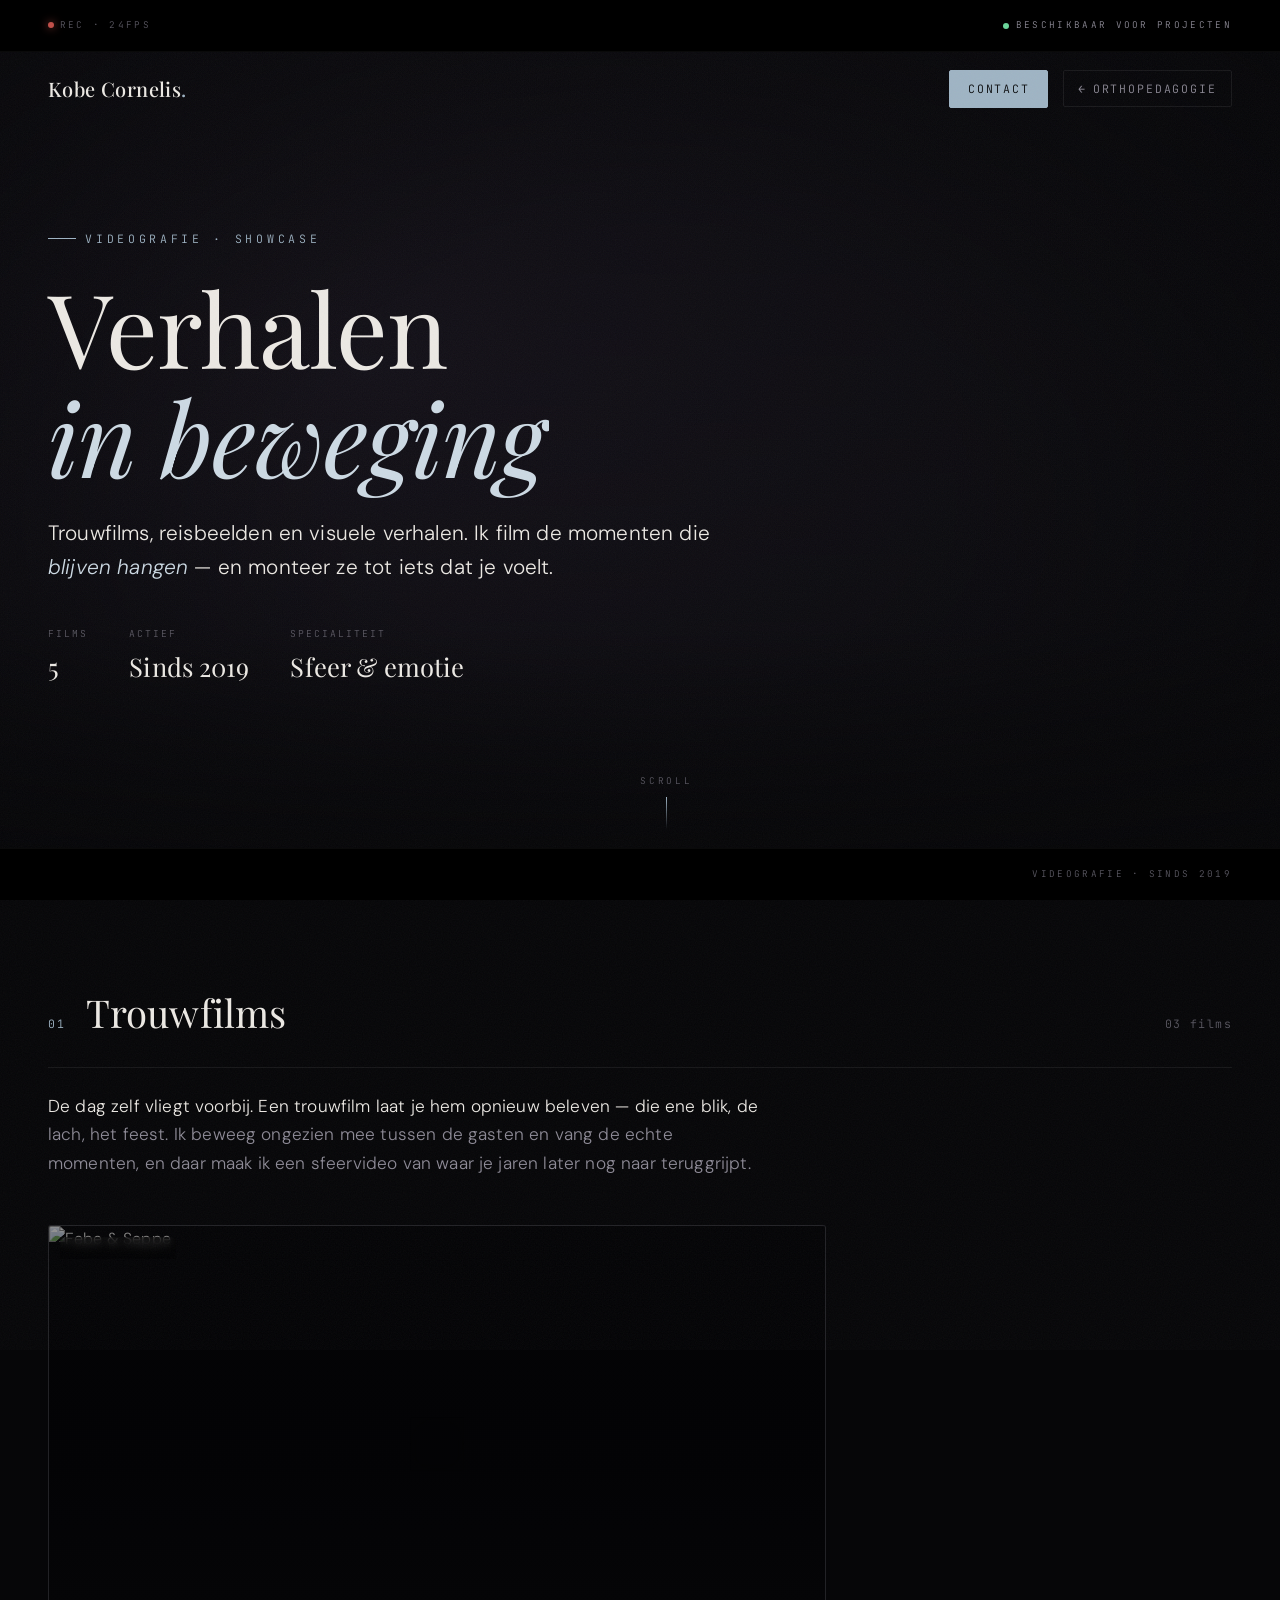
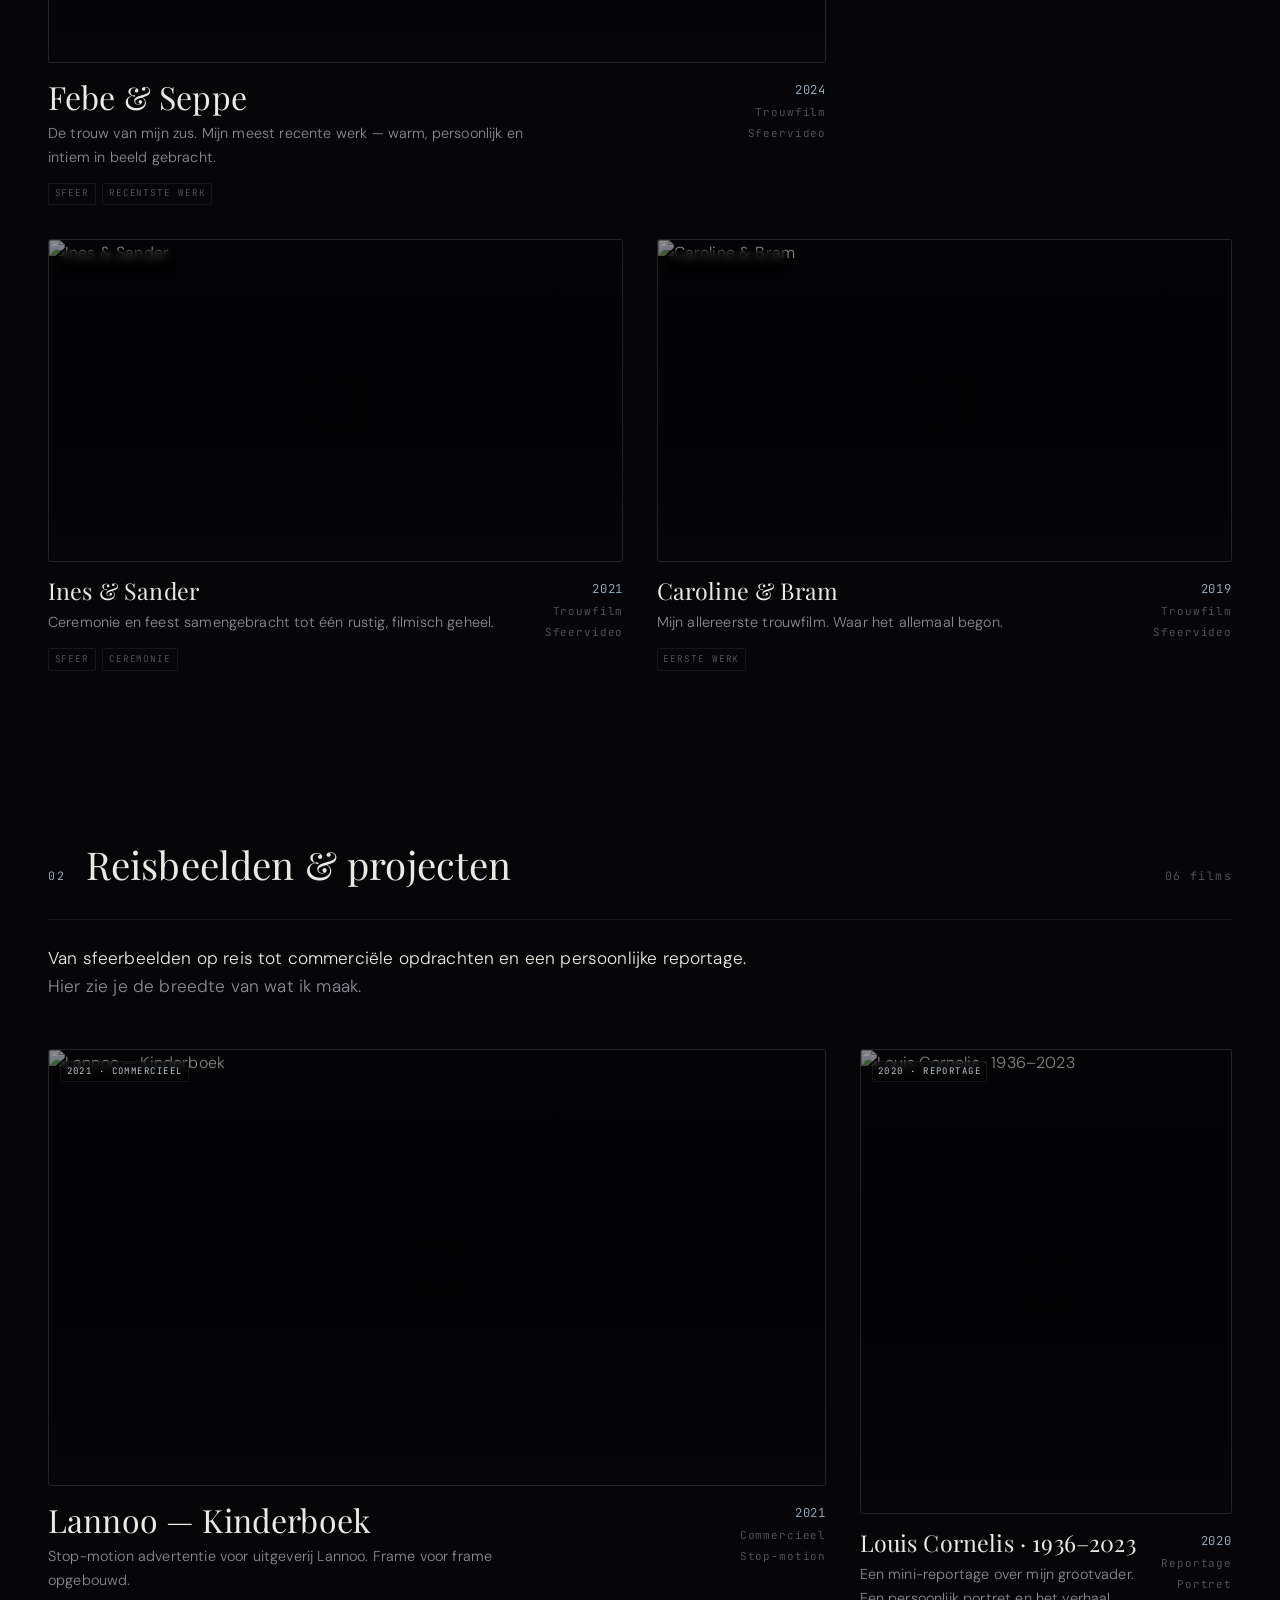
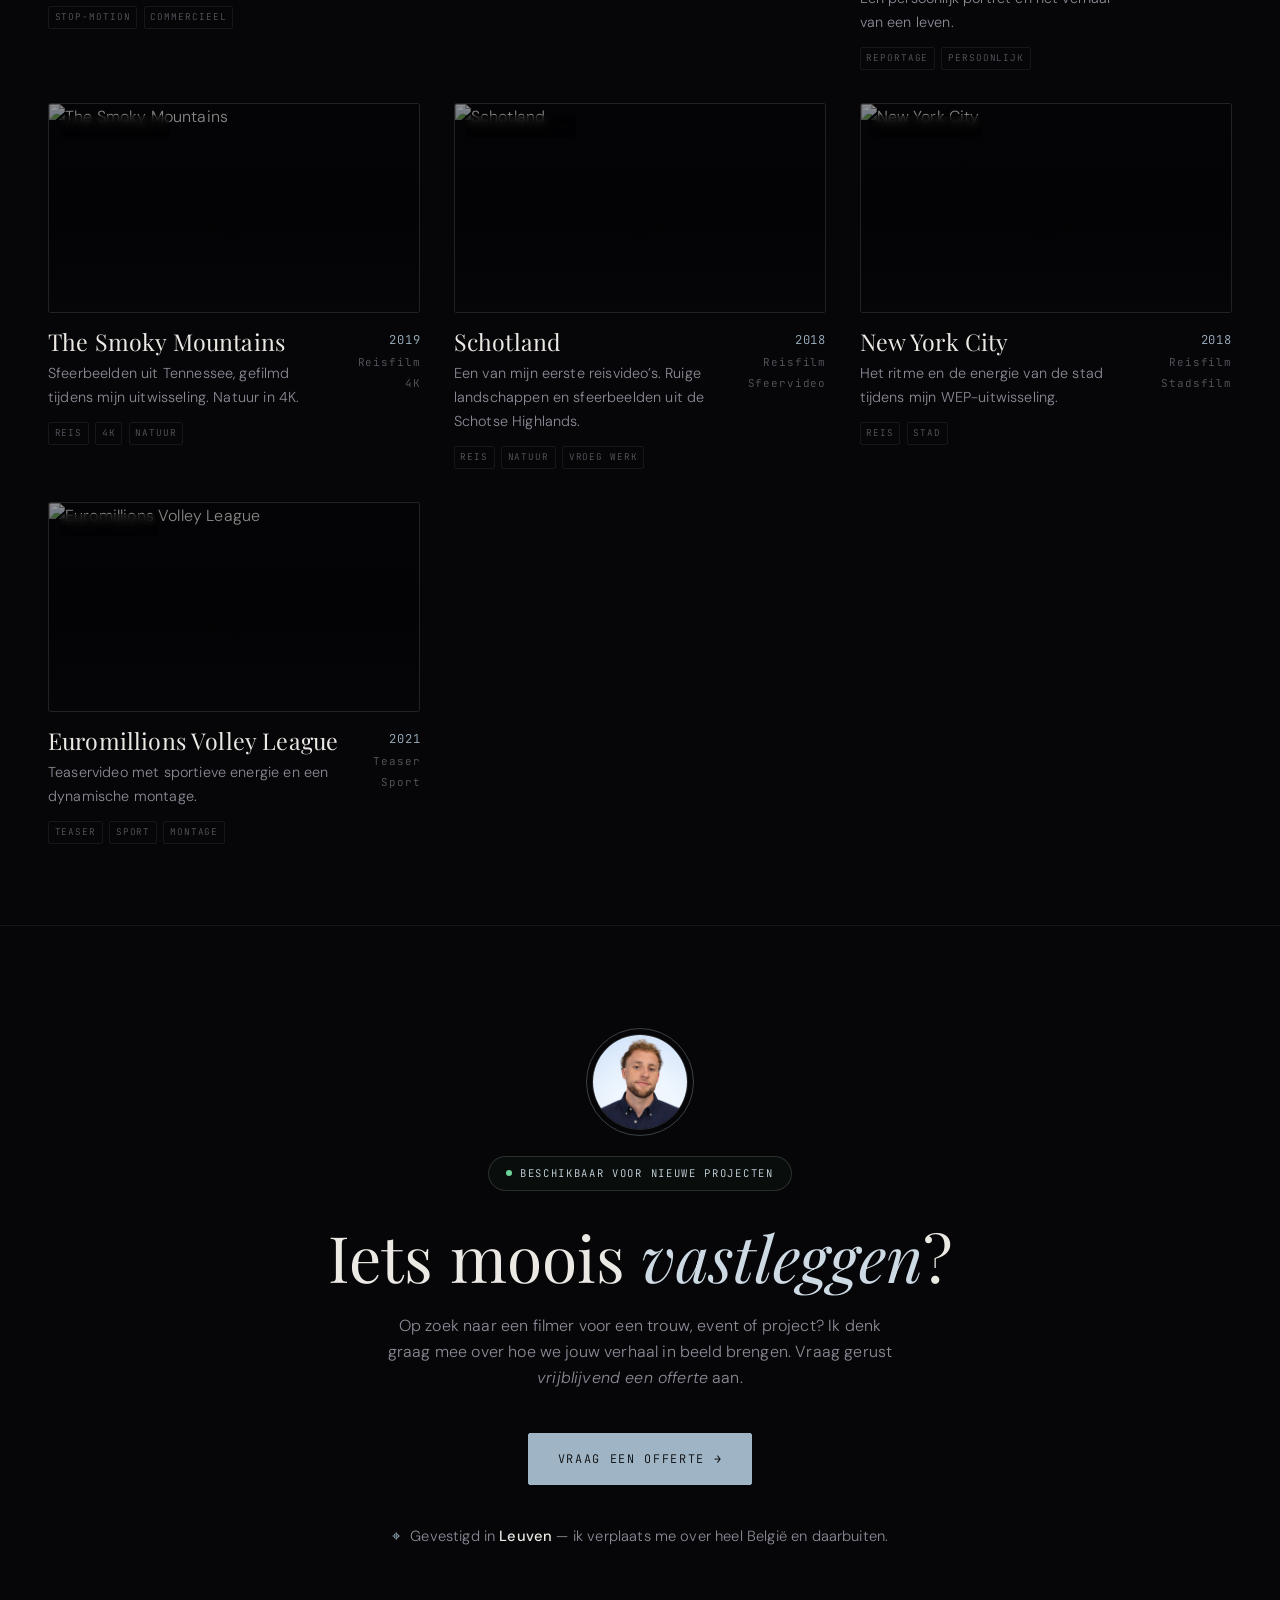
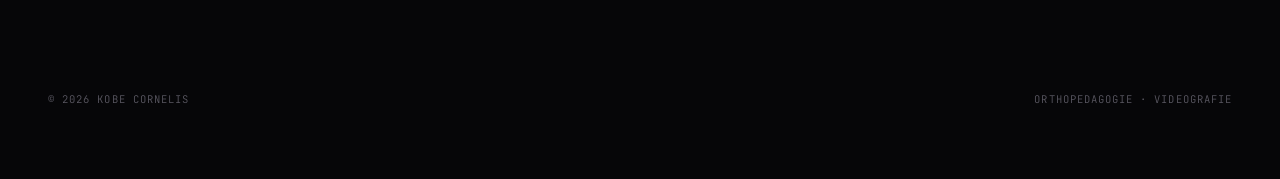
==== video/index.html @ b679b737 "Add videografie portfolio page at /video and link it from the homepage nav Co-Authored-By: Claude Op" ====
<!DOCTYPE html>
<html lang="nl">
<head>
<meta charset="UTF-8">
<meta name="viewport" content="width=device-width, initial-scale=1.0">
<title>Kobe Cornelis — Videografie</title>
<meta name="description" content="Videografie van Kobe Cornelis — trouwfilms, sfeerbeelden en visuele verhalen. Cinematische beelden met oog voor sfeer en emotie.">
<link rel="preconnect" href="https://fonts.googleapis.com">
<link rel="preconnect" href="https://fonts.gstatic.com" crossorigin>
<link href="https://fonts.googleapis.com/css2?family=Playfair+Display:ital,wght@0,400;0,500;0,600;1,400;1,500;1,600&family=DM+Sans:opsz,wght@9..40,300;9..40,400;9..40,500&family=JetBrains+Mono:wght@300;400;500&display=swap" rel="stylesheet">
<style>
  :root {
    --bg: #060608;
    --bg-elevated: #0d0d11;
    --bg-card: #111116;
    --text: #ece9e4;
    --text-muted: #8d8a96;
    --text-dim: #5a5862;
    --accent: #9fb4c4;
    --accent-light: #cddae4;
    --accent-warm: #d4a17a;
    --accent-glow: rgba(159, 180, 196, 0.12);
    --border: rgba(255,255,255,0.07);
    --border-bright: rgba(255,255,255,0.14);
    --font-display: 'Playfair Display', Georgia, serif;
    --font-body: 'DM Sans', sans-serif;
    --font-mono: 'JetBrains Mono', monospace;
    --bar: clamp(26px, 6vh, 52px);
  }

  * { margin: 0; padding: 0; box-sizing: border-box; }
  html { scroll-behavior: smooth; }
  body {
    background: var(--bg);
    color: var(--text);
    font-family: var(--font-body);
    font-weight: 300;
    line-height: 1.65;
    overflow-x: hidden;
    -webkit-font-smoothing: antialiased;
    letter-spacing: 0.01em;
  }
  ::selection { background: var(--accent-glow); color: var(--accent-light); }
  a { color: inherit; text-decoration: none; }
  img { display: block; }

  /* ───────────── FILM GRAIN OVERLAY ───────────── */
  .grain {
    position: fixed;
    inset: -50%;
    width: 200%; height: 200%;
    z-index: 190;
    pointer-events: none;
    opacity: 0.045;
    background-image: url("data:image/svg+xml,%3Csvg xmlns='http://www.w3.org/2000/svg' width='200' height='200'%3E%3Cfilter id='n'%3E%3CfeTurbulence type='fractalNoise' baseFrequency='0.85' numOctaves='3' stitchTiles='stitch'/%3E%3C/filter%3E%3Crect width='100%25' height='100%25' filter='url(%23n)'/%3E%3C/svg%3E");
    animation: grain 0.7s steps(4) infinite;
  }
  @keyframes grain {
    0%,100% { transform: translate(0,0); }
    25% { transform: translate(-3%, 2%); }
    50% { transform: translate(2%, -3%); }
    75% { transform: translate(-2%, -2%); }
  }

  /* ───────────── AMBIENT COLOR DRIFT ───────────── */
  .ambient { position: fixed; inset: 0; z-index: 0; pointer-events: none; overflow: hidden; }
  .ambient .orb { position: absolute; border-radius: 50%; filter: blur(90px); opacity: 0.7; mix-blend-mode: screen; }
  .ambient .o1 { width: 50vw; height: 50vw; background: radial-gradient(circle, rgba(159,180,196,0.22), transparent 70%); top: -10vw; left: -5vw; animation: drift1 26s ease-in-out infinite; }
  .ambient .o2 { width: 46vw; height: 46vw; background: radial-gradient(circle, rgba(212,161,122,0.2), transparent 70%); bottom: -8vw; right: -6vw; animation: drift2 32s ease-in-out infinite; }
  .ambient .o3 { width: 38vw; height: 38vw; background: radial-gradient(circle, rgba(190,150,180,0.15), transparent 70%); top: 40vh; left: 55vw; animation: drift3 38s ease-in-out infinite; }
  @keyframes drift1 { 0%,100% { transform: translate(0,0) scale(1); } 50% { transform: translate(8vw, 10vh) scale(1.15); } }
  @keyframes drift2 { 0%,100% { transform: translate(0,0) scale(1); } 50% { transform: translate(-10vw, -8vh) scale(1.2); } }
  @keyframes drift3 { 0%,100% { transform: translate(0,0) scale(1); } 50% { transform: translate(-6vw, 6vh) scale(0.9); } }

  /* ───────────── CINEMA BARS ───────────── */
  .cine-bar { position: fixed; left: 0; right: 0; height: var(--bar); background: #000; z-index: 200; pointer-events: none; display: flex; align-items: center; }
  .cine-bar.top { top: 0; border-bottom: 1px solid rgba(255,255,255,0.04); justify-content: space-between; }
  .cine-bar.bottom { bottom: 0; border-top: 1px solid rgba(255,255,255,0.04); justify-content: flex-end; }
  .cine-bar .frame-mark { font-family: var(--font-mono); font-size: 0.58rem; letter-spacing: 0.25em; color: var(--text-dim); padding: 0 clamp(1rem, 4vw, 3rem); text-transform: uppercase; }
  .avail-mark { display: flex; align-items: center; color: var(--text-muted) !important; }
  @media (max-width: 620px) { .avail-mark { display: none; } }
  .avail-dot { display: inline-block; width: 6px; height: 6px; border-radius: 50%; background: #6bd49a; margin-right: 0.7em; vertical-align: middle; box-shadow: 0 0 0 0 rgba(107,212,154,0.7); animation: avail-pulse 2.4s ease-out infinite; }
  @keyframes avail-pulse { 0% { box-shadow: 0 0 0 0 rgba(107,212,154,0.6); } 70% { box-shadow: 0 0 0 7px rgba(107,212,154,0); } 100% { box-shadow: 0 0 0 0 rgba(107,212,154,0); } }
  .rec-dot { display: inline-block; width: 6px; height: 6px; border-radius: 50%; background: #c0504a; margin-right: 0.6em; vertical-align: middle; animation: blink 2.4s ease-in-out infinite; box-shadow: 0 0 8px rgba(192,80,74,0.8); }
  @keyframes blink { 0%,100% { opacity: 1; } 50% { opacity: 0.25; } }

  /* ───────────── NAV ───────────── */
  nav { position: fixed; top: var(--bar); left: 0; right: 0; z-index: 150; display: flex; align-items: center; justify-content: space-between; padding: 1.1rem clamp(1.2rem, 4vw, 3rem); transition: background 0.4s ease, backdrop-filter 0.4s ease, padding 0.4s ease; }
  nav.scrolled { background: rgba(6,6,8,0.7); backdrop-filter: blur(14px); -webkit-backdrop-filter: blur(14px); padding-top: 0.8rem; padding-bottom: 0.8rem; }
  .nav-logo { font-family: var(--font-display); font-size: 1.25rem; font-weight: 500; letter-spacing: 0.02em; }
  .nav-logo .dot { color: var(--accent); }
  .nav-actions { display: flex; align-items: center; gap: 0.9rem; }
  .nav-contact { font-family: var(--font-mono); font-size: 0.72rem; letter-spacing: 0.16em; text-transform: uppercase; color: #08090b; background: var(--accent); padding: 0.55rem 1.1rem; border: 1px solid var(--accent); border-radius: 2px; transition: background 0.3s ease, border-color 0.3s ease, transform 0.2s ease; }
  .nav-contact:hover { background: var(--accent-light); border-color: var(--accent-light); transform: translateY(-1px); }
  .nav-back { font-family: var(--font-mono); font-size: 0.72rem; letter-spacing: 0.16em; text-transform: uppercase; color: var(--text-muted); display: flex; align-items: center; gap: 0.5em; padding: 0.5rem 0.9rem; border: 1px solid var(--border); border-radius: 2px; transition: color 0.3s ease, border-color 0.3s ease, background 0.3s ease; }
  .nav-back:hover { color: var(--text); border-color: var(--border-bright); background: rgba(255,255,255,0.03); }
  .nav-back .arr { transition: transform 0.3s ease; }
  .nav-back:hover .arr { transform: translateX(-3px); }

  /* ───────────── HERO with VIDEO ───────────── */
  .hero { position: relative; min-height: 100vh; display: flex; flex-direction: column; justify-content: center; padding: calc(var(--bar) + 6rem) clamp(1.2rem, 4vw, 3rem) calc(var(--bar) + 5rem); overflow: hidden; }
  /* Base layer: always-working Ken Burns still */
  .hero-still { position: absolute; inset: 0; z-index: 0; overflow: hidden; background: radial-gradient(ellipse at 30% 40%, #1a1620 0%, #0e0d12 55%, #060608 100%); }
  .hero-still img { position: absolute; inset: 0; width: 100%; height: 100%; object-fit: cover; filter: grayscale(0.15) brightness(0.78) contrast(1.05) saturate(1.1); transform: scale(1.08); animation: kenburns 22s ease-in-out infinite alternate; }
  @keyframes kenburns { from { transform: scale(1.08) translate(0,0); } to { transform: scale(1.22) translate(-2%, -2%); } }
  /* Video layer: fades in only when it actually plays */
  .hero-video-wrap { position: absolute; inset: 0; z-index: 0; overflow: hidden; opacity: 0; transition: opacity 1.2s ease; }
  .hero-video-wrap.playing { opacity: 1; }
  .hero-video-wrap iframe { position: absolute; top: 50%; left: 50%; width: 100vw; height: 56.25vw; min-height: 100vh; min-width: 177.77vh; transform: translate(-50%, -50%); border: 0; pointer-events: none; }
  .hero-video-overlay { position: absolute; inset: 0; z-index: 1; pointer-events: none; background: linear-gradient(to top, var(--bg) 1%, rgba(6,6,8,0.25) 30%, rgba(6,6,8,0.4) 100%), radial-gradient(ellipse at center, transparent 35%, rgba(6,6,8,0.6) 100%); }
  .hero-content { position: relative; z-index: 2; }
  .hero-eyebrow { font-family: var(--font-mono); font-size: 0.72rem; letter-spacing: 0.32em; text-transform: uppercase; color: var(--accent); margin-bottom: 1.6rem; display: flex; align-items: center; gap: 0.8em; opacity: 0; animation: rise 0.9s ease 0.3s forwards; }
  .hero-eyebrow::before { content:''; width: 28px; height: 1px; background: var(--accent); display:inline-block; }
  .hero h1 { font-family: var(--font-display); font-weight: 400; font-size: clamp(2.6rem, 8vw, 6.4rem); line-height: 1.06; letter-spacing: -0.01em; margin-bottom: 1.6rem; }
  /* mask has vertical padding so italic descenders (g, j) aren't clipped; negative margin cancels the visual offset */
  .hero h1 .word { display: inline-block; overflow: hidden; vertical-align: top; padding: 0.12em 0.04em 0.18em; margin: -0.12em -0.04em -0.18em; }
  .hero h1 .word > span { display: inline-block; transform: translateY(110%); animation: wordUp 0.95s cubic-bezier(0.16,1,0.3,1) forwards; }
  .hero h1 .l2 { display: block; font-style: italic; color: var(--accent-light); }
  @keyframes wordUp { to { transform: translateY(0); } }
  .hero-lead { max-width: 50ch; font-size: clamp(1.05rem, 2.2vw, 1.3rem); color: var(--text); font-weight: 300; opacity: 0; animation: rise 1s ease 1.1s forwards; }
  .hero-lead .hl { color: var(--accent-light); font-style: italic; }
  .hero-meta { display: flex; flex-wrap: wrap; gap: 1.2rem 2.6rem; margin-top: 2.6rem; opacity: 0; animation: rise 1s ease 1.3s forwards; }
  .hero-meta .item { display: flex; flex-direction: column; gap: 0.2rem; }
  .hero-meta .k { font-family: var(--font-mono); font-size: 0.6rem; letter-spacing: 0.2em; text-transform: uppercase; color: var(--text-dim); }
  .hero-meta .v { font-family: var(--font-display); font-size: 1.6rem; color: var(--text); }
  .hero-meta .v .count { font-variant-numeric: tabular-nums; }
  .scroll-hint { position: absolute; bottom: calc(var(--bar) + 1.2rem); left: 50%; transform: translateX(-50%); font-family: var(--font-mono); font-size: 0.58rem; letter-spacing: 0.3em; text-transform: uppercase; color: var(--text-dim); display: flex; flex-direction: column; align-items: center; gap: 0.5rem; z-index: 3; opacity: 0; animation: rise 1s ease 1.6s forwards; }
  .scroll-hint .line { width: 1px; height: 32px; background: linear-gradient(var(--accent), transparent); animation: pulse-line 2.2s ease-in-out infinite; }
  @keyframes pulse-line { 0%,100% { opacity: 0.3; transform: scaleY(0.6); } 50% { opacity: 1; transform: scaleY(1); } }
  @keyframes rise { from { opacity: 0; transform: translateY(22px); } to { opacity: 1; transform: translateY(0); } }

  /* ───────────── SECTION ───────────── */
  .section { position: relative; z-index: 2; padding: clamp(4rem, 9vh, 7.5rem) clamp(1.2rem, 4vw, 3rem); }
  .section-head { display: flex; align-items: baseline; gap: 1.2rem; margin-bottom: 3.5rem; border-bottom: 1px solid var(--border); padding-bottom: 1.4rem; }
  .section-num { font-family: var(--font-mono); font-size: 0.72rem; letter-spacing: 0.2em; color: var(--accent); }
  .section-title { font-family: var(--font-display); font-weight: 400; font-size: clamp(1.6rem, 4vw, 2.4rem); }
  .section-count { margin-left: auto; font-family: var(--font-mono); font-size: 0.72rem; color: var(--text-dim); letter-spacing: 0.12em; }
  .segment-intro { max-width: 60ch; color: var(--text-muted); font-size: clamp(0.95rem, 1.6vw, 1.08rem); font-weight: 300; margin: -2rem 0 3rem; }
  .segment-intro::first-line { color: var(--text); }

  /* ───────────── FILM GRID ───────────── */
  .film-grid { display: grid; grid-template-columns: repeat(12, 1fr); gap: clamp(1.4rem, 2.6vw, 2.4rem); align-items: start; }
  .film { position: relative; opacity: 0; transform: translateY(34px); transition: opacity 0.9s ease, transform 0.9s ease; }
  .film.in { opacity: 1; transform: translateY(0); }
  .film.feature { grid-column: span 8; }
  .film.feature-r { grid-column: span 4; }
  .film.half { grid-column: span 6; }
  .film.third { grid-column: span 4; }

  .film-frame { position: relative; width: 100%; aspect-ratio: 16 / 9; background: var(--bg-card); border: 1px solid var(--border); overflow: hidden; cursor: pointer; border-radius: 3px; }
  .film.feature-r .film-frame { aspect-ratio: 4 / 5; }
  .film-frame::after { content: ''; position: absolute; inset: 0; border: 1px solid var(--accent); border-radius: 3px; opacity: 0; transition: opacity 0.4s ease; pointer-events: none; z-index: 4; }
  .film:hover .film-frame::after { opacity: 0.6; }
  .film-thumb { position: absolute; inset: 0; width: 100%; height: 100%; object-fit: cover; filter: grayscale(0.4) brightness(0.78) contrast(1.06); transition: transform 1.1s cubic-bezier(0.2,0.7,0.2,1), filter 0.7s ease; background: var(--bg-elevated); }
  .film:hover .film-thumb { transform: scale(1.06); filter: grayscale(0) brightness(0.96) contrast(1.02); }
  .film-frame .grad { position: absolute; inset: 0; background: linear-gradient(to top, rgba(6,6,8,0.9) 0%, rgba(6,6,8,0.05) 45%, rgba(6,6,8,0.3) 100%); z-index: 2; pointer-events: none; }
  .film-frame .sweep { position: absolute; inset: 0; z-index: 3; pointer-events: none; background: linear-gradient(105deg, transparent 40%, rgba(205,218,228,0.08) 50%, transparent 60%); transform: translateX(-100%); transition: transform 0s; }
  .film:hover .film-frame .sweep { transform: translateX(100%); transition: transform 0.9s ease; }
  .film-corner { position: absolute; top: 0.7rem; left: 0.7rem; font-family: var(--font-mono); font-size: 0.56rem; letter-spacing: 0.16em; color: var(--accent-light); z-index: 3; text-transform: uppercase; background: rgba(0,0,0,0.4); padding: 0.25em 0.6em; border: 1px solid var(--border); backdrop-filter: blur(4px); border-radius: 2px; }
  .play-btn { position: absolute; top: 50%; left: 50%; transform: translate(-50%, -50%) scale(0.9); width: 58px; height: 58px; border-radius: 50%; border: 1px solid var(--border-bright); background: rgba(6,6,8,0.35); backdrop-filter: blur(6px); display: flex; align-items: center; justify-content: center; z-index: 3; transition: transform 0.4s cubic-bezier(0.2,0.7,0.2,1), background 0.4s ease, border-color 0.4s ease; }
  .play-btn::before { content:''; position:absolute; inset:-1px; border-radius:50%; border:1px solid var(--accent); opacity:0; transform:scale(1); transition: opacity 0.5s ease, transform 0.5s ease; }
  .play-btn svg { width: 18px; height: 18px; margin-left: 3px; fill: var(--text); transition: fill 0.4s ease; }
  .film:hover .play-btn { transform: translate(-50%, -50%) scale(1); background: rgba(159,180,196,0.2); border-color: var(--accent); }
  .film:hover .play-btn::before { opacity: 0.5; transform: scale(1.35); }
  .film:hover .play-btn svg { fill: var(--accent-light); }

  .film-info { display: flex; align-items: flex-start; justify-content: space-between; gap: 1.5rem; padding-top: 1rem; }
  .film-info .left { flex: 1; min-width: 0; }
  .film-title { font-family: var(--font-display); font-weight: 400; font-size: clamp(1.1rem, 2.2vw, 1.45rem); line-height: 1.15; margin-bottom: 0.4rem; }
  .film.feature .film-title { font-size: clamp(1.4rem, 3vw, 2rem); }
  .film-desc { color: var(--text-muted); font-size: 0.9rem; max-width: 52ch; font-weight: 300; }
  .film-tags { display: flex; flex-wrap: wrap; gap: 0.4rem; margin-top: 0.8rem; }
  .film-tag { font-family: var(--font-mono); font-size: 0.58rem; letter-spacing: 0.1em; text-transform: uppercase; color: var(--text-dim); border: 1px solid var(--border); padding: 0.3em 0.6em; border-radius: 2px; transition: color 0.3s ease, border-color 0.3s ease; }
  .film:hover .film-tag { color: var(--text-muted); border-color: var(--border-bright); }
  .film-meta-right { text-align: right; flex-shrink: 0; font-family: var(--font-mono); font-size: 0.68rem; color: var(--text-dim); letter-spacing: 0.08em; line-height: 1.9; }
  .film-meta-right .yr { color: var(--accent); font-size: 0.76rem; }

  /* ───────────── LIGHTBOX ───────────── */
  .lightbox { position: fixed; inset: 0; z-index: 300; background: rgba(3,3,5,0.95); backdrop-filter: blur(10px); display: flex; align-items: center; justify-content: center; padding: clamp(1rem, 5vw, 4rem); opacity: 0; pointer-events: none; transition: opacity 0.4s ease; }
  .lightbox.open { opacity: 1; pointer-events: auto; }
  .lightbox-inner { width: 100%; max-width: 1100px; transform: scale(0.96); transition: transform 0.45s cubic-bezier(0.16,1,0.3,1); }
  .lightbox.open .lightbox-inner { transform: scale(1); }
  .lightbox-frame { position: relative; width: 100%; aspect-ratio: 16 / 9; background: #000; border: 1px solid var(--border-bright); border-radius: 3px; overflow: hidden; }
  .lightbox-frame iframe { position: absolute; inset: 0; width: 100%; height: 100%; border: 0; }
  .lightbox-cap { display: flex; justify-content: space-between; align-items: baseline; gap: 1rem; margin-top: 1.2rem; flex-wrap: wrap; }
  .lightbox-cap .t { font-family: var(--font-display); font-size: 1.3rem; }
  .lightbox-cap .m { font-family: var(--font-mono); font-size: 0.72rem; color: var(--text-dim); letter-spacing: 0.1em; }
  .lightbox-close { position: absolute; top: clamp(1rem, 4vw, 2.4rem); right: clamp(1rem, 4vw, 2.4rem); width: 44px; height: 44px; border: 1px solid var(--border-bright); background: rgba(6,6,8,0.5); color: var(--text); font-size: 1.2rem; cursor: pointer; border-radius: 2px; transition: background 0.3s ease, color 0.3s ease; z-index: 310; }
  .lightbox-close:hover { background: rgba(159,180,196,0.2); color: var(--accent-light); }

  /* ───────────── OUTRO ───────────── */
  .outro { position: relative; z-index: 2; padding: clamp(5rem, 12vh, 9rem) clamp(1.2rem, 4vw, 3rem) calc(var(--bar) + 4rem); text-align: center; border-top: 1px solid var(--border); }
  .outro-avatar { position: relative; width: 96px; height: 96px; margin: 0 auto 1.6rem; }
  .outro-avatar img { width: 96px; height: 96px; border-radius: 50%; object-fit: cover; border: 1px solid var(--border-bright); }
  .outro-avatar::before { content: ''; position: absolute; inset: -6px; border-radius: 50%; border: 1px solid var(--accent); opacity: 0.35; animation: avatar-ring 3.2s ease-in-out infinite; }
  @keyframes avatar-ring { 0%,100% { transform: scale(1); opacity: 0.35; } 50% { transform: scale(1.06); opacity: 0.12; } }
  .avail-badge { display: inline-flex; align-items: center; font-family: var(--font-mono); font-size: 0.66rem; letter-spacing: 0.16em; text-transform: uppercase; color: var(--accent-light); border: 1px solid var(--border-bright); border-radius: 100px; padding: 0.5rem 1.1rem; margin-bottom: 2rem; background: rgba(107,212,154,0.04); }
  .outro-location { margin-top: 2.4rem; font-size: 0.92rem; color: var(--text-muted); font-weight: 300; }
  .outro-location strong { color: var(--text); font-weight: 500; }
  .outro-location .loc-pin { color: var(--accent); margin-right: 0.4em; font-size: 1.05em; }
  .outro-eyebrow { font-family: var(--font-mono); font-size: 0.7rem; letter-spacing: 0.3em; text-transform: uppercase; color: var(--accent); margin-bottom: 1.5rem; }
  .outro h2 { font-family: var(--font-display); font-weight: 400; font-size: clamp(2rem, 6vw, 4rem); line-height: 1.05; margin-bottom: 1.4rem; }
  .outro h2 em { color: var(--accent-light); }
  .outro p { color: var(--text-muted); max-width: 48ch; margin: 0 auto 2.6rem; }
  .outro-actions { display: flex; gap: 1rem; justify-content: center; flex-wrap: wrap; }
  .btn { font-family: var(--font-mono); font-size: 0.74rem; letter-spacing: 0.14em; text-transform: uppercase; padding: 0.95rem 1.8rem; border: 1px solid var(--border-bright); border-radius: 2px; transition: background 0.3s ease, color 0.3s ease, border-color 0.3s ease, transform 0.2s ease; display: inline-flex; align-items: center; gap: 0.6em; }
  .btn.primary { background: var(--accent); color: #08090b; border-color: var(--accent); }
  .btn.primary:hover { background: var(--accent-light); border-color: var(--accent-light); }

  footer { position: relative; z-index: 2; padding: 1.6rem clamp(1.2rem, 4vw, 3rem) calc(var(--bar) + 1.2rem); font-family: var(--font-mono); font-size: 0.66rem; letter-spacing: 0.1em; color: var(--text-dim); display: flex; justify-content: space-between; flex-wrap: wrap; gap: 0.6rem; text-transform: uppercase; }
  footer a:hover { color: var(--accent); }

  /* ───────────── RESPONSIVE ───────────── */
  @media (max-width: 860px) {
    .film.feature, .film.feature-r, .film.half, .film.third { grid-column: span 12; }
    .film.feature-r .film-frame { aspect-ratio: 16 / 9; }
    .hero { justify-content: center; }
    .hero-meta { gap: 1rem 1.8rem; }
    .film-info { flex-direction: column; gap: 0.6rem; }
    .film-meta-right { text-align: left; }
  }
  @media (prefers-reduced-motion: reduce) {
    *, *::before, *::after { animation-duration: 0.01ms !important; transition-duration: 0.01ms !important; animation-iteration-count: 1 !important; }
    .film { opacity: 1; transform: none; }
    .hero h1 .word > span { transform: none; }
    .hero-eyebrow, .hero-lead, .hero-meta, .scroll-hint { opacity: 1 !important; }
    .grain, .ambient { display: none; }
  }
</style>
</head>
<body>

<div class="grain"></div>
<div class="ambient"><div class="orb o1"></div><div class="orb o2"></div><div class="orb o3"></div></div>

<div class="cine-bar top">
  <span class="frame-mark"><span class="rec-dot"></span>REC · 24FPS</span>
  <span class="frame-mark avail-mark"><span class="avail-dot"></span>BESCHIKBAAR VOOR PROJECTEN</span>
</div>
<div class="cine-bar bottom"><span class="frame-mark">VIDEOGRAFIE · SINDS 2019</span></div>

<nav id="navbar">
  <a href="#top" class="nav-logo">Kobe Cornelis<span class="dot">.</span></a>
  <div class="nav-actions">
    <a href="#contact" class="nav-contact">Contact</a>
    <a href="../" class="nav-back"><span class="arr">←</span> Orthopedagogie</a>
  </div>
</nav>

<header class="hero" id="top">
  <div class="hero-still">
    <img src="https://i.ytimg.com/vi/1aSgwH5nDEA/maxresdefault.jpg" alt=""
         onerror="if(!this.dataset.fb){this.dataset.fb=1;this.src='https://i.ytimg.com/vi/1aSgwH5nDEA/hqdefault.jpg';}">
  </div>
  <div class="hero-video-wrap" id="heroVidWrap">
    <iframe id="heroVid"
      src="https://www.youtube-nocookie.com/embed/1aSgwH5nDEA?autoplay=1&mute=1&controls=0&loop=1&playlist=1aSgwH5nDEA&playsinline=1&showinfo=0&rel=0&modestbranding=1&disablekb=1&start=5&enablejsapi=1"
      referrerpolicy="strict-origin-when-cross-origin"
      allow="autoplay; encrypted-media" tabindex="-1" aria-hidden="true"></iframe>
  </div>
  <div class="hero-video-overlay"></div>
  <div class="hero-content">
    <div class="hero-eyebrow">Videografie · Showcase</div>
    <h1 id="heroTitle">
      <span class="word"><span style="animation-delay:0.4s">Verhalen</span></span>
      <span class="l2">
        <span class="word"><span style="animation-delay:0.55s">in&nbsp;</span></span><span class="word"><span style="animation-delay:0.62s">beweging</span></span>
      </span>
    </h1>
    <p class="hero-lead">Trouwfilms, reisbeelden en visuele verhalen. Ik film de momenten die <span class="hl">blijven hangen</span> — en monteer ze tot iets dat je voelt.</p>
    <div class="hero-meta">
      <div class="item"><span class="k">Films</span><span class="v"><span class="count" data-target="8">0</span></span></div>
      <div class="item"><span class="k">Actief</span><span class="v">Sinds 2019</span></div>
      <div class="item"><span class="k">Specialiteit</span><span class="v">Sfeer & emotie</span></div>
    </div>
  </div>
  <div class="scroll-hint"><span>Scroll</span><span class="line"></span></div>
</header>

<section class="section" id="work">
  <div class="section-head">
    <span class="section-num">01</span>
    <h2 class="section-title">Trouwfilms</h2>
    <span class="section-count">03 films</span>
  </div>
  <p class="segment-intro">De dag zelf vliegt voorbij. Een trouwfilm laat je hem opnieuw beleven — die ene blik, de lach, het feest. Ik beweeg ongezien mee tussen de gasten en vang de echte momenten, en daar maak ik een sfeervideo van waar je jaren later nog naar teruggrijpt.</p>
  <div class="film-grid" id="gridWedding"></div>
</section>

<section class="section" id="work2">
  <div class="section-head">
    <span class="section-num">02</span>
    <h2 class="section-title">Reisbeelden &amp; projecten</h2>
    <span class="section-count">06 films</span>
  </div>
  <p class="segment-intro">Van sfeerbeelden op reis tot commerciële opdrachten en een persoonlijke reportage. Hier zie je de breedte van wat ik maak.</p>
  <div class="film-grid" id="gridOther"></div>
</section>

<section class="outro" id="contact">
  <div class="outro-avatar">
    <img src="[data-uri]" alt="Kobe Cornelis" width="96" height="96">
  </div>
  <div class="avail-badge"><span class="avail-dot"></span>Beschikbaar voor nieuwe projecten</div>
  <h2>Iets moois <em>vastleggen</em>?</h2>
  <p>Op zoek naar een filmer voor een trouw, event of project? Ik denk graag mee over hoe we jouw verhaal in beeld brengen. Vraag gerust <em>vrijblijvend een offerte</em> aan.</p>
  <div class="outro-actions">
    <a href="mailto:kobe.cornelis@student.ucll.be?subject=Offerteaanvraag%20videografie" class="btn primary">Vraag een offerte →</a>
  </div>
  <div class="outro-location">
    <span class="loc-pin">⌖</span> Gevestigd in <strong>Leuven</strong> — ik verplaats me over heel België en daarbuiten.
  </div>
</section>

<footer>
  <span>© 2026 Kobe Cornelis</span>
  <span><a href="../">Orthopedagogie</a> · Videografie</span>
</footer>

<div class="lightbox" id="lightbox">
  <button class="lightbox-close" id="lbClose" aria-label="Sluiten">✕</button>
  <div class="lightbox-inner">
    <div class="lightbox-frame">
      <iframe id="lbFrame" allow="accelerometer; autoplay; clipboard-write; encrypted-media; gyroscope; picture-in-picture" allowfullscreen></iframe>
    </div>
    <div class="lightbox-cap">
      <span class="t" id="lbTitle"></span>
      <span class="m" id="lbMeta"></span>
    </div>
  </div>
</div>

<script>
const FILMS = [
  // ── TROUWFILMS ──
  { id: '1aSgwH5nDEA', cat: 'wedding', title: 'Febe & Seppe', desc: 'De trouw van mijn zus. Mijn meest recente werk — warm, persoonlijk en intiem in beeld gebracht.', year: '2024', format: 'Trouwfilm', runtime: 'Sfeervideo', tags: ['Sfeer','Recentste werk'], size: 'feature' },
  { id: '4OBGTtQVUYo', cat: 'wedding', title: 'Ines & Sander', desc: 'Ceremonie en feest samengebracht tot één rustig, filmisch geheel.', year: '2021', format: 'Trouwfilm', runtime: 'Sfeervideo', tags: ['Sfeer','Ceremonie'], size: 'half' },
  { id: 'Q8kLe0-2gnc', cat: 'wedding', title: 'Caroline & Bram', desc: 'Mijn allereerste trouwfilm. Waar het allemaal begon.', year: '2019', format: 'Trouwfilm', runtime: 'Sfeervideo', tags: ['Eerste werk'], size: 'half' },
  // ── REISBEELDEN & PROJECTEN ──
  { id: 'LOpTFsjrGvw', cat: 'other', title: 'Lannoo — Kinderboek', desc: 'Stop-motion advertentie voor uitgeverij Lannoo. Frame voor frame opgebouwd.', year: '2021', format: 'Commercieel', runtime: 'Stop-motion', tags: ['Stop-motion','Commercieel'], size: 'feature' },
  { id: 's_slyU9heV4', cat: 'other', title: "Louis Cornelis · 1936–2023", desc: 'Een mini-reportage over mijn grootvader. Een persoonlijk portret en het verhaal van een leven.', year: '2020', format: 'Reportage', runtime: 'Portret', tags: ['Reportage','Persoonlijk'], size: 'feature-r' },
  { id: 'PwpixmMHLhE', cat: 'other', title: 'The Smoky Mountains', desc: 'Sfeerbeelden uit Tennessee, gefilmd tijdens mijn uitwisseling. Natuur in 4K.', year: '2019', format: 'Reisfilm', runtime: '4K', tags: ['Reis','4K','Natuur'], size: 'third' },
  { id: 'Aky2uWTmonw', cat: 'other', title: 'Schotland', desc: 'Een van mijn eerste reisvideo’s. Ruige landschappen en sfeerbeelden uit de Schotse Highlands.', year: '2018', format: 'Reisfilm', runtime: 'Sfeervideo', tags: ['Reis','Natuur','Vroeg werk'], size: 'third' },
  { id: 'WDYyBPZgw1M', cat: 'other', title: 'New York City', desc: 'Het ritme en de energie van de stad tijdens mijn WEP-uitwisseling.', year: '2018', format: 'Reisfilm', runtime: 'Stadsfilm', tags: ['Reis','Stad'], size: 'third' },
  { id: 'ZKUQl-iN1tE', cat: 'other', title: 'Euromillions Volley League', desc: 'Teaservideo met sportieve energie en een dynamische montage.', year: '2021', format: 'Teaser', runtime: 'Sport', tags: ['Teaser','Sport','Montage'], size: 'third' }
];

const gridWedding = document.getElementById('gridWedding');
const gridOther = document.getElementById('gridOther');
function renderFilm(f, i) {
  const el = document.createElement('article');
  el.className = `film ${f.size}`;
  el.style.transitionDelay = `${(i % 3) * 0.08}s`;
  el.innerHTML = `
    <div class="film-frame" data-id="${f.id}" data-title="${f.title}" data-meta="${f.year} · ${f.format} · ${f.runtime}" role="button" tabindex="0" aria-label="Speel ${f.title} af">
      <img class="film-thumb" loading="lazy" src="https://i.ytimg.com/vi/${f.id}/maxresdefault.jpg" alt="${f.title}"
           onerror="if(!this.dataset.fb){this.dataset.fb=1;this.src='https://i.ytimg.com/vi/${f.id}/hqdefault.jpg';}">
      <div class="grad"></div>
      <div class="sweep"></div>
      <span class="film-corner">${f.year} · ${f.format}</span>
      <span class="play-btn"><svg viewBox="0 0 24 24"><path d="M8 5v14l11-7z"/></svg></span>
    </div>
    <div class="film-info">
      <div class="left">
        <h3 class="film-title">${f.title}</h3>
        <p class="film-desc">${f.desc}</p>
        <div class="film-tags">${f.tags.map(t => `<span class="film-tag">${t}</span>`).join('')}</div>
      </div>
      <div class="film-meta-right">
        <div class="yr">${f.year}</div><div>${f.format}</div><div>${f.runtime}</div>
      </div>
    </div>`;
  return el;
}
FILMS.filter(f => f.cat === 'wedding').forEach((f, i) => gridWedding.appendChild(renderFilm(f, i)));
FILMS.filter(f => f.cat === 'other').forEach((f, i) => gridOther.appendChild(renderFilm(f, i)));

const lb = document.getElementById('lightbox');
const lbFrame = document.getElementById('lbFrame');
const lbTitle = document.getElementById('lbTitle');
const lbMeta = document.getElementById('lbMeta');
const lbClose = document.getElementById('lbClose');
function openLB(id, title, meta) {
  lbFrame.src = `https://www.youtube-nocookie.com/embed/${id}?autoplay=1&rel=0`;
  lbTitle.textContent = title; lbMeta.textContent = meta;
  lb.classList.add('open'); document.body.style.overflow = 'hidden';
}
function closeLB() { lb.classList.remove('open'); lbFrame.src = ''; document.body.style.overflow = ''; }
document.querySelectorAll('.film-frame').forEach(fr => {
  const fire = () => openLB(fr.dataset.id, fr.dataset.title, fr.dataset.meta);
  fr.addEventListener('click', fire);
  fr.addEventListener('keydown', e => { if (e.key === 'Enter' || e.key === ' ') { e.preventDefault(); fire(); } });
});
lbClose.addEventListener('click', closeLB);
lb.addEventListener('click', e => { if (e.target === lb) closeLB(); });
document.addEventListener('keydown', e => { if (e.key === 'Escape' && lb.classList.contains('open')) closeLB(); });

const io = new IntersectionObserver((entries) => {
  entries.forEach(en => { if (en.isIntersecting) { en.target.classList.add('in'); io.unobserve(en.target); } });
}, { threshold: 0.12 });
document.querySelectorAll('.film').forEach(f => io.observe(f));

const countEl = document.querySelector('.count');
if (countEl) {
  const target = +countEl.dataset.target;
  const cio = new IntersectionObserver((entries) => {
    entries.forEach(en => {
      if (en.isIntersecting) {
        let n = 0;
        const tick = () => { n++; countEl.textContent = n; if (n < target) setTimeout(tick, 90); };
        setTimeout(tick, 1400);
        cio.unobserve(en.target);
      }
    });
  });
  cio.observe(countEl);
}

const nav = document.getElementById('navbar');
window.addEventListener('scroll', () => { nav.classList.toggle('scrolled', window.scrollY > 40); }, { passive: true });

// ─── Hero background video: fade in only on confirmed playback ───
// The Ken Burns still stays visible underneath, so if the video errors,
// is blocked (mobile data-saver), or never plays, the hero still looks intentional.
(function() {
  const wrap = document.getElementById('heroVidWrap');
  if (!wrap || window.matchMedia('(prefers-reduced-motion: reduce)').matches) return;
  const tag = document.createElement('script');
  tag.src = 'https://www.youtube.com/iframe_api';
  document.head.appendChild(tag);
  window.onYouTubeIframeAPIReady = function() {
    try {
      const player = new YT.Player('heroVid', {
        events: {
          onStateChange: (e) => { if (e.data === YT.PlayerState.PLAYING) wrap.classList.add('playing'); },
          onError: () => { wrap.classList.remove('playing'); }  // keep the still
        }
      });
    } catch (err) { /* still layer remains */ }
  };
})();
</script>
</body>
</html>
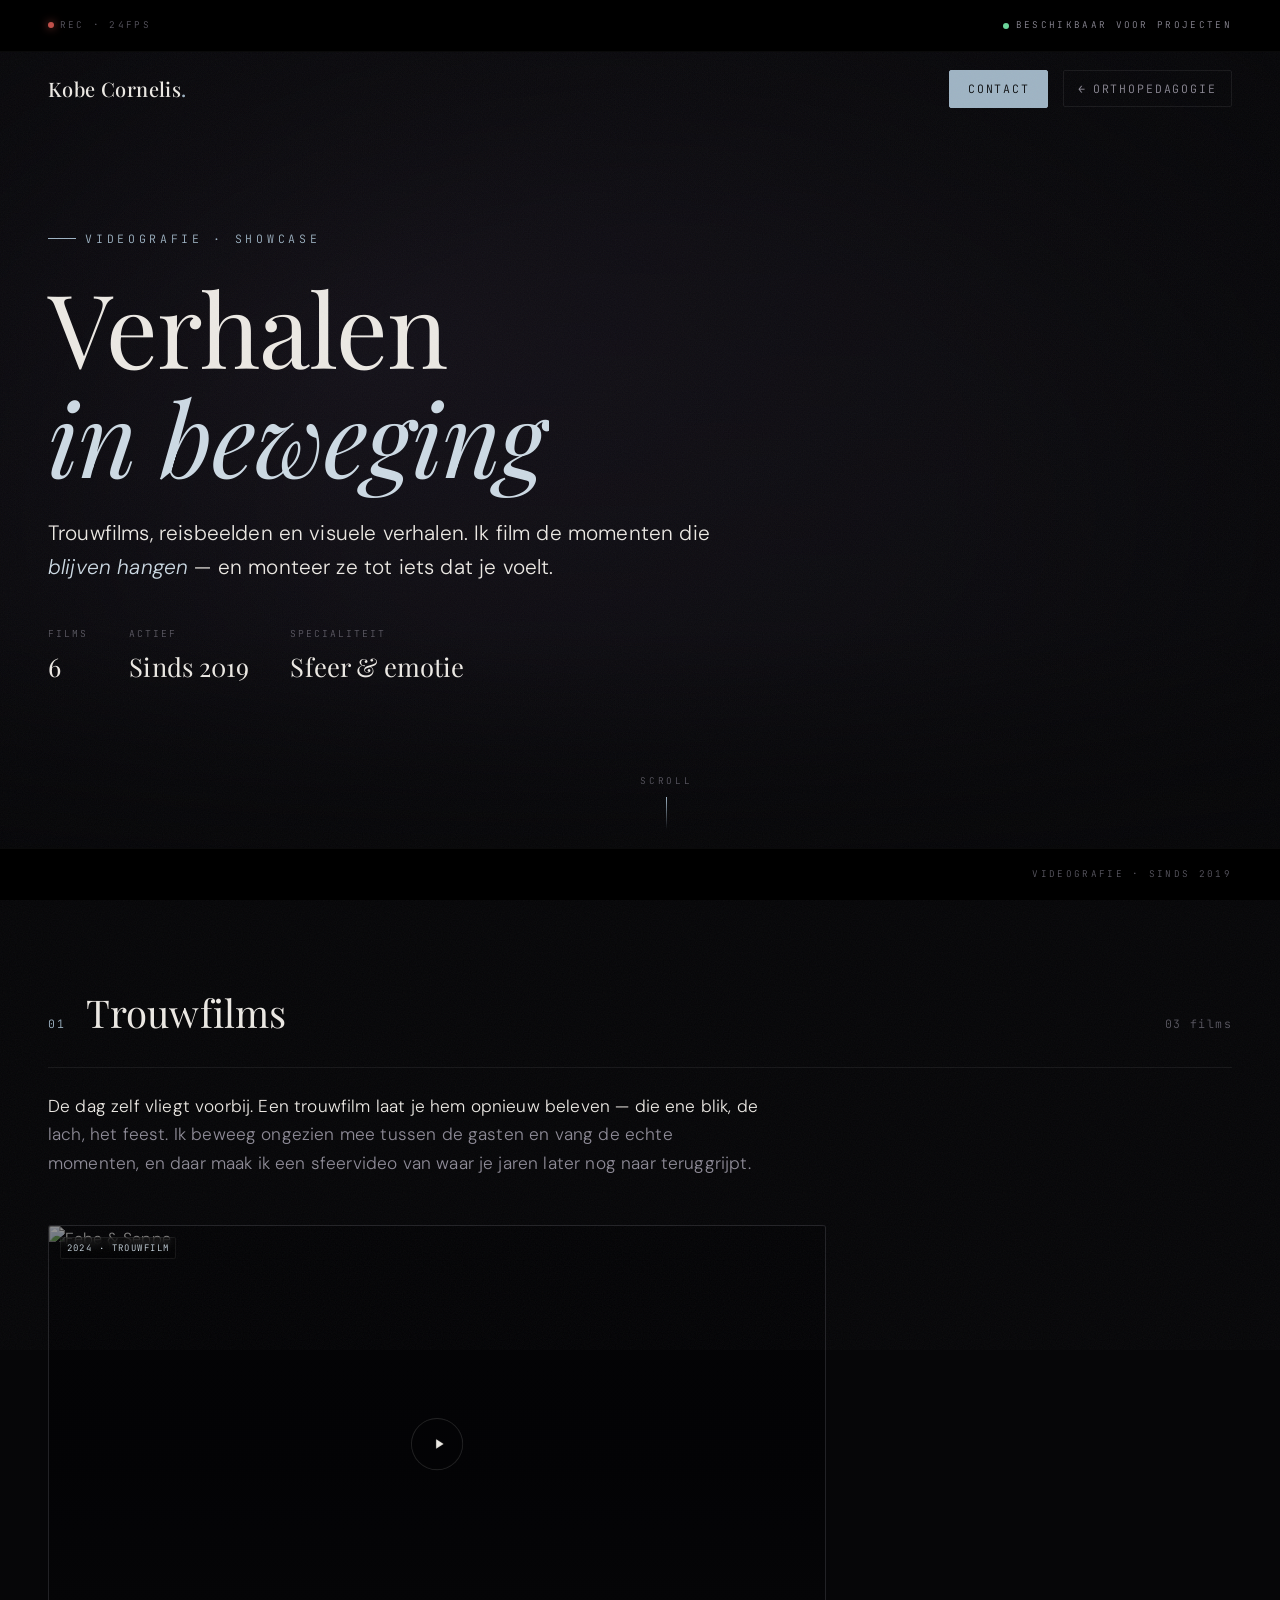
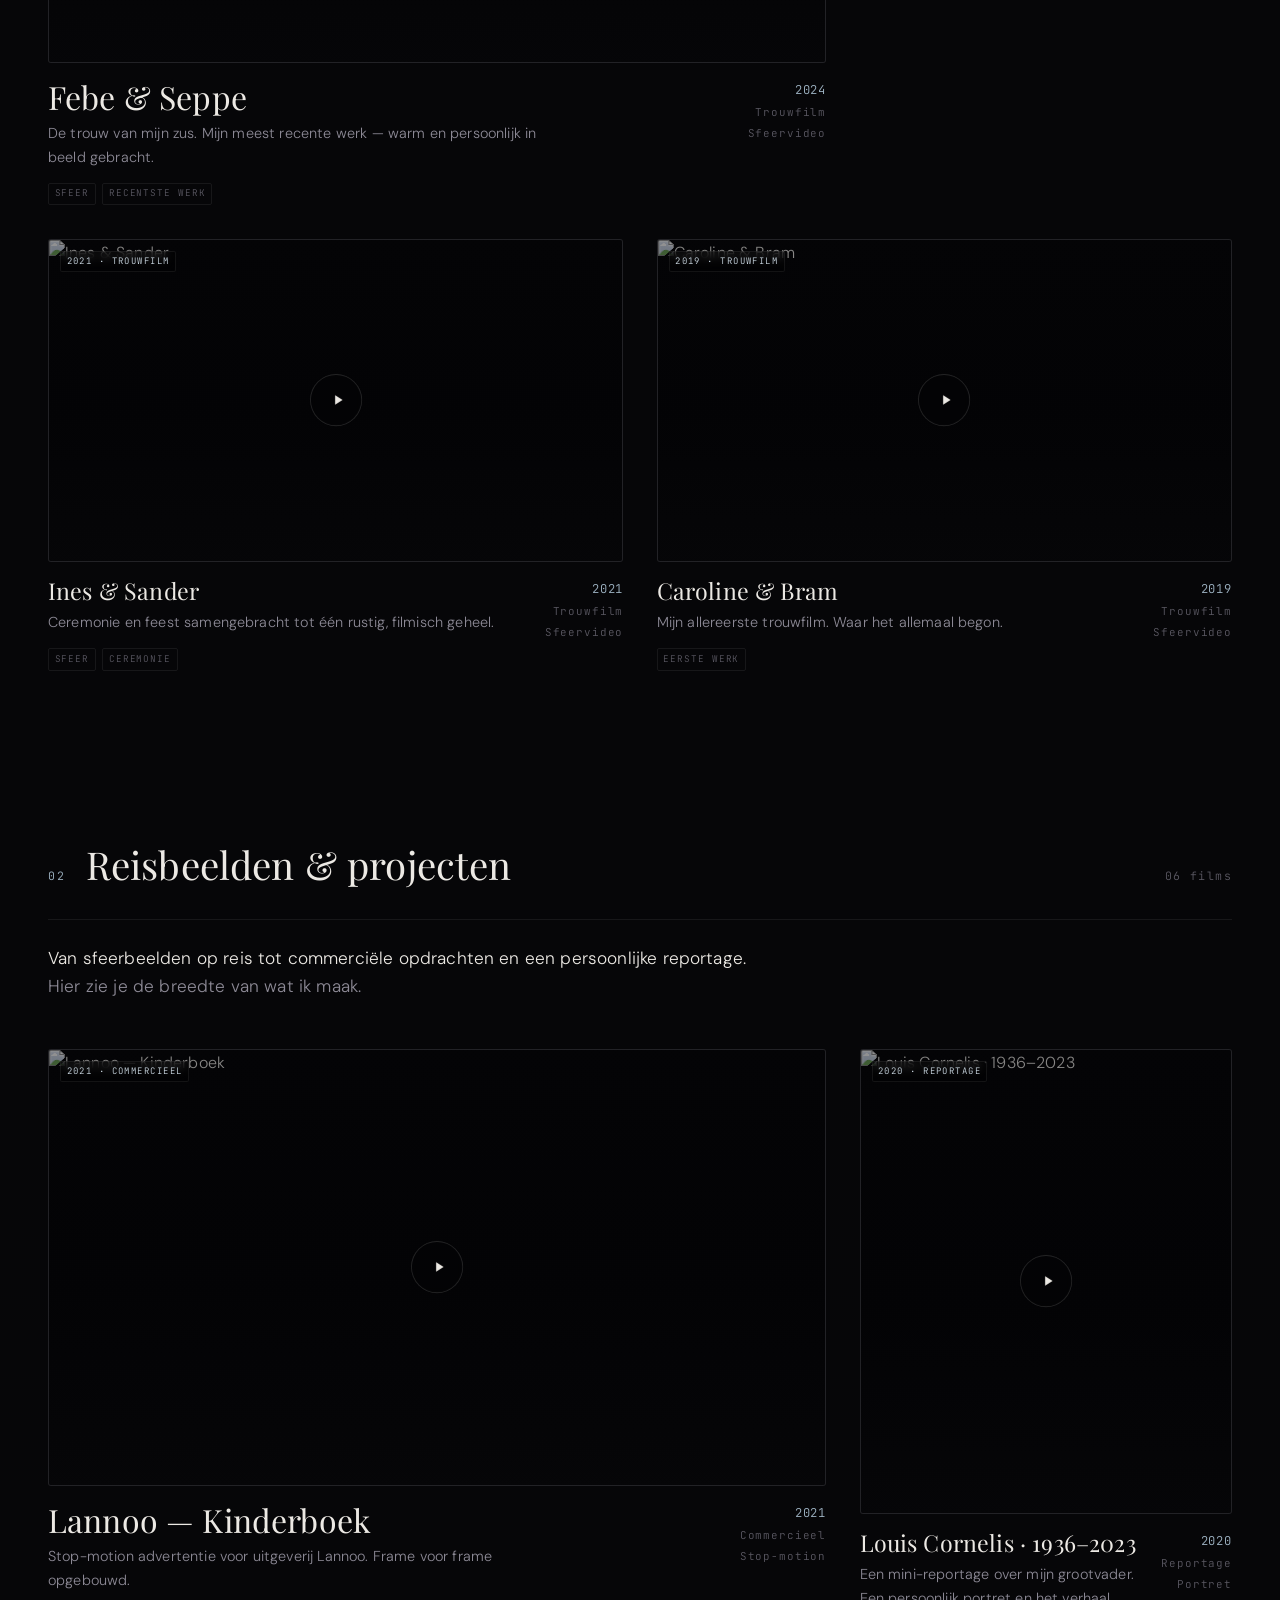
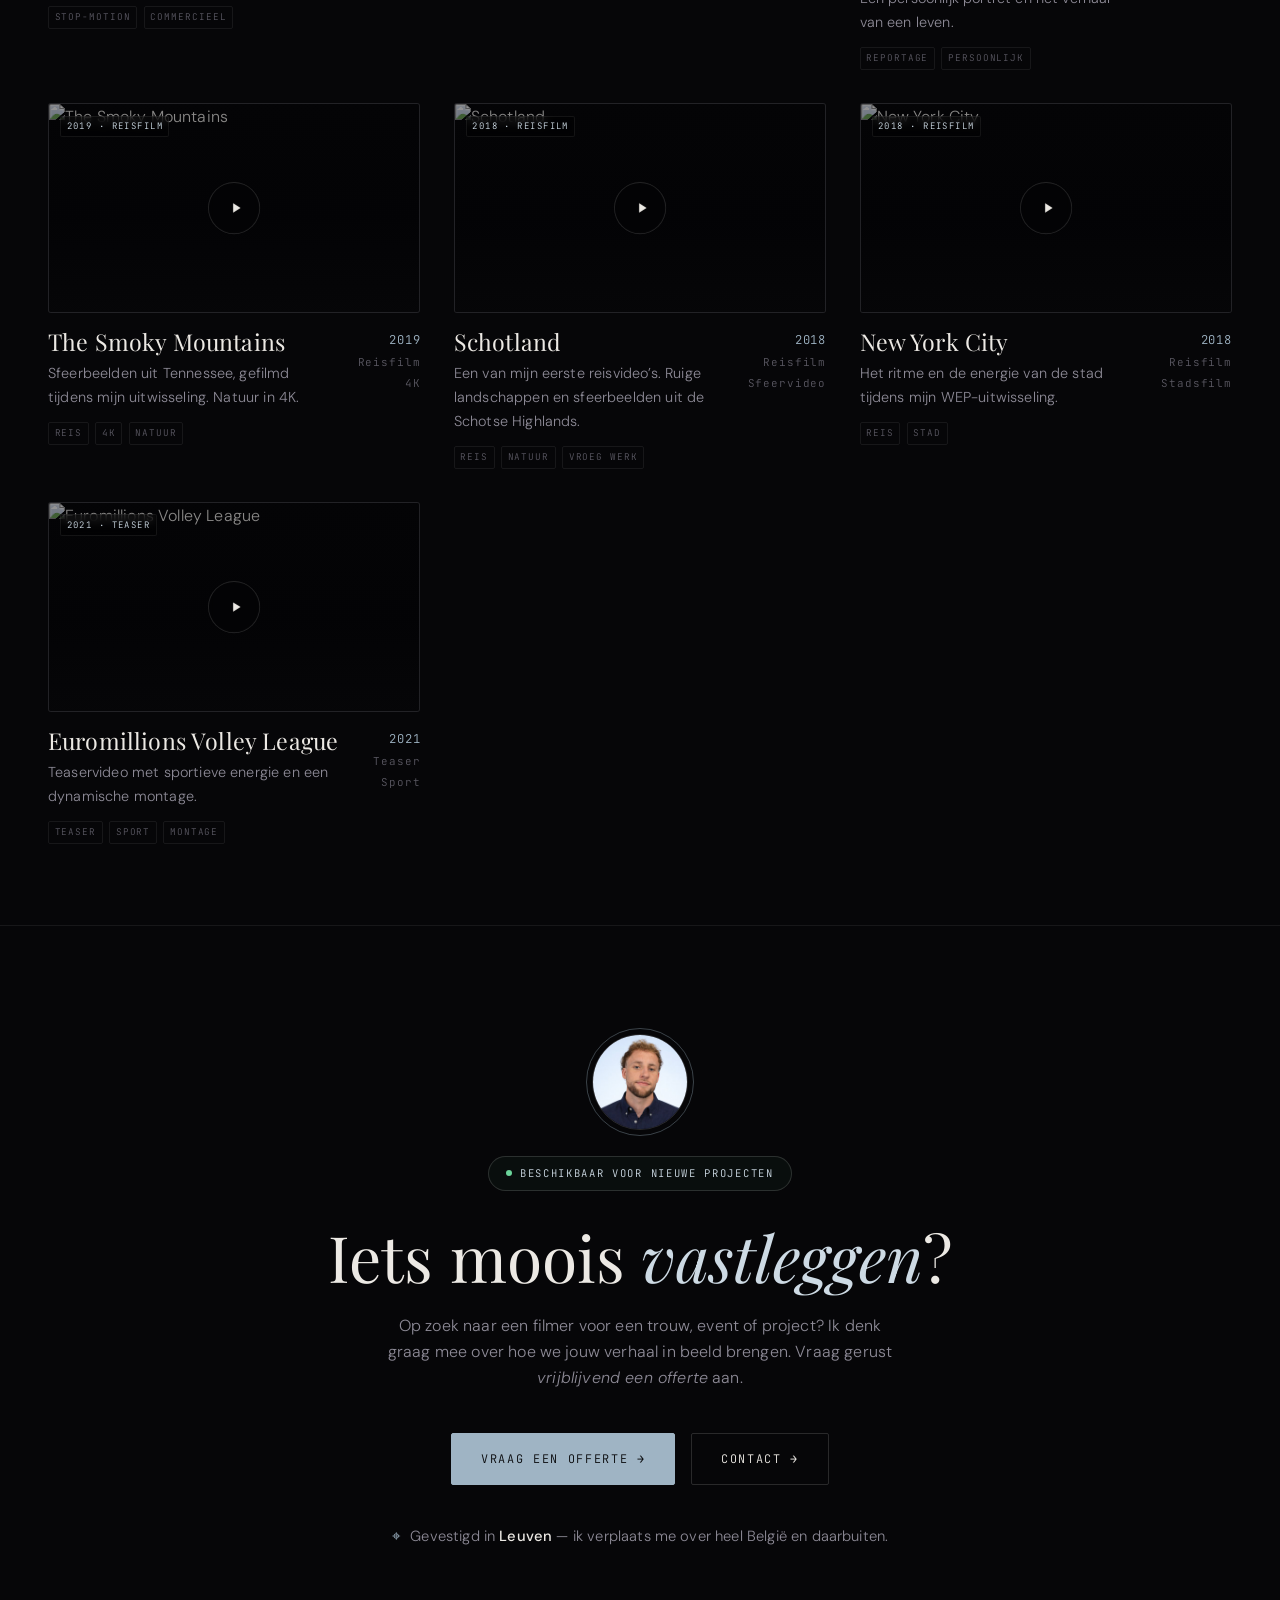
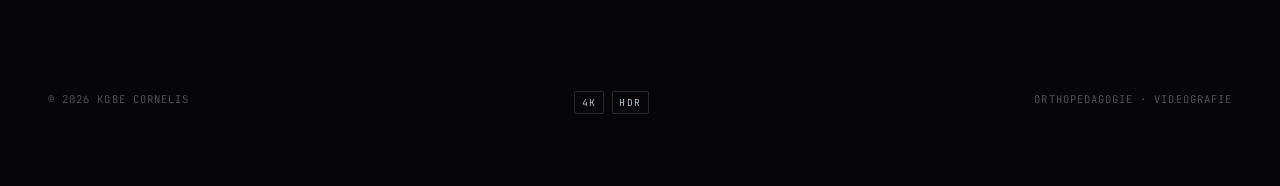
==== commit ffefb9e1: "Update video page: fix contact e-mail, add contact button, 4K/HDR badges - Point offerte-knop naar k" ====
--- a/video/index.html
+++ b/video/index.html
@@ -209,6 +209,9 @@
 
   footer { position: relative; z-index: 2; padding: 1.6rem clamp(1.2rem, 4vw, 3rem) calc(var(--bar) + 1.2rem); font-family: var(--font-mono); font-size: 0.66rem; letter-spacing: 0.1em; color: var(--text-dim); display: flex; justify-content: space-between; flex-wrap: wrap; gap: 0.6rem; text-transform: uppercase; }
   footer a:hover { color: var(--accent); }
+  .footer-specs { display: flex; gap: 0.5rem; align-items: center; }
+  .spec-badge { font-family: var(--font-mono); font-size: 0.6rem; letter-spacing: 0.16em; color: var(--accent-light); border: 1px solid var(--border-bright); border-radius: 2px; padding: 0.3em 0.65em; transition: color 0.3s ease, border-color 0.3s ease; }
+  .spec-badge:hover { color: var(--accent); border-color: var(--accent); }
 
   /* ───────────── RESPONSIVE ───────────── */
   @media (max-width: 860px) {
@@ -305,7 +308,8 @@
   <h2>Iets moois <em>vastleggen</em>?</h2>
   <p>Op zoek naar een filmer voor een trouw, event of project? Ik denk graag mee over hoe we jouw verhaal in beeld brengen. Vraag gerust <em>vrijblijvend een offerte</em> aan.</p>
   <div class="outro-actions">
-    <a href="mailto:kobe.cornelis@student.ucll.be?subject=Offerteaanvraag%20videografie" class="btn primary">Vraag een offerte →</a>
+    <a href="mailto:kobe.cornelis4@gmail.com?subject=Offerteaanvraag%20videografie" class="btn primary">Vraag een offerte →</a>
+    <a href="mailto:kobe.cornelis4@gmail.com" class="btn">Contact →</a>
   </div>
   <div class="outro-location">
     <span class="loc-pin">⌖</span> Gevestigd in <strong>Leuven</strong> — ik verplaats me over heel België en daarbuiten.
@@ -314,6 +318,7 @@
 
 <footer>
   <span>© 2026 Kobe Cornelis</span>
+  <span class="footer-specs"><span class="spec-badge">4K</span><span class="spec-badge">HDR</span></span>
   <span><a href="../">Orthopedagogie</a> · Videografie</span>
 </footer>
 
@@ -333,7 +338,7 @@
 <script>
 const FILMS = [
   // ── TROUWFILMS ──
-  { id: '1aSgwH5nDEA', cat: 'wedding', title: 'Febe & Seppe', desc: 'De trouw van mijn zus. Mijn meest recente werk — warm, persoonlijk en intiem in beeld gebracht.', year: '2024', format: 'Trouwfilm', runtime: 'Sfeervideo', tags: ['Sfeer','Recentste werk'], size: 'feature' },
+  { id: '1aSgwH5nDEA', cat: 'wedding', title: 'Febe & Seppe', desc: 'De trouw van mijn zus. Mijn meest recente werk — warm en persoonlijk in beeld gebracht.', year: '2024', format: 'Trouwfilm', runtime: 'Sfeervideo', tags: ['Sfeer','Recentste werk'], size: 'feature' },
   { id: '4OBGTtQVUYo', cat: 'wedding', title: 'Ines & Sander', desc: 'Ceremonie en feest samengebracht tot één rustig, filmisch geheel.', year: '2021', format: 'Trouwfilm', runtime: 'Sfeervideo', tags: ['Sfeer','Ceremonie'], size: 'half' },
   { id: 'Q8kLe0-2gnc', cat: 'wedding', title: 'Caroline & Bram', desc: 'Mijn allereerste trouwfilm. Waar het allemaal begon.', year: '2019', format: 'Trouwfilm', runtime: 'Sfeervideo', tags: ['Eerste werk'], size: 'half' },
   // ── REISBEELDEN & PROJECTEN ──
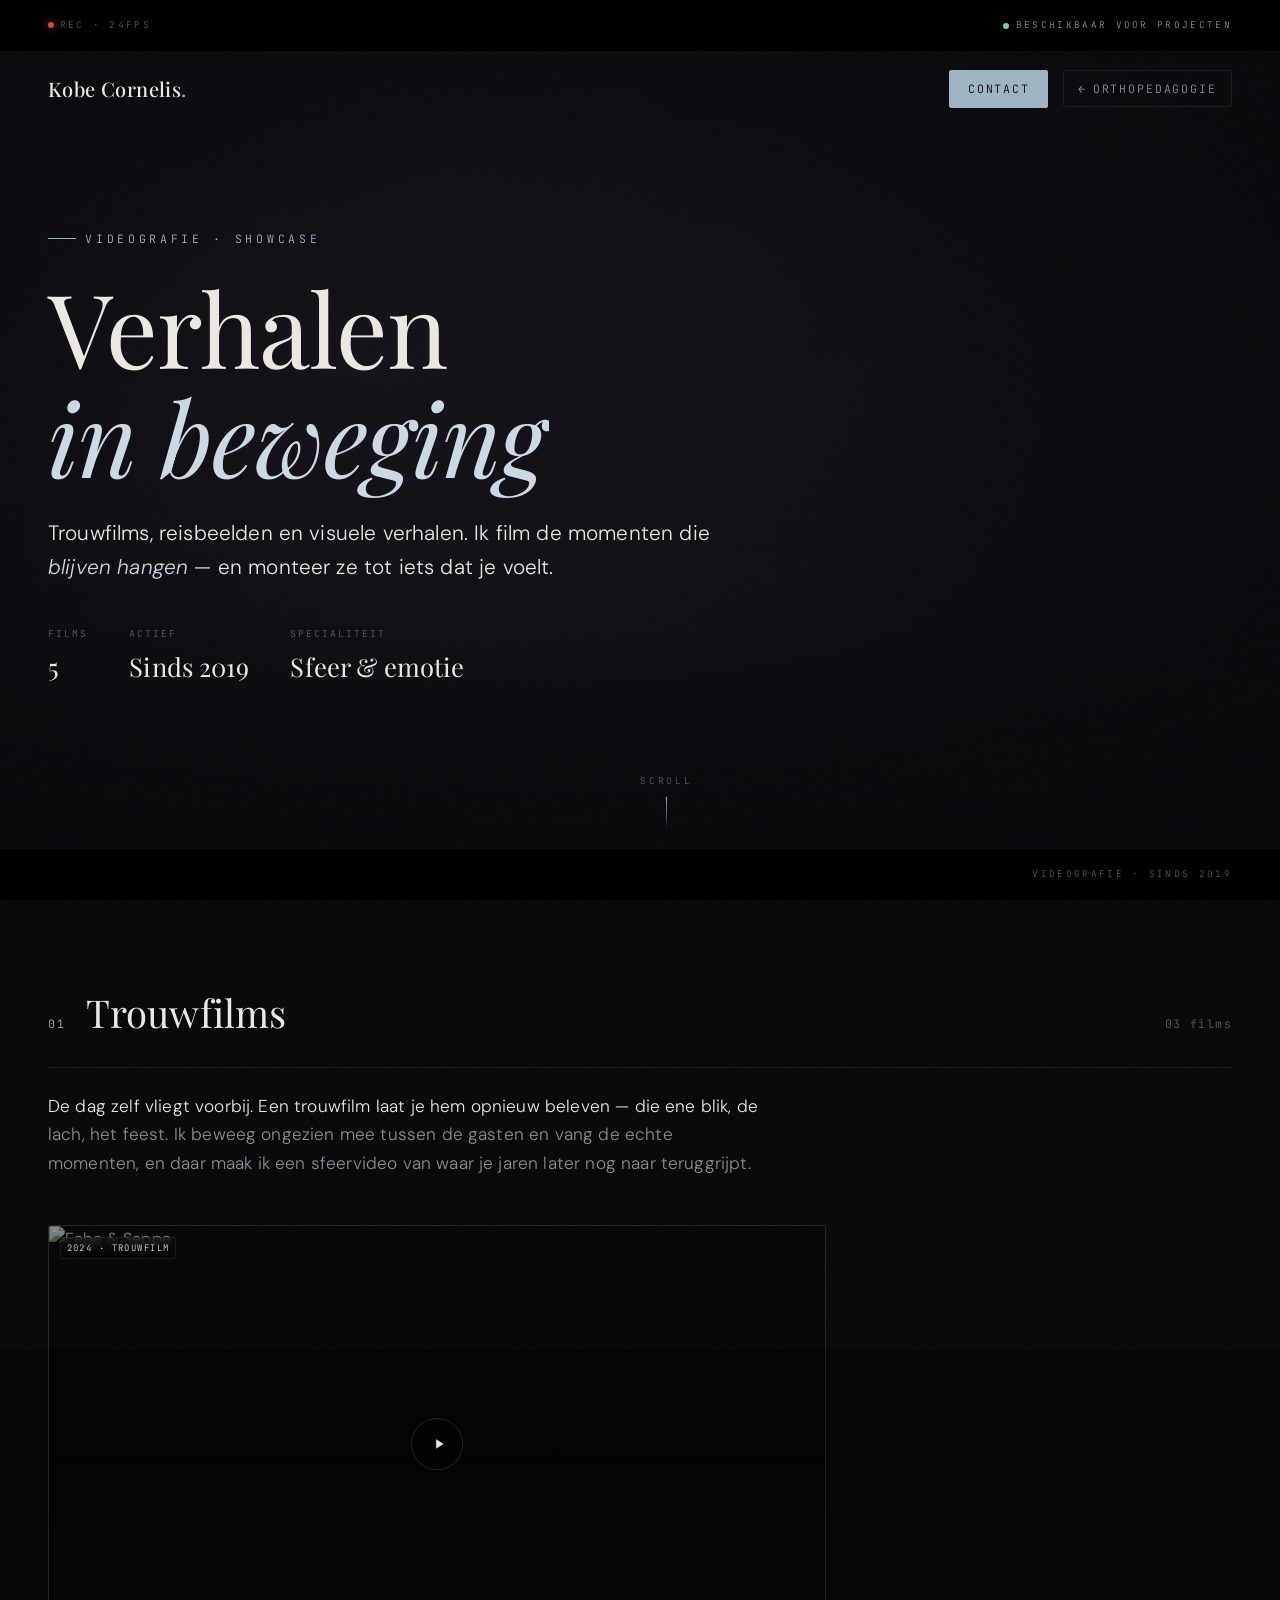
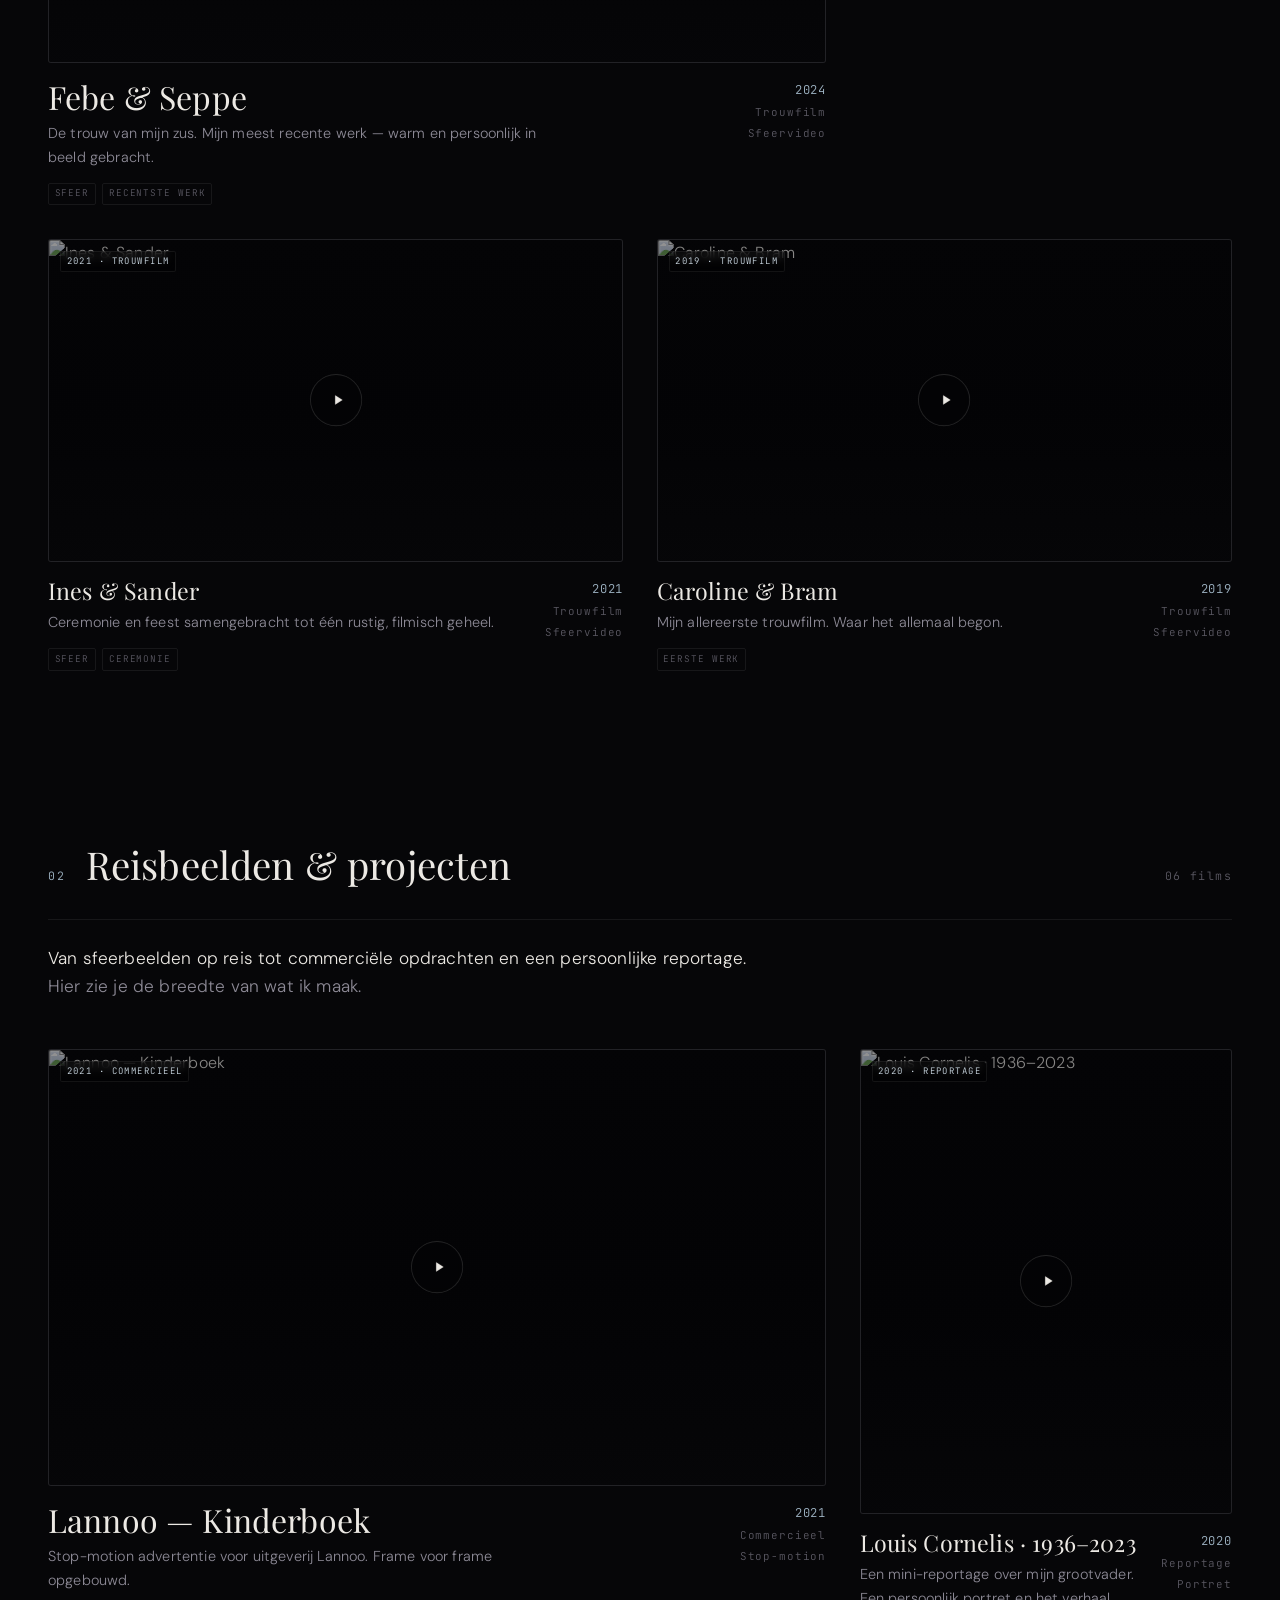
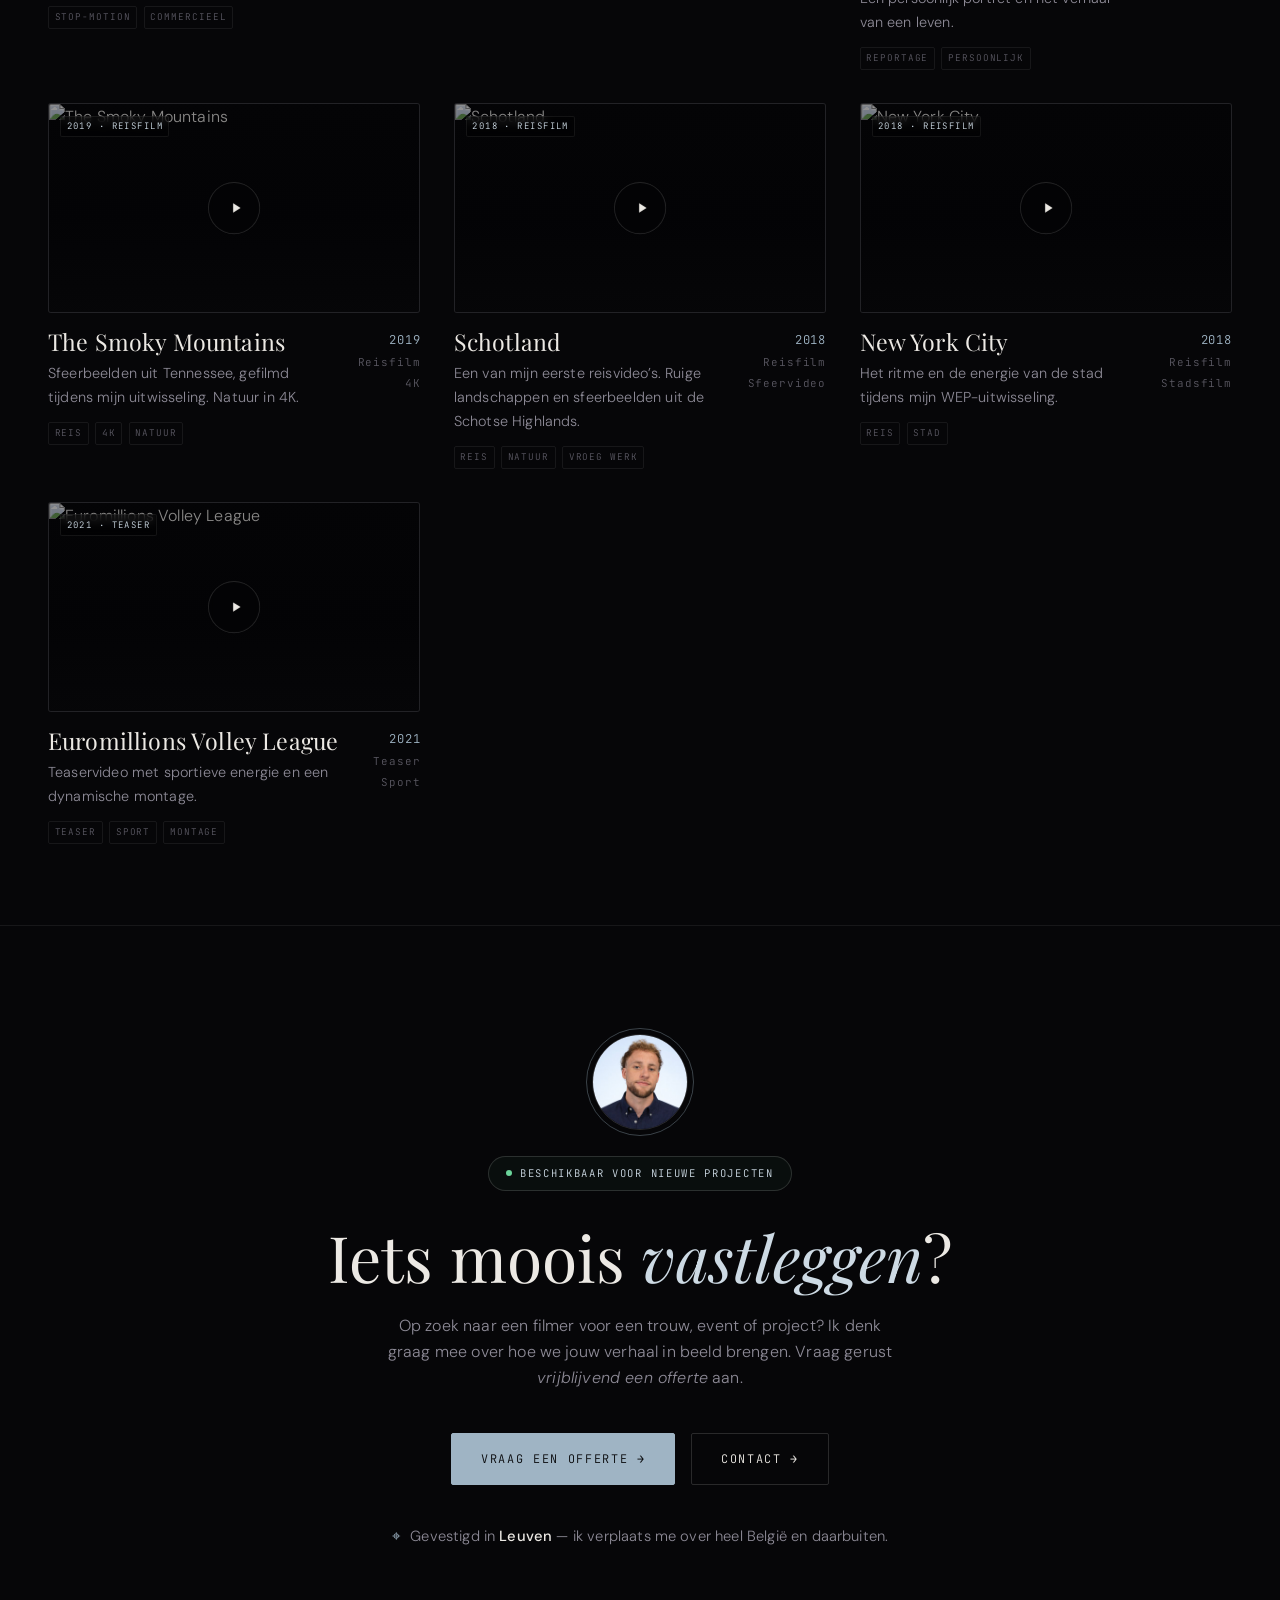
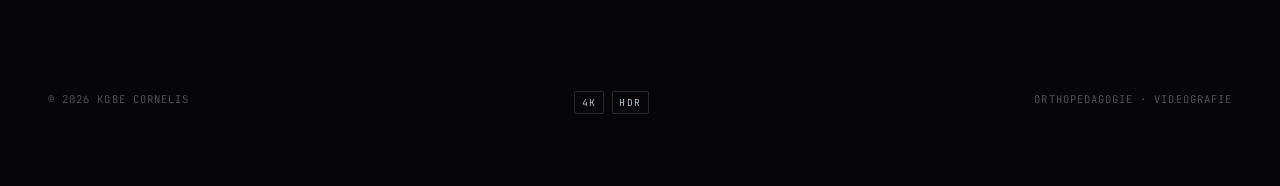
==== commit 2e1d8d8b: "Make videography portfolio responsive on mobile Fix the fixed top nav overflowing/wrapping on phones" ====
--- a/video/index.html
+++ b/video/index.html
@@ -87,7 +87,7 @@
   /* ───────────── NAV ───────────── */
   nav { position: fixed; top: var(--bar); left: 0; right: 0; z-index: 150; display: flex; align-items: center; justify-content: space-between; padding: 1.1rem clamp(1.2rem, 4vw, 3rem); transition: background 0.4s ease, backdrop-filter 0.4s ease, padding 0.4s ease; }
   nav.scrolled { background: rgba(6,6,8,0.7); backdrop-filter: blur(14px); -webkit-backdrop-filter: blur(14px); padding-top: 0.8rem; padding-bottom: 0.8rem; }
-  .nav-logo { font-family: var(--font-display); font-size: 1.25rem; font-weight: 500; letter-spacing: 0.02em; }
+  .nav-logo { font-family: var(--font-display); font-size: 1.25rem; font-weight: 500; letter-spacing: 0.02em; white-space: nowrap; }
   .nav-logo .dot { color: var(--accent); }
   .nav-actions { display: flex; align-items: center; gap: 0.9rem; }
   .nav-contact { font-family: var(--font-mono); font-size: 0.72rem; letter-spacing: 0.16em; text-transform: uppercase; color: #08090b; background: var(--accent); padding: 0.55rem 1.1rem; border: 1px solid var(--accent); border-radius: 2px; transition: background 0.3s ease, border-color 0.3s ease, transform 0.2s ease; }
@@ -222,6 +222,27 @@
     .film-info { flex-direction: column; gap: 0.6rem; }
     .film-meta-right { text-align: left; }
   }
+  @media (max-width: 600px) {
+    /* Keep the fixed nav on a single row: shrink spacing and collapse the
+       back-link to an icon so logo + Contact + back never overflow/wrap. */
+    nav { padding-left: 1.1rem; padding-right: 1.1rem; gap: 0.6rem; }
+    .nav-logo { font-size: 1.05rem; }
+    .nav-actions { gap: 0.55rem; }
+    .nav-contact { padding: 0.5rem 0.85rem; font-size: 0.66rem; letter-spacing: 0.12em; }
+    .nav-back { padding: 0.5rem 0.65rem; }
+    .nav-back .nav-back-label { display: none; }
+    .nav-back .arr { font-size: 0.95rem; }
+    .hero { padding-top: calc(var(--bar) + 4.5rem); }
+    .hero-meta { gap: 1rem 1.6rem; }
+    .hero-meta .v { font-size: 1.35rem; }
+    .section-head { flex-wrap: wrap; gap: 0.4rem 1rem; margin-bottom: 2.6rem; }
+    .section-count { margin-left: 0; flex-basis: 100%; }
+    .segment-intro { margin-top: -1.2rem; }
+    .lightbox-cap { margin-top: 0.9rem; }
+    .outro-actions { flex-direction: column; align-items: stretch; }
+    .outro-actions .btn { justify-content: center; }
+    footer { justify-content: center; text-align: center; }
+  }
   @media (prefers-reduced-motion: reduce) {
     *, *::before, *::after { animation-duration: 0.01ms !important; transition-duration: 0.01ms !important; animation-iteration-count: 1 !important; }
     .film { opacity: 1; transform: none; }
@@ -246,7 +267,7 @@
   <a href="#top" class="nav-logo">Kobe Cornelis<span class="dot">.</span></a>
   <div class="nav-actions">
     <a href="#contact" class="nav-contact">Contact</a>
-    <a href="../" class="nav-back"><span class="arr">←</span> Orthopedagogie</a>
+    <a href="../" class="nav-back" aria-label="Terug naar Orthopedagogie"><span class="arr">←</span> <span class="nav-back-label">Orthopedagogie</span></a>
   </div>
 </nav>
 
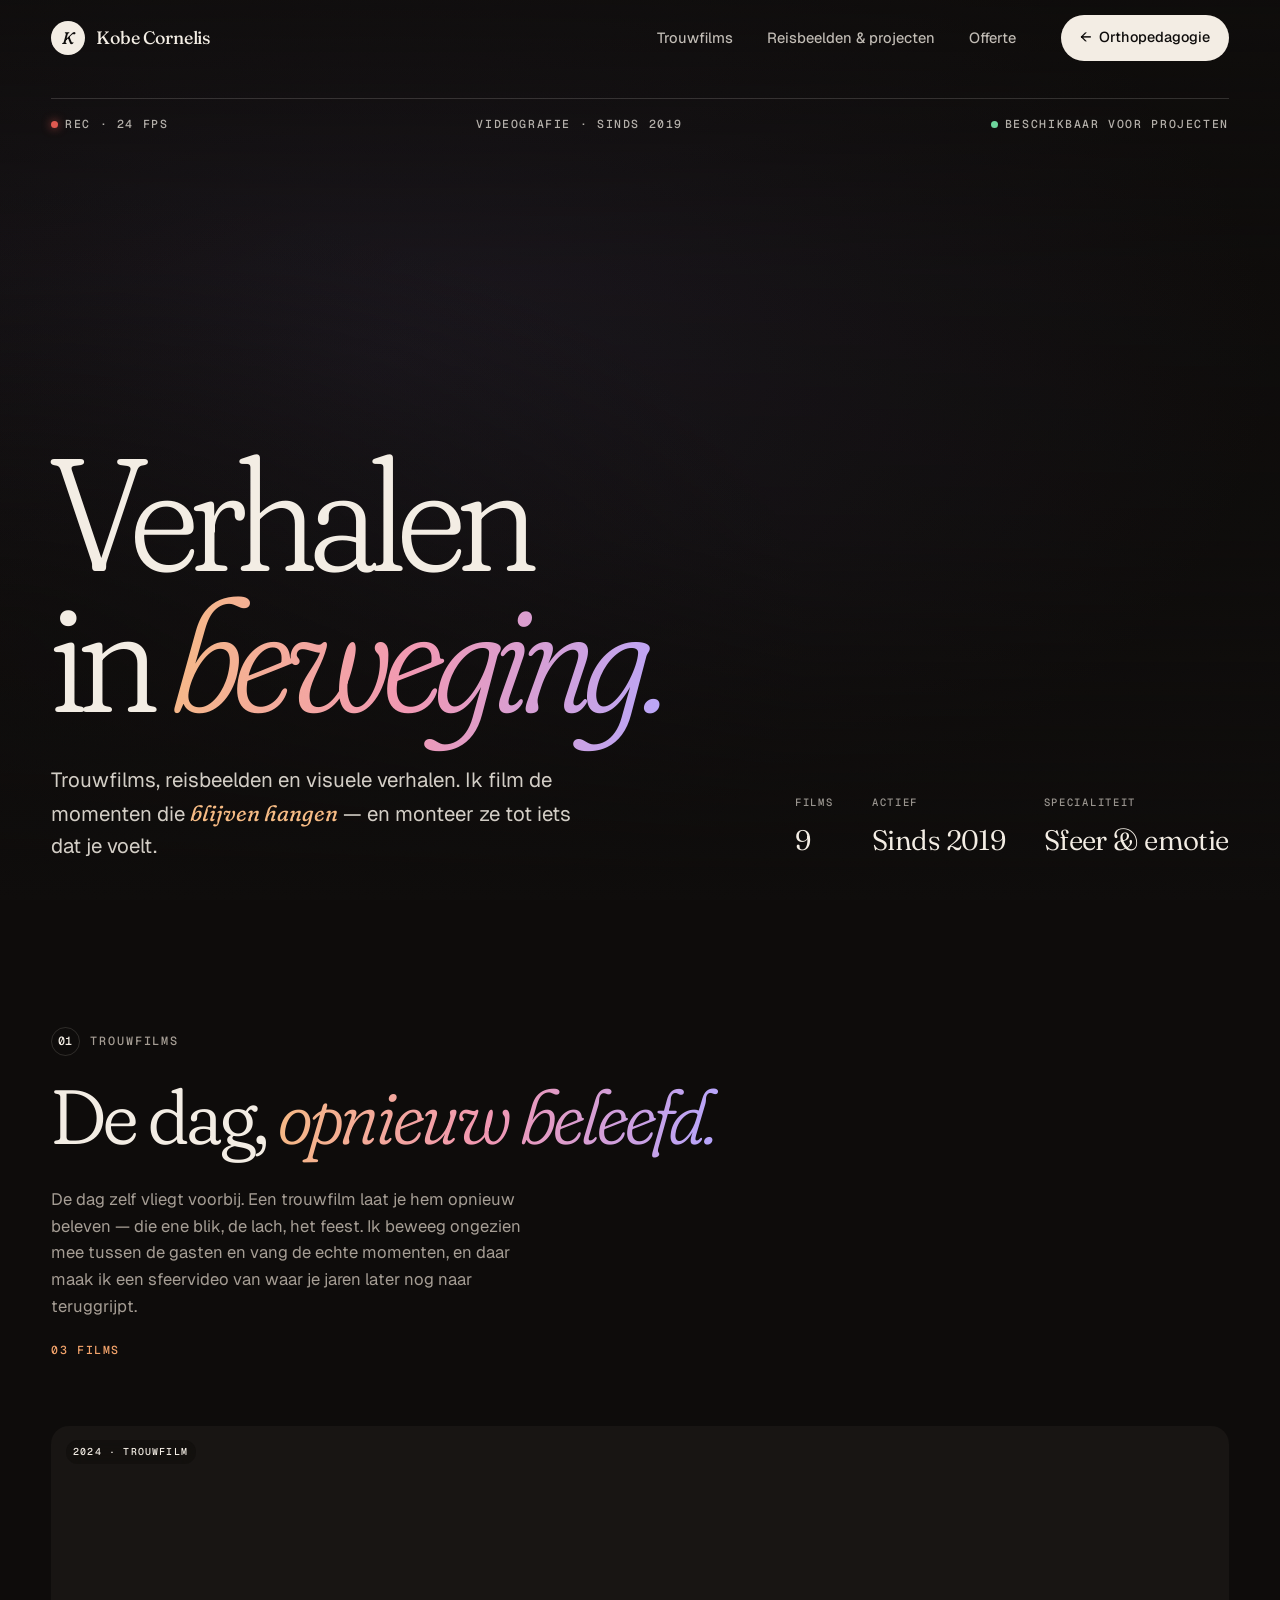
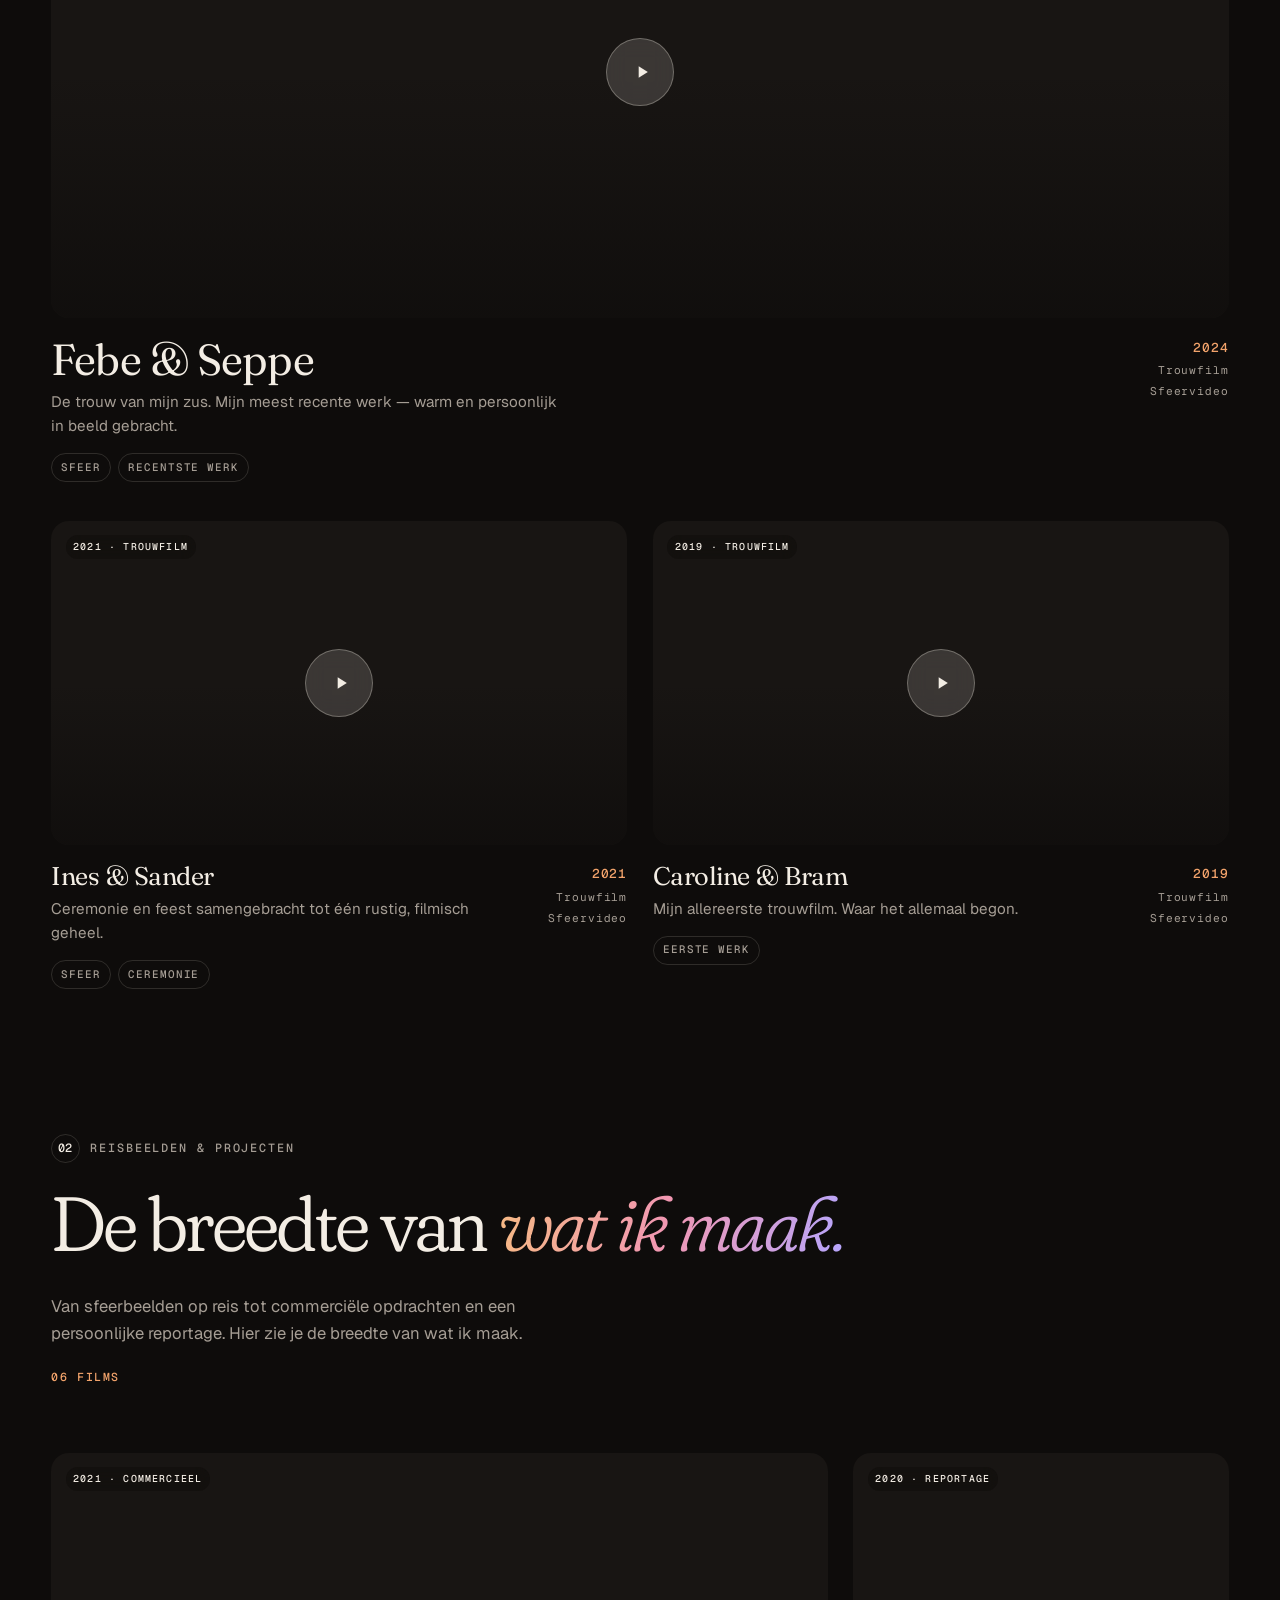
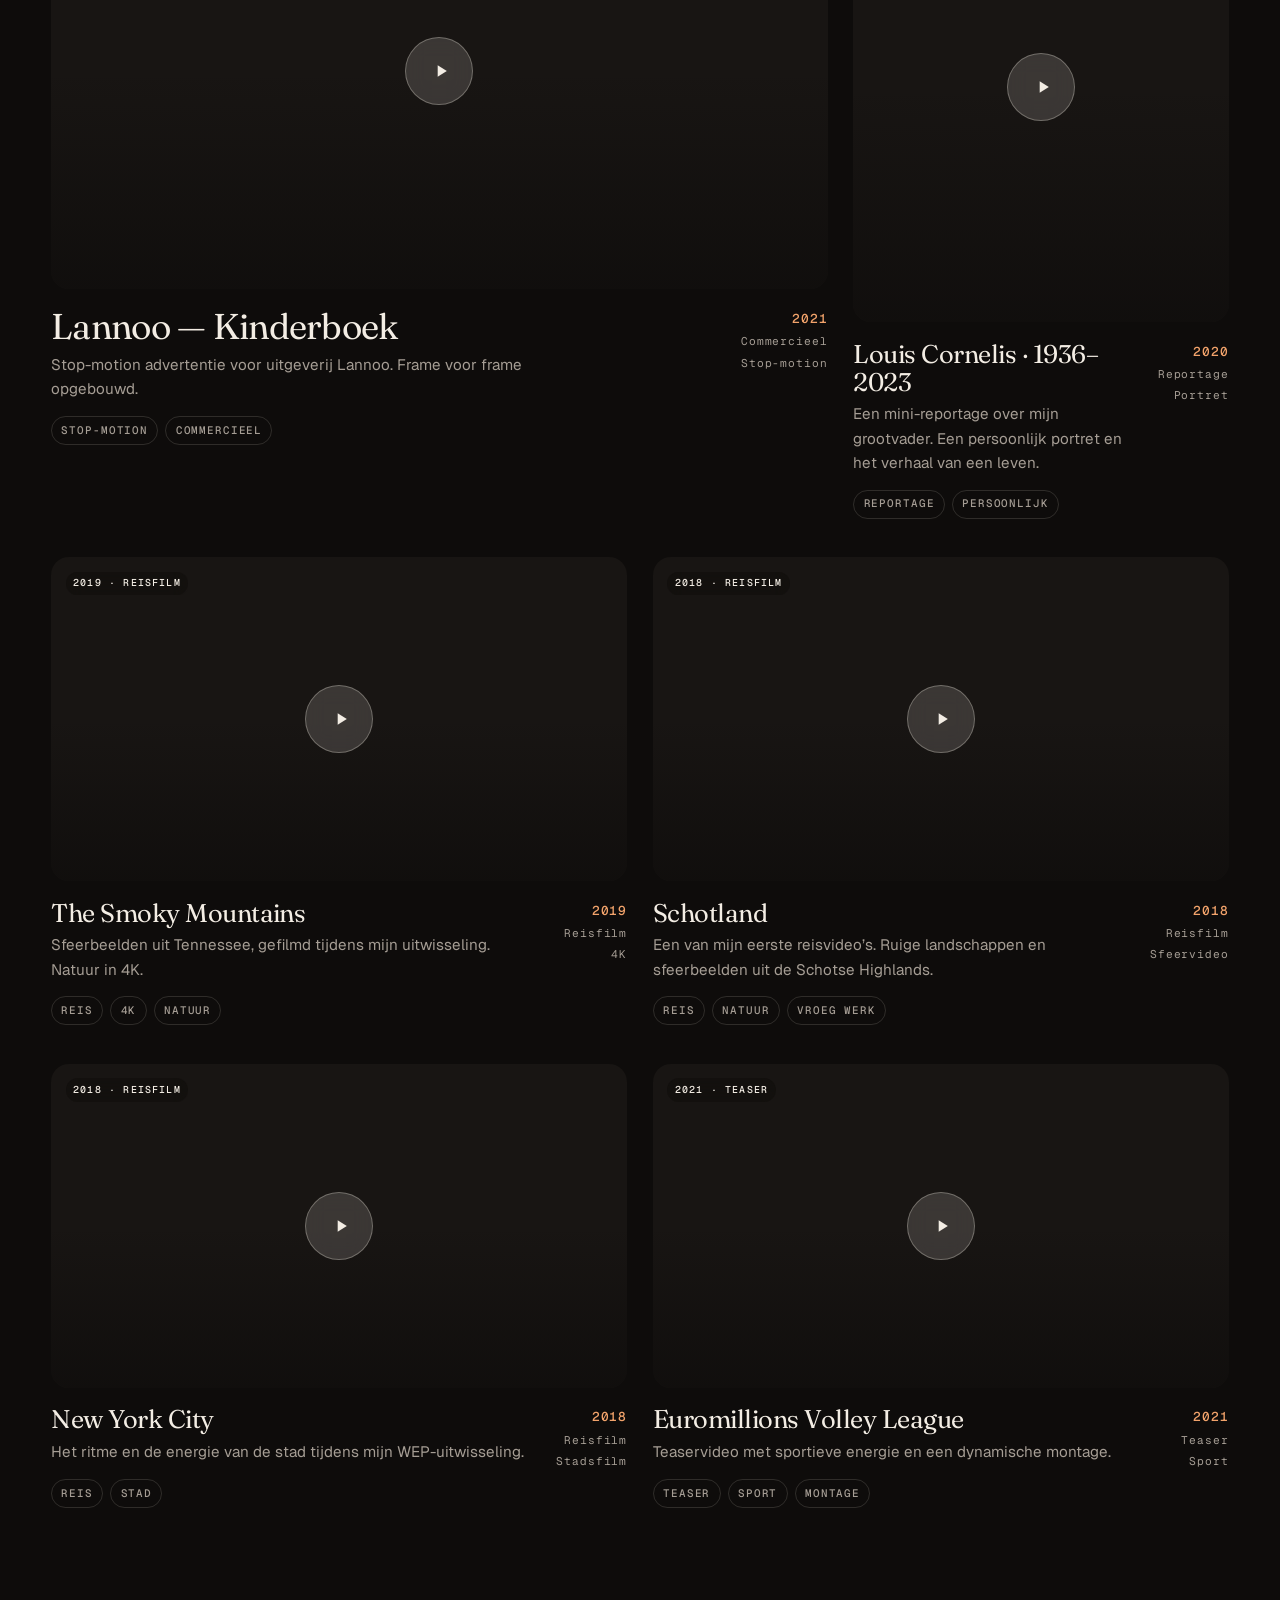
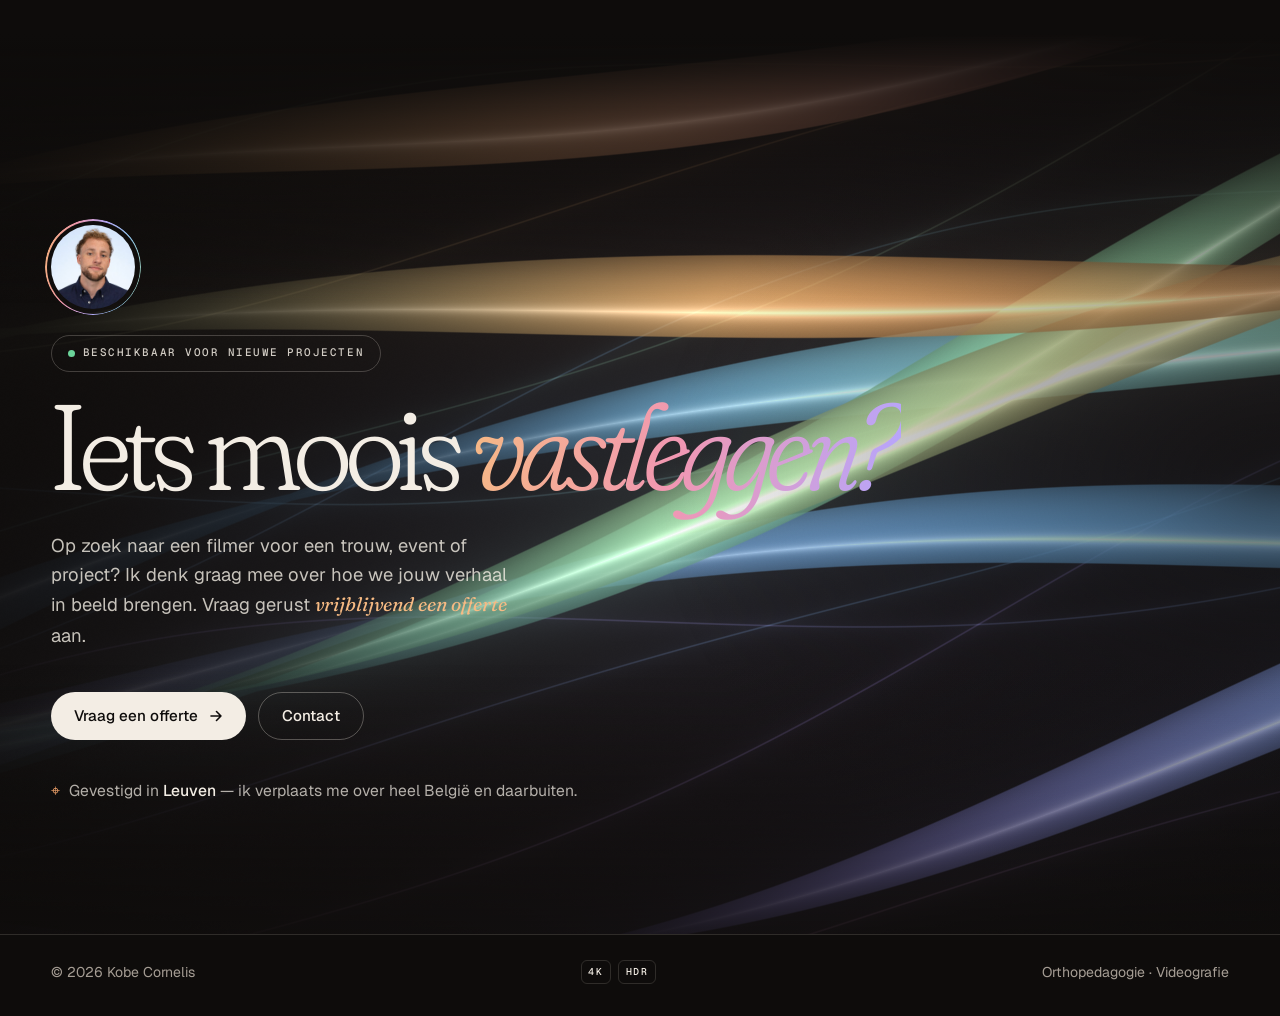
==== commit 22e5733e: "Apply portfolio and videography redesign Replace both pages with the new design: warm ink/paper pale" ====
--- a/video/index.html
+++ b/video/index.html
@@ -2,469 +2,183 @@
 <html lang="nl">
 <head>
 <meta charset="UTF-8">
-<meta name="viewport" content="width=device-width, initial-scale=1.0">
+<meta name="viewport" content="width=device-width, initial-scale=1">
 <title>Kobe Cornelis — Videografie</title>
 <meta name="description" content="Videografie van Kobe Cornelis — trouwfilms, sfeerbeelden en visuele verhalen. Cinematische beelden met oog voor sfeer en emotie.">
+<meta name="author" content="Kobe Cornelis">
+<meta name="theme-color" content="#0E0C0B">
+<link rel="canonical" href="https://kobecornelis.com/video/">
+
+<link rel="icon" type="image/svg+xml" href="../favicon.svg">
+<link rel="icon" type="image/x-icon" href="../favicon.ico">
+<link rel="apple-touch-icon" href="../apple-touch-icon.png">
+
+<meta property="og:type" content="website">
+<meta property="og:url" content="https://kobecornelis.com/video/">
+<meta property="og:title" content="Kobe Cornelis — Videografie">
+<meta property="og:description" content="Trouwfilms, reisbeelden en visuele verhalen. Cinematische beelden met oog voor sfeer en emotie.">
+<meta property="og:image" content="https://i.ytimg.com/vi/1aSgwH5nDEA/maxresdefault.jpg">
+<meta property="og:locale" content="nl_BE">
+<meta name="twitter:card" content="summary_large_image">
+
+<script>
+  document.documentElement.classList.add('js');
+  setTimeout(function () { document.documentElement.classList.add('is-ready'); }, 3500);
+</script>
+
 <link rel="preconnect" href="https://fonts.googleapis.com">
 <link rel="preconnect" href="https://fonts.gstatic.com" crossorigin>
-<link href="https://fonts.googleapis.com/css2?family=Playfair+Display:ital,wght@0,400;0,500;0,600;1,400;1,500;1,600&family=DM+Sans:opsz,wght@9..40,300;9..40,400;9..40,500&family=JetBrains+Mono:wght@300;400;500&display=swap" rel="stylesheet">
-<style>
-  :root {
-    --bg: #060608;
-    --bg-elevated: #0d0d11;
-    --bg-card: #111116;
-    --text: #ece9e4;
-    --text-muted: #8d8a96;
-    --text-dim: #5a5862;
-    --accent: #9fb4c4;
-    --accent-light: #cddae4;
-    --accent-warm: #d4a17a;
-    --accent-glow: rgba(159, 180, 196, 0.12);
-    --border: rgba(255,255,255,0.07);
-    --border-bright: rgba(255,255,255,0.14);
-    --font-display: 'Playfair Display', Georgia, serif;
-    --font-body: 'DM Sans', sans-serif;
-    --font-mono: 'JetBrains Mono', monospace;
-    --bar: clamp(26px, 6vh, 52px);
-  }
+<link rel="preconnect" href="https://i.ytimg.com">
+<link rel="preconnect" href="https://cdnjs.cloudflare.com" crossorigin>
+<link rel="preconnect" href="https://cdn.jsdelivr.net" crossorigin>
+<link href="https://fonts.googleapis.com/css2?family=Fraunces:ital,opsz,wght,SOFT,WONK@0,9..144,100..900,0..100,0..1;1,9..144,100..900,0..100,0..1&family=Geist:wght@300..700&family=Geist+Mono:wght@400;500&display=swap" rel="stylesheet">
+<link rel="stylesheet" href="../assets/css/style.css">
+<link rel="stylesheet" href="../assets/css/video.css">
+</head>
+<body data-theme="dark" class="page-video">
 
-  * { margin: 0; padding: 0; box-sizing: border-box; }
-  html { scroll-behavior: smooth; }
-  body {
-    background: var(--bg);
-    color: var(--text);
-    font-family: var(--font-body);
-    font-weight: 300;
-    line-height: 1.65;
-    overflow-x: hidden;
-    -webkit-font-smoothing: antialiased;
-    letter-spacing: 0.01em;
-  }
-  ::selection { background: var(--accent-glow); color: var(--accent-light); }
-  a { color: inherit; text-decoration: none; }
-  img { display: block; }
+<a class="skip-link" href="#trouwfilms">Naar de films</a>
+<div class="grain" aria-hidden="true"></div>
+<div class="cursor" aria-hidden="true"><span class="cursor-label"></span></div>
 
-  /* ───────────── FILM GRAIN OVERLAY ───────────── */
-  .grain {
-    position: fixed;
-    inset: -50%;
-    width: 200%; height: 200%;
-    z-index: 190;
-    pointer-events: none;
-    opacity: 0.045;
-    background-image: url("data:image/svg+xml,%3Csvg xmlns='http://www.w3.org/2000/svg' width='200' height='200'%3E%3Cfilter id='n'%3E%3CfeTurbulence type='fractalNoise' baseFrequency='0.85' numOctaves='3' stitchTiles='stitch'/%3E%3C/filter%3E%3Crect width='100%25' height='100%25' filter='url(%23n)'/%3E%3C/svg%3E");
-    animation: grain 0.7s steps(4) infinite;
-  }
-  @keyframes grain {
-    0%,100% { transform: translate(0,0); }
-    25% { transform: translate(-3%, 2%); }
-    50% { transform: translate(2%, -3%); }
-    75% { transform: translate(-2%, -2%); }
-  }
+<!-- ═══════════ NAVIGATIE ═══════════ -->
+<header class="nav" id="nav">
+  <a class="nav-brand" href="../" aria-label="Kobe Cornelis — naar het portfolio">
+    <span class="nav-mark" aria-hidden="true">K</span>
+    <span class="nav-name">Kobe Cornelis</span>
+  </a>
+  <nav class="nav-links" aria-label="Videografie">
+    <a href="#trouwfilms">Trouwfilms</a>
+    <a href="#projecten">Reisbeelden &amp; projecten</a>
+    <a href="#contact">Offerte</a>
+  </nav>
+  <a class="nav-back" href="../">
+    <span class="nav-back-arrow" aria-hidden="true">←</span>
+    <span class="nav-back-label">Orthopedagogie</span>
+  </a>
+</header>
 
-  /* ───────────── AMBIENT COLOR DRIFT ───────────── */
-  .ambient { position: fixed; inset: 0; z-index: 0; pointer-events: none; overflow: hidden; }
-  .ambient .orb { position: absolute; border-radius: 50%; filter: blur(90px); opacity: 0.7; mix-blend-mode: screen; }
-  .ambient .o1 { width: 50vw; height: 50vw; background: radial-gradient(circle, rgba(159,180,196,0.22), transparent 70%); top: -10vw; left: -5vw; animation: drift1 26s ease-in-out infinite; }
-  .ambient .o2 { width: 46vw; height: 46vw; background: radial-gradient(circle, rgba(212,161,122,0.2), transparent 70%); bottom: -8vw; right: -6vw; animation: drift2 32s ease-in-out infinite; }
-  .ambient .o3 { width: 38vw; height: 38vw; background: radial-gradient(circle, rgba(190,150,180,0.15), transparent 70%); top: 40vh; left: 55vw; animation: drift3 38s ease-in-out infinite; }
-  @keyframes drift1 { 0%,100% { transform: translate(0,0) scale(1); } 50% { transform: translate(8vw, 10vh) scale(1.15); } }
-  @keyframes drift2 { 0%,100% { transform: translate(0,0) scale(1); } 50% { transform: translate(-10vw, -8vh) scale(1.2); } }
-  @keyframes drift3 { 0%,100% { transform: translate(0,0) scale(1); } 50% { transform: translate(-6vw, 6vh) scale(0.9); } }
+<main id="main">
 
-  /* ───────────── CINEMA BARS ───────────── */
-  .cine-bar { position: fixed; left: 0; right: 0; height: var(--bar); background: #000; z-index: 200; pointer-events: none; display: flex; align-items: center; }
-  .cine-bar.top { top: 0; border-bottom: 1px solid rgba(255,255,255,0.04); justify-content: space-between; }
-  .cine-bar.bottom { bottom: 0; border-top: 1px solid rgba(255,255,255,0.04); justify-content: flex-end; }
-  .cine-bar .frame-mark { font-family: var(--font-mono); font-size: 0.58rem; letter-spacing: 0.25em; color: var(--text-dim); padding: 0 clamp(1rem, 4vw, 3rem); text-transform: uppercase; }
-  .avail-mark { display: flex; align-items: center; color: var(--text-muted) !important; }
-  @media (max-width: 620px) { .avail-mark { display: none; } }
-  .avail-dot { display: inline-block; width: 6px; height: 6px; border-radius: 50%; background: #6bd49a; margin-right: 0.7em; vertical-align: middle; box-shadow: 0 0 0 0 rgba(107,212,154,0.7); animation: avail-pulse 2.4s ease-out infinite; }
-  @keyframes avail-pulse { 0% { box-shadow: 0 0 0 0 rgba(107,212,154,0.6); } 70% { box-shadow: 0 0 0 7px rgba(107,212,154,0); } 100% { box-shadow: 0 0 0 0 rgba(107,212,154,0); } }
-  .rec-dot { display: inline-block; width: 6px; height: 6px; border-radius: 50%; background: #c0504a; margin-right: 0.6em; vertical-align: middle; animation: blink 2.4s ease-in-out infinite; box-shadow: 0 0 8px rgba(192,80,74,0.8); }
-  @keyframes blink { 0%,100% { opacity: 1; } 50% { opacity: 0.25; } }
+  <!-- ═══════════ HERO ═══════════ -->
+  <section class="vhero" id="top" aria-label="Introductie">
+    <div class="vhero-still" aria-hidden="true">
+      <img src="https://i.ytimg.com/vi/1aSgwH5nDEA/maxresdefault.jpg" alt="" data-yt-fallback="1aSgwH5nDEA">
+    </div>
+    <div class="vhero-video" id="heroVidWrap" aria-hidden="true">
+      <iframe id="heroVid"
+        title="Achtergrondvideo"
+        data-src="https://www.youtube-nocookie.com/embed/1aSgwH5nDEA?autoplay=1&mute=1&controls=0&loop=1&playlist=1aSgwH5nDEA&playsinline=1&rel=0&modestbranding=1&disablekb=1&start=5&enablejsapi=1"
+        referrerpolicy="strict-origin-when-cross-origin"
+        allow="autoplay; encrypted-media" tabindex="-1"></iframe>
+    </div>
+    <div class="vhero-shade" aria-hidden="true"></div>
 
-  /* ───────────── NAV ───────────── */
-  nav { position: fixed; top: var(--bar); left: 0; right: 0; z-index: 150; display: flex; align-items: center; justify-content: space-between; padding: 1.1rem clamp(1.2rem, 4vw, 3rem); transition: background 0.4s ease, backdrop-filter 0.4s ease, padding 0.4s ease; }
-  nav.scrolled { background: rgba(6,6,8,0.7); backdrop-filter: blur(14px); -webkit-backdrop-filter: blur(14px); padding-top: 0.8rem; padding-bottom: 0.8rem; }
-  .nav-logo { font-family: var(--font-display); font-size: 1.25rem; font-weight: 500; letter-spacing: 0.02em; white-space: nowrap; }
-  .nav-logo .dot { color: var(--accent); }
-  .nav-actions { display: flex; align-items: center; gap: 0.9rem; }
-  .nav-contact { font-family: var(--font-mono); font-size: 0.72rem; letter-spacing: 0.16em; text-transform: uppercase; color: #08090b; background: var(--accent); padding: 0.55rem 1.1rem; border: 1px solid var(--accent); border-radius: 2px; transition: background 0.3s ease, border-color 0.3s ease, transform 0.2s ease; }
-  .nav-contact:hover { background: var(--accent-light); border-color: var(--accent-light); transform: translateY(-1px); }
-  .nav-back { font-family: var(--font-mono); font-size: 0.72rem; letter-spacing: 0.16em; text-transform: uppercase; color: var(--text-muted); display: flex; align-items: center; gap: 0.5em; padding: 0.5rem 0.9rem; border: 1px solid var(--border); border-radius: 2px; transition: color 0.3s ease, border-color 0.3s ease, background 0.3s ease; }
-  .nav-back:hover { color: var(--text); border-color: var(--border-bright); background: rgba(255,255,255,0.03); }
-  .nav-back .arr { transition: transform 0.3s ease; }
-  .nav-back:hover .arr { transform: translateX(-3px); }
+    <div class="container vhero-inner">
+      <div class="hero-meta" data-intro>
+        <span><i class="rec-dot" aria-hidden="true"></i>Rec · 24 fps</span>
+        <span class="hero-meta-mid">Videografie · sinds 2019</span>
+        <span class="hero-meta-end"><i class="avail-dot" aria-hidden="true"></i>Beschikbaar voor projecten</span>
+      </div>
 
-  /* ───────────── HERO with VIDEO ───────────── */
-  .hero { position: relative; min-height: 100vh; display: flex; flex-direction: column; justify-content: center; padding: calc(var(--bar) + 6rem) clamp(1.2rem, 4vw, 3rem) calc(var(--bar) + 5rem); overflow: hidden; }
-  /* Base layer: always-working Ken Burns still */
-  .hero-still { position: absolute; inset: 0; z-index: 0; overflow: hidden; background: radial-gradient(ellipse at 30% 40%, #1a1620 0%, #0e0d12 55%, #060608 100%); }
-  .hero-still img { position: absolute; inset: 0; width: 100%; height: 100%; object-fit: cover; filter: grayscale(0.15) brightness(0.78) contrast(1.05) saturate(1.1); transform: scale(1.08); animation: kenburns 22s ease-in-out infinite alternate; }
-  @keyframes kenburns { from { transform: scale(1.08) translate(0,0); } to { transform: scale(1.22) translate(-2%, -2%); } }
-  /* Video layer: fades in only when it actually plays */
-  .hero-video-wrap { position: absolute; inset: 0; z-index: 0; overflow: hidden; opacity: 0; transition: opacity 1.2s ease; }
-  .hero-video-wrap.playing { opacity: 1; }
-  .hero-video-wrap iframe { position: absolute; top: 50%; left: 50%; width: 100vw; height: 56.25vw; min-height: 100vh; min-width: 177.77vh; transform: translate(-50%, -50%); border: 0; pointer-events: none; }
-  .hero-video-overlay { position: absolute; inset: 0; z-index: 1; pointer-events: none; background: linear-gradient(to top, var(--bg) 1%, rgba(6,6,8,0.25) 30%, rgba(6,6,8,0.4) 100%), radial-gradient(ellipse at center, transparent 35%, rgba(6,6,8,0.6) 100%); }
-  .hero-content { position: relative; z-index: 2; }
-  .hero-eyebrow { font-family: var(--font-mono); font-size: 0.72rem; letter-spacing: 0.32em; text-transform: uppercase; color: var(--accent); margin-bottom: 1.6rem; display: flex; align-items: center; gap: 0.8em; opacity: 0; animation: rise 0.9s ease 0.3s forwards; }
-  .hero-eyebrow::before { content:''; width: 28px; height: 1px; background: var(--accent); display:inline-block; }
-  .hero h1 { font-family: var(--font-display); font-weight: 400; font-size: clamp(2.6rem, 8vw, 6.4rem); line-height: 1.06; letter-spacing: -0.01em; margin-bottom: 1.6rem; }
-  /* mask has vertical padding so italic descenders (g, j) aren't clipped; negative margin cancels the visual offset */
-  .hero h1 .word { display: inline-block; overflow: hidden; vertical-align: top; padding: 0.12em 0.04em 0.18em; margin: -0.12em -0.04em -0.18em; }
-  .hero h1 .word > span { display: inline-block; transform: translateY(110%); animation: wordUp 0.95s cubic-bezier(0.16,1,0.3,1) forwards; }
-  .hero h1 .l2 { display: block; font-style: italic; color: var(--accent-light); }
-  @keyframes wordUp { to { transform: translateY(0); } }
-  .hero-lead { max-width: 50ch; font-size: clamp(1.05rem, 2.2vw, 1.3rem); color: var(--text); font-weight: 300; opacity: 0; animation: rise 1s ease 1.1s forwards; }
-  .hero-lead .hl { color: var(--accent-light); font-style: italic; }
-  .hero-meta { display: flex; flex-wrap: wrap; gap: 1.2rem 2.6rem; margin-top: 2.6rem; opacity: 0; animation: rise 1s ease 1.3s forwards; }
-  .hero-meta .item { display: flex; flex-direction: column; gap: 0.2rem; }
-  .hero-meta .k { font-family: var(--font-mono); font-size: 0.6rem; letter-spacing: 0.2em; text-transform: uppercase; color: var(--text-dim); }
-  .hero-meta .v { font-family: var(--font-display); font-size: 1.6rem; color: var(--text); }
-  .hero-meta .v .count { font-variant-numeric: tabular-nums; }
-  .scroll-hint { position: absolute; bottom: calc(var(--bar) + 1.2rem); left: 50%; transform: translateX(-50%); font-family: var(--font-mono); font-size: 0.58rem; letter-spacing: 0.3em; text-transform: uppercase; color: var(--text-dim); display: flex; flex-direction: column; align-items: center; gap: 0.5rem; z-index: 3; opacity: 0; animation: rise 1s ease 1.6s forwards; }
-  .scroll-hint .line { width: 1px; height: 32px; background: linear-gradient(var(--accent), transparent); animation: pulse-line 2.2s ease-in-out infinite; }
-  @keyframes pulse-line { 0%,100% { opacity: 0.3; transform: scaleY(0.6); } 50% { opacity: 1; transform: scaleY(1); } }
-  @keyframes rise { from { opacity: 0; transform: translateY(22px); } to { opacity: 1; transform: translateY(0); } }
+      <h1 class="vhero-title" data-hero-split>Verhalen<br>in <em>beweging.</em></h1>
 
-  /* ───────────── SECTION ───────────── */
-  .section { position: relative; z-index: 2; padding: clamp(4rem, 9vh, 7.5rem) clamp(1.2rem, 4vw, 3rem); }
-  .section-head { display: flex; align-items: baseline; gap: 1.2rem; margin-bottom: 3.5rem; border-bottom: 1px solid var(--border); padding-bottom: 1.4rem; }
-  .section-num { font-family: var(--font-mono); font-size: 0.72rem; letter-spacing: 0.2em; color: var(--accent); }
-  .section-title { font-family: var(--font-display); font-weight: 400; font-size: clamp(1.6rem, 4vw, 2.4rem); }
-  .section-count { margin-left: auto; font-family: var(--font-mono); font-size: 0.72rem; color: var(--text-dim); letter-spacing: 0.12em; }
-  .segment-intro { max-width: 60ch; color: var(--text-muted); font-size: clamp(0.95rem, 1.6vw, 1.08rem); font-weight: 300; margin: -2rem 0 3rem; }
-  .segment-intro::first-line { color: var(--text); }
+      <div class="vhero-foot">
+        <p class="vhero-lead" data-intro>Trouwfilms, reisbeelden en visuele verhalen. Ik film de momenten die <em>blijven hangen</em> — en monteer ze tot iets dat je voelt.</p>
+        <dl class="vhero-stats" data-intro>
+          <div><dt>Films</dt><dd data-count="9" data-film-count>9</dd></div>
+          <div><dt>Actief</dt><dd>Sinds 2019</dd></div>
+          <div><dt>Specialiteit</dt><dd>Sfeer &amp; emotie</dd></div>
+        </dl>
+      </div>
+    </div>
+  </section>
 
-  /* ───────────── FILM GRID ───────────── */
-  .film-grid { display: grid; grid-template-columns: repeat(12, 1fr); gap: clamp(1.4rem, 2.6vw, 2.4rem); align-items: start; }
-  .film { position: relative; opacity: 0; transform: translateY(34px); transition: opacity 0.9s ease, transform 0.9s ease; }
-  .film.in { opacity: 1; transform: translateY(0); }
-  .film.feature { grid-column: span 8; }
-  .film.feature-r { grid-column: span 4; }
-  .film.half { grid-column: span 6; }
-  .film.third { grid-column: span 4; }
+  <!-- ═══════════ 01 · TROUWFILMS ═══════════ -->
+  <section class="films" id="trouwfilms">
+    <div class="container">
+      <header class="films-head">
+        <div>
+          <p class="eyebrow"><span>01</span>Trouwfilms</p>
+          <h2 class="display" data-split>De dag, <em>opnieuw beleefd.</em></h2>
+        </div>
+        <div class="films-side" data-reveal>
+          <p>De dag zelf vliegt voorbij. Een trouwfilm laat je hem opnieuw beleven — die ene blik, de lach, het feest. Ik beweeg ongezien mee tussen de gasten en vang de echte momenten, en daar maak ik een sfeervideo van waar je jaren later nog naar teruggrijpt.</p>
+          <span class="films-count" data-count-for="wedding">03 films</span>
+        </div>
+      </header>
+      <div class="film-grid" id="gridWedding"></div>
+    </div>
+  </section>
 
-  .film-frame { position: relative; width: 100%; aspect-ratio: 16 / 9; background: var(--bg-card); border: 1px solid var(--border); overflow: hidden; cursor: pointer; border-radius: 3px; }
-  .film.feature-r .film-frame { aspect-ratio: 4 / 5; }
-  .film-frame::after { content: ''; position: absolute; inset: 0; border: 1px solid var(--accent); border-radius: 3px; opacity: 0; transition: opacity 0.4s ease; pointer-events: none; z-index: 4; }
-  .film:hover .film-frame::after { opacity: 0.6; }
-  .film-thumb { position: absolute; inset: 0; width: 100%; height: 100%; object-fit: cover; filter: grayscale(0.4) brightness(0.78) contrast(1.06); transition: transform 1.1s cubic-bezier(0.2,0.7,0.2,1), filter 0.7s ease; background: var(--bg-elevated); }
-  .film:hover .film-thumb { transform: scale(1.06); filter: grayscale(0) brightness(0.96) contrast(1.02); }
-  .film-frame .grad { position: absolute; inset: 0; background: linear-gradient(to top, rgba(6,6,8,0.9) 0%, rgba(6,6,8,0.05) 45%, rgba(6,6,8,0.3) 100%); z-index: 2; pointer-events: none; }
-  .film-frame .sweep { position: absolute; inset: 0; z-index: 3; pointer-events: none; background: linear-gradient(105deg, transparent 40%, rgba(205,218,228,0.08) 50%, transparent 60%); transform: translateX(-100%); transition: transform 0s; }
-  .film:hover .film-frame .sweep { transform: translateX(100%); transition: transform 0.9s ease; }
-  .film-corner { position: absolute; top: 0.7rem; left: 0.7rem; font-family: var(--font-mono); font-size: 0.56rem; letter-spacing: 0.16em; color: var(--accent-light); z-index: 3; text-transform: uppercase; background: rgba(0,0,0,0.4); padding: 0.25em 0.6em; border: 1px solid var(--border); backdrop-filter: blur(4px); border-radius: 2px; }
-  .play-btn { position: absolute; top: 50%; left: 50%; transform: translate(-50%, -50%) scale(0.9); width: 58px; height: 58px; border-radius: 50%; border: 1px solid var(--border-bright); background: rgba(6,6,8,0.35); backdrop-filter: blur(6px); display: flex; align-items: center; justify-content: center; z-index: 3; transition: transform 0.4s cubic-bezier(0.2,0.7,0.2,1), background 0.4s ease, border-color 0.4s ease; }
-  .play-btn::before { content:''; position:absolute; inset:-1px; border-radius:50%; border:1px solid var(--accent); opacity:0; transform:scale(1); transition: opacity 0.5s ease, transform 0.5s ease; }
-  .play-btn svg { width: 18px; height: 18px; margin-left: 3px; fill: var(--text); transition: fill 0.4s ease; }
-  .film:hover .play-btn { transform: translate(-50%, -50%) scale(1); background: rgba(159,180,196,0.2); border-color: var(--accent); }
-  .film:hover .play-btn::before { opacity: 0.5; transform: scale(1.35); }
-  .film:hover .play-btn svg { fill: var(--accent-light); }
+  <!-- ═══════════ 02 · REISBEELDEN & PROJECTEN ═══════════ -->
+  <section class="films" id="projecten">
+    <div class="container">
+      <header class="films-head">
+        <div>
+          <p class="eyebrow"><span>02</span>Reisbeelden &amp; projecten</p>
+          <h2 class="display" data-split>De breedte van <em>wat ik maak.</em></h2>
+        </div>
+        <div class="films-side" data-reveal>
+          <p>Van sfeerbeelden op reis tot commerciële opdrachten en een persoonlijke reportage. Hier zie je de breedte van wat ik maak.</p>
+          <span class="films-count" data-count-for="other">06 films</span>
+        </div>
+      </header>
+      <div class="film-grid" id="gridOther"></div>
+    </div>
+  </section>
 
-  .film-info { display: flex; align-items: flex-start; justify-content: space-between; gap: 1.5rem; padding-top: 1rem; }
-  .film-info .left { flex: 1; min-width: 0; }
-  .film-title { font-family: var(--font-display); font-weight: 400; font-size: clamp(1.1rem, 2.2vw, 1.45rem); line-height: 1.15; margin-bottom: 0.4rem; }
-  .film.feature .film-title { font-size: clamp(1.4rem, 3vw, 2rem); }
-  .film-desc { color: var(--text-muted); font-size: 0.9rem; max-width: 52ch; font-weight: 300; }
-  .film-tags { display: flex; flex-wrap: wrap; gap: 0.4rem; margin-top: 0.8rem; }
-  .film-tag { font-family: var(--font-mono); font-size: 0.58rem; letter-spacing: 0.1em; text-transform: uppercase; color: var(--text-dim); border: 1px solid var(--border); padding: 0.3em 0.6em; border-radius: 2px; transition: color 0.3s ease, border-color 0.3s ease; }
-  .film:hover .film-tag { color: var(--text-muted); border-color: var(--border-bright); }
-  .film-meta-right { text-align: right; flex-shrink: 0; font-family: var(--font-mono); font-size: 0.68rem; color: var(--text-dim); letter-spacing: 0.08em; line-height: 1.9; }
-  .film-meta-right .yr { color: var(--accent); font-size: 0.76rem; }
+  <!-- ═══════════ OFFERTE / CONTACT ═══════════ -->
+  <section class="contact voutro is-fixed-theme" id="contact" data-theme="dark">
+    <canvas class="ribbons" id="outroRibbons" aria-hidden="true"></canvas>
+    <div class="contact-shade" aria-hidden="true"></div>
+    <div class="container voutro-inner">
+      <div class="voutro-avatar">
+        <img src="../assets/img/kobe-avatar.jpg" alt="Kobe Cornelis" width="400" height="400" loading="lazy" decoding="async">
+      </div>
+      <p class="avail-badge"><i class="avail-dot" aria-hidden="true"></i>Beschikbaar voor nieuwe projecten</p>
+      <h2 class="contact-title" data-split>Iets moois <em>vastleggen?</em></h2>
+      <p class="contact-text" data-reveal>Op zoek naar een filmer voor een trouw, event of project? Ik denk graag mee over hoe we jouw verhaal in beeld brengen. Vraag gerust <em>vrijblijvend een offerte</em> aan.</p>
+      <div class="voutro-actions" data-reveal>
+        <a class="btn btn--solid" href="mailto:kobe.cornelis4@gmail.com?subject=Offerteaanvraag%20videografie" data-magnetic>
+          <span>Vraag een offerte</span>
+          <svg viewBox="0 0 16 16" aria-hidden="true"><path d="M3 8h10M8.5 3.5 13 8l-4.5 4.5"/></svg>
+        </a>
+        <a class="btn btn--line" href="mailto:kobe.cornelis4@gmail.com" data-magnetic><span>Contact</span></a>
+      </div>
+      <p class="voutro-loc" data-reveal><span class="loc-pin" aria-hidden="true">⌖</span> Gevestigd in <strong>Leuven</strong> — ik verplaats me over heel België en daarbuiten.</p>
+    </div>
+  </section>
+</main>
 
-  /* ───────────── LIGHTBOX ───────────── */
-  .lightbox { position: fixed; inset: 0; z-index: 300; background: rgba(3,3,5,0.95); backdrop-filter: blur(10px); display: flex; align-items: center; justify-content: center; padding: clamp(1rem, 5vw, 4rem); opacity: 0; pointer-events: none; transition: opacity 0.4s ease; }
-  .lightbox.open { opacity: 1; pointer-events: auto; }
-  .lightbox-inner { width: 100%; max-width: 1100px; transform: scale(0.96); transition: transform 0.45s cubic-bezier(0.16,1,0.3,1); }
-  .lightbox.open .lightbox-inner { transform: scale(1); }
-  .lightbox-frame { position: relative; width: 100%; aspect-ratio: 16 / 9; background: #000; border: 1px solid var(--border-bright); border-radius: 3px; overflow: hidden; }
-  .lightbox-frame iframe { position: absolute; inset: 0; width: 100%; height: 100%; border: 0; }
-  .lightbox-cap { display: flex; justify-content: space-between; align-items: baseline; gap: 1rem; margin-top: 1.2rem; flex-wrap: wrap; }
-  .lightbox-cap .t { font-family: var(--font-display); font-size: 1.3rem; }
-  .lightbox-cap .m { font-family: var(--font-mono); font-size: 0.72rem; color: var(--text-dim); letter-spacing: 0.1em; }
-  .lightbox-close { position: absolute; top: clamp(1rem, 4vw, 2.4rem); right: clamp(1rem, 4vw, 2.4rem); width: 44px; height: 44px; border: 1px solid var(--border-bright); background: rgba(6,6,8,0.5); color: var(--text); font-size: 1.2rem; cursor: pointer; border-radius: 2px; transition: background 0.3s ease, color 0.3s ease; z-index: 310; }
-  .lightbox-close:hover { background: rgba(159,180,196,0.2); color: var(--accent-light); }
+<footer class="footer" data-theme="dark">
+  <div class="container footer-inner">
+    <p>© <span data-year>2026</span> Kobe Cornelis</p>
+    <p class="footer-specs" aria-label="Opnamekwaliteit"><span class="spec-badge">4K</span><span class="spec-badge">HDR</span></p>
+    <p><a href="../" class="footer-top">Orthopedagogie</a> · Videografie</p>
+  </div>
+</footer>
 
-  /* ───────────── OUTRO ───────────── */
-  .outro { position: relative; z-index: 2; padding: clamp(5rem, 12vh, 9rem) clamp(1.2rem, 4vw, 3rem) calc(var(--bar) + 4rem); text-align: center; border-top: 1px solid var(--border); }
-  .outro-avatar { position: relative; width: 96px; height: 96px; margin: 0 auto 1.6rem; }
-  .outro-avatar img { width: 96px; height: 96px; border-radius: 50%; object-fit: cover; border: 1px solid var(--border-bright); }
-  .outro-avatar::before { content: ''; position: absolute; inset: -6px; border-radius: 50%; border: 1px solid var(--accent); opacity: 0.35; animation: avatar-ring 3.2s ease-in-out infinite; }
-  @keyframes avatar-ring { 0%,100% { transform: scale(1); opacity: 0.35; } 50% { transform: scale(1.06); opacity: 0.12; } }
-  .avail-badge { display: inline-flex; align-items: center; font-family: var(--font-mono); font-size: 0.66rem; letter-spacing: 0.16em; text-transform: uppercase; color: var(--accent-light); border: 1px solid var(--border-bright); border-radius: 100px; padding: 0.5rem 1.1rem; margin-bottom: 2rem; background: rgba(107,212,154,0.04); }
-  .outro-location { margin-top: 2.4rem; font-size: 0.92rem; color: var(--text-muted); font-weight: 300; }
-  .outro-location strong { color: var(--text); font-weight: 500; }
-  .outro-location .loc-pin { color: var(--accent); margin-right: 0.4em; font-size: 1.05em; }
-  .outro-eyebrow { font-family: var(--font-mono); font-size: 0.7rem; letter-spacing: 0.3em; text-transform: uppercase; color: var(--accent); margin-bottom: 1.5rem; }
-  .outro h2 { font-family: var(--font-display); font-weight: 400; font-size: clamp(2rem, 6vw, 4rem); line-height: 1.05; margin-bottom: 1.4rem; }
-  .outro h2 em { color: var(--accent-light); }
-  .outro p { color: var(--text-muted); max-width: 48ch; margin: 0 auto 2.6rem; }
-  .outro-actions { display: flex; gap: 1rem; justify-content: center; flex-wrap: wrap; }
-  .btn { font-family: var(--font-mono); font-size: 0.74rem; letter-spacing: 0.14em; text-transform: uppercase; padding: 0.95rem 1.8rem; border: 1px solid var(--border-bright); border-radius: 2px; transition: background 0.3s ease, color 0.3s ease, border-color 0.3s ease, transform 0.2s ease; display: inline-flex; align-items: center; gap: 0.6em; }
-  .btn.primary { background: var(--accent); color: #08090b; border-color: var(--accent); }
-  .btn.primary:hover { background: var(--accent-light); border-color: var(--accent-light); }
-
-  footer { position: relative; z-index: 2; padding: 1.6rem clamp(1.2rem, 4vw, 3rem) calc(var(--bar) + 1.2rem); font-family: var(--font-mono); font-size: 0.66rem; letter-spacing: 0.1em; color: var(--text-dim); display: flex; justify-content: space-between; flex-wrap: wrap; gap: 0.6rem; text-transform: uppercase; }
-  footer a:hover { color: var(--accent); }
-  .footer-specs { display: flex; gap: 0.5rem; align-items: center; }
-  .spec-badge { font-family: var(--font-mono); font-size: 0.6rem; letter-spacing: 0.16em; color: var(--accent-light); border: 1px solid var(--border-bright); border-radius: 2px; padding: 0.3em 0.65em; transition: color 0.3s ease, border-color 0.3s ease; }
-  .spec-badge:hover { color: var(--accent); border-color: var(--accent); }
-
-  /* ───────────── RESPONSIVE ───────────── */
-  @media (max-width: 860px) {
-    .film.feature, .film.feature-r, .film.half, .film.third { grid-column: span 12; }
-    .film.feature-r .film-frame { aspect-ratio: 16 / 9; }
-    .hero { justify-content: center; }
-    .hero-meta { gap: 1rem 1.8rem; }
-    .film-info { flex-direction: column; gap: 0.6rem; }
-    .film-meta-right { text-align: left; }
-  }
-  @media (max-width: 600px) {
-    /* Keep the fixed nav on a single row: shrink spacing and collapse the
-       back-link to an icon so logo + Contact + back never overflow/wrap. */
-    nav { padding-left: 1.1rem; padding-right: 1.1rem; gap: 0.6rem; }
-    .nav-logo { font-size: 1.05rem; }
-    .nav-actions { gap: 0.55rem; }
-    .nav-contact { padding: 0.5rem 0.85rem; font-size: 0.66rem; letter-spacing: 0.12em; }
-    .nav-back { padding: 0.5rem 0.65rem; }
-    .nav-back .nav-back-label { display: none; }
-    .nav-back .arr { font-size: 0.95rem; }
-    .hero { padding-top: calc(var(--bar) + 4.5rem); }
-    .hero-meta { gap: 1rem 1.6rem; }
-    .hero-meta .v { font-size: 1.35rem; }
-    .section-head { flex-wrap: wrap; gap: 0.4rem 1rem; margin-bottom: 2.6rem; }
-    .section-count { margin-left: 0; flex-basis: 100%; }
-    .segment-intro { margin-top: -1.2rem; }
-    .lightbox-cap { margin-top: 0.9rem; }
-    .outro-actions { flex-direction: column; align-items: stretch; }
-    .outro-actions .btn { justify-content: center; }
-    footer { justify-content: center; text-align: center; }
-  }
-  @media (prefers-reduced-motion: reduce) {
-    *, *::before, *::after { animation-duration: 0.01ms !important; transition-duration: 0.01ms !important; animation-iteration-count: 1 !important; }
-    .film { opacity: 1; transform: none; }
-    .hero h1 .word > span { transform: none; }
-    .hero-eyebrow, .hero-lead, .hero-meta, .scroll-hint { opacity: 1 !important; }
-    .grain, .ambient { display: none; }
-  }
-</style>
-</head>
-<body>
-
-<div class="grain"></div>
-<div class="ambient"><div class="orb o1"></div><div class="orb o2"></div><div class="orb o3"></div></div>
-
-<div class="cine-bar top">
-  <span class="frame-mark"><span class="rec-dot"></span>REC · 24FPS</span>
-  <span class="frame-mark avail-mark"><span class="avail-dot"></span>BESCHIKBAAR VOOR PROJECTEN</span>
-</div>
-<div class="cine-bar bottom"><span class="frame-mark">VIDEOGRAFIE · SINDS 2019</span></div>
-
-<nav id="navbar">
-  <a href="#top" class="nav-logo">Kobe Cornelis<span class="dot">.</span></a>
-  <div class="nav-actions">
-    <a href="#contact" class="nav-contact">Contact</a>
-    <a href="../" class="nav-back" aria-label="Terug naar Orthopedagogie"><span class="arr">←</span> <span class="nav-back-label">Orthopedagogie</span></a>
-  </div>
-</nav>
-
-<header class="hero" id="top">
-  <div class="hero-still">
-    <img src="https://i.ytimg.com/vi/1aSgwH5nDEA/maxresdefault.jpg" alt=""
-         onerror="if(!this.dataset.fb){this.dataset.fb=1;this.src='https://i.ytimg.com/vi/1aSgwH5nDEA/hqdefault.jpg';}">
-  </div>
-  <div class="hero-video-wrap" id="heroVidWrap">
-    <iframe id="heroVid"
-      src="https://www.youtube-nocookie.com/embed/1aSgwH5nDEA?autoplay=1&mute=1&controls=0&loop=1&playlist=1aSgwH5nDEA&playsinline=1&showinfo=0&rel=0&modestbranding=1&disablekb=1&start=5&enablejsapi=1"
-      referrerpolicy="strict-origin-when-cross-origin"
-      allow="autoplay; encrypted-media" tabindex="-1" aria-hidden="true"></iframe>
-  </div>
-  <div class="hero-video-overlay"></div>
-  <div class="hero-content">
-    <div class="hero-eyebrow">Videografie · Showcase</div>
-    <h1 id="heroTitle">
-      <span class="word"><span style="animation-delay:0.4s">Verhalen</span></span>
-      <span class="l2">
-        <span class="word"><span style="animation-delay:0.55s">in&nbsp;</span></span><span class="word"><span style="animation-delay:0.62s">beweging</span></span>
-      </span>
-    </h1>
-    <p class="hero-lead">Trouwfilms, reisbeelden en visuele verhalen. Ik film de momenten die <span class="hl">blijven hangen</span> — en monteer ze tot iets dat je voelt.</p>
-    <div class="hero-meta">
-      <div class="item"><span class="k">Films</span><span class="v"><span class="count" data-target="8">0</span></span></div>
-      <div class="item"><span class="k">Actief</span><span class="v">Sinds 2019</span></div>
-      <div class="item"><span class="k">Specialiteit</span><span class="v">Sfeer & emotie</span></div>
+<!-- Lightbox (native dialog: focus-trap en Escape gratis) -->
+<dialog class="lightbox" id="lightbox" aria-labelledby="lbTitle">
+  <button class="lightbox-close" id="lbClose" type="button" aria-label="Sluiten">
+    <svg viewBox="0 0 16 16" aria-hidden="true"><path d="M3.5 3.5l9 9M12.5 3.5l-9 9"/></svg>
+  </button>
+  <div class="lightbox-inner">
+    <div class="lightbox-frame">
+      <iframe id="lbFrame" title="Video" allow="accelerometer; autoplay; clipboard-write; encrypted-media; gyroscope; picture-in-picture" allowfullscreen></iframe>
+    </div>
+    <div class="lightbox-cap">
+      <h2 class="lightbox-title" id="lbTitle"></h2>
+      <p class="lightbox-meta" id="lbMeta"></p>
     </div>
   </div>
-  <div class="scroll-hint"><span>Scroll</span><span class="line"></span></div>
-</header>
+</dialog>
 
-<section class="section" id="work">
-  <div class="section-head">
-    <span class="section-num">01</span>
-    <h2 class="section-title">Trouwfilms</h2>
-    <span class="section-count">03 films</span>
-  </div>
-  <p class="segment-intro">De dag zelf vliegt voorbij. Een trouwfilm laat je hem opnieuw beleven — die ene blik, de lach, het feest. Ik beweeg ongezien mee tussen de gasten en vang de echte momenten, en daar maak ik een sfeervideo van waar je jaren later nog naar teruggrijpt.</p>
-  <div class="film-grid" id="gridWedding"></div>
-</section>
-
-<section class="section" id="work2">
-  <div class="section-head">
-    <span class="section-num">02</span>
-    <h2 class="section-title">Reisbeelden &amp; projecten</h2>
-    <span class="section-count">06 films</span>
-  </div>
-  <p class="segment-intro">Van sfeerbeelden op reis tot commerciële opdrachten en een persoonlijke reportage. Hier zie je de breedte van wat ik maak.</p>
-  <div class="film-grid" id="gridOther"></div>
-</section>
-
-<section class="outro" id="contact">
-  <div class="outro-avatar">
-    <img src="[data-uri]" alt="Kobe Cornelis" width="96" height="96">
-  </div>
-  <div class="avail-badge"><span class="avail-dot"></span>Beschikbaar voor nieuwe projecten</div>
-  <h2>Iets moois <em>vastleggen</em>?</h2>
-  <p>Op zoek naar een filmer voor een trouw, event of project? Ik denk graag mee over hoe we jouw verhaal in beeld brengen. Vraag gerust <em>vrijblijvend een offerte</em> aan.</p>
-  <div class="outro-actions">
-    <a href="mailto:kobe.cornelis4@gmail.com?subject=Offerteaanvraag%20videografie" class="btn primary">Vraag een offerte →</a>
-    <a href="mailto:kobe.cornelis4@gmail.com" class="btn">Contact →</a>
-  </div>
-  <div class="outro-location">
-    <span class="loc-pin">⌖</span> Gevestigd in <strong>Leuven</strong> — ik verplaats me over heel België en daarbuiten.
-  </div>
-</section>
-
-<footer>
-  <span>© 2026 Kobe Cornelis</span>
-  <span class="footer-specs"><span class="spec-badge">4K</span><span class="spec-badge">HDR</span></span>
-  <span><a href="../">Orthopedagogie</a> · Videografie</span>
-</footer>
-
-<div class="lightbox" id="lightbox">
-  <button class="lightbox-close" id="lbClose" aria-label="Sluiten">✕</button>
-  <div class="lightbox-inner">
-    <div class="lightbox-frame">
-      <iframe id="lbFrame" allow="accelerometer; autoplay; clipboard-write; encrypted-media; gyroscope; picture-in-picture" allowfullscreen></iframe>
-    </div>
-    <div class="lightbox-cap">
-      <span class="t" id="lbTitle"></span>
-      <span class="m" id="lbMeta"></span>
-    </div>
-  </div>
-</div>
-
-<script>
-const FILMS = [
-  // ── TROUWFILMS ──
-  { id: '1aSgwH5nDEA', cat: 'wedding', title: 'Febe & Seppe', desc: 'De trouw van mijn zus. Mijn meest recente werk — warm en persoonlijk in beeld gebracht.', year: '2024', format: 'Trouwfilm', runtime: 'Sfeervideo', tags: ['Sfeer','Recentste werk'], size: 'feature' },
-  { id: '4OBGTtQVUYo', cat: 'wedding', title: 'Ines & Sander', desc: 'Ceremonie en feest samengebracht tot één rustig, filmisch geheel.', year: '2021', format: 'Trouwfilm', runtime: 'Sfeervideo', tags: ['Sfeer','Ceremonie'], size: 'half' },
-  { id: 'Q8kLe0-2gnc', cat: 'wedding', title: 'Caroline & Bram', desc: 'Mijn allereerste trouwfilm. Waar het allemaal begon.', year: '2019', format: 'Trouwfilm', runtime: 'Sfeervideo', tags: ['Eerste werk'], size: 'half' },
-  // ── REISBEELDEN & PROJECTEN ──
-  { id: 'LOpTFsjrGvw', cat: 'other', title: 'Lannoo — Kinderboek', desc: 'Stop-motion advertentie voor uitgeverij Lannoo. Frame voor frame opgebouwd.', year: '2021', format: 'Commercieel', runtime: 'Stop-motion', tags: ['Stop-motion','Commercieel'], size: 'feature' },
-  { id: 's_slyU9heV4', cat: 'other', title: "Louis Cornelis · 1936–2023", desc: 'Een mini-reportage over mijn grootvader. Een persoonlijk portret en het verhaal van een leven.', year: '2020', format: 'Reportage', runtime: 'Portret', tags: ['Reportage','Persoonlijk'], size: 'feature-r' },
-  { id: 'PwpixmMHLhE', cat: 'other', title: 'The Smoky Mountains', desc: 'Sfeerbeelden uit Tennessee, gefilmd tijdens mijn uitwisseling. Natuur in 4K.', year: '2019', format: 'Reisfilm', runtime: '4K', tags: ['Reis','4K','Natuur'], size: 'third' },
-  { id: 'Aky2uWTmonw', cat: 'other', title: 'Schotland', desc: 'Een van mijn eerste reisvideo’s. Ruige landschappen en sfeerbeelden uit de Schotse Highlands.', year: '2018', format: 'Reisfilm', runtime: 'Sfeervideo', tags: ['Reis','Natuur','Vroeg werk'], size: 'third' },
-  { id: 'WDYyBPZgw1M', cat: 'other', title: 'New York City', desc: 'Het ritme en de energie van de stad tijdens mijn WEP-uitwisseling.', year: '2018', format: 'Reisfilm', runtime: 'Stadsfilm', tags: ['Reis','Stad'], size: 'third' },
-  { id: 'ZKUQl-iN1tE', cat: 'other', title: 'Euromillions Volley League', desc: 'Teaservideo met sportieve energie en een dynamische montage.', year: '2021', format: 'Teaser', runtime: 'Sport', tags: ['Teaser','Sport','Montage'], size: 'third' }
-];
-
-const gridWedding = document.getElementById('gridWedding');
-const gridOther = document.getElementById('gridOther');
-function renderFilm(f, i) {
-  const el = document.createElement('article');
-  el.className = `film ${f.size}`;
-  el.style.transitionDelay = `${(i % 3) * 0.08}s`;
-  el.innerHTML = `
-    <div class="film-frame" data-id="${f.id}" data-title="${f.title}" data-meta="${f.year} · ${f.format} · ${f.runtime}" role="button" tabindex="0" aria-label="Speel ${f.title} af">
-      <img class="film-thumb" loading="lazy" src="https://i.ytimg.com/vi/${f.id}/maxresdefault.jpg" alt="${f.title}"
-           onerror="if(!this.dataset.fb){this.dataset.fb=1;this.src='https://i.ytimg.com/vi/${f.id}/hqdefault.jpg';}">
-      <div class="grad"></div>
-      <div class="sweep"></div>
-      <span class="film-corner">${f.year} · ${f.format}</span>
-      <span class="play-btn"><svg viewBox="0 0 24 24"><path d="M8 5v14l11-7z"/></svg></span>
-    </div>
-    <div class="film-info">
-      <div class="left">
-        <h3 class="film-title">${f.title}</h3>
-        <p class="film-desc">${f.desc}</p>
-        <div class="film-tags">${f.tags.map(t => `<span class="film-tag">${t}</span>`).join('')}</div>
-      </div>
-      <div class="film-meta-right">
-        <div class="yr">${f.year}</div><div>${f.format}</div><div>${f.runtime}</div>
-      </div>
-    </div>`;
-  return el;
-}
-FILMS.filter(f => f.cat === 'wedding').forEach((f, i) => gridWedding.appendChild(renderFilm(f, i)));
-FILMS.filter(f => f.cat === 'other').forEach((f, i) => gridOther.appendChild(renderFilm(f, i)));
-
-const lb = document.getElementById('lightbox');
-const lbFrame = document.getElementById('lbFrame');
-const lbTitle = document.getElementById('lbTitle');
-const lbMeta = document.getElementById('lbMeta');
-const lbClose = document.getElementById('lbClose');
-function openLB(id, title, meta) {
-  lbFrame.src = `https://www.youtube-nocookie.com/embed/${id}?autoplay=1&rel=0`;
-  lbTitle.textContent = title; lbMeta.textContent = meta;
-  lb.classList.add('open'); document.body.style.overflow = 'hidden';
-}
-function closeLB() { lb.classList.remove('open'); lbFrame.src = ''; document.body.style.overflow = ''; }
-document.querySelectorAll('.film-frame').forEach(fr => {
-  const fire = () => openLB(fr.dataset.id, fr.dataset.title, fr.dataset.meta);
-  fr.addEventListener('click', fire);
-  fr.addEventListener('keydown', e => { if (e.key === 'Enter' || e.key === ' ') { e.preventDefault(); fire(); } });
-});
-lbClose.addEventListener('click', closeLB);
-lb.addEventListener('click', e => { if (e.target === lb) closeLB(); });
-document.addEventListener('keydown', e => { if (e.key === 'Escape' && lb.classList.contains('open')) closeLB(); });
-
-const io = new IntersectionObserver((entries) => {
-  entries.forEach(en => { if (en.isIntersecting) { en.target.classList.add('in'); io.unobserve(en.target); } });
-}, { threshold: 0.12 });
-document.querySelectorAll('.film').forEach(f => io.observe(f));
-
-const countEl = document.querySelector('.count');
-if (countEl) {
-  const target = +countEl.dataset.target;
-  const cio = new IntersectionObserver((entries) => {
-    entries.forEach(en => {
-      if (en.isIntersecting) {
-        let n = 0;
-        const tick = () => { n++; countEl.textContent = n; if (n < target) setTimeout(tick, 90); };
-        setTimeout(tick, 1400);
-        cio.unobserve(en.target);
-      }
-    });
-  });
-  cio.observe(countEl);
-}
-
-const nav = document.getElementById('navbar');
-window.addEventListener('scroll', () => { nav.classList.toggle('scrolled', window.scrollY > 40); }, { passive: true });
-
-// ─── Hero background video: fade in only on confirmed playback ───
-// The Ken Burns still stays visible underneath, so if the video errors,
-// is blocked (mobile data-saver), or never plays, the hero still looks intentional.
-(function() {
-  const wrap = document.getElementById('heroVidWrap');
-  if (!wrap || window.matchMedia('(prefers-reduced-motion: reduce)').matches) return;
-  const tag = document.createElement('script');
-  tag.src = 'https://www.youtube.com/iframe_api';
-  document.head.appendChild(tag);
-  window.onYouTubeIframeAPIReady = function() {
-    try {
-      const player = new YT.Player('heroVid', {
-        events: {
-          onStateChange: (e) => { if (e.data === YT.PlayerState.PLAYING) wrap.classList.add('playing'); },
-          onError: () => { wrap.classList.remove('playing'); }  // keep the still
-        }
-      });
-    } catch (err) { /* still layer remains */ }
-  };
-})();
-</script>
+<script src="https://cdnjs.cloudflare.com/ajax/libs/gsap/3.15.0/gsap.min.js" integrity="sha384-XmJ9SoHtVOHoQUcKvFAzVXwdkKo1Ie3bhmSoIAkcdsHGaIrVJIkmozyq0FJeb/Ly" crossorigin="anonymous" defer></script>
+<script src="https://cdnjs.cloudflare.com/ajax/libs/gsap/3.15.0/ScrollTrigger.min.js" integrity="sha384-wl5TeDVvOWt30Pbf8aSo2ZrzsOjddu3avOBvHe+p+OhJt9gP6w9YXmDkN5DK2/dF" crossorigin="anonymous" defer></script>
+<script src="https://cdn.jsdelivr.net/npm/lenis@1.3.26/dist/lenis.min.js" integrity="sha384-jqpi9VmOdhyLoLURgjCn7EpnG9BbnHW57ibIZoeaIU+erWDH3k8fQQg0xH2ySjnw" crossorigin="anonymous" defer></script>
+<script src="../assets/js/ribbons.js" defer></script>
+<script src="../assets/js/video.js" defer></script>
 </body>
 </html>
--- a/assets/css/style.css
+++ b/assets/css/style.css
@@ -0,0 +1,1993 @@
+/* ═══════════════════════════════════════════════════════════
+   KOBE CORNELIS — PORTFOLIO
+   Design system: warme inkt & papier, Fraunces + Geist,
+   een zacht spectrum als accent (inclusie), veel ademruimte.
+   ═══════════════════════════════════════════════════════════ */
+
+/* ───────── Thema-tokens (registreerbaar → vloeiend overvloeien) ───────── */
+@property --bg     { syntax: '<color>'; inherits: true; initial-value: #0E0C0B; }
+@property --fg     { syntax: '<color>'; inherits: true; initial-value: #F3EDE4; }
+@property --muted  { syntax: '<color>'; inherits: true; initial-value: #A59D94; }
+@property --line   { syntax: '<color>'; inherits: true; initial-value: rgba(243, 237, 228, 0.14); }
+@property --accent { syntax: '<color>'; inherits: true; initial-value: #F2A36B; }
+
+:root {
+  --ink: #0E0C0B;
+  --ink-2: #181513;
+  --paper: #F3EDE4;
+  --paper-2: #E9E1D5;
+
+  --amber: #F4B474;
+  --rose: #EF97AB;
+  --lilac: #B2A5F2;
+  --sky: #8EC2E8;
+  --sage: #9CCDAB;
+  --spectrum: linear-gradient(100deg, #F4B474 0%, #EF97AB 28%, #B2A5F2 55%, #8EC2E8 78%, #9CCDAB 100%);
+
+  --font-display: 'Fraunces', ui-serif, Georgia, 'Times New Roman', serif;
+  --font-body: 'Geist', ui-sans-serif, system-ui, -apple-system, 'Segoe UI', Roboto, sans-serif;
+  --font-mono: 'Geist Mono', ui-monospace, 'SF Mono', Menlo, Consolas, monospace;
+
+  --gutter: clamp(1rem, 4vw, 3.5rem);
+  --maxw: 1560px;
+  --nav-h: 76px;
+  --radius: 24px;
+  --ease-out: cubic-bezier(0.16, 1, 0.3, 1);
+  --ease-io: cubic-bezier(0.76, 0, 0.24, 1);
+  --section-pad: clamp(6rem, 14vh, 11rem);
+}
+
+[data-theme="dark"] {
+  --bg: #0E0C0B;
+  --fg: #F3EDE4;
+  --muted: #A59D94;
+  --line: rgba(243, 237, 228, 0.14);
+  --accent: #F2A36B;
+  --em-grad: linear-gradient(100deg, #F6BA83 0%, #F197B2 48%, #B4A6FF 100%);
+}
+
+[data-theme="light"] {
+  --bg: #F3EDE4;
+  --fg: #16120F;
+  --muted: #6A6057;
+  --line: rgba(22, 18, 15, 0.14);
+  --accent: #B24A1B;
+  --em-grad: linear-gradient(100deg, #B9501F 0%, #A8345F 62%, #6646BE 100%);
+}
+
+/* ───────── Reset & basis ───────── */
+*, *::before, *::after { margin: 0; padding: 0; box-sizing: border-box; }
+
+html {
+  -webkit-text-size-adjust: 100%;
+  text-size-adjust: 100%;
+  overflow-x: clip;
+}
+html:not(.lenis) { scroll-behavior: smooth; }
+html.lenis, html.lenis body { height: auto; }
+.lenis.lenis-smooth { scroll-behavior: auto !important; }
+.lenis.lenis-stopped { overflow: clip; }
+
+body {
+  background: var(--bg);
+  color: var(--fg);
+  font-family: var(--font-body);
+  font-size: 1.0625rem;
+  line-height: 1.6;
+  font-weight: 400;
+  -webkit-font-smoothing: antialiased;
+  -moz-osx-font-smoothing: grayscale;
+  overflow-x: clip;
+  transition: --bg 0.8s var(--ease-out), --fg 0.8s var(--ease-out), --muted 0.8s var(--ease-out),
+              --line 0.8s var(--ease-out), --accent 0.8s var(--ease-out);
+}
+
+img, svg, canvas { display: block; max-width: 100%; }
+a { color: inherit; text-decoration: none; }
+button { font: inherit; color: inherit; background: none; border: 0; cursor: pointer; }
+ul, ol { list-style: none; }
+em { font-style: italic; }
+::selection { background: var(--accent); color: var(--bg); }
+
+:focus-visible {
+  outline: 2px solid var(--accent);
+  outline-offset: 4px;
+  border-radius: 6px;
+}
+
+.skip-link {
+  position: fixed;
+  left: 1rem;
+  top: 1rem;
+  z-index: 200;
+  padding: 0.7rem 1.1rem;
+  border-radius: 999px;
+  background: var(--paper);
+  color: var(--ink);
+  font-weight: 500;
+  transform: translateY(-160%);
+  transition: transform 0.3s var(--ease-out);
+}
+.skip-link:focus-visible { transform: none; }
+
+/* Secties volgen het thema van <body> zodra JS de thema-wissel aanstuurt */
+section[data-theme], footer[data-theme] { background: var(--bg); color: var(--fg); }
+#certificaten { scroll-margin-top: calc(var(--nav-h) + 1rem); }
+/* Secties krijgen programmatisch focus na een ankerlink: geen grote focusrand */
+section[tabindex="-1"]:focus { outline: none; }
+.theme-sync section[data-theme]:not(.is-fixed-theme),
+.theme-sync footer[data-theme] {
+  --bg: inherit;
+  --fg: inherit;
+  --muted: inherit;
+  --line: inherit;
+  --accent: inherit;
+  --em-grad: inherit;
+  background: transparent;
+}
+
+.container {
+  width: 100%;
+  max-width: var(--maxw);
+  margin-inline: auto;
+  padding-inline: var(--gutter);
+}
+
+/* ───────── Korrel ───────── */
+.grain {
+  position: fixed;
+  inset: 0;
+  z-index: 90;
+  pointer-events: none;
+  opacity: 0.07;
+  mix-blend-mode: overlay;
+  background-image: url("data:image/svg+xml,%3Csvg xmlns='http://www.w3.org/2000/svg' width='180' height='180'%3E%3Cfilter id='n'%3E%3CfeTurbulence type='fractalNoise' baseFrequency='0.9' numOctaves='3' stitchTiles='stitch'/%3E%3C/filter%3E%3Crect width='100%25' height='100%25' filter='url(%23n)'/%3E%3C/svg%3E");
+}
+
+/* ───────── Typografie-bouwstenen ───────── */
+.eyebrow {
+  display: inline-flex;
+  align-items: center;
+  gap: 0.9em;
+  font-family: var(--font-mono);
+  font-size: 0.74rem;
+  font-weight: 500;
+  letter-spacing: 0.16em;
+  text-transform: uppercase;
+  color: var(--muted);
+  margin-bottom: 1.6rem;
+}
+.eyebrow span {
+  display: inline-grid;
+  place-items: center;
+  min-width: 2.4em;
+  height: 2.4em;
+  padding: 0 0.4em;
+  border: 1px solid var(--line);
+  border-radius: 999px;
+  color: var(--fg);
+  letter-spacing: 0.04em;
+}
+
+.display {
+  font-family: var(--font-display);
+  font-weight: 330;
+  font-size: clamp(3rem, 7.4vw, 7.6rem);
+  line-height: 0.95;
+  letter-spacing: -0.035em;
+  font-variation-settings: "SOFT" 100, "WONK" 0;
+  text-wrap: balance;
+}
+
+.display em,
+.hero-tagline em,
+.contact-title em,
+.quote em,
+.stat-num em {
+  font-style: italic;
+  font-weight: 300;
+  font-variation-settings: "SOFT" 100, "WONK" 1;
+  background: var(--em-grad);
+  -webkit-background-clip: text;
+  background-clip: text;
+  color: transparent;
+  padding-right: 0.06em;
+}
+/* Na het opsplitsen krijgt elk woord z'n eigen verloop (background-clip werkt niet door transforms heen) */
+.is-split em { background: none; color: inherit; padding-right: 0; }
+.is-split em .wi,
+.is-split em .sw {
+  background: var(--em-grad);
+  -webkit-background-clip: text;
+  background-clip: text;
+  color: transparent;
+  /* ruimte zodat het verloop ook onder de schreef (g, j) geschilderd wordt */
+  padding: 0.06em 0.08em 0.24em 0;
+  margin: -0.06em 0 -0.24em 0;
+}
+.is-split em .sw { display: inline-block; }
+
+/* Woord-maskers voor reveal-animaties */
+.w {
+  display: inline-block;
+  overflow: clip;
+  vertical-align: top;
+  padding: 0.1em 0.08em 0.26em 0.04em;
+  margin: -0.1em -0.08em -0.26em -0.04em;
+}
+.wi { display: inline-block; will-change: transform; }
+
+.sec-head { margin-bottom: clamp(3rem, 8vh, 6rem); }
+.sec-head--split {
+  display: flex;
+  justify-content: space-between;
+  align-items: flex-end;
+  gap: 2rem 4rem;
+  flex-wrap: wrap;
+}
+.sec-intro {
+  max-width: 34ch;
+  color: var(--muted);
+  font-size: 1.08rem;
+  padding-bottom: 0.6rem;
+}
+
+.tags { display: flex; flex-wrap: wrap; gap: 0.45rem; }
+.tags li {
+  font-family: var(--font-mono);
+  font-size: 0.68rem;
+  font-weight: 500;
+  letter-spacing: 0.08em;
+  text-transform: uppercase;
+  padding: 0.45em 0.85em;
+  border: 1px solid var(--line);
+  border-radius: 999px;
+  color: var(--muted);
+  white-space: nowrap;
+}
+
+.icon {
+  width: 52px;
+  height: 52px;
+  fill: none;
+  stroke: currentColor;
+  stroke-width: 1.4;
+  stroke-linecap: round;
+  stroke-linejoin: round;
+}
+
+/* ───────── Knoppen ───────── */
+.btn {
+  position: relative;
+  display: inline-flex;
+  align-items: center;
+  gap: 0.65em;
+  padding: 1em 1.5em;
+  border-radius: 999px;
+  font-size: 0.95rem;
+  font-weight: 500;
+  line-height: 1;
+  white-space: nowrap;
+  overflow: hidden;
+  isolation: isolate;
+  transition: color 0.45s var(--ease-out), border-color 0.45s var(--ease-out), background-color 0.45s;
+  will-change: transform;
+}
+.btn svg {
+  width: 1.05em;
+  height: 1.05em;
+  fill: none;
+  stroke: currentColor;
+  stroke-width: 1.6;
+  stroke-linecap: round;
+  stroke-linejoin: round;
+  transition: transform 0.45s var(--ease-out);
+}
+.btn:hover svg { transform: translate(2px, 1px); }
+.btn::before {
+  content: '';
+  position: absolute;
+  z-index: -1;
+  left: var(--x, 50%);
+  top: var(--y, 50%);
+  width: 0;
+  aspect-ratio: 1;
+  border-radius: 50%;
+  transform: translate(-50%, -50%);
+  transition: width 0.6s var(--ease-out);
+}
+.btn:hover::before { width: 260%; }
+
+.btn--solid { background: var(--fg); color: var(--bg); }
+.btn--solid::before { background: var(--accent); }
+.btn--solid:hover { color: var(--ink); }
+
+.btn--line { border: 1px solid var(--line); color: var(--fg); }
+.btn--line::before { background: var(--fg); }
+.btn--line:hover { color: var(--bg); border-color: var(--fg); }
+
+/* ───────── Cursor-label (alleen fijne pointers) ───────── */
+.cursor {
+  position: fixed;
+  left: 0;
+  top: 0;
+  z-index: 120;
+  width: 92px;
+  height: 92px;
+  margin: -46px 0 0 -46px;
+  border-radius: 50%;
+  display: grid;
+  place-items: center;
+  pointer-events: none;
+  background: var(--fg);
+  color: var(--bg);
+  font-size: 0.82rem;
+  font-weight: 500;
+  letter-spacing: 0.01em;
+  scale: 0;
+  transition: scale 0.45s var(--ease-out);
+}
+.cursor.is-active { scale: 1; }
+@media (hover: none), (pointer: coarse) {
+  .cursor { display: none; }
+  /* Overlay-blending over het hele scherm is duur op gsm's */
+  .grain { mix-blend-mode: normal; opacity: 0.035; }
+}
+
+/* ═══════════════════════════════════════════════════════════
+   NAVIGATIE
+   ═══════════════════════════════════════════════════════════ */
+.nav {
+  position: fixed;
+  inset: 0 0 auto;
+  z-index: 80;
+  height: var(--nav-h);
+  display: flex;
+  align-items: center;
+  gap: 2rem;
+  padding-inline: var(--gutter);
+  color: var(--fg);
+  transition: transform 0.6s var(--ease-out), color 0.4s;
+}
+.nav::before {
+  content: '';
+  position: absolute;
+  inset: 10px calc(var(--gutter) - 14px);
+  z-index: -1;
+  border-radius: 999px;
+  background: color-mix(in srgb, var(--bg) 74%, transparent);
+  -webkit-backdrop-filter: blur(18px) saturate(1.5);
+  backdrop-filter: blur(18px) saturate(1.5);
+  border: 1px solid var(--line);
+  opacity: 0;
+  transform: scale(0.98);
+  transition: opacity 0.5s var(--ease-out), transform 0.5s var(--ease-out);
+}
+.nav.is-scrolled::before { opacity: 1; transform: none; }
+.nav.is-hidden { transform: translateY(-115%); }
+.nav:focus-within { transform: none; }
+.nav.is-scrolled .nav-toggle { border-color: transparent; }
+
+.nav-brand {
+  display: inline-flex;
+  align-items: center;
+  gap: 0.7rem;
+  font-family: var(--font-display);
+  font-size: 1.12rem;
+  font-weight: 450;
+  letter-spacing: -0.01em;
+  margin-right: auto;
+}
+.nav-mark {
+  display: grid;
+  place-items: center;
+  width: 34px;
+  height: 34px;
+  border-radius: 50%;
+  background: var(--fg);
+  color: var(--bg);
+  font-style: italic;
+  font-size: 1.05rem;
+  font-variation-settings: "SOFT" 100, "WONK" 1;
+  transition: transform 0.6s var(--ease-out);
+}
+.nav-brand:hover .nav-mark { transform: rotate(-12deg) scale(1.06); }
+
+.nav-links { display: flex; gap: 0.4rem; }
+.nav-links a {
+  position: relative;
+  padding: 0.5rem 0.85rem;
+  border-radius: 999px;
+  font-size: 0.92rem;
+  font-weight: 450;
+  color: color-mix(in srgb, var(--fg) 78%, transparent);
+  transition: color 0.3s, background-color 0.3s;
+}
+.nav-links a:hover { color: var(--fg); background: color-mix(in srgb, var(--fg) 7%, transparent); }
+.nav-links a[aria-current="true"] { color: var(--fg); }
+.nav-links a[aria-current="true"]::after {
+  content: '';
+  position: absolute;
+  left: 50%;
+  bottom: 0.15rem;
+  width: 4px;
+  height: 4px;
+  margin-left: -2px;
+  border-radius: 50%;
+  background: var(--accent);
+}
+
+.nav-cta {
+  display: inline-flex;
+  align-items: center;
+  gap: 0.55rem;
+  padding: 0.7rem 1.15rem;
+  border-radius: 999px;
+  background: var(--fg);
+  color: var(--bg);
+  font-size: 0.9rem;
+  font-weight: 500;
+  transition: transform 0.4s var(--ease-out), background-color 0.3s;
+}
+.nav-cta:hover { transform: translateY(-1px); background: var(--accent); color: var(--ink); }
+.nav-cta-dot {
+  width: 7px;
+  height: 7px;
+  border-radius: 50%;
+  background: #6BD49A;
+  box-shadow: 0 0 0 0 rgba(107, 212, 154, 0.6);
+  animation: pulse 2.4s ease-out infinite;
+}
+@keyframes pulse {
+  0% { box-shadow: 0 0 0 0 rgba(107, 212, 154, 0.55); }
+  70%, 100% { box-shadow: 0 0 0 8px rgba(107, 212, 154, 0); }
+}
+
+.nav-toggle {
+  display: none;
+  align-items: center;
+  gap: 0.7rem;
+  padding: 0.65rem 0.75rem 0.65rem 1.05rem;
+  border-radius: 999px;
+  border: 1px solid var(--line);
+  font-size: 0.9rem;
+  font-weight: 500;
+}
+.nav-toggle-icon { position: relative; width: 18px; height: 10px; }
+.nav-toggle-icon i {
+  position: absolute;
+  left: 0;
+  width: 100%;
+  height: 1.5px;
+  border-radius: 2px;
+  background: currentColor;
+  transition: transform 0.5s var(--ease-out), top 0.5s var(--ease-out);
+}
+.nav-toggle-icon i:first-child { top: 0; }
+.nav-toggle-icon i:last-child { top: calc(100% - 1.5px); }
+.menu-open .nav-toggle-icon i:first-child { top: 4.25px; transform: rotate(45deg); }
+.menu-open .nav-toggle-icon i:last-child { top: 4.25px; transform: rotate(-45deg); }
+
+/* Menu-overlay */
+.menu {
+  position: fixed;
+  inset: 0;
+  z-index: 70;
+  background: var(--ink);
+  color: var(--paper);
+  clip-path: circle(0% at calc(100% - 3rem) 2.4rem);
+  visibility: hidden;
+  transition: clip-path 0.85s var(--ease-io), visibility 0s linear 0.85s;
+  overflow-y: auto;
+}
+.menu-open .menu {
+  clip-path: circle(150% at calc(100% - 3rem) 2.4rem);
+  visibility: visible;
+  transition: clip-path 0.85s var(--ease-io), visibility 0s;
+}
+.menu-open .nav { color: var(--paper); }
+.menu-open .nav::before { opacity: 0; }
+.menu-inner {
+  min-height: 100%;
+  display: flex;
+  flex-direction: column;
+  justify-content: space-between;
+  gap: 3rem;
+  padding: calc(var(--nav-h) + 2rem) var(--gutter) 2rem;
+}
+.menu-list a {
+  display: flex;
+  align-items: baseline;
+  gap: 1rem;
+  padding: 0.35rem 0;
+  font-family: var(--font-display);
+  font-size: clamp(2.2rem, 9vw, 4.4rem);
+  font-weight: 330;
+  line-height: 1.05;
+  letter-spacing: -0.03em;
+  border-bottom: 1px solid rgba(243, 237, 228, 0.1);
+}
+.menu-list a span {
+  font-family: var(--font-mono);
+  font-size: 0.72rem;
+  letter-spacing: 0.1em;
+  color: #A59D94;
+  transform: translateY(-0.6em);
+}
+.menu-list li {
+  opacity: 0;
+  transform: translateY(30px);
+  transition: opacity 0.6s var(--ease-out), transform 0.8s var(--ease-out);
+}
+.menu-open .menu-list li { opacity: 1; transform: none; }
+.menu-open .menu-list li:nth-child(1) { transition-delay: 0.18s; }
+.menu-open .menu-list li:nth-child(2) { transition-delay: 0.22s; }
+.menu-open .menu-list li:nth-child(3) { transition-delay: 0.26s; }
+.menu-open .menu-list li:nth-child(4) { transition-delay: 0.3s; }
+.menu-open .menu-list li:nth-child(5) { transition-delay: 0.34s; }
+.menu-open .menu-list li:nth-child(6) { transition-delay: 0.38s; }
+.menu-open .menu-list li:nth-child(7) { transition-delay: 0.42s; }
+.menu-open .menu-list li:nth-child(8) { transition-delay: 0.46s; }
+.menu-foot {
+  display: flex;
+  flex-wrap: wrap;
+  justify-content: space-between;
+  gap: 1rem;
+  font-size: 0.95rem;
+  color: #A59D94;
+}
+.menu-foot div { display: flex; gap: 1.2rem; }
+.menu-foot a:hover { color: var(--paper); }
+
+/* ═══════════════════════════════════════════════════════════
+   HERO
+   ═══════════════════════════════════════════════════════════ */
+.hero {
+  position: relative;
+  min-height: 100vh;
+  min-height: 100svh;
+  display: flex;
+  isolation: isolate;
+  overflow: clip;
+  background:
+    radial-gradient(60% 55% at 72% 46%, rgba(239, 151, 171, 0.22), transparent 70%),
+    radial-gradient(45% 45% at 88% 70%, rgba(142, 194, 232, 0.16), transparent 70%),
+    radial-gradient(50% 50% at 60% 25%, rgba(244, 180, 116, 0.18), transparent 70%),
+    var(--ink);
+  color: var(--paper);
+}
+.ribbons {
+  position: absolute;
+  inset: 0;
+  z-index: -2;
+  width: 100%;
+  height: 100%;
+  opacity: 0;
+  transition: opacity 2s ease;
+}
+.ribbons.is-on { opacity: 1; }
+.hero-shade {
+  position: absolute;
+  inset: 0;
+  z-index: -1;
+  pointer-events: none;
+  background:
+    linear-gradient(180deg, rgba(14, 12, 11, 0.55) 0%, rgba(14, 12, 11, 0) 22%, rgba(14, 12, 11, 0) 58%, rgba(14, 12, 11, 0.78) 100%),
+    radial-gradient(90% 70% at 0% 60%, rgba(14, 12, 11, 0.55), transparent 70%);
+}
+
+.hero-inner {
+  position: relative;
+  min-width: 0;
+  display: flex;
+  flex-direction: column;
+  min-height: 100vh;
+  min-height: 100svh;
+  padding-top: calc(var(--nav-h) + 1.4rem);
+  padding-bottom: 2rem;
+}
+
+.hero-meta {
+  display: flex;
+  justify-content: space-between;
+  gap: 1rem;
+  padding-top: 1rem;
+  border-top: 1px solid rgba(243, 237, 228, 0.16);
+  font-family: var(--font-mono);
+  font-size: 0.72rem;
+  font-weight: 500;
+  letter-spacing: 0.14em;
+  text-transform: uppercase;
+  color: rgba(243, 237, 228, 0.72);
+}
+
+.hero-title {
+  margin: auto 0;
+  padding: 3vh 0;
+  font-family: var(--font-display);
+  font-weight: 300;
+  font-size: clamp(4.4rem, min(16.5vw, 29vh), 19rem);
+  line-height: 0.84;
+  letter-spacing: -0.045em;
+  font-variation-settings: "SOFT" 100, "WONK" 0;
+}
+.hero-line {
+  display: block;
+  overflow: clip;
+  padding: 0.04em 0 0.1em;
+  margin-bottom: -0.06em;
+}
+.hero-line--2 { padding-left: 17vw; }
+.hero-word { display: inline-block; white-space: nowrap; }
+.ch { display: inline-block; will-change: transform; }
+
+.hero-foot {
+  display: grid;
+  grid-template-columns: 1fr minmax(0, 29rem);
+  align-items: end;
+  gap: 2rem 4rem;
+}
+.hero-tagline {
+  font-family: var(--font-display);
+  font-weight: 330;
+  font-size: clamp(1.7rem, 3.2vw, 3rem);
+  line-height: 1.02;
+  letter-spacing: -0.025em;
+  font-variation-settings: "SOFT" 100;
+}
+.hero-intro {
+  color: rgba(243, 237, 228, 0.8);
+  font-size: 1.02rem;
+  line-height: 1.6;
+  margin-bottom: 1.5rem;
+}
+.hero-actions { display: flex; flex-wrap: wrap; gap: 0.7rem; }
+.hero .btn--solid { background: var(--paper); color: var(--ink); }
+.hero .btn--line { border-color: rgba(243, 237, 228, 0.3); color: var(--paper); }
+.hero .btn--line::before { background: var(--paper); }
+.hero .btn--line:hover { color: var(--ink); }
+
+.hero-scroll {
+  position: absolute;
+  left: var(--gutter);
+  bottom: 2rem;
+  display: none;
+}
+
+/* Intro-animatie vangnet: zonder JS/GSAP staat alles gewoon zichtbaar */
+.js .hero [data-intro] { opacity: 0; }
+.js .hero .ch { transform: translateY(110%); }
+.is-ready:not(.has-gsap) .hero [data-intro] { opacity: 1; transition: opacity 1s ease; }
+.is-ready:not(.has-gsap) .hero .ch { transform: none; transition: transform 1.2s var(--ease-out); }
+
+/* ═══════════════════════════════════════════════════════════
+   BAND (marquee)
+   ═══════════════════════════════════════════════════════════ */
+.band {
+  overflow: clip;
+  padding: clamp(2.5rem, 6vh, 4rem) 0;
+  border-bottom: 1px solid var(--line);
+  margin-bottom: var(--section-pad);
+}
+.band-track, .reel-track {
+  display: flex;
+  width: max-content;
+  will-change: transform;
+  animation: marquee 48s linear infinite;
+}
+.reel-track[data-marquee="-1"] { animation-direction: reverse; }
+.marquee-js .band-track, .marquee-js .reel-track { animation: none; }
+@keyframes marquee { to { transform: translate3d(-50%, 0, 0); } }
+
+.band-group {
+  display: flex;
+  align-items: center;
+  flex-shrink: 0;
+  gap: clamp(1.4rem, 3vw, 3rem);
+  padding-right: clamp(1.4rem, 3vw, 3rem);
+  font-family: var(--font-display);
+  font-size: clamp(2.6rem, 6.4vw, 6.6rem);
+  font-weight: 300;
+  line-height: 1;
+  letter-spacing: -0.03em;
+  white-space: nowrap;
+  font-variation-settings: "SOFT" 100;
+}
+.band-group em { font-variation-settings: "SOFT" 100, "WONK" 1; color: var(--muted); }
+.band-group i {
+  flex-shrink: 0;
+  width: 0.32em;
+  height: 0.32em;
+  border-radius: 50%;
+  background: var(--spectrum);
+  background-size: 500% 100%;
+}
+.band-group i:nth-of-type(5n+1) { background: var(--amber); }
+.band-group i:nth-of-type(5n+2) { background: var(--rose); }
+.band-group i:nth-of-type(5n+3) { background: var(--lilac); }
+.band-group i:nth-of-type(5n+4) { background: var(--sky); }
+.band-group i:nth-of-type(5n+5) { background: var(--sage); }
+
+/* ═══════════════════════════════════════════════════════════
+   01 · OVER MIJ
+   ═══════════════════════════════════════════════════════════ */
+.about { padding-bottom: var(--section-pad); }
+
+.about-grid {
+  display: grid;
+  grid-template-columns: minmax(0, 5fr) minmax(0, 6fr);
+  gap: clamp(2.5rem, 7vw, 8rem);
+  align-items: start;
+}
+
+.about-photo { position: relative; }
+.about-photo-frame {
+  position: relative;
+  aspect-ratio: 4 / 5;
+  border-radius: 999px 999px var(--radius) var(--radius);
+  overflow: hidden;
+  background: #D9E4F2;
+  transform: translateZ(0);
+}
+.about-photo-frame img {
+  width: 100%;
+  height: 118%;
+  object-fit: cover;
+  object-position: 50% 30%;
+  will-change: transform;
+}
+.about-photo figcaption {
+  display: flex;
+  justify-content: space-between;
+  margin-top: 1rem;
+  font-family: var(--font-mono);
+  font-size: 0.7rem;
+  font-weight: 500;
+  letter-spacing: 0.14em;
+  text-transform: uppercase;
+  color: var(--muted);
+}
+
+.about-copy { padding-top: clamp(0rem, 4vw, 4rem); }
+.about-copy > p {
+  max-width: 54ch;
+  color: var(--muted);
+  font-size: 1.1rem;
+  margin-bottom: 1.2rem;
+}
+.about-copy > .about-lead {
+  color: var(--fg);
+  font-family: var(--font-display);
+  font-size: clamp(1.6rem, 2.5vw, 2.3rem);
+  font-weight: 340;
+  line-height: 1.18;
+  letter-spacing: -0.02em;
+  max-width: 24ch;
+  margin-bottom: 2rem;
+  font-variation-settings: "SOFT" 100;
+}
+
+.facts {
+  display: grid;
+  grid-template-columns: repeat(2, minmax(0, 1fr));
+  margin-top: 3rem;
+  border-top: 1px solid var(--line);
+}
+.facts > div {
+  padding: 1.3rem 1.5rem 1.3rem 0;
+  border-bottom: 1px solid var(--line);
+}
+.facts > div:nth-child(odd) { padding-right: 1.5rem; border-right: 1px solid var(--line); }
+.facts > div:nth-child(even) { padding-left: 1.5rem; }
+.facts dt {
+  font-family: var(--font-mono);
+  font-size: 0.68rem;
+  font-weight: 500;
+  letter-spacing: 0.14em;
+  text-transform: uppercase;
+  color: var(--muted);
+  margin-bottom: 0.45rem;
+}
+.facts dd { font-size: 1rem; line-height: 1.5; }
+.facts small { color: var(--muted); font-size: 0.86rem; margin-left: 0.25rem; }
+
+.stats {
+  display: grid;
+  grid-template-columns: repeat(4, minmax(0, 1fr));
+  margin-top: clamp(4rem, 10vh, 7rem);
+  border-top: 1px solid var(--line);
+}
+.stats li {
+  min-width: 0;
+  padding: 2rem 1.5rem 0 0;
+  display: flex;
+  flex-direction: column;
+  gap: 0.6rem;
+}
+.stats li + li { padding-left: 1.5rem; border-left: 1px solid var(--line); }
+.stat-num {
+  font-family: var(--font-display);
+  font-size: clamp(3rem, 5.6vw, 5.4rem);
+  font-weight: 280;
+  line-height: 0.9;
+  letter-spacing: -0.04em;
+  font-variant-numeric: tabular-nums;
+  font-variation-settings: "SOFT" 100;
+}
+.stat-num--text { font-size: clamp(1.7rem, 2.6vw, 2.5rem); line-height: 1; letter-spacing: -0.02em; padding-top: 0.4em; }
+.stat-label {
+  font-family: var(--font-mono);
+  font-size: 0.7rem;
+  font-weight: 500;
+  letter-spacing: 0.12em;
+  text-transform: uppercase;
+  color: var(--muted);
+}
+
+/* Interesses: physics-pillen */
+.interests { margin-top: clamp(4rem, 10vh, 7rem); }
+.interests-head {
+  display: flex;
+  justify-content: space-between;
+  align-items: baseline;
+  flex-wrap: wrap;
+  gap: 0.5rem 2rem;
+  margin-bottom: 1.4rem;
+}
+.interests-head h3 {
+  font-family: var(--font-display);
+  font-size: clamp(1.6rem, 2.4vw, 2.2rem);
+  font-weight: 350;
+  letter-spacing: -0.02em;
+}
+.interests-hint { color: var(--muted); font-size: 0.95rem; }
+
+.pillbox {
+  position: relative;
+  height: clamp(260px, 24vw, 330px);
+  border: 1px solid var(--line);
+  border-radius: calc(var(--radius) + 8px);
+  background: color-mix(in srgb, var(--fg) 3%, transparent);
+  overflow: hidden;
+}
+.pills {
+  display: flex;
+  flex-wrap: wrap;
+  align-content: center;
+  justify-content: center;
+  gap: 0.6rem;
+  height: 100%;
+  padding: 1.5rem;
+}
+.pill {
+  --c: var(--paper-2);
+  display: inline-flex;
+  align-items: center;
+  padding: 0.85em 1.35em;
+  border-radius: 999px;
+  background: var(--c);
+  color: var(--ink);
+  font-size: clamp(0.98rem, 1.45vw, 1.2rem);
+  font-weight: 500;
+  line-height: 1;
+  white-space: nowrap;
+  user-select: none;
+  -webkit-user-select: none;
+  touch-action: manipulation;
+}
+.pill--big { font-size: clamp(1.15rem, 1.9vw, 1.55rem); }
+.pill--ink { background: var(--ink); color: var(--paper); }
+.pill--line { background: var(--paper); box-shadow: inset 0 0 0 1.5px var(--ink); }
+.pill--spectrum { background: var(--spectrum); }
+.pillbox.is-physics .pills { display: block; padding: 0; }
+.pillbox.is-physics .pill {
+  position: absolute;
+  left: 0;
+  top: 0;
+  cursor: grab;
+  will-change: transform;
+}
+.pillbox.is-physics .pill:active { cursor: grabbing; }
+
+/* ═══════════════════════════════════════════════════════════
+   02 · VISIE
+   ═══════════════════════════════════════════════════════════ */
+.vision { padding: var(--section-pad) 0; border-top: 1px solid var(--line); }
+.quote p {
+  font-family: var(--font-display);
+  font-size: clamp(2.1rem, 5vw, 5.2rem);
+  font-weight: 300;
+  line-height: 1.04;
+  letter-spacing: -0.035em;
+  max-width: 19ch;
+  font-variation-settings: "SOFT" 100;
+  text-wrap: pretty;
+}
+.sw { transition: none; }
+
+.pillars {
+  display: grid;
+  grid-template-columns: repeat(3, minmax(0, 1fr));
+  gap: clamp(1.5rem, 3vw, 3rem);
+  margin-top: clamp(4rem, 12vh, 8rem);
+}
+.pillar { position: relative; padding-top: 1.6rem; }
+.pillar::before {
+  content: '';
+  position: absolute;
+  inset: 0 0 auto;
+  height: 1px;
+  background: var(--fg);
+  transform-origin: 0 50%;
+  transform: scaleX(var(--draw, 1));
+}
+.pillar-top {
+  display: flex;
+  justify-content: space-between;
+  align-items: flex-start;
+  margin-bottom: 2.4rem;
+}
+.pillar-num {
+  font-family: var(--font-mono);
+  font-size: 0.74rem;
+  font-weight: 500;
+  letter-spacing: 0.1em;
+  color: var(--muted);
+}
+.pillar h3 {
+  font-family: var(--font-display);
+  font-size: clamp(1.6rem, 2.2vw, 2.1rem);
+  font-weight: 380;
+  letter-spacing: -0.02em;
+  line-height: 1.1;
+  margin-bottom: 0.9rem;
+}
+.pillar p { color: var(--muted); max-width: 36ch; }
+.icon--spectrum { stroke: var(--accent); }
+
+/* ═══════════════════════════════════════════════════════════
+   03 · COMPETENTIES (bento)
+   ═══════════════════════════════════════════════════════════ */
+.skills { padding: var(--section-pad) 0; }
+
+.bento {
+  display: grid;
+  grid-template-columns: repeat(3, minmax(0, 1fr));
+  gap: 1rem;
+}
+.card {
+  position: relative;
+  display: flex;
+  flex-direction: column;
+  justify-content: space-between;
+  gap: 3rem;
+  min-height: 300px;
+  padding: clamp(1.5rem, 2.4vw, 2.2rem);
+  border-radius: var(--radius);
+  border: 1px solid var(--line);
+  background: color-mix(in srgb, var(--fg) 3.5%, transparent);
+  overflow: hidden;
+  isolation: isolate;
+  transition: border-color 0.4s, translate 0.6s var(--ease-out);
+}
+.card::before {
+  content: '';
+  position: absolute;
+  inset: 0;
+  z-index: -1;
+  background: radial-gradient(420px circle at var(--mx, 50%) var(--my, 50%), color-mix(in srgb, var(--accent) 16%, transparent), transparent 60%);
+  opacity: 0;
+  transition: opacity 0.5s;
+}
+.card:hover::before { opacity: 1; }
+.card:hover { border-color: color-mix(in srgb, var(--fg) 28%, transparent); }
+.card--wide { grid-column: span 2; }
+html:not(.theme-sync) [data-theme="light"] .card:not(.card--link),
+.theme-sync body[data-theme="light"] .card:not(.card--link) { background: rgba(255, 255, 255, 0.42); }
+.card h3 {
+  font-family: var(--font-display);
+  font-size: clamp(1.5rem, 2vw, 1.95rem);
+  font-weight: 380;
+  letter-spacing: -0.02em;
+  line-height: 1.1;
+  margin-bottom: 0.7rem;
+}
+.card p { color: var(--muted); max-width: 40ch; }
+.card .icon path, .card .icon circle, .card .icon rect {
+  stroke-dasharray: 160;
+  stroke-dashoffset: 0;
+}
+.card:hover .icon path, .card:hover .icon circle, .card:hover .icon rect { animation: draw 1.4s var(--ease-out); }
+@keyframes draw { from { stroke-dashoffset: 160; } to { stroke-dashoffset: 0; } }
+
+.card--spectrum { border-color: transparent; }
+.card--spectrum::after {
+  content: '';
+  position: absolute;
+  inset: 0;
+  border-radius: inherit;
+  padding: 1px;
+  background: var(--spectrum);
+  -webkit-mask: linear-gradient(#000 0 0) content-box, linear-gradient(#000 0 0);
+  -webkit-mask-composite: xor;
+  mask: linear-gradient(#000 0 0) content-box exclude, linear-gradient(#000 0 0);
+  pointer-events: none;
+}
+.icon--venn circle { mix-blend-mode: multiply; }
+.icon--venn circle:nth-child(1) { stroke: #D9822F; fill: color-mix(in srgb, var(--amber) 35%, transparent); }
+.icon--venn circle:nth-child(2) { stroke: #C24B72; fill: color-mix(in srgb, var(--rose) 35%, transparent); }
+.icon--venn circle:nth-child(3) { stroke: #6650C8; fill: color-mix(in srgb, var(--lilac) 35%, transparent); }
+
+.card--code {
+  display: grid;
+  grid-template-columns: minmax(0, 1fr) auto;
+  grid-template-rows: auto 1fr;
+  column-gap: 2rem;
+}
+.card--code .card-body { grid-column: 1; grid-row: 2; align-self: end; }
+.card--code .icon { grid-column: 1; grid-row: 1; }
+.code {
+  grid-column: 2;
+  grid-row: 1 / span 2;
+  align-self: end;
+  padding: 1.1rem 1.3rem;
+  border-radius: 14px;
+  background: var(--ink);
+  color: #CFC6BB;
+  font-family: var(--font-mono);
+  font-size: 0.82rem;
+  line-height: 1.7;
+  box-shadow: 0 20px 40px -20px rgba(0, 0, 0, 0.45);
+}
+.code b { color: var(--rose); font-weight: 500; }
+.code i { color: var(--sage); font-style: normal; }
+
+.card--link {
+  background: var(--fg);
+  color: var(--bg);
+  border-color: transparent;
+  justify-content: space-between;
+}
+.card--link::before { display: none; }
+.card--link span {
+  font-family: var(--font-display);
+  font-size: clamp(1.5rem, 2.1vw, 2rem);
+  font-weight: 340;
+  line-height: 1.12;
+  letter-spacing: -0.02em;
+  max-width: 14ch;
+}
+.card--link strong { display: inline-flex; align-items: center; gap: 0.6rem; font-weight: 500; }
+.card--link svg {
+  width: 1.1em; height: 1.1em;
+  fill: none; stroke: currentColor; stroke-width: 1.6; stroke-linecap: round; stroke-linejoin: round;
+  transition: transform 0.5s var(--ease-out);
+}
+.card--link:hover svg { transform: translateX(6px); }
+.card--link:hover { translate: 0 -4px; }
+
+/* ═══════════════════════════════════════════════════════════
+   04 · TRAJECT (horizontaal, gepind op desktop)
+   ═══════════════════════════════════════════════════════════ */
+.journey { position: relative; }
+/* Standaard (geen GSAP, minder beweging, smalle schermen): een gewone grid */
+.journey-pin { position: relative; padding: var(--section-pad) 0; }
+.journey-track {
+  display: flex;
+  flex-direction: column;
+  gap: 3rem;
+  width: 100%;
+  max-width: var(--maxw);
+  margin-inline: auto;
+  padding-inline: var(--gutter);
+}
+.journey-intro { max-width: 44rem; }
+/* Desktop met animaties: gepind en horizontaal scrollend (klasse via JS) */
+.is-horizontal .journey-pin {
+  min-height: 100vh;
+  min-height: 100svh;
+  display: flex;
+  flex-direction: column;
+  justify-content: center;
+  overflow: clip;
+  padding: calc(var(--nav-h) + 2rem) 0 4rem;
+}
+.is-horizontal .journey-track {
+  flex-direction: row;
+  align-items: stretch;
+  gap: clamp(1.5rem, 3vw, 3rem);
+  width: max-content;
+  max-width: none;
+  margin: 0;
+  will-change: transform;
+}
+.is-horizontal .journey-intro {
+  width: clamp(320px, 36vw, 560px);
+  max-width: none;
+  display: flex;
+  flex-direction: column;
+  justify-content: center;
+  padding-right: clamp(1rem, 4vw, 4rem);
+}
+.journey-intro .display { font-size: clamp(3rem, 6.4vw, 6.6rem); margin-bottom: 1.6rem; }
+.journey-intro > p:not(.eyebrow) { color: var(--muted); max-width: 36ch; font-size: 1.08rem; }
+.journey-hint {
+  display: none;
+  align-items: center;
+  gap: 0.6rem;
+  margin-top: 2.4rem;
+  font-family: var(--font-mono);
+  font-size: 0.72rem;
+  font-weight: 500;
+  letter-spacing: 0.14em;
+  text-transform: uppercase;
+  color: var(--muted);
+}
+.journey-hint svg {
+  width: 1.1rem; height: 1.1rem;
+  fill: none; stroke: currentColor; stroke-width: 1.5; stroke-linecap: round; stroke-linejoin: round;
+  animation: nudge 1.8s var(--ease-io) infinite;
+}
+@keyframes nudge { 0%, 100% { transform: none; } 50% { transform: translateX(6px); } }
+.is-horizontal .journey-hint { display: inline-flex; }
+
+.stops {
+  display: grid;
+  grid-template-columns: repeat(auto-fill, minmax(min(100%, 320px), 1fr));
+  gap: 1rem;
+}
+.is-horizontal .stops { display: flex; gap: clamp(1rem, 2vw, 1.75rem); }
+.is-horizontal .stop { width: clamp(310px, 29vw, 440px); }
+.stop {
+  position: relative;
+  display: flex;
+  flex-direction: column;
+  padding: 1.7rem 1.7rem 1.9rem;
+  border: 1px solid var(--line);
+  border-radius: var(--radius);
+  background: color-mix(in srgb, var(--fg) 3.5%, transparent);
+  overflow: hidden;
+  isolation: isolate;
+}
+.stop-head {
+  display: flex;
+  align-items: center;
+  gap: 0.7rem;
+  font-family: var(--font-mono);
+  font-size: 0.72rem;
+  font-weight: 500;
+  letter-spacing: 0.1em;
+  text-transform: uppercase;
+  color: var(--muted);
+}
+.stop-dot {
+  width: 9px; height: 9px;
+  border-radius: 50%;
+  background: var(--accent);
+  box-shadow: 0 0 0 4px color-mix(in srgb, var(--accent) 22%, transparent);
+}
+.stop-badge {
+  margin-left: auto;
+  padding: 0.35em 0.75em;
+  border-radius: 999px;
+  background: var(--accent);
+  color: var(--ink);
+  letter-spacing: 0.08em;
+}
+.stop-num {
+  display: block;
+  margin: clamp(2rem, 7vh, 4.5rem) 0 1.4rem;
+  font-family: var(--font-display);
+  font-size: clamp(5rem, 9vw, 8rem);
+  font-weight: 200;
+  line-height: 0.8;
+  letter-spacing: -0.05em;
+  color: transparent;
+  -webkit-text-stroke: 1px color-mix(in srgb, var(--fg) 45%, transparent);
+  font-variation-settings: "SOFT" 100;
+}
+.stop-num--icon svg {
+  width: clamp(4.5rem, 7vw, 6rem);
+  height: auto;
+  fill: none;
+  stroke: color-mix(in srgb, var(--fg) 70%, transparent);
+  stroke-width: 1.4;
+  stroke-linejoin: round;
+  stroke-linecap: round;
+}
+.stop-kicker {
+  font-family: var(--font-mono);
+  font-size: 0.72rem;
+  font-weight: 500;
+  letter-spacing: 0.12em;
+  text-transform: uppercase;
+  color: var(--accent);
+  margin-bottom: 0.6rem;
+}
+.stop-title {
+  font-family: var(--font-display);
+  font-size: clamp(1.7rem, 2.3vw, 2.2rem);
+  font-weight: 380;
+  line-height: 1.05;
+  letter-spacing: -0.025em;
+  margin-bottom: 0.5rem;
+}
+.stop-org { color: var(--fg); opacity: 0.85; font-size: 0.98rem; margin-bottom: 1rem; }
+.stop-desc { color: var(--muted); font-size: 0.96rem; line-height: 1.6; margin-bottom: 1.4rem; }
+.stop-desc strong { color: var(--fg); font-weight: 500; }
+.stop .tags { margin-top: auto; }
+
+.stop--key { border-color: color-mix(in srgb, var(--accent) 55%, transparent); }
+.stop--key::before {
+  content: '';
+  position: absolute;
+  inset: 0;
+  z-index: -1;
+  background: radial-gradient(120% 60% at 100% 0%, color-mix(in srgb, var(--accent) 16%, transparent), transparent 70%);
+}
+.stop--grad::before {
+  content: '';
+  position: absolute;
+  inset: -40% -40% auto auto;
+  width: 90%;
+  aspect-ratio: 1;
+  z-index: -1;
+  border-radius: 50%;
+  background: conic-gradient(from 90deg, var(--amber), var(--rose), var(--lilac), var(--sky), var(--sage), var(--amber));
+  filter: blur(60px);
+  opacity: 0.35;
+}
+.stop--next {
+  justify-content: flex-start;
+  background: transparent;
+  border-style: dashed;
+}
+.stop--next .stop-num { -webkit-text-stroke: 0; color: var(--accent); }
+.stop-link {
+  margin-top: auto;
+  display: inline-flex;
+  align-items: center;
+  gap: 0.6rem;
+  font-weight: 500;
+  border-bottom: 1px solid var(--line);
+  padding-bottom: 0.4rem;
+  align-self: flex-start;
+  transition: border-color 0.3s, gap 0.4s var(--ease-out);
+}
+.stop-link:hover { border-color: var(--fg); gap: 0.9rem; }
+.stop-link svg { width: 1.05em; height: 1.05em; fill: none; stroke: currentColor; stroke-width: 1.6; stroke-linecap: round; stroke-linejoin: round; }
+
+.journey-progress {
+  position: absolute;
+  left: var(--gutter);
+  right: var(--gutter);
+  bottom: 2.2rem;
+  right: calc(var(--gutter) + 72px);
+  height: 2px;
+  border-radius: 2px;
+  background: var(--line);
+  overflow: hidden;
+  display: none;
+}
+.journey-progress span {
+  display: block;
+  height: 100%;
+  background: var(--spectrum);
+  transform-origin: 0 50%;
+  transform: scaleX(0);
+}
+.is-horizontal .journey-progress { display: block; }
+
+/* ═══════════════════════════════════════════════════════════
+   05 · PROJECTEN (gestapelde kaarten)
+   ═══════════════════════════════════════════════════════════ */
+.work { padding: var(--section-pad) 0; }
+
+.stack { display: grid; gap: 6vh; }
+.stack-item {
+  position: sticky;
+  top: calc(var(--nav-h) + 1rem + var(--i) * 20px);
+}
+.project {
+  --dim: 0;
+  position: relative;
+  display: grid;
+  grid-template-columns: minmax(0, 1fr) minmax(0, 1.08fr);
+  min-height: min(76vh, 680px);
+  border-radius: calc(var(--radius) + 10px);
+  overflow: hidden;
+  isolation: isolate;
+  background: var(--pc-bg);
+  color: var(--pc-fg);
+  transform-origin: 50% 0;
+  box-shadow: 0 -1px 0 rgba(255, 255, 255, 0.04) inset, 0 30px 80px -40px rgba(22, 18, 15, 0.55);
+}
+.project::after {
+  content: '';
+  position: absolute;
+  inset: 0;
+  z-index: 5;
+  background: #000;
+  opacity: var(--dim);
+  pointer-events: none;
+}
+.project--thesis { --pc-bg: #1D1828; --pc-fg: #F3EDE4; --pc-muted: #B3A9C2; --pc-line: rgba(243, 237, 228, 0.16); }
+.project--emfi   { --pc-bg: #E5D7C1; --pc-fg: #231D18; --pc-muted: #62554A; --pc-line: rgba(35, 29, 24, 0.16); }
+.project--gids   { --pc-bg: #0D4840; --pc-fg: #ECF5F2; --pc-muted: #A5C9C0; --pc-line: rgba(236, 245, 242, 0.18); }
+
+.project-copy {
+  display: flex;
+  flex-direction: column;
+  padding: clamp(1.8rem, 3.5vw, 3.4rem);
+}
+.project-top {
+  display: flex;
+  align-items: center;
+  gap: 1rem;
+  font-family: var(--font-mono);
+  font-size: 0.72rem;
+  font-weight: 500;
+  letter-spacing: 0.12em;
+  text-transform: uppercase;
+  color: var(--pc-muted);
+  margin-bottom: auto;
+}
+.project-num {
+  display: inline-grid;
+  place-items: center;
+  width: 2.6em;
+  height: 2.6em;
+  border-radius: 50%;
+  border: 1px solid var(--pc-line);
+  color: var(--pc-fg);
+}
+.project-title {
+  margin-top: 3rem;
+  font-family: var(--font-display);
+  font-size: clamp(2.4rem, 4.6vw, 4.6rem);
+  font-weight: 320;
+  line-height: 0.95;
+  letter-spacing: -0.04em;
+  margin-bottom: 1.2rem;
+  font-variation-settings: "SOFT" 100;
+}
+.project-desc { color: var(--pc-muted); max-width: 46ch; margin-bottom: 1.6rem; }
+.project .tags li { border-color: var(--pc-line); color: var(--pc-muted); }
+.project-cta {
+  display: inline-flex;
+  align-items: center;
+  gap: 0.6rem;
+  align-self: flex-start;
+  margin-top: 2rem;
+  padding: 0.95em 1.4em;
+  border-radius: 999px;
+  background: var(--pc-fg);
+  color: var(--pc-bg);
+  font-weight: 500;
+  font-size: 0.95rem;
+  transition: transform 0.5s var(--ease-out);
+}
+.project-cta svg { width: 1.05em; height: 1.05em; fill: none; stroke: currentColor; stroke-width: 1.6; stroke-linecap: round; stroke-linejoin: round; transition: transform 0.5s var(--ease-out); }
+.project:hover .project-cta svg { transform: translate(2px, -2px); }
+
+.project-visual {
+  position: relative;
+  overflow: hidden;
+  display: grid;
+  place-items: center;
+}
+
+/* Graduaatsproef — document-stapel */
+.project--thesis .project-visual {
+  background:
+    radial-gradient(60% 60% at 60% 40%, rgba(178, 165, 242, 0.22), transparent 70%),
+    radial-gradient(50% 50% at 30% 80%, rgba(239, 151, 171, 0.16), transparent 70%);
+}
+.doc {
+  position: absolute;
+  width: min(62%, 340px);
+  aspect-ratio: 1 / 1.414;
+  border-radius: 10px;
+  background: #F6F1E9;
+  box-shadow: 0 40px 70px -30px rgba(0, 0, 0, 0.6);
+  transition: transform 0.9s var(--ease-out);
+}
+.doc--back { transform: rotate(-9deg) translate(-14%, 4%); background: #DCD3C6; }
+.doc--mid { transform: rotate(5deg) translate(10%, -2%); background: #E9E2D6; }
+.doc--front {
+  display: flex;
+  flex-direction: column;
+  padding: 11% 10%;
+  color: #1D1828;
+  transform: rotate(-1.5deg);
+}
+.project:hover .doc--back { transform: rotate(-14deg) translate(-26%, 6%); }
+.project:hover .doc--mid { transform: rotate(10deg) translate(22%, -4%); }
+.project:hover .doc--front { transform: rotate(0deg) translateY(-3%); }
+.doc-stripes {
+  display: block;
+  height: 10px;
+  border-radius: 10px;
+  background: var(--spectrum);
+  margin-bottom: 14%;
+}
+.doc-kicker {
+  font-family: var(--font-mono);
+  font-size: clamp(0.5rem, 0.8vw, 0.66rem);
+  letter-spacing: 0.14em;
+  text-transform: uppercase;
+  color: #6E6585;
+  margin-bottom: 0.8em;
+}
+.doc-title {
+  font-family: var(--font-display);
+  font-size: clamp(1.1rem, 2vw, 1.75rem);
+  font-weight: 380;
+  line-height: 1.08;
+  letter-spacing: -0.02em;
+  hyphens: manual;
+}
+.doc-lines { display: grid; gap: 7px; margin-top: auto; margin-bottom: 12%; }
+.doc-lines i { display: block; height: 5px; border-radius: 4px; background: #E3DCD0; }
+.doc-lines i:nth-child(2) { width: 88%; }
+.doc-lines i:nth-child(3) { width: 94%; }
+.doc-lines i:nth-child(4) { width: 60%; }
+.doc-meta {
+  display: flex;
+  justify-content: space-between;
+  align-items: center;
+  font-size: clamp(0.62rem, 0.9vw, 0.78rem);
+  color: #6E6585;
+}
+.doc-meta b {
+  font-family: var(--font-mono);
+  font-weight: 500;
+  letter-spacing: 0.1em;
+  padding: 0.3em 0.6em;
+  border-radius: 6px;
+  background: #1D1828;
+  color: #F6F1E9;
+}
+
+/* EMFI — telefoon */
+.project--emfi .project-visual {
+  background: radial-gradient(70% 60% at 60% 50%, rgba(255, 255, 255, 0.55), transparent 70%);
+}
+.phone {
+  position: relative;
+  width: min(46%, 270px);
+  aspect-ratio: 860 / 1800;
+  border-radius: 38px;
+  padding: 9px;
+  background: #1C1714;
+  box-shadow: 0 50px 80px -40px rgba(60, 40, 20, 0.6), inset 0 0 0 1.5px #3B332D;
+  transform: rotate(4deg) translateY(10%);
+  transition: transform 0.9s var(--ease-out);
+}
+.phone img {
+  width: 100%;
+  height: 100%;
+  object-fit: cover;
+  object-position: top;
+  border-radius: 30px;
+}
+.project:hover .phone { transform: rotate(0deg) translateY(4%); }
+.float-chip {
+  position: absolute;
+  padding: 0.75em 1.1em;
+  border-radius: 999px;
+  background: #FFFDF9;
+  color: #231D18;
+  font-size: clamp(0.72rem, 1vw, 0.88rem);
+  font-weight: 500;
+  white-space: nowrap;
+  box-shadow: 0 18px 40px -18px rgba(60, 40, 20, 0.45);
+  transition: transform 0.9s var(--ease-out);
+}
+.float-chip--a { left: 8%; top: 24%; transform: rotate(-6deg); }
+.float-chip--b { right: 7%; bottom: 22%; background: #2D5A4E; color: #EAF4F1; transform: rotate(5deg); }
+.project:hover .float-chip--a { transform: rotate(-2deg) translate(-8px, -10px); }
+.project:hover .float-chip--b { transform: rotate(2deg) translate(8px, 10px); }
+
+/* Regenbooggids — browservenster */
+.project--gids .project-visual { place-items: center start; }
+.browser {
+  width: 118%;
+  margin-left: 4%;
+  border-radius: 14px;
+  overflow: hidden;
+  background: #F2EFF5;
+  box-shadow: 0 50px 90px -40px rgba(0, 0, 0, 0.65);
+  transform: perspective(1400px) rotateY(-10deg) rotateX(4deg);
+  transform-origin: 0 50%;
+  transition: transform 1s var(--ease-out);
+}
+.project:hover .browser { transform: perspective(1400px) rotateY(-4deg) rotateX(1deg) translateX(-2%); }
+.browser-bar {
+  display: flex;
+  align-items: center;
+  gap: 6px;
+  padding: 10px 14px;
+  background: #E4DFEA;
+}
+.browser-bar i { width: 10px; height: 10px; border-radius: 50%; background: #CFC6D8; }
+.browser-bar i:nth-child(1) { background: #EE8C7E; }
+.browser-bar i:nth-child(2) { background: #F0C46B; }
+.browser-bar i:nth-child(3) { background: #8BCB8F; }
+.browser-bar span {
+  margin-left: 12px;
+  padding: 3px 14px;
+  border-radius: 6px;
+  background: #F6F3F8;
+  font-family: var(--font-mono);
+  font-size: 0.66rem;
+  color: #6D6578;
+}
+.browser img { width: 100%; height: auto; }
+
+.work-more {
+  display: flex;
+  align-items: center;
+  flex-wrap: wrap;
+  gap: 0.6rem 1.2rem;
+  margin-top: 3rem;
+  padding: 1.6rem 0;
+  border-top: 1px dashed var(--line);
+  border-bottom: 1px dashed var(--line);
+  font-family: var(--font-display);
+  font-size: clamp(1.3rem, 2vw, 1.8rem);
+  font-weight: 340;
+  letter-spacing: -0.02em;
+}
+.work-more-plus {
+  display: inline-grid;
+  place-items: center;
+  width: 1.6em;
+  height: 1.6em;
+  border-radius: 50%;
+  border: 1px solid var(--line);
+  font-size: 0.9em;
+}
+.work-more a {
+  margin-left: auto;
+  font-family: var(--font-body);
+  font-size: 0.95rem;
+  font-weight: 500;
+  letter-spacing: 0;
+  border-bottom: 1px solid var(--line);
+  transition: border-color 0.3s;
+}
+.work-more a:hover { border-color: var(--fg); }
+
+/* ═══════════════════════════════════════════════════════════
+   06 · CERTIFICATEN
+   ═══════════════════════════════════════════════════════════ */
+.certs { padding: 0 0 var(--section-pad); }
+.cert-list { border-bottom: 1px solid var(--line); }
+.cert {
+  position: relative;
+  display: grid;
+  grid-template-columns: 5rem minmax(0, 2.2fr) minmax(0, 1.2fr) 7rem 2.6rem;
+  align-items: center;
+  gap: 1.5rem;
+  padding: 1.8rem 1rem;
+  border-top: 1px solid var(--line);
+  isolation: isolate;
+  transition: color 0.5s var(--ease-out);
+}
+.cert::before {
+  content: '';
+  position: absolute;
+  inset: -1px 0 0;
+  z-index: -1;
+  border-radius: 14px;
+  background: var(--fg);
+  transform: scaleY(0);
+  transform-origin: 50% 100%;
+  transition: transform 0.55s var(--ease-out), border-radius 0.55s;
+}
+.cert:hover::before, .cert:focus-visible::before { transform: scaleY(1); }
+.cert:hover, .cert:focus-visible { color: var(--bg); }
+.cert-year, .cert-platform {
+  font-family: var(--font-mono);
+  font-size: 0.74rem;
+  font-weight: 500;
+  letter-spacing: 0.1em;
+  text-transform: uppercase;
+  opacity: 0.65;
+}
+.cert-title {
+  font-family: var(--font-display);
+  font-size: clamp(1.3rem, 2vw, 1.8rem);
+  font-weight: 360;
+  line-height: 1.15;
+  letter-spacing: -0.02em;
+  transition: transform 0.55s var(--ease-out);
+}
+.cert:hover .cert-title { transform: translateX(0.6rem); }
+.cert-org { font-size: 0.98rem; opacity: 0.75; }
+.cert-arrow {
+  display: grid;
+  place-items: center;
+  width: 2.6rem;
+  height: 2.6rem;
+  border-radius: 50%;
+  border: 1px solid var(--line);
+  transition: transform 0.55s var(--ease-out), border-color 0.4s, background-color 0.4s;
+}
+.cert-arrow svg { width: 1rem; height: 1rem; fill: none; stroke: currentColor; stroke-width: 1.6; stroke-linecap: round; stroke-linejoin: round; }
+.cert:hover .cert-arrow { transform: rotate(45deg); background: var(--accent); border-color: var(--accent); color: var(--ink); }
+
+/* ═══════════════════════════════════════════════════════════
+   07 · VIDEOGRAFIE (filmstrip)
+   ═══════════════════════════════════════════════════════════ */
+.reel-sec { padding: var(--section-pad) 0; overflow: clip; }
+.reel-head {
+  display: flex;
+  justify-content: space-between;
+  align-items: flex-end;
+  flex-wrap: wrap;
+  gap: 2rem 4rem;
+  margin-bottom: clamp(3rem, 8vh, 5rem);
+}
+.reel-side { max-width: 30rem; }
+.reel-side p { color: var(--muted); font-size: 1.08rem; margin-bottom: 1.6rem; }
+
+.reel {
+  display: grid;
+  gap: clamp(0.8rem, 1.4vw, 1.2rem);
+  transform: rotate(-3deg) scale(1.08);
+  padding-block: 2rem;
+}
+.reel-row { overflow: visible; }
+.reel-group {
+  display: flex;
+  flex-shrink: 0;
+  gap: clamp(0.8rem, 1.4vw, 1.2rem);
+  padding-right: clamp(0.8rem, 1.4vw, 1.2rem);
+}
+.tile {
+  position: relative;
+  flex-shrink: 0;
+  width: clamp(260px, 27vw, 440px);
+  aspect-ratio: 16 / 9;
+  border-radius: 16px;
+  overflow: hidden;
+  background: var(--ink-2);
+}
+.tile img {
+  position: absolute;
+  inset: 0;
+  width: 100%;
+  height: 100%;
+  object-fit: cover;
+  filter: saturate(0.85) brightness(0.82);
+  transition: transform 1.2s var(--ease-out), filter 0.6s;
+}
+.tile::after {
+  content: '';
+  position: absolute;
+  inset: 0;
+  background: linear-gradient(to top, rgba(14, 12, 11, 0.85), rgba(14, 12, 11, 0) 55%);
+}
+.tile:hover img { transform: scale(1.06); filter: saturate(1.05) brightness(1); }
+.tile img[data-fb] { scale: 1.34; }
+.tile-cap {
+  position: absolute;
+  left: 1.1rem;
+  right: 1.1rem;
+  bottom: 0.95rem;
+  z-index: 1;
+  display: flex;
+  flex-direction: column;
+  gap: 0.15rem;
+  color: var(--paper);
+}
+.tile-cap b {
+  font-family: var(--font-display);
+  font-size: clamp(1.05rem, 1.5vw, 1.35rem);
+  font-weight: 400;
+  letter-spacing: -0.01em;
+}
+.tile-cap small {
+  font-family: var(--font-mono);
+  font-size: 0.64rem;
+  letter-spacing: 0.12em;
+  text-transform: uppercase;
+  opacity: 0.7;
+}
+
+/* ═══════════════════════════════════════════════════════════
+   08 · CONTACT
+   ═══════════════════════════════════════════════════════════ */
+.contact {
+  position: relative;
+  min-height: 100vh;
+  min-height: 100svh;
+  display: flex;
+  align-items: center;
+  isolation: isolate;
+  overflow: clip;
+  background:
+    radial-gradient(55% 55% at 30% 70%, rgba(178, 165, 242, 0.2), transparent 70%),
+    radial-gradient(45% 45% at 15% 30%, rgba(244, 180, 116, 0.14), transparent 70%),
+    var(--ink);
+  color: var(--paper);
+  padding: calc(var(--nav-h) + 3rem) 0 4rem;
+}
+.contact-shade {
+  position: absolute;
+  inset: 0;
+  z-index: -1;
+  pointer-events: none;
+  background:
+    linear-gradient(180deg, var(--ink) 0%, rgba(14, 12, 11, 0) 30%, rgba(14, 12, 11, 0) 70%, rgba(14, 12, 11, 0.7) 100%),
+    radial-gradient(70% 70% at 100% 50%, rgba(14, 12, 11, 0.6), transparent 70%);
+}
+.contact .eyebrow { color: rgba(243, 237, 228, 0.7); }
+.contact .eyebrow span { border-color: rgba(243, 237, 228, 0.25); color: var(--paper); }
+.contact-title {
+  font-family: var(--font-display);
+  font-size: clamp(3.6rem, 11.5vw, 12rem);
+  font-weight: 290;
+  line-height: 0.86;
+  letter-spacing: -0.045em;
+  margin-bottom: 2rem;
+  font-variation-settings: "SOFT" 100;
+}
+.contact-title em { --em-grad: linear-gradient(100deg, #F6BA83 0%, #F197B2 48%, #B4A6FF 100%); }
+.contact-text { max-width: 38ch; font-size: 1.15rem; color: rgba(243, 237, 228, 0.8); margin-bottom: 2.6rem; }
+
+.contact-mail {
+  display: flex;
+  flex-wrap: wrap;
+  align-items: center;
+  gap: 1rem;
+}
+.mail {
+  display: inline-flex;
+  align-items: center;
+  gap: 0.9rem;
+  padding: 0.6rem 1.7rem 0.6rem 0.6rem;
+  border-radius: 999px;
+  background: var(--paper);
+  color: var(--ink);
+  font-family: var(--font-display);
+  font-size: clamp(1.2rem, 1.9vw, 1.55rem);
+  font-weight: 380;
+  letter-spacing: -0.015em;
+  line-height: 1;
+  white-space: nowrap;
+  transition: background-color 0.4s;
+}
+.mail:hover { background: #fff; }
+.mail-icon {
+  display: grid;
+  place-items: center;
+  width: 54px;
+  height: 54px;
+  flex-shrink: 0;
+  border-radius: 50%;
+  background: var(--ink);
+  color: var(--paper);
+  transition: background-color 0.4s, color 0.4s;
+}
+.mail-icon svg, .mail-arrow {
+  fill: none;
+  stroke: currentColor;
+  stroke-linecap: round;
+  stroke-linejoin: round;
+}
+.mail-icon svg { width: 21px; height: 21px; stroke-width: 1.5; }
+.mail-arrow { width: 0.8em; height: 0.8em; stroke-width: 1.6; transition: transform 0.5s var(--ease-out); }
+.mail:hover .mail-icon { background: var(--accent); color: var(--ink); }
+.mail:hover .mail-arrow { transform: translateX(4px); }
+.copy {
+  align-self: stretch;
+  display: inline-flex;
+  align-items: center;
+  gap: 0.55rem;
+  padding: 0.9rem 1.2rem;
+  border-radius: 999px;
+  border: 1px solid rgba(243, 237, 228, 0.25);
+  font-size: 0.92rem;
+  font-weight: 500;
+  transition: background-color 0.3s, border-color 0.3s;
+}
+.copy:hover { background: rgba(243, 237, 228, 0.08); border-color: rgba(243, 237, 228, 0.5); }
+.copy svg { width: 1rem; height: 1rem; fill: none; stroke: currentColor; stroke-width: 1.5; stroke-linejoin: round; }
+.copy.is-copied { border-color: #6BD49A; color: #A9EBC6; }
+
+.socials { display: flex; flex-wrap: wrap; gap: 0.5rem 2rem; margin-top: 3rem; }
+.socials a {
+  position: relative;
+  font-size: 1.05rem;
+  font-weight: 500;
+  padding-bottom: 0.25rem;
+}
+.socials a::after {
+  content: '';
+  position: absolute;
+  left: 0;
+  right: 0;
+  bottom: 0;
+  height: 1px;
+  background: currentColor;
+  transform: scaleX(0.25);
+  transform-origin: left;
+  opacity: 0.5;
+  transition: transform 0.5s var(--ease-out), opacity 0.3s;
+}
+.socials a:hover::after { transform: scaleX(1); opacity: 1; }
+
+/* Footer */
+.footer { padding: 1.6rem 0 2rem; border-top: 1px solid var(--line); }
+.footer-inner {
+  display: flex;
+  justify-content: space-between;
+  align-items: center;
+  flex-wrap: wrap;
+  gap: 0.8rem 2rem;
+  font-size: 0.88rem;
+  color: var(--muted);
+}
+.heart { color: var(--fg); display: inline-block; animation: beat 1.6s ease-in-out infinite; }
+@keyframes beat { 0%, 100% { transform: scale(1); } 15% { transform: scale(1.25); } 30% { transform: scale(1); } 45% { transform: scale(1.15); } }
+.footer-top:hover { color: var(--fg); }
+
+/* Terug-naar-boven met voortgangsring */
+.to-top {
+  position: fixed;
+  right: var(--gutter);
+  bottom: 1.4rem;
+  z-index: 60;
+  width: 52px;
+  height: 52px;
+  border-radius: 50%;
+  color: var(--fg);
+  background: color-mix(in srgb, var(--bg) 70%, transparent);
+  -webkit-backdrop-filter: blur(12px);
+  backdrop-filter: blur(12px);
+  opacity: 0;
+  transform: translateY(16px) scale(0.9);
+  pointer-events: none;
+  transition: opacity 0.5s var(--ease-out), transform 0.5s var(--ease-out);
+}
+.to-top.is-visible { opacity: 1; transform: none; pointer-events: auto; }
+.to-top svg { width: 100%; height: 100%; transform: rotate(-90deg); }
+.to-top circle { fill: none; stroke-width: 1.5; }
+.to-top-track { stroke: var(--line); }
+.to-top-bar { stroke: var(--accent); stroke-dasharray: 100; stroke-dashoffset: 100; stroke-linecap: round; }
+.to-top-arrow {
+  fill: none;
+  stroke: currentColor;
+  stroke-width: 1.6;
+  stroke-linecap: round;
+  stroke-linejoin: round;
+  transform: rotate(90deg);
+  transform-origin: 24px 24px;
+}
+.to-top:hover .to-top-arrow { stroke: var(--accent); }
+
+/* Toast */
+.toast {
+  position: fixed;
+  left: 50%;
+  bottom: 1.6rem;
+  z-index: 130;
+  padding: 0.8rem 1.2rem;
+  border-radius: 999px;
+  background: var(--paper);
+  color: var(--ink);
+  font-size: 0.92rem;
+  font-weight: 500;
+  box-shadow: 0 20px 40px -20px rgba(0, 0, 0, 0.5);
+  transform: translate(-50%, calc(100% + 3rem));
+  visibility: hidden;
+  transition: transform 0.6s var(--ease-out), visibility 0s linear 0.6s;
+  pointer-events: none;
+}
+.toast.is-visible { transform: translate(-50%, 0); visibility: visible; transition: transform 0.6s var(--ease-out); }
+
+/* ═══════════════════════════════════════════════════════════
+   RESPONSIVE
+   ═══════════════════════════════════════════════════════════ */
+@media (max-width: 1100px) {
+  .bento { grid-template-columns: repeat(2, minmax(0, 1fr)); }
+  .card--wide { grid-column: span 2; }
+  .card--link { grid-column: span 2; min-height: 200px; }
+  .cert { grid-template-columns: 4rem minmax(0, 1fr) 2.6rem; row-gap: 0.4rem; }
+  .cert-org { grid-column: 2; grid-row: 2; }
+  .cert-platform { display: none; }
+  .cert-arrow { grid-column: 3; grid-row: 1 / span 2; }
+}
+
+/* Tussen tablet en kleine laptop: compactere navigatie zodat alle links passen */
+@media (min-width: 901px) and (max-width: 1180px) {
+  .nav { gap: 1rem; }
+  .nav-name { display: none; }
+  .nav-links { gap: 0.1rem; }
+  .nav-links a { padding: 0.5rem 0.6rem; font-size: 0.88rem; }
+}
+
+@media (max-width: 900px) {
+  :root { --nav-h: 68px; }
+  .nav-links, .nav-cta { display: none; }
+  .nav-toggle { display: inline-flex; }
+
+  .hero-line--2 { padding-left: 9vw; }
+  .hero-foot { grid-template-columns: 1fr; }
+
+  .about-grid { grid-template-columns: 1fr; }
+  .about-photo { max-width: 440px; }
+  .about-copy { padding-top: 0; }
+  .stats { grid-template-columns: repeat(2, minmax(0, 1fr)); }
+  .stats li { padding: 1.6rem 1rem 1.6rem 0; border-bottom: 1px solid var(--line); }
+  .stats li + li { border-left: 0; padding-left: 0; }
+  .stats li:nth-child(even) { padding-left: 1.2rem; border-left: 1px solid var(--line); }
+
+  .pillars { grid-template-columns: 1fr; gap: 2.5rem; }
+
+  .stop-num { margin: 2rem 0 1rem; font-size: 4.5rem; }
+
+  .project { grid-template-columns: 1fr; min-height: 0; }
+  .project-visual { min-height: 340px; order: -1; }
+  .project-title { margin-top: 1.4rem; }
+  .project-top { margin-bottom: 0; }
+  .browser { width: 92%; margin: 2rem auto; transform: none; }
+  .project--gids .project-visual { place-items: center; }
+  .phone { transform: rotate(3deg) translateY(18%); width: 200px; }
+}
+
+@media (max-width: 700px) {
+  .stack-item { position: relative; top: 0; }
+  .stack { gap: 1.2rem; }
+}
+
+@media (max-width: 600px) {
+  .hero-title { font-size: clamp(4rem, 23vw, 9rem); padding: 4vh 0 3vh; }
+  .hero-line--2 { padding-left: 0; }
+  .hero-foot { gap: 1.4rem; }
+  .hero-actions .btn { flex: 1 1 auto; justify-content: center; }
+
+  .bento { grid-template-columns: 1fr; }
+  .card--wide, .card--link { grid-column: auto; }
+  .card { min-height: 0; gap: 2rem; }
+  .code { display: none; }
+
+  .facts { grid-template-columns: 1fr; }
+  .facts > div:nth-child(odd), .facts > div:nth-child(even) { padding: 1.1rem 0; border-right: 0; }
+
+  .stat-num--text { padding-top: 0.2em; font-size: 1.5rem; hyphens: manual; }
+
+  .card--code { display: flex; }
+  .cert { grid-template-columns: minmax(0, 1fr) 2.4rem; padding: 1.4rem 0.4rem; }
+  .cert-year { grid-column: 1; grid-row: 1; }
+  .cert-title { grid-column: 1; grid-row: 2; }
+  .cert-org { grid-column: 1; grid-row: 3; }
+  .cert-arrow { grid-column: 2; grid-row: 1 / span 3; }
+
+  .reel { transform: rotate(-3deg) scale(1.12); }
+  .tile { width: 72vw; }
+
+  .mail { width: 100%; }
+  .mail-arrow { margin-left: auto; }
+  .copy { width: 100%; justify-content: center; }
+  .work-more a { margin-left: 0; }
+  .to-top { bottom: 1rem; width: 46px; height: 46px; }
+}
+
+/* ═══════════════════════════════════════════════════════════
+   MINDER BEWEGING
+   ═══════════════════════════════════════════════════════════ */
+@media (prefers-reduced-motion: reduce) {
+  html:not(.lenis) { scroll-behavior: auto; }
+  *, *::before, *::after {
+    animation-duration: 0.01ms !important;
+    animation-iteration-count: 1 !important;
+    transition-duration: 0.01ms !important;
+  }
+  .band-track, .reel-track { animation: none; }
+  .js .hero [data-intro] { opacity: 1; }
+  .js .hero .ch { transform: none; }
+}
--- a/assets/css/video.css
+++ b/assets/css/video.css
@@ -0,0 +1,468 @@
+/* ═══════════════════════════════════════════════════════════
+   VIDEOGRAFIE — pagina-specifieke stijlen
+   Bouwt verder op style.css (tokens, nav, knoppen, footer, linten).
+   ═══════════════════════════════════════════════════════════ */
+
+.page-video { background: var(--ink); }
+
+/* Terug-knop in de navigatie */
+.nav-back {
+  display: inline-flex;
+  align-items: center;
+  gap: 0.55rem;
+  padding: 0.7rem 1.15rem;
+  border-radius: 999px;
+  background: var(--fg);
+  color: var(--bg);
+  font-size: 0.9rem;
+  font-weight: 500;
+  white-space: nowrap;
+  transition: background-color 0.3s;
+}
+.nav-back-arrow { display: inline-block; transition: transform 0.4s var(--ease-out); }
+.nav-back:hover { background: var(--accent); color: var(--ink); }
+.nav-back:hover .nav-back-arrow { transform: translateX(-3px); }
+
+.rec-dot, .avail-dot {
+  display: inline-block;
+  width: 7px;
+  height: 7px;
+  border-radius: 50%;
+  margin-right: 0.7em;
+  vertical-align: 0.05em;
+}
+.rec-dot { background: #E0584F; box-shadow: 0 0 10px rgba(224, 88, 79, 0.8); animation: blink 2.4s ease-in-out infinite; }
+.avail-dot { background: #6BD49A; animation: pulse 2.4s ease-out infinite; }
+@keyframes blink { 0%, 100% { opacity: 1; } 50% { opacity: 0.25; } }
+
+/* ═══════════ HERO ═══════════ */
+.vhero {
+  position: relative;
+  min-height: 100vh;
+  min-height: 100svh;
+  display: flex;
+  overflow: clip;
+  isolation: isolate;
+  background: radial-gradient(ellipse at 30% 40%, #1C1820 0%, #0E0C0B 70%);
+  color: var(--paper);
+}
+.vhero-still, .vhero-video {
+  position: absolute;
+  inset: 0;
+  z-index: -3;
+  overflow: hidden;
+}
+.vhero-still img {
+  width: 100%;
+  height: 100%;
+  object-fit: cover;
+  filter: saturate(0.9) brightness(0.72) contrast(1.05);
+  transform: scale(1.08);
+  animation: kenburns 24s ease-in-out infinite alternate;
+}
+@keyframes kenburns {
+  from { transform: scale(1.08) translate(0, 0); }
+  to { transform: scale(1.2) translate(-2%, -2%); }
+}
+.vhero-video { z-index: -2; opacity: 0; transition: opacity 1.4s ease; }
+.vhero-video.is-playing { opacity: 1; }
+.vhero-video iframe {
+  position: absolute;
+  top: 50%;
+  left: 50%;
+  width: 100vw;
+  height: 56.25vw;
+  min-height: 100%;
+  min-width: 177.78vh;
+  border: 0;
+  /* opschalen snijdt YouTube's titelbalk en logo weg */
+  transform: translate(-50%, -50%) scale(1.22);
+  pointer-events: none;
+}
+.vhero-shade {
+  position: absolute;
+  inset: 0;
+  z-index: -1;
+  pointer-events: none;
+  background:
+    linear-gradient(180deg, rgba(14, 12, 11, 0.6) 0%, rgba(14, 12, 11, 0.1) 30%, rgba(14, 12, 11, 0.25) 60%, var(--ink) 100%),
+    radial-gradient(90% 70% at 0% 70%, rgba(14, 12, 11, 0.7), transparent 70%);
+}
+.vhero-inner {
+  min-width: 0;
+  display: flex;
+  flex-direction: column;
+  min-height: 100vh;
+  min-height: 100svh;
+  padding-top: calc(var(--nav-h) + 1.4rem);
+  padding-bottom: 2.4rem;
+}
+.vhero .hero-meta i { margin-right: 0.6em; }
+.vhero-title {
+  margin: auto 0 2.4rem;
+  font-family: var(--font-display);
+  font-weight: 300;
+  font-size: clamp(3.8rem, min(12.5vw, 24vh), 14rem);
+  line-height: 0.88;
+  letter-spacing: -0.045em;
+  font-variation-settings: "SOFT" 100, "WONK" 0;
+}
+.vhero-title em {
+  font-style: italic;
+  font-variation-settings: "SOFT" 100, "WONK" 1;
+}
+.vhero-foot {
+  display: grid;
+  grid-template-columns: minmax(0, 34rem) auto;
+  justify-content: space-between;
+  align-items: end;
+  gap: 2rem 4rem;
+}
+.vhero-lead {
+  font-size: clamp(1.08rem, 1.6vw, 1.3rem);
+  line-height: 1.55;
+  color: rgba(243, 237, 228, 0.86);
+}
+.vhero-lead em {
+  font-family: var(--font-display);
+  font-size: 1.08em;
+  font-variation-settings: "SOFT" 100, "WONK" 1;
+  color: #F6BA83;
+}
+.vhero-stats {
+  display: flex;
+  flex-wrap: wrap;
+  gap: 1rem clamp(1.5rem, 3vw, 3rem);
+}
+.vhero-stats dt {
+  font-family: var(--font-mono);
+  font-size: 0.66rem;
+  font-weight: 500;
+  letter-spacing: 0.16em;
+  text-transform: uppercase;
+  color: rgba(243, 237, 228, 0.6);
+  margin-bottom: 0.35rem;
+}
+.vhero-stats dd {
+  font-family: var(--font-display);
+  font-size: clamp(1.4rem, 2.2vw, 1.9rem);
+  font-weight: 350;
+  letter-spacing: -0.02em;
+  font-variant-numeric: tabular-nums;
+  white-space: nowrap;
+}
+
+/* ═══════════ FILMSECTIES ═══════════ */
+.films { padding: var(--section-pad) 0 0; }
+.films + .films { padding-top: clamp(6rem, 16vh, 12rem); }
+.films-head {
+  display: flex;
+  justify-content: space-between;
+  align-items: flex-end;
+  flex-wrap: wrap;
+  gap: 2rem 4rem;
+  margin-bottom: clamp(3rem, 7vh, 5rem);
+}
+.films-head .display { font-size: clamp(2.8rem, 6vw, 6.2rem); }
+.films-side { max-width: 30rem; }
+.films-side p { color: var(--muted); font-size: 1.04rem; margin-bottom: 1rem; }
+.films-count {
+  font-family: var(--font-mono);
+  font-size: 0.72rem;
+  font-weight: 500;
+  letter-spacing: 0.14em;
+  text-transform: uppercase;
+  color: var(--accent);
+}
+
+.film-grid {
+  display: grid;
+  grid-template-columns: repeat(12, minmax(0, 1fr));
+  gap: clamp(2.2rem, 3vw, 3rem) clamp(1rem, 2vw, 2rem);
+  align-items: start;
+}
+.film--wide { grid-column: span 12; }
+.film--feature { grid-column: span 8; }
+.film--feature-r { grid-column: span 4; }
+.film--half { grid-column: span 6; }
+.film--third { grid-column: span 4; }
+
+.film-frame {
+  position: relative;
+  display: block;
+  width: 100%;
+  aspect-ratio: 16 / 9;
+  border-radius: 18px;
+  overflow: hidden;
+  background: var(--ink-2);
+  cursor: pointer;
+  isolation: isolate;
+}
+.film--feature-r .film-frame { aspect-ratio: 4 / 5; }
+.film--wide .film-frame { aspect-ratio: 2.39 / 1; }
+.film--wide .film-title { font-size: clamp(1.8rem, 3.4vw, 2.8rem); }
+.film-thumb {
+  position: absolute;
+  inset: 0;
+  width: 100%;
+  height: 100%;
+  object-fit: cover;
+  filter: saturate(0.82) brightness(0.8);
+  transform: scale(1.02);
+  transition: transform 1.2s var(--ease-out), filter 0.7s;
+}
+/* Fallback-thumbnails (hqdefault) hebben zwarte balken: iets inzoomen */
+.film-thumb[data-fb] { scale: 1.34; }
+.film-frame::after {
+  content: '';
+  position: absolute;
+  inset: 0;
+  background: linear-gradient(to top, rgba(14, 12, 11, 0.75), rgba(14, 12, 11, 0) 50%);
+  pointer-events: none;
+}
+.film-frame:hover .film-thumb,
+.film-frame:focus-visible .film-thumb { transform: scale(1.07); filter: saturate(1.05) brightness(0.95); }
+.film-corner {
+  position: absolute;
+  z-index: 2;
+  top: 0.9rem;
+  left: 0.9rem;
+  padding: 0.4em 0.75em;
+  border-radius: 999px;
+  background: rgba(14, 12, 11, 0.45);
+  -webkit-backdrop-filter: blur(8px);
+  backdrop-filter: blur(8px);
+  font-family: var(--font-mono);
+  font-size: 0.62rem;
+  font-weight: 500;
+  letter-spacing: 0.12em;
+  text-transform: uppercase;
+  color: var(--paper);
+}
+.film-play {
+  position: absolute;
+  z-index: 2;
+  left: 50%;
+  top: 50%;
+  display: grid;
+  place-items: center;
+  width: 68px;
+  height: 68px;
+  margin: -34px 0 0 -34px;
+  border-radius: 50%;
+  background: rgba(243, 237, 228, 0.16);
+  -webkit-backdrop-filter: blur(10px);
+  backdrop-filter: blur(10px);
+  border: 1px solid rgba(243, 237, 228, 0.3);
+  transition: transform 0.6s var(--ease-out), background-color 0.4s;
+}
+.film-play svg { width: 20px; height: 20px; margin-left: 3px; fill: var(--paper); }
+.film-frame:hover .film-play { transform: scale(1.12); background: var(--accent); border-color: transparent; }
+.film-frame:hover .film-play svg { fill: var(--ink); }
+@media (hover: hover) and (pointer: fine) {
+  /* Op desktop neemt het cursor-label de rol van de playknop over */
+  .film-frame:hover .film-play { transform: scale(0.6); opacity: 0; }
+}
+
+.film-info {
+  display: flex;
+  justify-content: space-between;
+  align-items: flex-start;
+  gap: 1.5rem;
+  padding-top: 1.1rem;
+}
+.film-title {
+  font-family: var(--font-display);
+  font-size: clamp(1.3rem, 2vw, 1.7rem);
+  font-weight: 380;
+  line-height: 1.1;
+  letter-spacing: -0.02em;
+  margin-bottom: 0.4rem;
+}
+.film--feature .film-title { font-size: clamp(1.6rem, 2.8vw, 2.3rem); }
+.film-desc { color: var(--muted); font-size: 0.95rem; max-width: 52ch; }
+.film .tags { margin-top: 0.9rem; }
+.film-meta {
+  flex-shrink: 0;
+  text-align: right;
+  font-family: var(--font-mono);
+  font-size: 0.7rem;
+  line-height: 1.9;
+  letter-spacing: 0.08em;
+  color: var(--muted);
+}
+.film-meta b { display: block; color: var(--accent); font-weight: 500; font-size: 0.8rem; }
+
+/* ═══════════ LIGHTBOX ═══════════ */
+.lightbox {
+  width: 100%;
+  max-width: none;
+  height: 100%;
+  max-height: none;
+  margin: 0;
+  padding: clamp(1rem, 5vw, 4rem);
+  border: 0;
+  background: transparent;
+  color: var(--paper);
+  display: grid;
+  place-items: center;
+  opacity: 0;
+  pointer-events: none;
+  transition: opacity 0.45s var(--ease-out), overlay 0.45s allow-discrete, display 0.45s allow-discrete;
+}
+.lightbox:not([open]) { display: none; }
+.lightbox[open] { opacity: 1; pointer-events: auto; }
+@starting-style { .lightbox[open] { opacity: 0; } }
+.lightbox::backdrop {
+  background: rgba(8, 7, 6, 0.92);
+  -webkit-backdrop-filter: blur(12px);
+  backdrop-filter: blur(12px);
+}
+.lightbox-inner {
+  width: 100%;
+  max-width: 1180px;
+  transform: scale(0.97);
+  transition: transform 0.5s var(--ease-out);
+}
+.lightbox[open] .lightbox-inner { transform: none; }
+.lightbox-frame {
+  position: relative;
+  aspect-ratio: 16 / 9;
+  border-radius: 18px;
+  overflow: hidden;
+  background: #000;
+  box-shadow: 0 40px 100px -30px rgba(0, 0, 0, 0.8);
+}
+.lightbox-frame iframe { position: absolute; inset: 0; width: 100%; height: 100%; border: 0; }
+.lightbox-cap {
+  display: flex;
+  justify-content: space-between;
+  align-items: baseline;
+  flex-wrap: wrap;
+  gap: 0.4rem 1rem;
+  margin-top: 1.2rem;
+}
+.lightbox-title {
+  font-family: var(--font-display);
+  font-size: clamp(1.3rem, 2.4vw, 1.9rem);
+  font-weight: 380;
+  letter-spacing: -0.02em;
+}
+.lightbox-meta {
+  font-family: var(--font-mono);
+  font-size: 0.72rem;
+  letter-spacing: 0.12em;
+  text-transform: uppercase;
+  color: #A59D94;
+}
+.lightbox-close {
+  position: fixed;
+  top: clamp(1rem, 3vw, 2rem);
+  right: clamp(1rem, 3vw, 2rem);
+  z-index: 2;
+  display: grid;
+  place-items: center;
+  width: 48px;
+  height: 48px;
+  border-radius: 50%;
+  background: rgba(243, 237, 228, 0.1);
+  border: 1px solid rgba(243, 237, 228, 0.22);
+  transition: background-color 0.3s, transform 0.5s var(--ease-out);
+}
+.lightbox-close:hover { background: var(--paper); color: var(--ink); transform: rotate(90deg); }
+.lightbox-close svg { width: 16px; height: 16px; fill: none; stroke: currentColor; stroke-width: 1.6; stroke-linecap: round; }
+
+/* ═══════════ OUTRO ═══════════ */
+.voutro { margin-top: var(--section-pad); }
+.voutro-inner { display: flex; flex-direction: column; align-items: flex-start; }
+.voutro-avatar {
+  position: relative;
+  width: 84px;
+  height: 84px;
+  margin-bottom: 1.6rem;
+}
+.voutro-avatar img {
+  width: 100%;
+  height: 100%;
+  border-radius: 50%;
+  object-fit: cover;
+}
+.voutro-avatar::before {
+  content: '';
+  position: absolute;
+  inset: -6px;
+  border-radius: 50%;
+  padding: 1.5px;
+  background: var(--spectrum);
+  -webkit-mask: linear-gradient(#000 0 0) content-box, linear-gradient(#000 0 0);
+  -webkit-mask-composite: xor;
+  mask: linear-gradient(#000 0 0) content-box exclude, linear-gradient(#000 0 0);
+  animation: spin 8s linear infinite;
+}
+@keyframes spin { to { transform: rotate(1turn); } }
+.avail-badge {
+  display: inline-flex;
+  align-items: center;
+  margin-bottom: 1.4rem;
+  padding: 0.55rem 1rem;
+  border-radius: 999px;
+  border: 1px solid rgba(243, 237, 228, 0.22);
+  font-family: var(--font-mono);
+  font-size: 0.68rem;
+  font-weight: 500;
+  letter-spacing: 0.14em;
+  text-transform: uppercase;
+  color: rgba(243, 237, 228, 0.85);
+}
+.voutro .contact-title { font-size: clamp(3.2rem, 9.5vw, 10rem); }
+.voutro .contact-text em { font-family: var(--font-display); color: #F6BA83; font-size: 1.06em; }
+.voutro-actions { display: flex; flex-wrap: wrap; gap: 0.7rem; }
+.voutro .btn--solid { background: var(--paper); color: var(--ink); }
+.voutro .btn--line { border-color: rgba(243, 237, 228, 0.3); color: var(--paper); }
+.voutro .btn--line::before { background: var(--paper); }
+.voutro .btn--line:hover { color: var(--ink); }
+.voutro-loc { margin-top: 2.4rem; color: rgba(243, 237, 228, 0.72); font-size: 0.98rem; }
+.voutro-loc strong { color: var(--paper); font-weight: 500; }
+.loc-pin { color: var(--accent); margin-right: 0.3em; }
+
+.footer-specs { display: flex; gap: 0.45rem; }
+.spec-badge {
+  font-family: var(--font-mono);
+  font-size: 0.62rem;
+  font-weight: 500;
+  letter-spacing: 0.16em;
+  padding: 0.3em 0.65em;
+  border-radius: 6px;
+  border: 1px solid var(--line);
+  color: var(--fg);
+}
+.footer a:hover { color: var(--fg); }
+
+/* Intro-vangnet zoals op de homepage */
+.js .vhero [data-intro] { opacity: 0; }
+.is-ready:not(.has-gsap) .vhero [data-intro] { opacity: 1; transition: opacity 1s ease; }
+
+/* ═══════════ RESPONSIVE ═══════════ */
+@media (max-width: 900px) {
+  .vhero-foot { grid-template-columns: 1fr; }
+  .film--wide, .film--feature, .film--feature-r, .film--half, .film--third { grid-column: span 12; }
+  .film--wide .film-frame { aspect-ratio: 16 / 9; }
+  .film--feature-r .film-frame { aspect-ratio: 16 / 9; }
+}
+@media (max-width: 600px) {
+  .nav-back { padding: 0.65rem 0.85rem; }
+  .nav-back-label { display: none; }
+  .vhero-title { font-size: clamp(3.4rem, 17vw, 6rem); }
+  .vhero .hero-meta > span:first-child { display: none; }
+  .vhero-still img { object-position: 24% 50%; }
+  .vhero-stats { gap: 1rem 1.6rem; }
+  .film-info { flex-direction: column; gap: 0.5rem; }
+  .film-meta { text-align: left; display: flex; gap: 0.8rem; }
+  .film-meta b { display: inline; }
+  .voutro-actions .btn { flex: 1 1 auto; justify-content: center; }
+}
+@media (prefers-reduced-motion: reduce) {
+  .vhero-still img { animation: none; }
+  .js .vhero [data-intro] { opacity: 1; }
+  .voutro-avatar::before { animation: none; }
+}
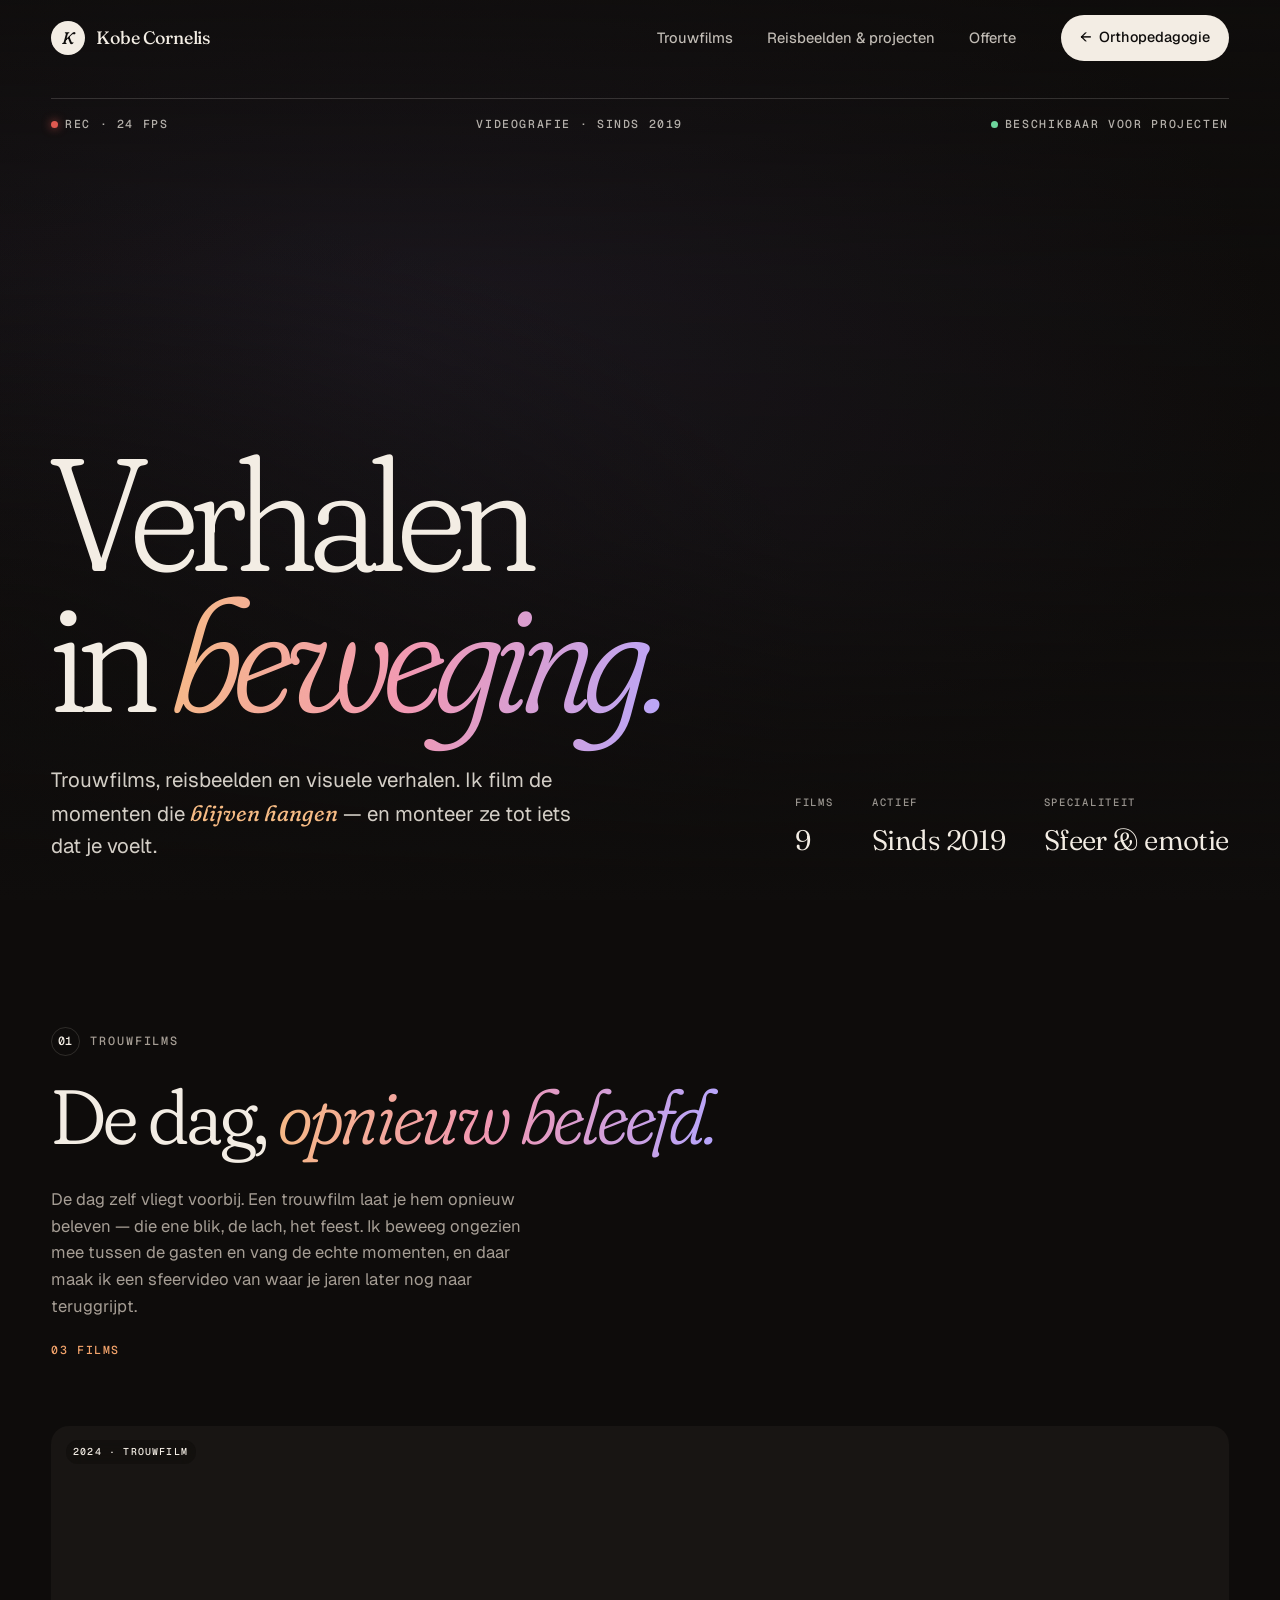
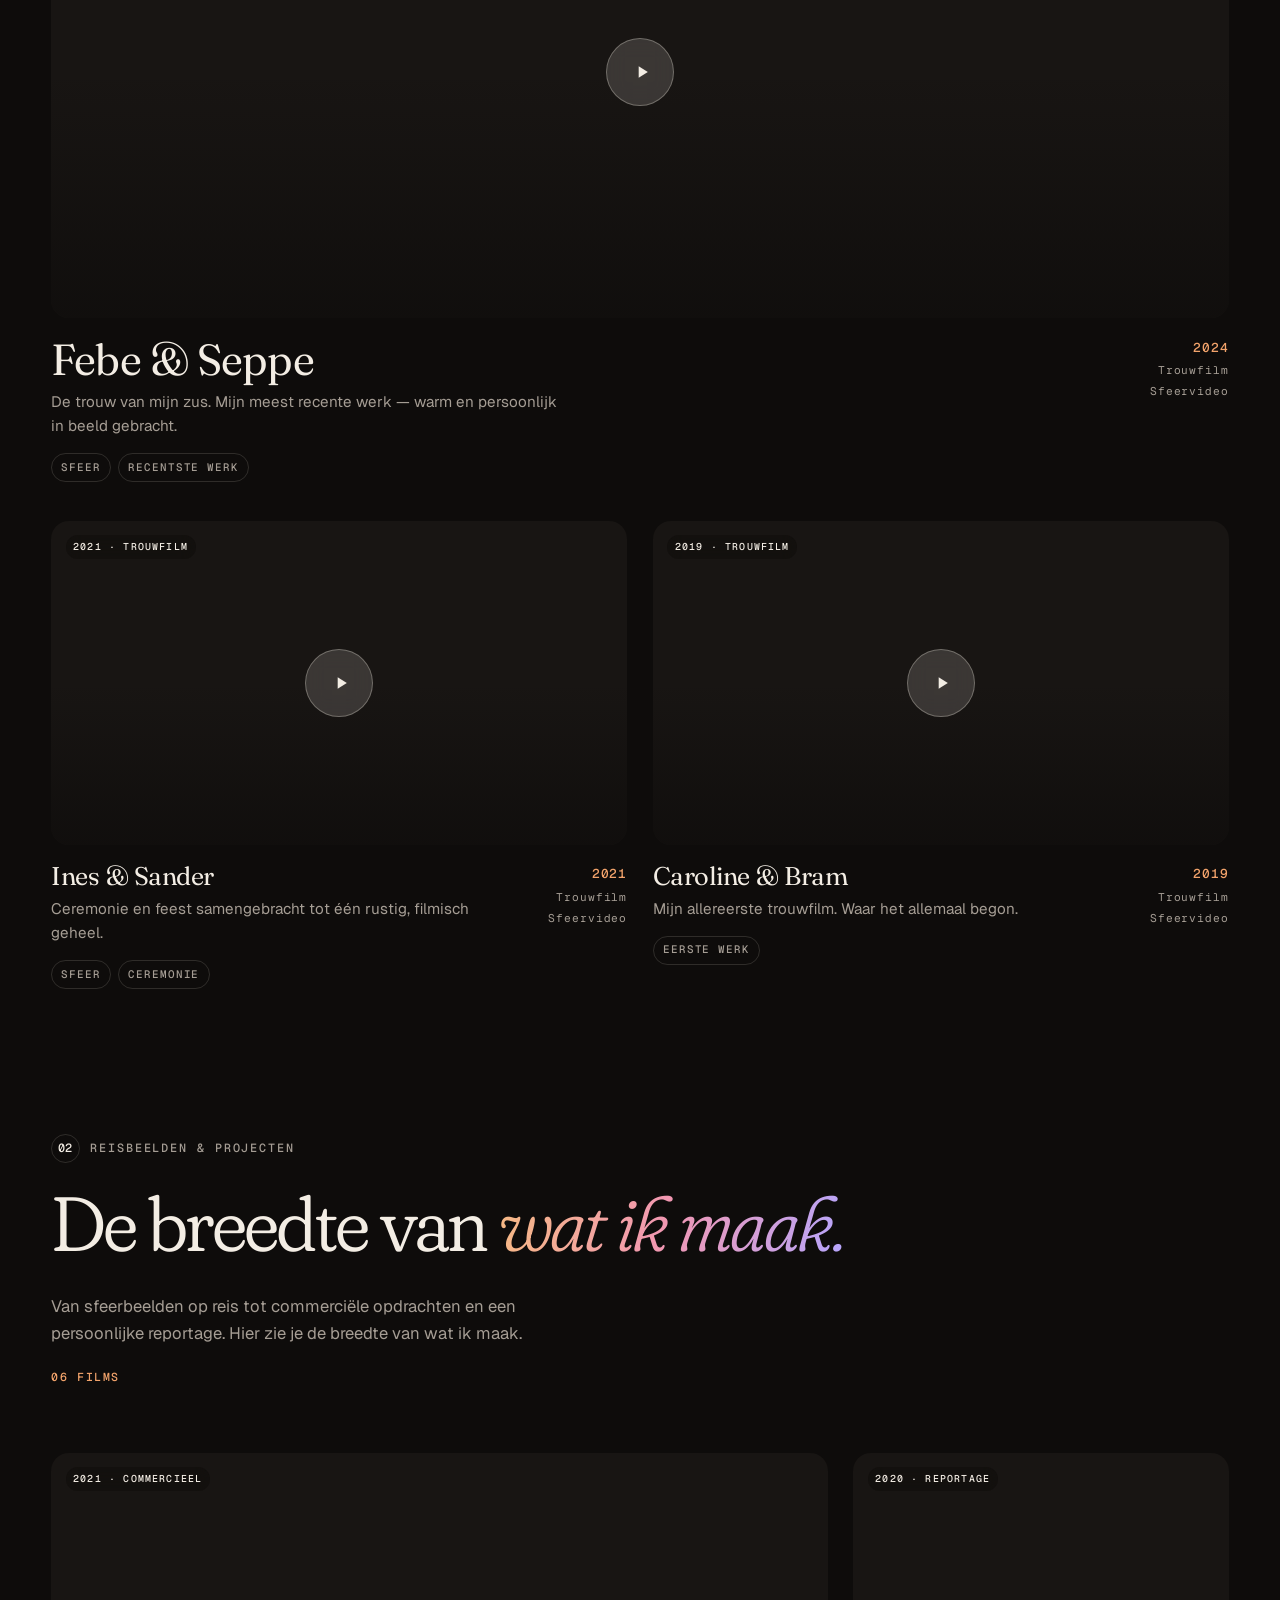
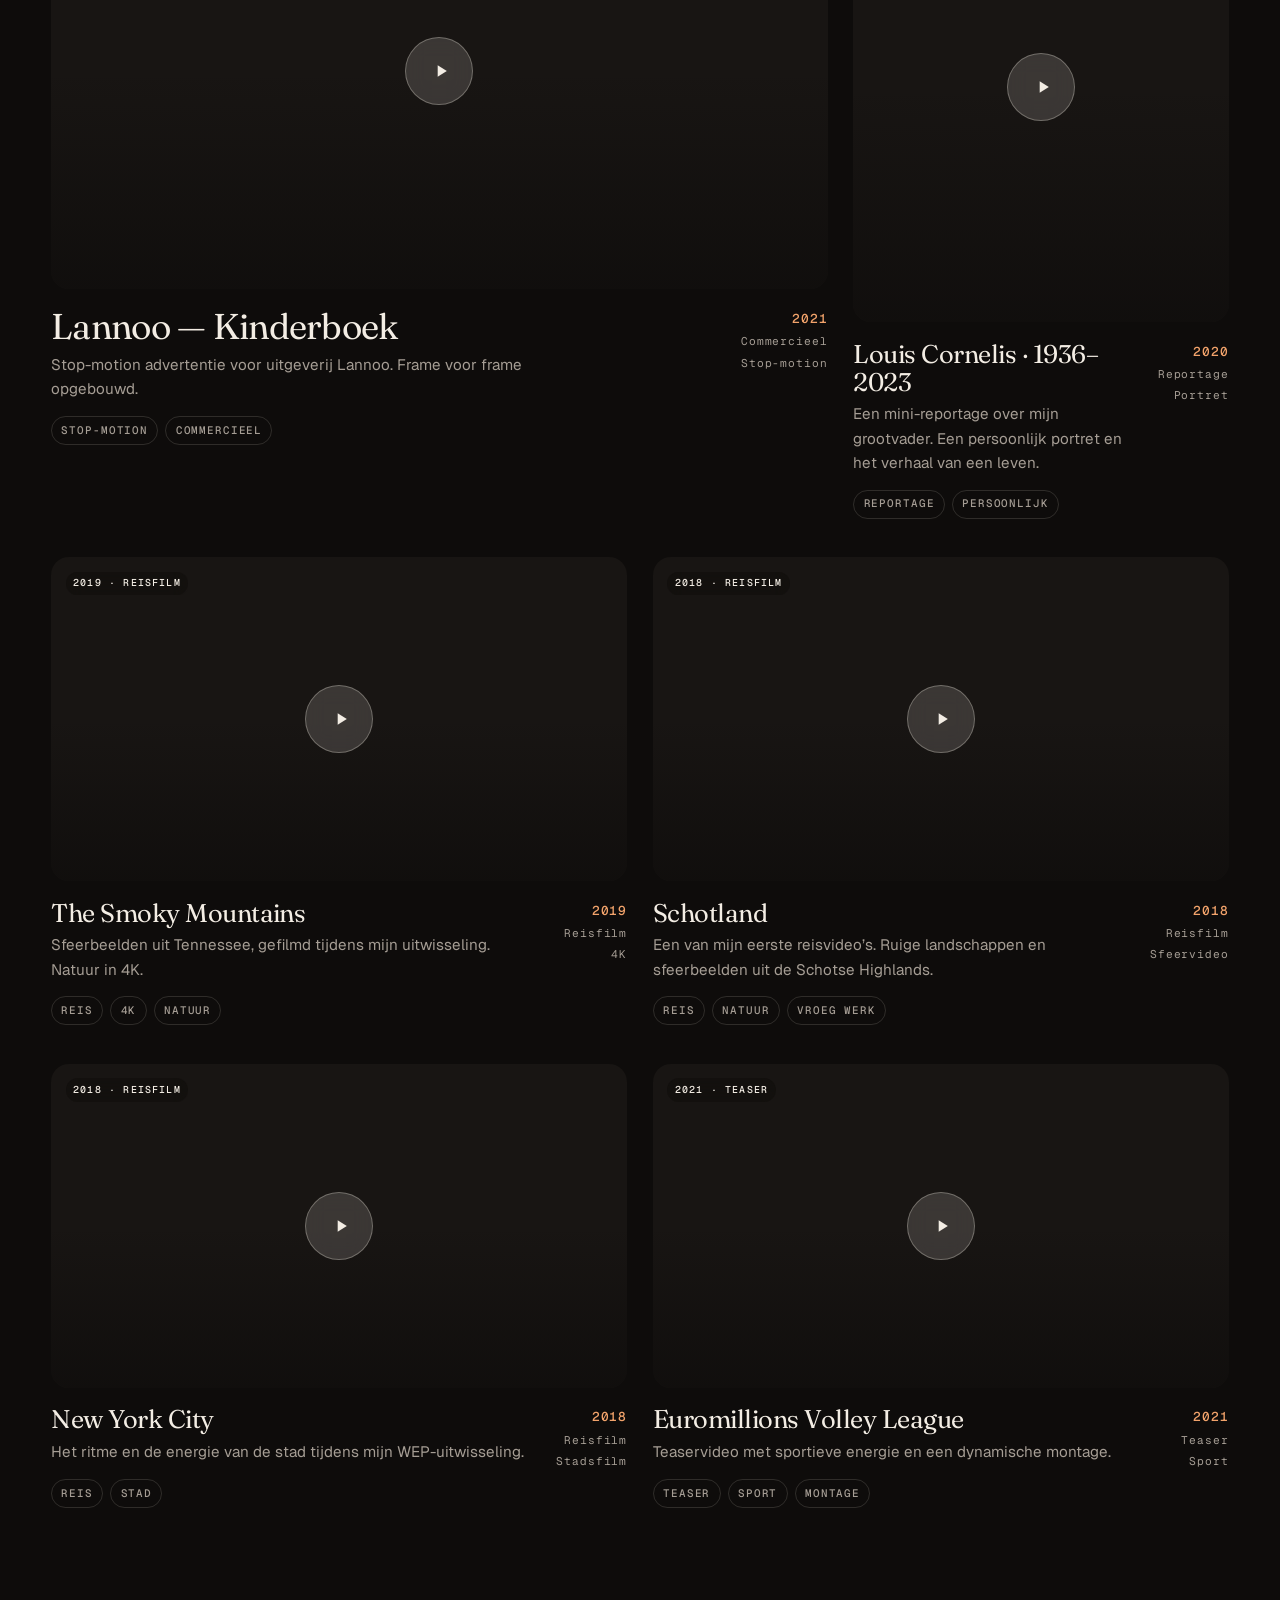
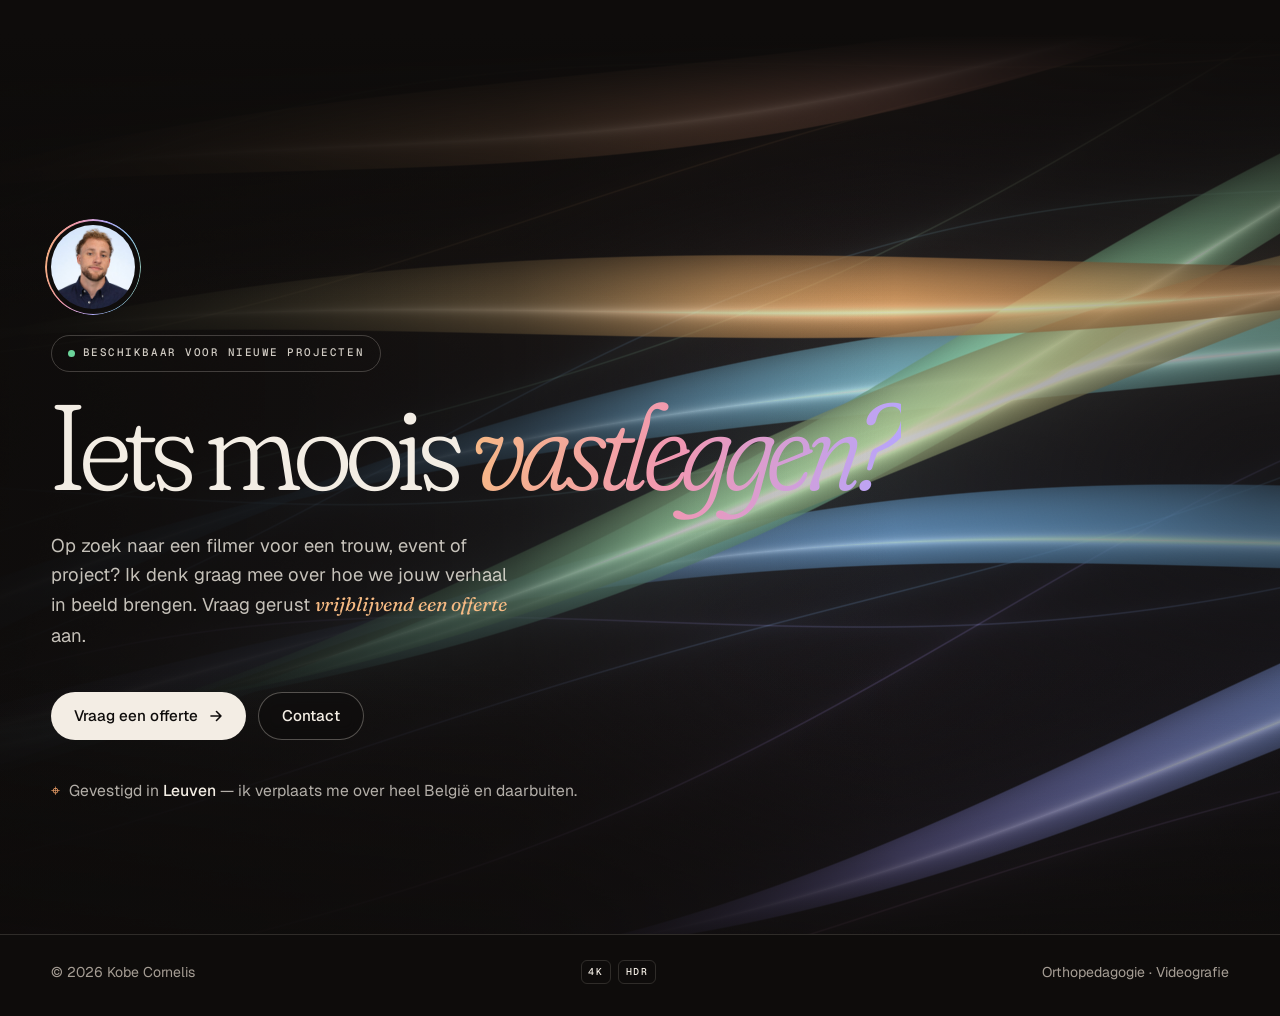
==== commit 55da111d: "Fix QA findings: short screens, lightbox sizing, a11y and old-browser fallbacks - Project stack and " ====
--- a/video/index.html
+++ b/video/index.html
@@ -52,7 +52,7 @@
     <a href="#projecten">Reisbeelden &amp; projecten</a>
     <a href="#contact">Offerte</a>
   </nav>
-  <a class="nav-back" href="../">
+  <a class="nav-back" href="../" aria-label="Terug naar Orthopedagogie">
     <span class="nav-back-arrow" aria-hidden="true">←</span>
     <span class="nav-back-label">Orthopedagogie</span>
   </a>
@@ -107,7 +107,15 @@
           <span class="films-count" data-count-for="wedding">03 films</span>
         </div>
       </header>
-      <div class="film-grid" id="gridWedding"></div>
+      <div class="film-grid" id="gridWedding">
+        <noscript>
+          <ul class="tags">
+            <li><a href="https://www.youtube.com/watch?v=1aSgwH5nDEA">Febe &amp; Seppe</a></li>
+            <li><a href="https://www.youtube.com/watch?v=4OBGTtQVUYo">Ines &amp; Sander</a></li>
+            <li><a href="https://www.youtube.com/watch?v=Q8kLe0-2gnc">Caroline &amp; Bram</a></li>
+          </ul>
+        </noscript>
+      </div>
     </div>
   </section>
 
@@ -124,7 +132,18 @@
           <span class="films-count" data-count-for="other">06 films</span>
         </div>
       </header>
-      <div class="film-grid" id="gridOther"></div>
+      <div class="film-grid" id="gridOther">
+        <noscript>
+          <ul class="tags">
+            <li><a href="https://www.youtube.com/watch?v=LOpTFsjrGvw">Lannoo — Kinderboek</a></li>
+            <li><a href="https://www.youtube.com/watch?v=s_slyU9heV4">Louis Cornelis · 1936–2023</a></li>
+            <li><a href="https://www.youtube.com/watch?v=PwpixmMHLhE">The Smoky Mountains</a></li>
+            <li><a href="https://www.youtube.com/watch?v=Aky2uWTmonw">Schotland</a></li>
+            <li><a href="https://www.youtube.com/watch?v=WDYyBPZgw1M">New York City</a></li>
+            <li><a href="https://www.youtube.com/watch?v=ZKUQl-iN1tE">Euromillions Volley League</a></li>
+          </ul>
+        </noscript>
+      </div>
     </div>
   </section>
 
@@ -154,13 +173,13 @@
 <footer class="footer" data-theme="dark">
   <div class="container footer-inner">
     <p>© <span data-year>2026</span> Kobe Cornelis</p>
-    <p class="footer-specs" aria-label="Opnamekwaliteit"><span class="spec-badge">4K</span><span class="spec-badge">HDR</span></p>
+    <p class="footer-specs" role="group" aria-label="Opnamekwaliteit"><span class="spec-badge">4K</span><span class="spec-badge">HDR</span></p>
     <p><a href="../" class="footer-top">Orthopedagogie</a> · Videografie</p>
   </div>
 </footer>
 
 <!-- Lightbox (native dialog: focus-trap en Escape gratis) -->
-<dialog class="lightbox" id="lightbox" aria-labelledby="lbTitle">
+<dialog class="lightbox" id="lightbox" aria-labelledby="lbTitle" data-lenis-prevent>
   <button class="lightbox-close" id="lbClose" type="button" aria-label="Sluiten">
     <svg viewBox="0 0 16 16" aria-hidden="true"><path d="M3.5 3.5l9 9M12.5 3.5l-9 9"/></svg>
   </button>
--- a/assets/css/style.css
+++ b/assets/css/style.css
@@ -61,6 +61,7 @@
 html {
   -webkit-text-size-adjust: 100%;
   text-size-adjust: 100%;
+  overflow-x: hidden; /* fallback: Safari < 16 kent geen clip */
   overflow-x: clip;
 }
 html:not(.lenis) { scroll-behavior: smooth; }
@@ -210,6 +211,7 @@
 /* Woord-maskers voor reveal-animaties */
 .w {
   display: inline-block;
+  overflow: hidden;
   overflow: clip;
   vertical-align: top;
   padding: 0.1em 0.08em 0.26em 0.04em;
@@ -365,7 +367,7 @@
 }
 .nav.is-scrolled::before { opacity: 1; transform: none; }
 .nav.is-hidden { transform: translateY(-115%); }
-.nav:focus-within { transform: none; }
+.nav:has(:focus-visible) { transform: none; }
 .nav.is-scrolled .nav-toggle { border-color: transparent; }
 
 .nav-brand {
@@ -485,7 +487,12 @@
   visibility: visible;
   transition: clip-path 0.85s var(--ease-io), visibility 0s;
 }
-.menu-open .nav { color: var(--paper); }
+.menu-open .nav {
+  color: var(--paper);
+  /* Zodra het menu volledig open is: effen balk, zodat gescrolde links niet onder logo/knop schuiven */
+  background-color: var(--ink);
+  transition: transform 0.6s var(--ease-out), color 0.4s, background-color 0s 0.85s;
+}
 .menu-open .nav::before { opacity: 0; }
 .menu-inner {
   min-height: 100%;
@@ -506,6 +513,9 @@
   line-height: 1.05;
   letter-spacing: -0.03em;
   border-bottom: 1px solid rgba(243, 237, 228, 0.1);
+}
+@media (max-height: 500px) {
+  .menu-list a { font-size: clamp(1.8rem, 11vh, 4.4rem); }
 }
 .menu-list a span {
   font-family: var(--font-mono);
@@ -548,6 +558,7 @@
   min-height: 100svh;
   display: flex;
   isolation: isolate;
+  overflow: hidden;
   overflow: clip;
   background:
     radial-gradient(60% 55% at 72% 46%, rgba(239, 151, 171, 0.22), transparent 70%),
@@ -607,12 +618,15 @@
   font-family: var(--font-display);
   font-weight: 300;
   font-size: clamp(4.4rem, min(16.5vw, 29vh), 19rem);
+  /* Lage laptopschermen: titel krimpt mee zodat tagline en knoppen boven de vouw blijven */
+  font-size: clamp(4.4rem, min(16.5vw, 29vh, (100svh - 22rem) * 0.47), 19rem);
   line-height: 0.84;
   letter-spacing: -0.045em;
   font-variation-settings: "SOFT" 100, "WONK" 0;
 }
 .hero-line {
   display: block;
+  overflow: hidden;
   overflow: clip;
   padding: 0.04em 0 0.1em;
   margin-bottom: -0.06em;
@@ -664,6 +678,7 @@
    BAND (marquee)
    ═══════════════════════════════════════════════════════════ */
 .band {
+  overflow: hidden;
   overflow: clip;
   padding: clamp(2.5rem, 6vh, 4rem) 0;
   border-bottom: 1px solid var(--line);
@@ -888,6 +903,15 @@
   will-change: transform;
 }
 .pillbox.is-physics .pill:active { cursor: grabbing; }
+/* Zonder physics (minder beweging, geen JS of Matter.js laadt niet): box groeit mee zodat alle pillen zichtbaar zijn */
+@media (prefers-reduced-motion: reduce) {
+  .pillbox { height: auto; min-height: clamp(260px, 24vw, 330px); }
+  .pills { min-height: inherit; }
+}
+html:not(.js) .pillbox,
+.pillbox.is-static { height: auto; min-height: clamp(260px, 24vw, 330px); }
+html:not(.js) .pills,
+.pillbox.is-static .pills { min-height: inherit; }
 
 /* ═══════════════════════════════════════════════════════════
    02 · VISIE
@@ -1089,6 +1113,7 @@
   display: flex;
   flex-direction: column;
   justify-content: center;
+  overflow: hidden;
   overflow: clip;
   padding: calc(var(--nav-h) + 2rem) 0 4rem;
 }
@@ -1277,13 +1302,21 @@
   transform: scaleX(0);
 }
 .is-horizontal .journey-progress { display: block; }
+/* Lagere laptop-/tabletschermen: compacter zodat de kaarten en de voortgangsbalk volledig in beeld passen */
+@media (min-width: 901px) and (max-height: 899px) {
+  .is-horizontal .journey-pin { padding: calc(var(--nav-h) + 0.5rem) 0 2.75rem; }
+  .is-horizontal .stop { padding: 1.3rem 1.5rem 1.4rem; }
+  .is-horizontal .stop-num { margin: 0.9rem 0 0.8rem; font-size: clamp(3.2rem, 8.5vh, 6rem); }
+  .is-horizontal .stop-num--icon svg { width: clamp(3rem, 7vh, 5rem); }
+  .is-horizontal .journey-progress { bottom: 1.25rem; }
+}
 
 /* ═══════════════════════════════════════════════════════════
    05 · PROJECTEN (gestapelde kaarten)
    ═══════════════════════════════════════════════════════════ */
 .work { padding: var(--section-pad) 0; }
 
-.stack { display: grid; gap: 6vh; }
+.stack { display: grid; grid-template-columns: minmax(0, 1fr); gap: 6vh; }
 .stack-item {
   position: sticky;
   top: calc(var(--nav-h) + 1rem + var(--i) * 20px);
@@ -1621,7 +1654,7 @@
 /* ═══════════════════════════════════════════════════════════
    07 · VIDEOGRAFIE (filmstrip)
    ═══════════════════════════════════════════════════════════ */
-.reel-sec { padding: var(--section-pad) 0; overflow: clip; }
+.reel-sec { padding: var(--section-pad) 0; overflow: hidden; overflow: clip; }
 .reel-head {
   display: flex;
   justify-content: space-between;
@@ -1707,6 +1740,7 @@
   display: flex;
   align-items: center;
   isolation: isolate;
+  overflow: hidden;
   overflow: clip;
   background:
     radial-gradient(55% 55% at 30% 70%, rgba(178, 165, 242, 0.2), transparent 70%),
@@ -1720,9 +1754,16 @@
   inset: 0;
   z-index: -1;
   pointer-events: none;
+  /* Extra verduistering links, waar de tekst staat: leesbaar boven de lichte linten */
   background:
     linear-gradient(180deg, var(--ink) 0%, rgba(14, 12, 11, 0) 30%, rgba(14, 12, 11, 0) 70%, rgba(14, 12, 11, 0.7) 100%),
+    linear-gradient(90deg, rgba(14, 12, 11, 0.62) 0%, rgba(14, 12, 11, 0.5) 40%, rgba(14, 12, 11, 0) 70%),
     radial-gradient(70% 70% at 100% 50%, rgba(14, 12, 11, 0.6), transparent 70%);
+}
+@media (max-width: 700px) {
+  .contact-shade {
+    background: linear-gradient(180deg, var(--ink) 0%, rgba(14, 12, 11, 0.62) 25%, rgba(14, 12, 11, 0.62) 80%, rgba(14, 12, 11, 0.85) 100%);
+  }
 }
 .contact .eyebrow { color: rgba(243, 237, 228, 0.7); }
 .contact .eyebrow span { border-color: rgba(243, 237, 228, 0.25); color: var(--paper); }
@@ -1790,6 +1831,9 @@
   padding: 0.9rem 1.2rem;
   border-radius: 999px;
   border: 1px solid rgba(243, 237, 228, 0.25);
+  background: rgba(14, 12, 11, 0.55);
+  -webkit-backdrop-filter: blur(8px);
+  backdrop-filter: blur(8px);
   font-size: 0.92rem;
   font-weight: 500;
   transition: background-color 0.3s, border-color 0.3s;
@@ -1851,9 +1895,17 @@
   opacity: 0;
   transform: translateY(16px) scale(0.9);
   pointer-events: none;
-  transition: opacity 0.5s var(--ease-out), transform 0.5s var(--ease-out);
-}
-.to-top.is-visible { opacity: 1; transform: none; pointer-events: auto; }
+  /* Onzichtbaar = ook niet focusbaar met Tab */
+  visibility: hidden;
+  transition: opacity 0.5s var(--ease-out), transform 0.5s var(--ease-out), visibility 0s linear 0.5s;
+}
+.to-top.is-visible {
+  opacity: 1;
+  transform: none;
+  pointer-events: auto;
+  visibility: visible;
+  transition: opacity 0.5s var(--ease-out), transform 0.5s var(--ease-out), visibility 0s;
+}
 .to-top svg { width: 100%; height: 100%; transform: rotate(-90deg); }
 .to-top circle { fill: none; stroke-width: 1.5; }
 .to-top-track { stroke: var(--line); }
@@ -1875,6 +1927,8 @@
   left: 50%;
   bottom: 1.6rem;
   z-index: 130;
+  width: max-content;
+  max-width: calc(100vw - 2rem);
   padding: 0.8rem 1.2rem;
   border-radius: 999px;
   background: var(--paper);
@@ -1937,11 +1991,21 @@
   .browser { width: 92%; margin: 2rem auto; transform: none; }
   .project--gids .project-visual { place-items: center; }
   .phone { transform: rotate(3deg) translateY(18%); width: 200px; }
+
+  /* Zonder JavaScript: geen dode menuknop, maar een horizontaal scrollbare linkstrook */
+  html:not(.js) .nav-toggle { display: none; }
+  html:not(.js) .nav-name { display: none; }
+  html:not(.js) .nav-links { display: flex; min-width: 0; overflow-x: auto; scrollbar-width: none; }
+  html:not(.js) .nav-links a { white-space: nowrap; }
 }
 
 @media (max-width: 700px) {
   .stack-item { position: relative; top: 0; }
   .stack { gap: 1.2rem; }
+}
+/* Gestapelde projectkaarten alleen sticky als een kaart volledig in beeld past (niet op gsm's in landscape / lage vensters) */
+@media (max-width: 900px) and (max-height: 959px), (max-height: 649px) {
+  .stack-item { position: relative; top: 0; }
 }
 
 @media (max-width: 600px) {
@@ -1975,6 +2039,21 @@
   .copy { width: 100%; justify-content: center; }
   .work-more a { margin-left: 0; }
   .to-top { bottom: 1rem; width: 46px; height: 46px; }
+}
+
+@media (max-width: 359px) {
+  .project-title { font-size: clamp(1.75rem, 10vw, 2.4rem); }
+}
+@media (max-width: 339px) {
+  .nav-name { display: none; }
+}
+
+/* Browsers zonder color-mix(): outline-cijfers en iconen in het traject blijven zichtbaar */
+@supports not (color: color-mix(in srgb, red 50%, blue)) {
+  .stop-num { -webkit-text-stroke: 1px rgba(243, 237, 228, 0.45); }
+  .stop-num--icon svg { stroke: rgba(243, 237, 228, 0.7); }
+  .stop-dot { box-shadow: 0 0 0 4px rgba(242, 163, 107, 0.22); }
+  .stop--key { border-color: rgba(242, 163, 107, 0.55); }
 }
 
 /* ═══════════════════════════════════════════════════════════
--- a/assets/css/video.css
+++ b/assets/css/video.css
@@ -41,6 +41,7 @@
   min-height: 100vh;
   min-height: 100svh;
   display: flex;
+  overflow: hidden;
   overflow: clip;
   isolation: isolate;
   background: radial-gradient(ellipse at 30% 40%, #1C1820 0%, #0E0C0B 70%);
@@ -320,10 +321,15 @@
 }
 .lightbox-inner {
   width: 100%;
+  /* Begrensd door de schermhoogte, zodat de volledige speler (incl. YouTube-bediening) en het onderschrift in beeld blijven */
+  width: min(100%, calc((100vh - 2 * clamp(1rem, 5vw, 4rem) - 4.5rem) * 16 / 9));
+  width: min(100%, calc((100dvh - 2 * clamp(1rem, 5vw, 4rem) - 4.5rem) * 16 / 9));
   max-width: 1180px;
   transform: scale(0.97);
   transition: transform 0.5s var(--ease-out);
 }
+/* Fallback voor browsers zonder <dialog> (Safari ≤ 15.3) */
+.lightbox.is-fallback { position: fixed; inset: 0; z-index: 300; background: rgba(8, 7, 6, 0.92); }
 .lightbox[open] .lightbox-inner { transform: none; }
 .lightbox-frame {
   position: relative;
@@ -418,7 +424,13 @@
 .voutro .contact-text em { font-family: var(--font-display); color: #F6BA83; font-size: 1.06em; }
 .voutro-actions { display: flex; flex-wrap: wrap; gap: 0.7rem; }
 .voutro .btn--solid { background: var(--paper); color: var(--ink); }
-.voutro .btn--line { border-color: rgba(243, 237, 228, 0.3); color: var(--paper); }
+.voutro .btn--line {
+  border-color: rgba(243, 237, 228, 0.3);
+  color: var(--paper);
+  background: rgba(14, 12, 11, 0.55);
+  -webkit-backdrop-filter: blur(8px);
+  backdrop-filter: blur(8px);
+}
 .voutro .btn--line::before { background: var(--paper); }
 .voutro .btn--line:hover { color: var(--ink); }
 .voutro-loc { margin-top: 2.4rem; color: rgba(243, 237, 228, 0.72); font-size: 0.98rem; }
@@ -448,12 +460,18 @@
   .film--wide, .film--feature, .film--feature-r, .film--half, .film--third { grid-column: span 12; }
   .film--wide .film-frame { aspect-ratio: 16 / 9; }
   .film--feature-r .film-frame { aspect-ratio: 16 / 9; }
+
+  /* Geen menu op deze pagina: houd de 'Offerte'-link zichtbaar in de navigatie */
+  .page-video .nav-links { display: flex; margin-left: auto; }
+  .page-video .nav-links a:not([href="#contact"]) { display: none; }
 }
 @media (max-width: 600px) {
   .nav-back { padding: 0.65rem 0.85rem; }
   .nav-back-label { display: none; }
   .vhero-title { font-size: clamp(3.4rem, 17vw, 6rem); }
   .vhero .hero-meta > span:first-child { display: none; }
+  .vhero .hero-meta-mid { display: none; }
+  .voutro-actions { align-self: stretch; }
   .vhero-still img { object-position: 24% 50%; }
   .vhero-stats { gap: 1rem 1.6rem; }
   .film-info { flex-direction: column; gap: 0.5rem; }
@@ -461,6 +479,18 @@
   .film-meta b { display: inline; }
   .voutro-actions .btn { flex: 1 1 auto; justify-content: center; }
 }
+@media (max-width: 380px) {
+  .page-video .nav-name { display: none; }
+}
+/* Lage schermen (gsm in landscape): speler zo groot mogelijk, onderschrift weg, vrij van de sluitknop */
+@media (max-height: 500px) {
+  .lightbox { padding: 0.75rem 4.5rem; }
+  .lightbox-inner {
+    width: min(100%, calc((100vh - 1.5rem) * 16 / 9));
+    width: min(100%, calc((100dvh - 1.5rem) * 16 / 9));
+  }
+  .lightbox-cap { display: none; }
+}
 @media (prefers-reduced-motion: reduce) {
   .vhero-still img { animation: none; }
   .js .vhero [data-intro] { opacity: 1; }
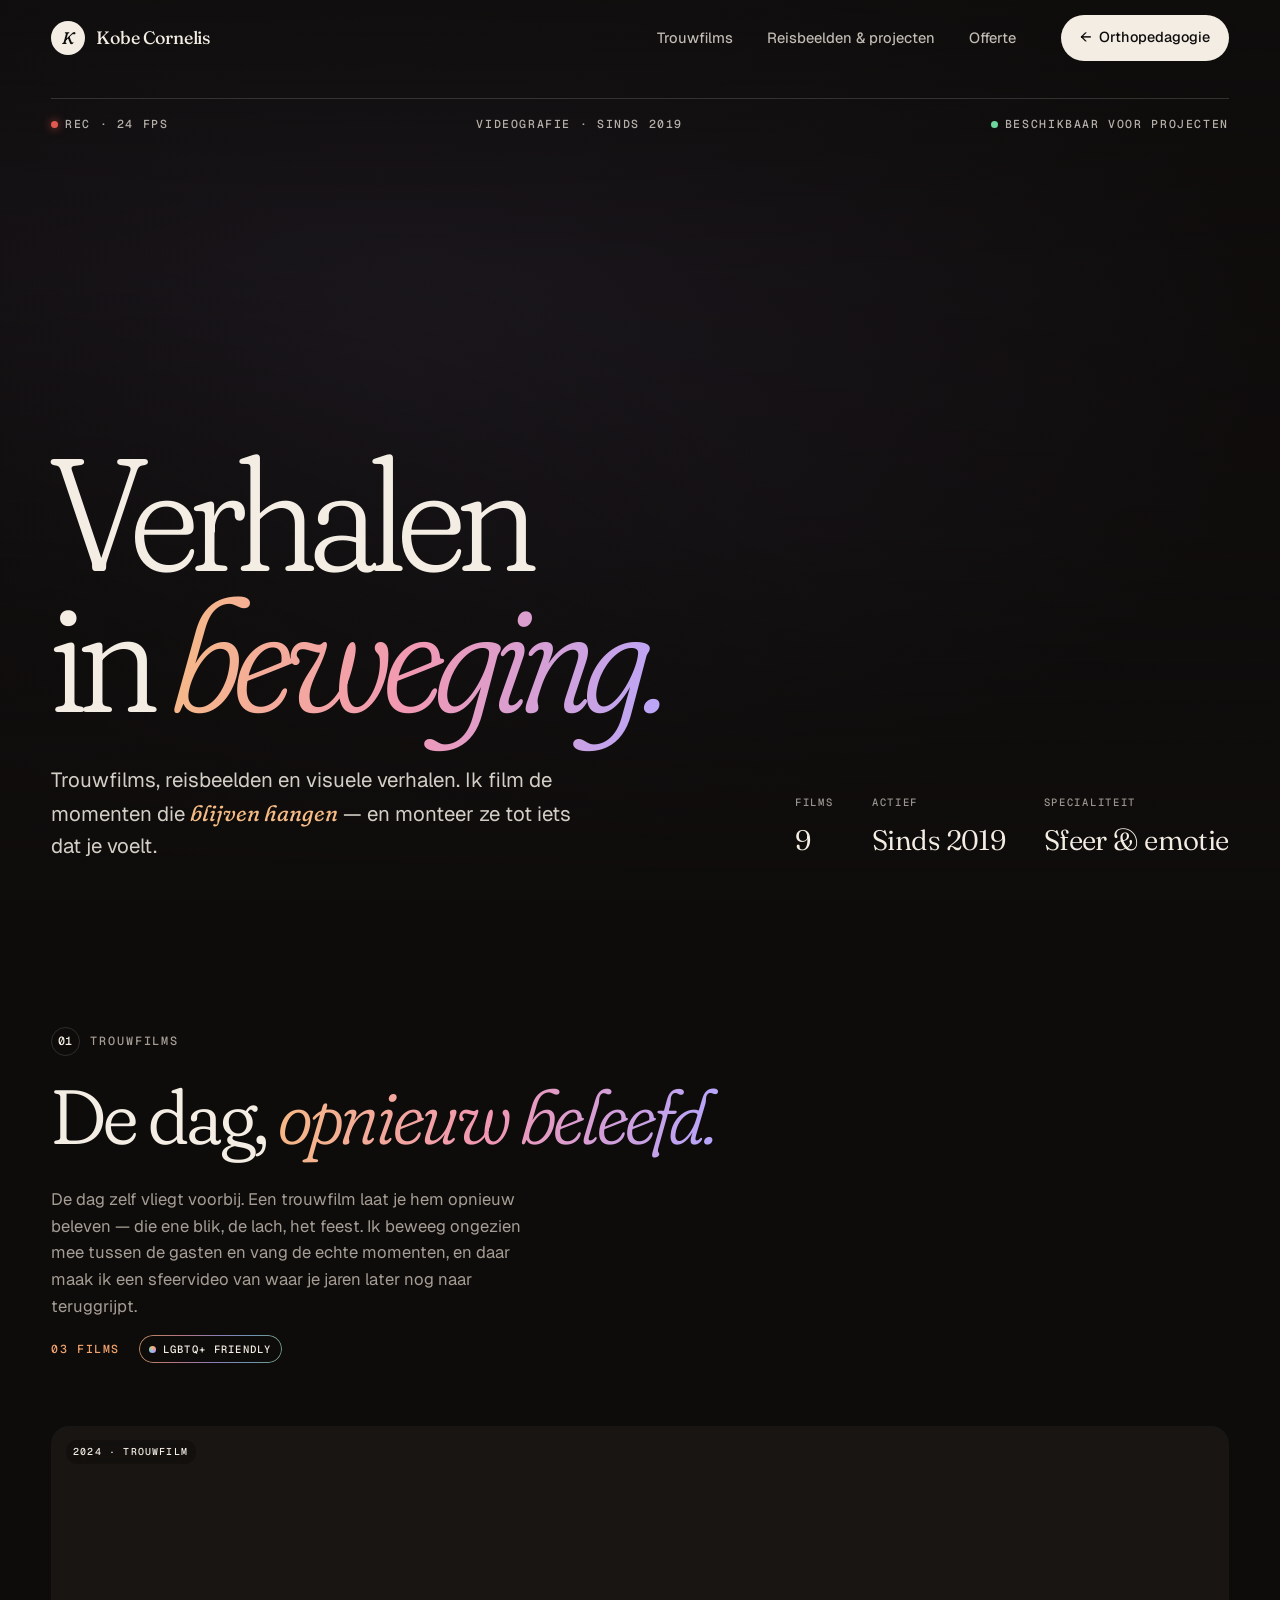
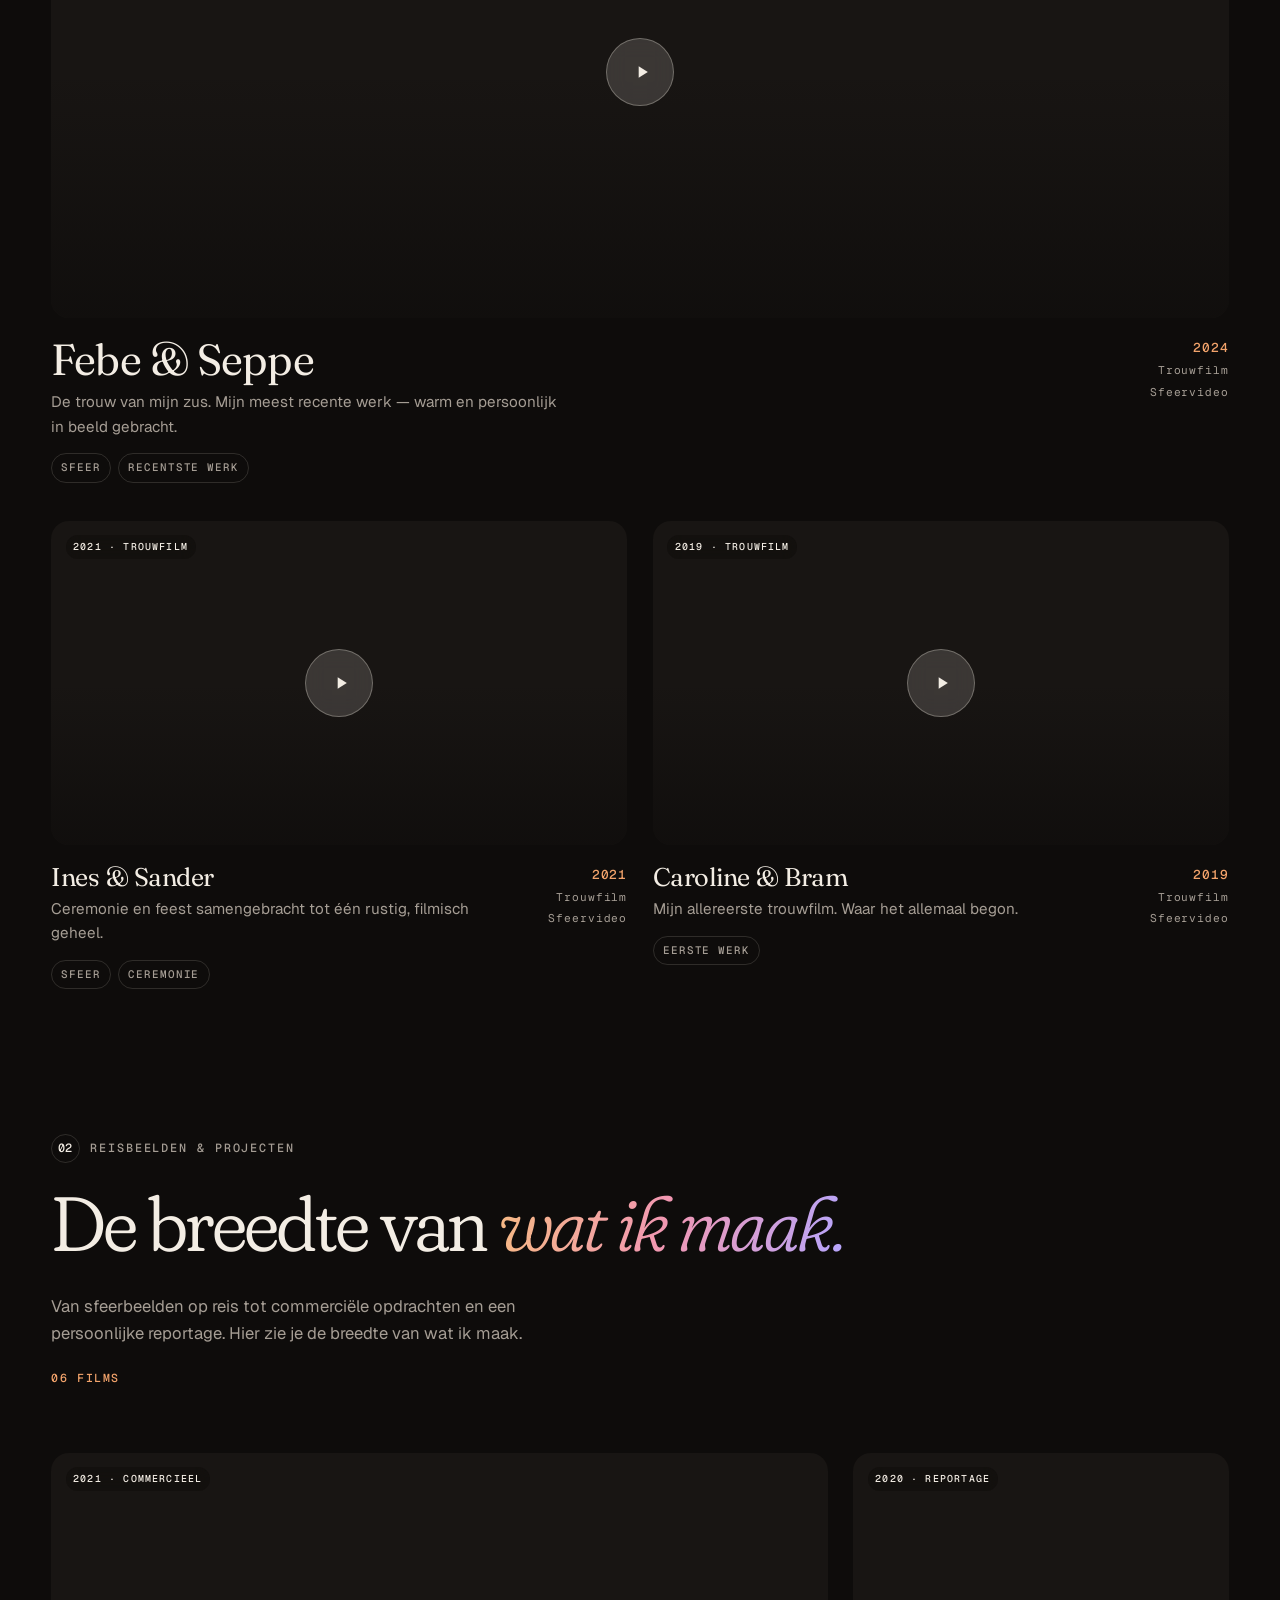
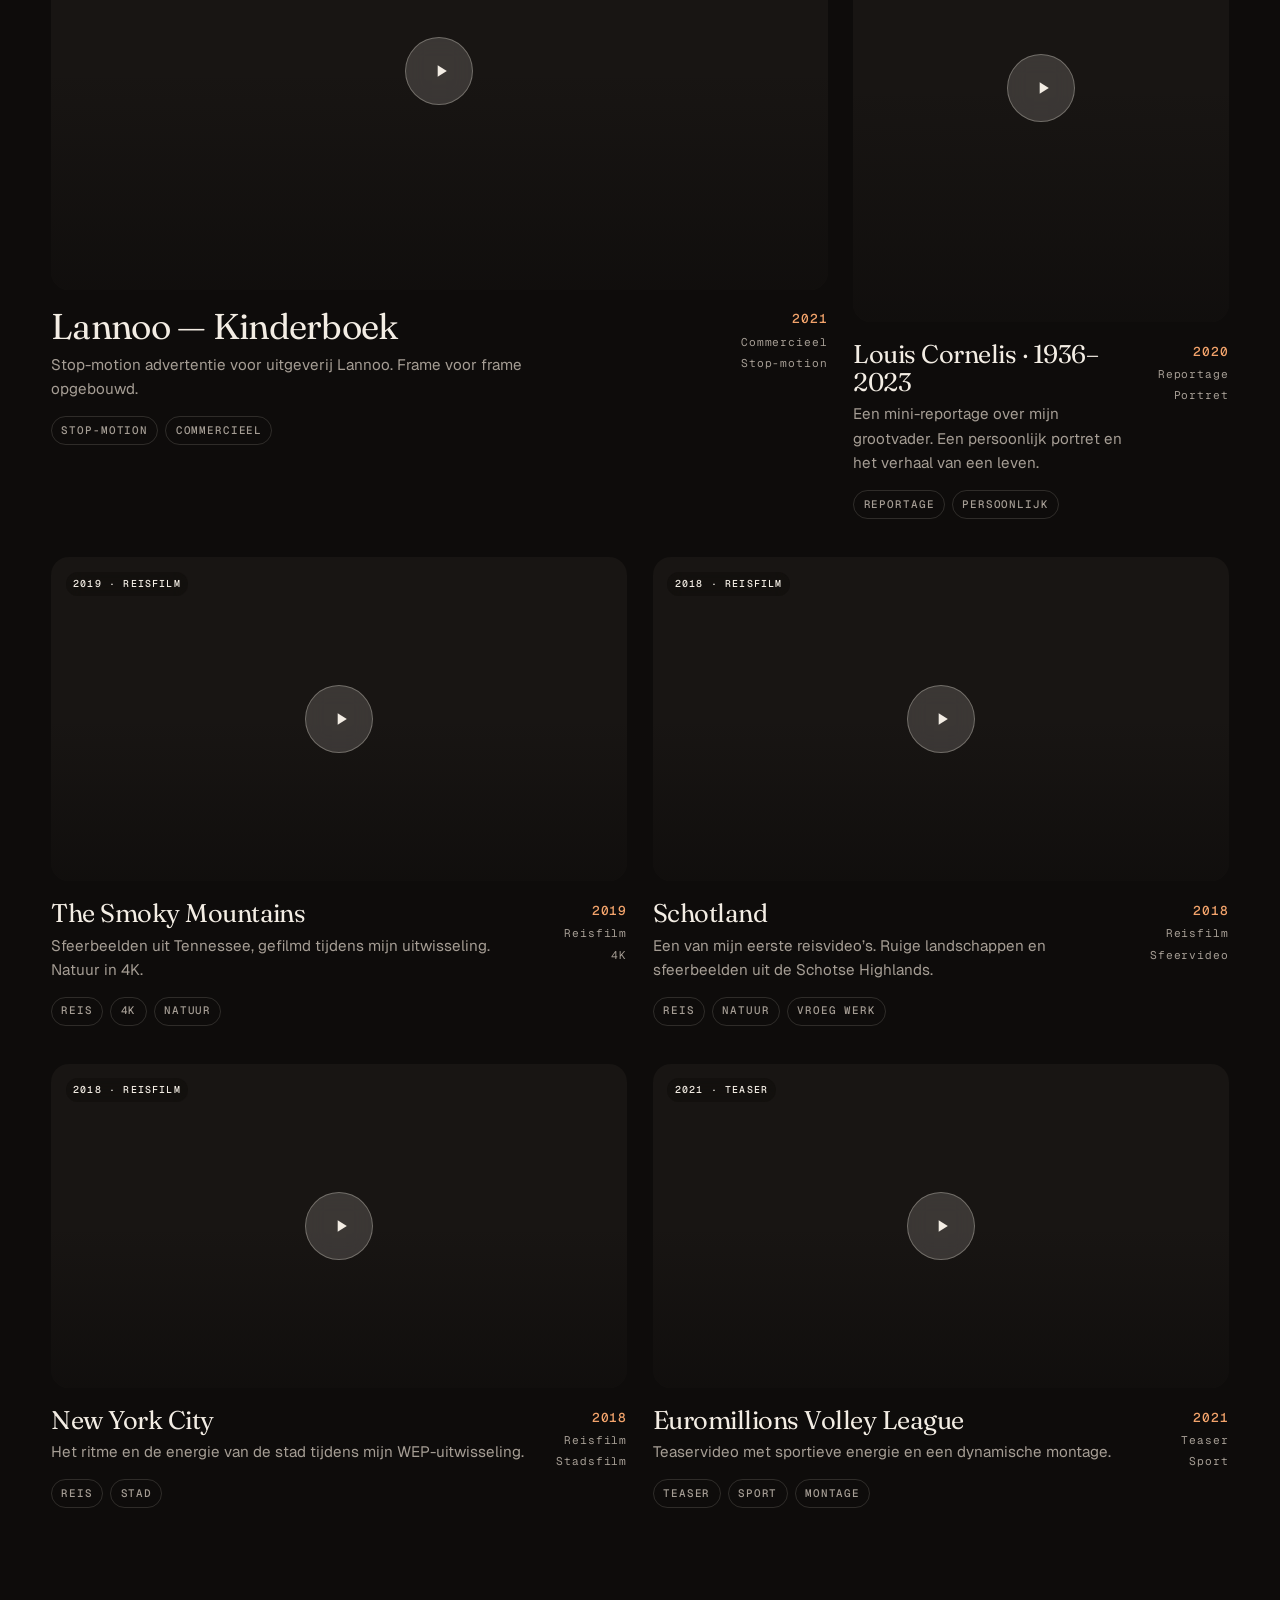
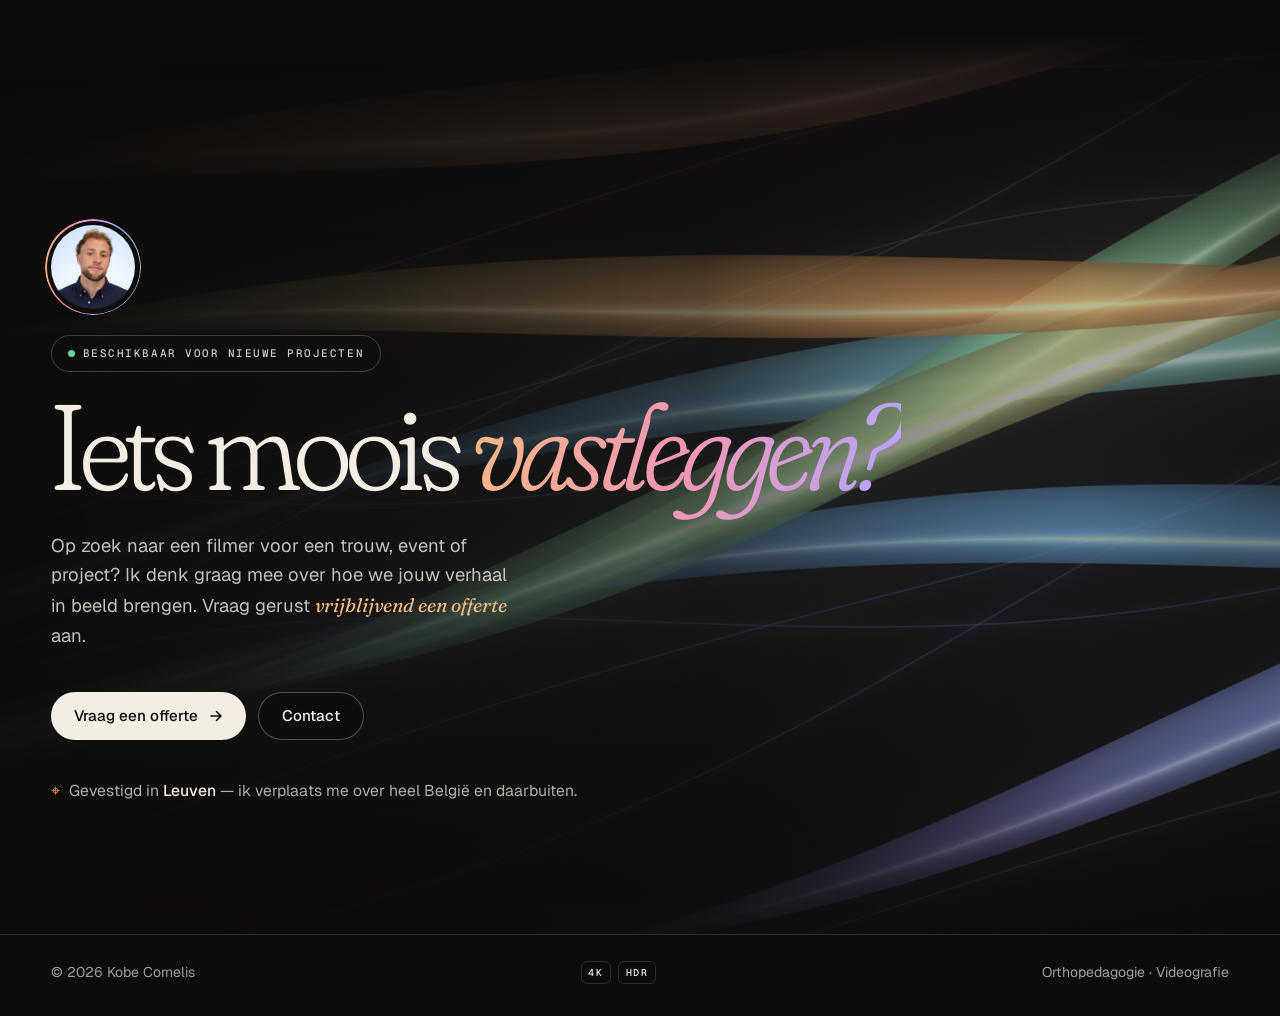
==== commit 11192b8b: "Add an LGBTQ+ friendly pill to the wedding films section A small pill with a spectrum border and dot" ====
--- a/video/index.html
+++ b/video/index.html
@@ -104,7 +104,10 @@
         </div>
         <div class="films-side" data-reveal>
           <p>De dag zelf vliegt voorbij. Een trouwfilm laat je hem opnieuw beleven — die ene blik, de lach, het feest. Ik beweeg ongezien mee tussen de gasten en vang de echte momenten, en daar maak ik een sfeervideo van waar je jaren later nog naar teruggrijpt.</p>
-          <span class="films-count" data-count-for="wedding">03 films</span>
+          <div class="films-side-foot">
+            <span class="films-count" data-count-for="wedding">03 films</span>
+            <span class="pride-pill"><i class="pride-dot" aria-hidden="true"></i>LGBTQ+ friendly</span>
+          </div>
         </div>
       </header>
       <div class="film-grid" id="gridWedding">
--- a/assets/css/style.css
+++ b/assets/css/style.css
@@ -366,8 +366,11 @@
   transition: opacity 0.5s var(--ease-out), transform 0.5s var(--ease-out);
 }
 .nav.is-scrolled::before { opacity: 1; transform: none; }
+/* Zonder JavaScript is er geen scrollstatus: toon de achtergrond van de navigatie altijd */
+html:not(.js) .nav::before { opacity: 1; transform: none; }
 .nav.is-hidden { transform: translateY(-115%); }
 .nav:has(:focus-visible) { transform: none; }
+@supports not selector(:has(*)) { .nav:focus-within { transform: none; } }
 .nav.is-scrolled .nav-toggle { border-color: transparent; }
 
 .nav-brand {
@@ -618,8 +621,6 @@
   font-family: var(--font-display);
   font-weight: 300;
   font-size: clamp(4.4rem, min(16.5vw, 29vh), 19rem);
-  /* Lage laptopschermen: titel krimpt mee zodat tagline en knoppen boven de vouw blijven */
-  font-size: clamp(4.4rem, min(16.5vw, 29vh, (100svh - 22rem) * 0.47), 19rem);
   line-height: 0.84;
   letter-spacing: -0.045em;
   font-variation-settings: "SOFT" 100, "WONK" 0;
@@ -1304,6 +1305,7 @@
 .is-horizontal .journey-progress { display: block; }
 /* Lagere laptop-/tabletschermen: compacter zodat de kaarten en de voortgangsbalk volledig in beeld passen */
 @media (min-width: 901px) and (max-height: 899px) {
+  .is-horizontal .stop { width: clamp(400px, 32vw, 440px); }
   .is-horizontal .journey-pin { padding: calc(var(--nav-h) + 0.5rem) 0 2.75rem; }
   .is-horizontal .stop { padding: 1.3rem 1.5rem 1.4rem; }
   .is-horizontal .stop-num { margin: 0.9rem 0 0.8rem; font-size: clamp(3.2rem, 8.5vh, 6rem); }
@@ -1346,7 +1348,7 @@
 }
 .project--thesis { --pc-bg: #1D1828; --pc-fg: #F3EDE4; --pc-muted: #B3A9C2; --pc-line: rgba(243, 237, 228, 0.16); }
 .project--emfi   { --pc-bg: #E5D7C1; --pc-fg: #231D18; --pc-muted: #62554A; --pc-line: rgba(35, 29, 24, 0.16); }
-.project--gids   { --pc-bg: #0D4840; --pc-fg: #ECF5F2; --pc-muted: #A5C9C0; --pc-line: rgba(236, 245, 242, 0.18); }
+.project--gids   { --pc-bg: #FBF8F4; --pc-fg: #17162A; --pc-muted: #46435A; --pc-line: #DAD1C3; }
 
 .project-copy {
   display: flex;
@@ -1522,15 +1524,77 @@
 .project:hover .float-chip--a { transform: rotate(-2deg) translate(-8px, -10px); }
 .project:hover .float-chip--b { transform: rotate(2deg) translate(8px, 10px); }
 
-/* Regenbooggids — browservenster */
-.project--gids .project-visual { place-items: center start; }
+/* Regenbooggids — in de stijl van de site zelf: warm papier, de zesbandige boog, teal */
+.project--gids {
+  background:
+    radial-gradient(40% 55% at 0% 6%, rgba(238, 111, 156, 0.2), transparent 70%),
+    radial-gradient(45% 60% at 100% 0%, rgba(70, 179, 214, 0.2), transparent 70%),
+    radial-gradient(40% 50% at 46% 108%, rgba(245, 210, 63, 0.2), transparent 70%),
+    var(--pc-bg);
+}
+.project--gids .project-top { color: #6E6A82; }
+.project--gids .project-num {
+  border: 1.5px solid transparent;
+  background:
+    linear-gradient(var(--pc-bg), var(--pc-bg)) padding-box,
+    conic-gradient(#EE6F9C, #F4A44A, #F5D23F, #5BBF7A, #46B3D6, #7B6FD4, #EE6F9C) border-box;
+}
+.project--gids .project-title { font-weight: 560; font-variation-settings: "SOFT" 50; }
+.project--gids .tags li { border-color: transparent; background: var(--tone-bg); color: var(--tone); }
+.project--gids .tags li:nth-child(1) { --tone: #5B3FC4; --tone-bg: #ECE8FB; }
+.project--gids .tags li:nth-child(2) { --tone: #B4234F; --tone-bg: #FCE6EC; }
+.project--gids .tags li:nth-child(3) { --tone: #0B6B5D; --tone-bg: #DFF2EC; }
+.project--gids .tags li:nth-child(4) { --tone: #A4510B; --tone-bg: #FBEEDA; }
+.project--gids .project-cta {
+  background: #0B6B5D;
+  color: #FFFFFF;
+  font-weight: 600;
+  box-shadow: 0 1px 0 rgba(255, 255, 255, 0.18) inset, 0 10px 24px -10px rgba(11, 107, 93, 0.75);
+  transition: transform 0.5s var(--ease-out), background-color 0.3s;
+}
+.project--gids:hover .project-cta { background: #075247; }
+
+/* De kaart zelf knipt af; zo krijgt de gloed geen harde naad op de kolomrand */
+.project--gids .project-visual { place-items: center start; overflow: visible; }
+/* Stippenraster, zoals achter de boog op de site */
+.project--gids .project-visual::before {
+  content: '';
+  position: absolute;
+  inset: 0;
+  background-image: radial-gradient(circle at 1px 1px, rgba(23, 22, 42, 0.16) 1px, transparent 0);
+  background-size: 26px 26px;
+  -webkit-mask-image: radial-gradient(ellipse 60% 60% at 55% 45%, #000 10%, transparent 72%);
+          mask-image: radial-gradient(ellipse 60% 60% at 55% 45%, #000 10%, transparent 72%);
+  opacity: 0.55;
+}
+/* Zachte regenbooggloed achter het venster */
+.gids-glow {
+  position: absolute;
+  left: 4%;
+  top: -6%;
+  width: 104%;
+  height: auto;
+  overflow: visible;
+  filter: blur(28px);
+  opacity: 0.5;
+  pointer-events: none;
+}
+.gids-glow path { fill: none; stroke-width: 30; stroke-linecap: round; }
+.gids-glow path:nth-child(1) { stroke: #EE6F9C; }
+.gids-glow path:nth-child(2) { stroke: #F4A44A; }
+.gids-glow path:nth-child(3) { stroke: #F5D23F; }
+.gids-glow path:nth-child(4) { stroke: #5BBF7A; }
+.gids-glow path:nth-child(5) { stroke: #46B3D6; }
+.gids-glow path:nth-child(6) { stroke: #7B6FD4; }
 .browser {
+  position: relative;
   width: 118%;
   margin-left: 4%;
-  border-radius: 14px;
+  border-radius: 16px;
   overflow: hidden;
-  background: #F2EFF5;
-  box-shadow: 0 50px 90px -40px rgba(0, 0, 0, 0.65);
+  background: #FFFFFF;
+  border: 1px solid #E9E2D7;
+  box-shadow: 0 2px 6px rgba(23, 22, 42, 0.05), 0 50px 90px -40px rgba(23, 22, 42, 0.45);
   transform: perspective(1400px) rotateY(-10deg) rotateX(4deg);
   transform-origin: 0 50%;
   transition: transform 1s var(--ease-out);
@@ -1541,21 +1605,30 @@
   align-items: center;
   gap: 6px;
   padding: 10px 14px;
-  background: #E4DFEA;
-}
-.browser-bar i { width: 10px; height: 10px; border-radius: 50%; background: #CFC6D8; }
+  background: #F5F0E8;
+  border-bottom: 1px solid #E9E2D7;
+}
+.browser-bar i { width: 10px; height: 10px; border-radius: 50%; background: #DAD1C3; }
 .browser-bar i:nth-child(1) { background: #EE8C7E; }
 .browser-bar i:nth-child(2) { background: #F0C46B; }
 .browser-bar i:nth-child(3) { background: #8BCB8F; }
 .browser-bar span {
+  display: inline-flex;
+  align-items: center;
+  gap: 6px;
   margin-left: 12px;
-  padding: 3px 14px;
-  border-radius: 6px;
-  background: #F6F3F8;
+  padding: 3px 14px 3px 10px;
+  border-radius: 999px;
+  background: #FFFFFF;
+  border: 1px solid #E9E2D7;
   font-family: var(--font-mono);
   font-size: 0.66rem;
-  color: #6D6578;
-}
+  color: #6E6A82;
+}
+.browser-fav { width: 13px; height: 13px; fill: none; stroke-width: 6; stroke-linecap: round; }
+.browser-fav path:nth-child(1) { stroke: #EE6F9C; }
+.browser-fav path:nth-child(2) { stroke: #F5D23F; }
+.browser-fav path:nth-child(3) { stroke: #46B3D6; }
 .browser img { width: 100%; height: auto; }
 
 .work-more {
@@ -1760,7 +1833,16 @@
     linear-gradient(90deg, rgba(14, 12, 11, 0.62) 0%, rgba(14, 12, 11, 0.5) 40%, rgba(14, 12, 11, 0) 70%),
     radial-gradient(70% 70% at 100% 50%, rgba(14, 12, 11, 0.6), transparent 70%);
 }
-@media (max-width: 700px) {
+@media (min-width: 701px) {
+  .contact-shade {
+    background:
+      linear-gradient(180deg, var(--ink) 0%, rgba(14, 12, 11, 0) 30%, rgba(14, 12, 11, 0) 70%, rgba(14, 12, 11, 0.7) 100%),
+      linear-gradient(90deg, rgba(14, 12, 11, 0.7) 0%, rgba(14, 12, 11, 0.62) 55%, rgba(14, 12, 11, 0) 85%),
+      radial-gradient(70% 70% at 100% 50%, rgba(14, 12, 11, 0.6), transparent 70%);
+  }
+}
+/* Gsm en tablet staand: tekst over de volle breedte, dus een egale verduistering */
+@media (max-width: 700px), (max-width: 1024px) and (orientation: portrait) {
   .contact-shade {
     background: linear-gradient(180deg, var(--ink) 0%, rgba(14, 12, 11, 0.62) 25%, rgba(14, 12, 11, 0.62) 80%, rgba(14, 12, 11, 0.85) 100%);
   }
@@ -1838,7 +1920,7 @@
   font-weight: 500;
   transition: background-color 0.3s, border-color 0.3s;
 }
-.copy:hover { background: rgba(243, 237, 228, 0.08); border-color: rgba(243, 237, 228, 0.5); }
+.copy:hover { background-color: rgba(52, 47, 43, 0.72); border-color: rgba(243, 237, 228, 0.5); }
 .copy svg { width: 1rem; height: 1rem; fill: none; stroke: currentColor; stroke-width: 1.5; stroke-linejoin: round; }
 .copy.is-copied { border-color: #6BD49A; color: #A9EBC6; }
 
@@ -2004,7 +2086,7 @@
   .stack { gap: 1.2rem; }
 }
 /* Gestapelde projectkaarten alleen sticky als een kaart volledig in beeld past (niet op gsm's in landscape / lage vensters) */
-@media (max-width: 900px) and (max-height: 959px), (max-height: 649px) {
+@media (max-width: 900.98px) and (max-height: 959.98px), (max-height: 649.98px) {
   .stack-item { position: relative; top: 0; }
 }
 
@@ -2054,6 +2136,20 @@
   .stop-num--icon svg { stroke: rgba(243, 237, 228, 0.7); }
   .stop-dot { box-shadow: 0 0 0 4px rgba(242, 163, 107, 0.22); }
   .stop--key { border-color: rgba(242, 163, 107, 0.55); }
+}
+
+/* Lage laptopschermen: hero-titel krimpt mee zodat tagline en knoppen boven de vouw blijven */
+@media (min-width: 901px) {
+  .hero-title { font-size: clamp(4.4rem, min(16.5vw, 29vh, (100svh - 22rem) * 0.47), 19rem); }
+}
+/* Kleine gsm's (bv. 360x640): iets minder lucht rond de titel */
+@media (max-width: 600px) and (max-height: 700px) {
+  .hero-title { padding: 2vh 0 1.5vh; }
+}
+/* Geen flits van titel en navigatie vóór de intro-animatie (het vangnet zet is-ready na 3,5 s) */
+@media (prefers-reduced-motion: no-preference) {
+  .js:not(.is-ready) .hero-word,
+  .js:not(.is-ready) body:not(.page-video) .nav { opacity: 0; }
 }
 
 /* ═══════════════════════════════════════════════════════════
--- a/assets/css/video.css
+++ b/assets/css/video.css
@@ -175,6 +175,48 @@
   text-transform: uppercase;
   color: var(--accent);
 }
+.films-side-foot {
+  display: flex;
+  flex-wrap: wrap;
+  align-items: center;
+  gap: 0.8rem 1.2rem;
+}
+/* Regenboogpil bij de trouwfilms: rand en stip in het spectrum van de site */
+.pride-pill {
+  position: relative;
+  display: inline-flex;
+  align-items: center;
+  gap: 0.6em;
+  padding: 0.5em 0.95em;
+  border-radius: 999px;
+  font-family: var(--font-mono);
+  font-size: 0.66rem;
+  font-weight: 500;
+  letter-spacing: 0.12em;
+  text-transform: uppercase;
+  color: var(--fg);
+  white-space: nowrap;
+}
+.pride-pill::before {
+  content: '';
+  position: absolute;
+  inset: 0;
+  border-radius: inherit;
+  padding: 1px;
+  background: var(--spectrum);
+  -webkit-mask: linear-gradient(#000 0 0) content-box, linear-gradient(#000 0 0);
+  -webkit-mask-composite: xor;
+  mask: linear-gradient(#000 0 0) content-box exclude, linear-gradient(#000 0 0);
+  opacity: 0.75;
+  pointer-events: none;
+}
+.pride-dot {
+  width: 7px;
+  height: 7px;
+  border-radius: 50%;
+  background: conic-gradient(#F4B474, #EF97AB, #B2A5F2, #8EC2E8, #9CCDAB, #F4B474);
+  animation: spin 8s linear infinite;
+}
 
 .film-grid {
   display: grid;
@@ -182,6 +224,8 @@
   gap: clamp(2.2rem, 3vw, 3rem) clamp(1rem, 2vw, 2rem);
   align-items: start;
 }
+.film-grid > noscript { grid-column: 1 / -1; }
+.film-grid noscript a { color: var(--fg); text-decoration: underline; text-underline-offset: 0.25em; }
 .film--wide { grid-column: span 12; }
 .film--feature { grid-column: span 8; }
 .film--feature-r { grid-column: span 4; }
@@ -302,6 +346,8 @@
   max-height: none;
   margin: 0;
   padding: clamp(1rem, 5vw, 4rem);
+  /* Bovenaan ruimte voor de sluitknop, zodat die nooit over de video valt */
+  padding-top: max(clamp(1rem, 5vw, 4rem), calc(clamp(1rem, 3vw, 2rem) + 3.5rem));
   border: 0;
   background: transparent;
   color: var(--paper);
@@ -322,14 +368,21 @@
 .lightbox-inner {
   width: 100%;
   /* Begrensd door de schermhoogte, zodat de volledige speler (incl. YouTube-bediening) en het onderschrift in beeld blijven */
-  width: min(100%, calc((100vh - 2 * clamp(1rem, 5vw, 4rem) - 4.5rem) * 16 / 9));
-  width: min(100%, calc((100dvh - 2 * clamp(1rem, 5vw, 4rem) - 4.5rem) * 16 / 9));
+  width: min(100%, calc((100vh - clamp(1rem, 5vw, 4rem) - max(clamp(1rem, 5vw, 4rem), calc(clamp(1rem, 3vw, 2rem) + 3.5rem)) - 4.5rem) * 16 / 9));
+  width: min(100%, calc((100dvh - clamp(1rem, 5vw, 4rem) - max(clamp(1rem, 5vw, 4rem), calc(clamp(1rem, 3vw, 2rem) + 3.5rem)) - 4.5rem) * 16 / 9));
   max-width: 1180px;
   transform: scale(0.97);
   transition: transform 0.5s var(--ease-out);
 }
 /* Fallback voor browsers zonder <dialog> (Safari ≤ 15.3) */
-.lightbox.is-fallback { position: fixed; inset: 0; z-index: 300; background: rgba(8, 7, 6, 0.92); }
+.lightbox.is-fallback {
+  position: fixed;
+  inset: 0;
+  z-index: 300;
+  background: rgba(8, 7, 6, 0.92);
+  -webkit-backdrop-filter: blur(12px);
+  backdrop-filter: blur(12px);
+}
 .lightbox[open] .lightbox-inner { transform: none; }
 .lightbox-frame {
   position: relative;
@@ -469,7 +522,6 @@
   .nav-back { padding: 0.65rem 0.85rem; }
   .nav-back-label { display: none; }
   .vhero-title { font-size: clamp(3.4rem, 17vw, 6rem); }
-  .vhero .hero-meta > span:first-child { display: none; }
   .vhero .hero-meta-mid { display: none; }
   .voutro-actions { align-self: stretch; }
   .vhero-still img { object-position: 24% 50%; }
@@ -479,12 +531,15 @@
   .film-meta b { display: inline; }
   .voutro-actions .btn { flex: 1 1 auto; justify-content: center; }
 }
+@media (max-width: 660px) {
+  .vhero .hero-meta > span:first-child { display: none; }
+}
 @media (max-width: 380px) {
   .page-video .nav-name { display: none; }
 }
 /* Lage schermen (gsm in landscape): speler zo groot mogelijk, onderschrift weg, vrij van de sluitknop */
-@media (max-height: 500px) {
-  .lightbox { padding: 0.75rem 4.5rem; }
+@media (max-height: 500px) and (orientation: landscape) {
+  .lightbox { padding: 0.75rem calc(clamp(1rem, 3vw, 2rem) + 3.5rem); }
   .lightbox-inner {
     width: min(100%, calc((100vh - 1.5rem) * 16 / 9));
     width: min(100%, calc((100dvh - 1.5rem) * 16 / 9));
@@ -495,4 +550,5 @@
   .vhero-still img { animation: none; }
   .js .vhero [data-intro] { opacity: 1; }
   .voutro-avatar::before { animation: none; }
-}
+  .pride-dot { animation: none; }
+}
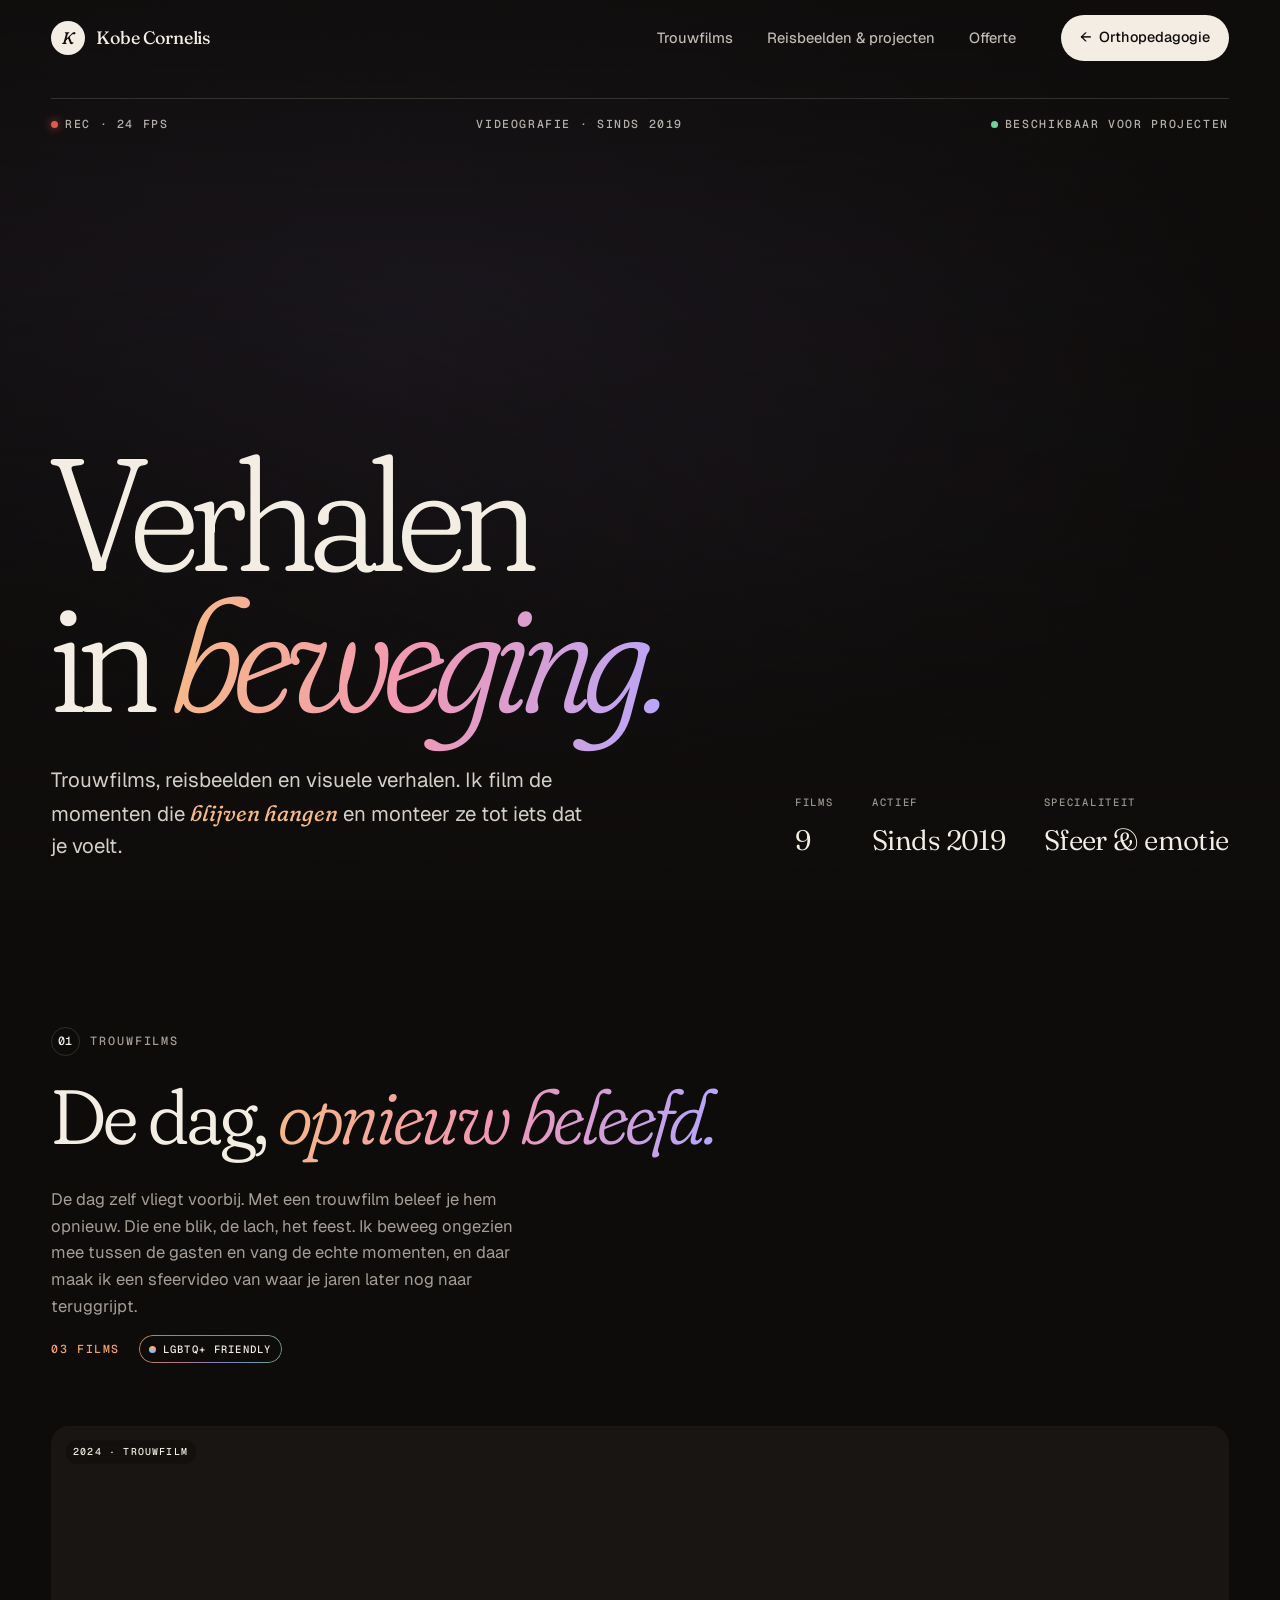
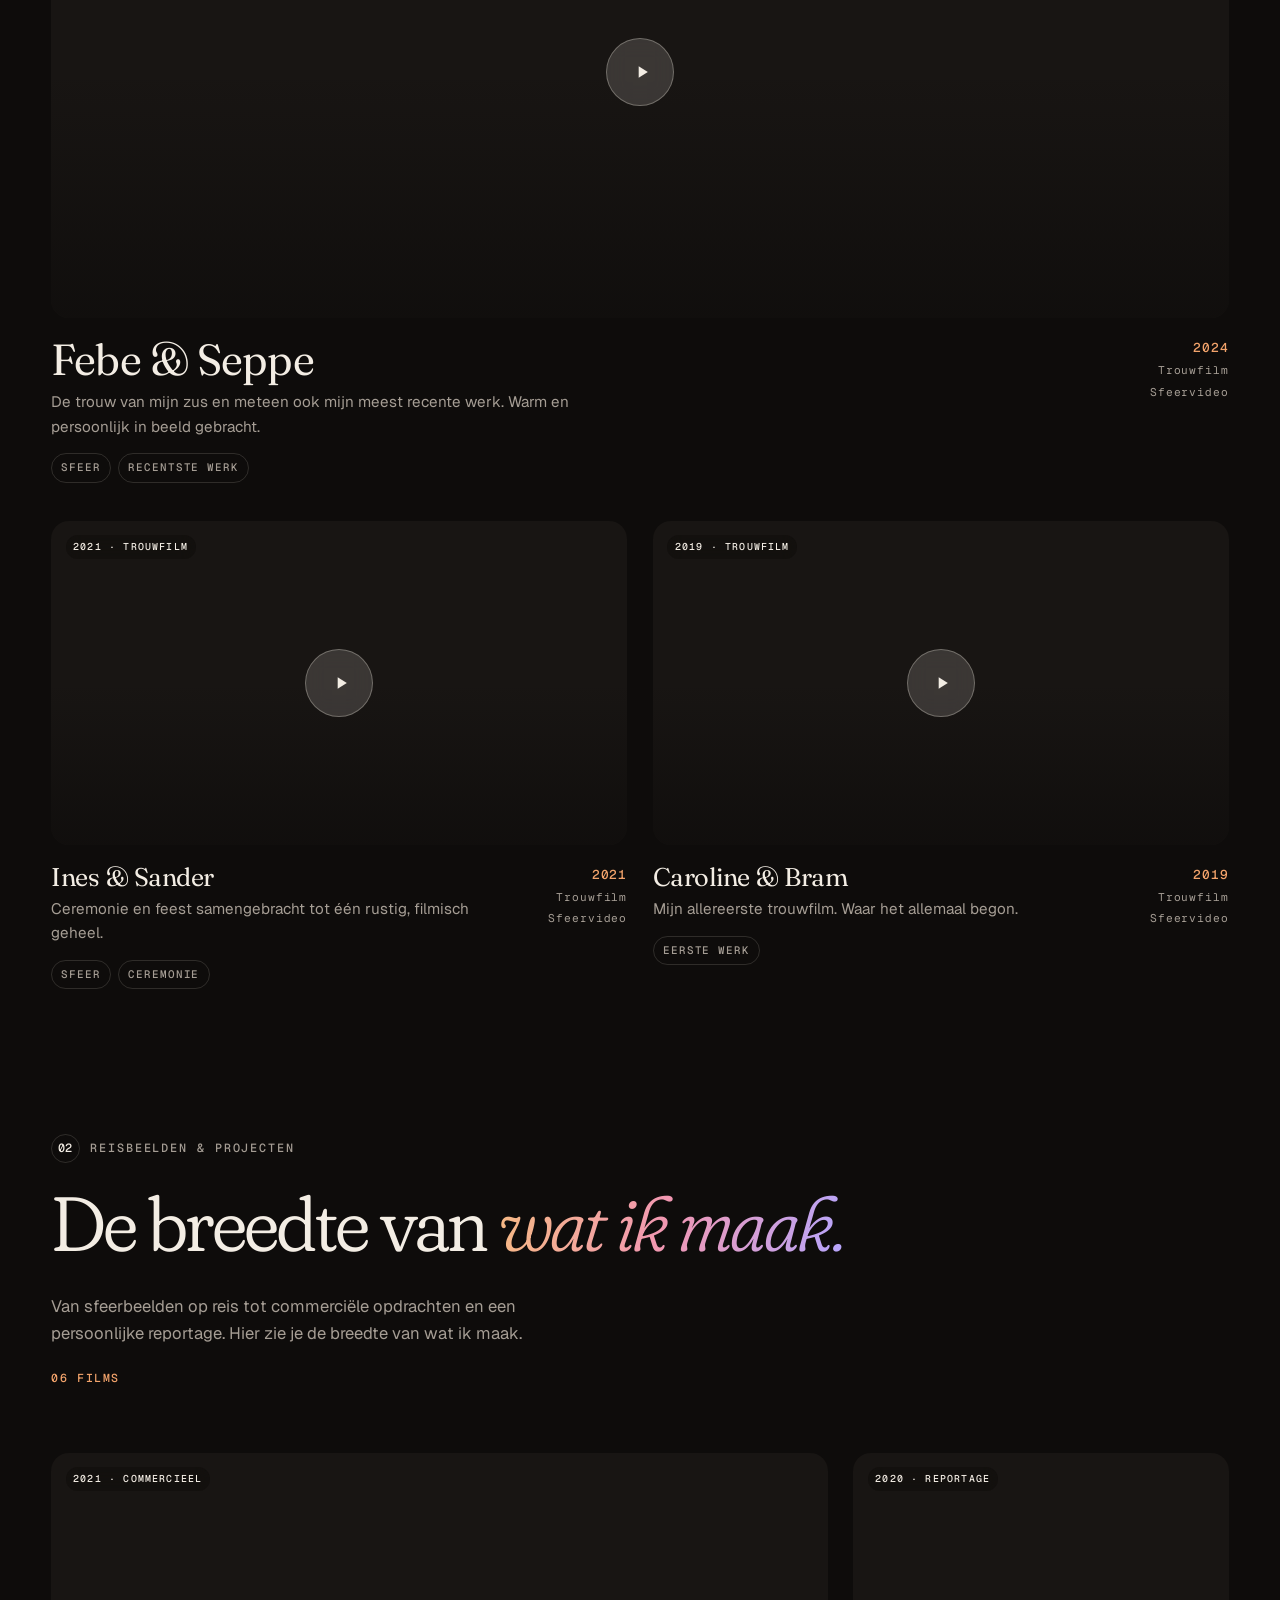
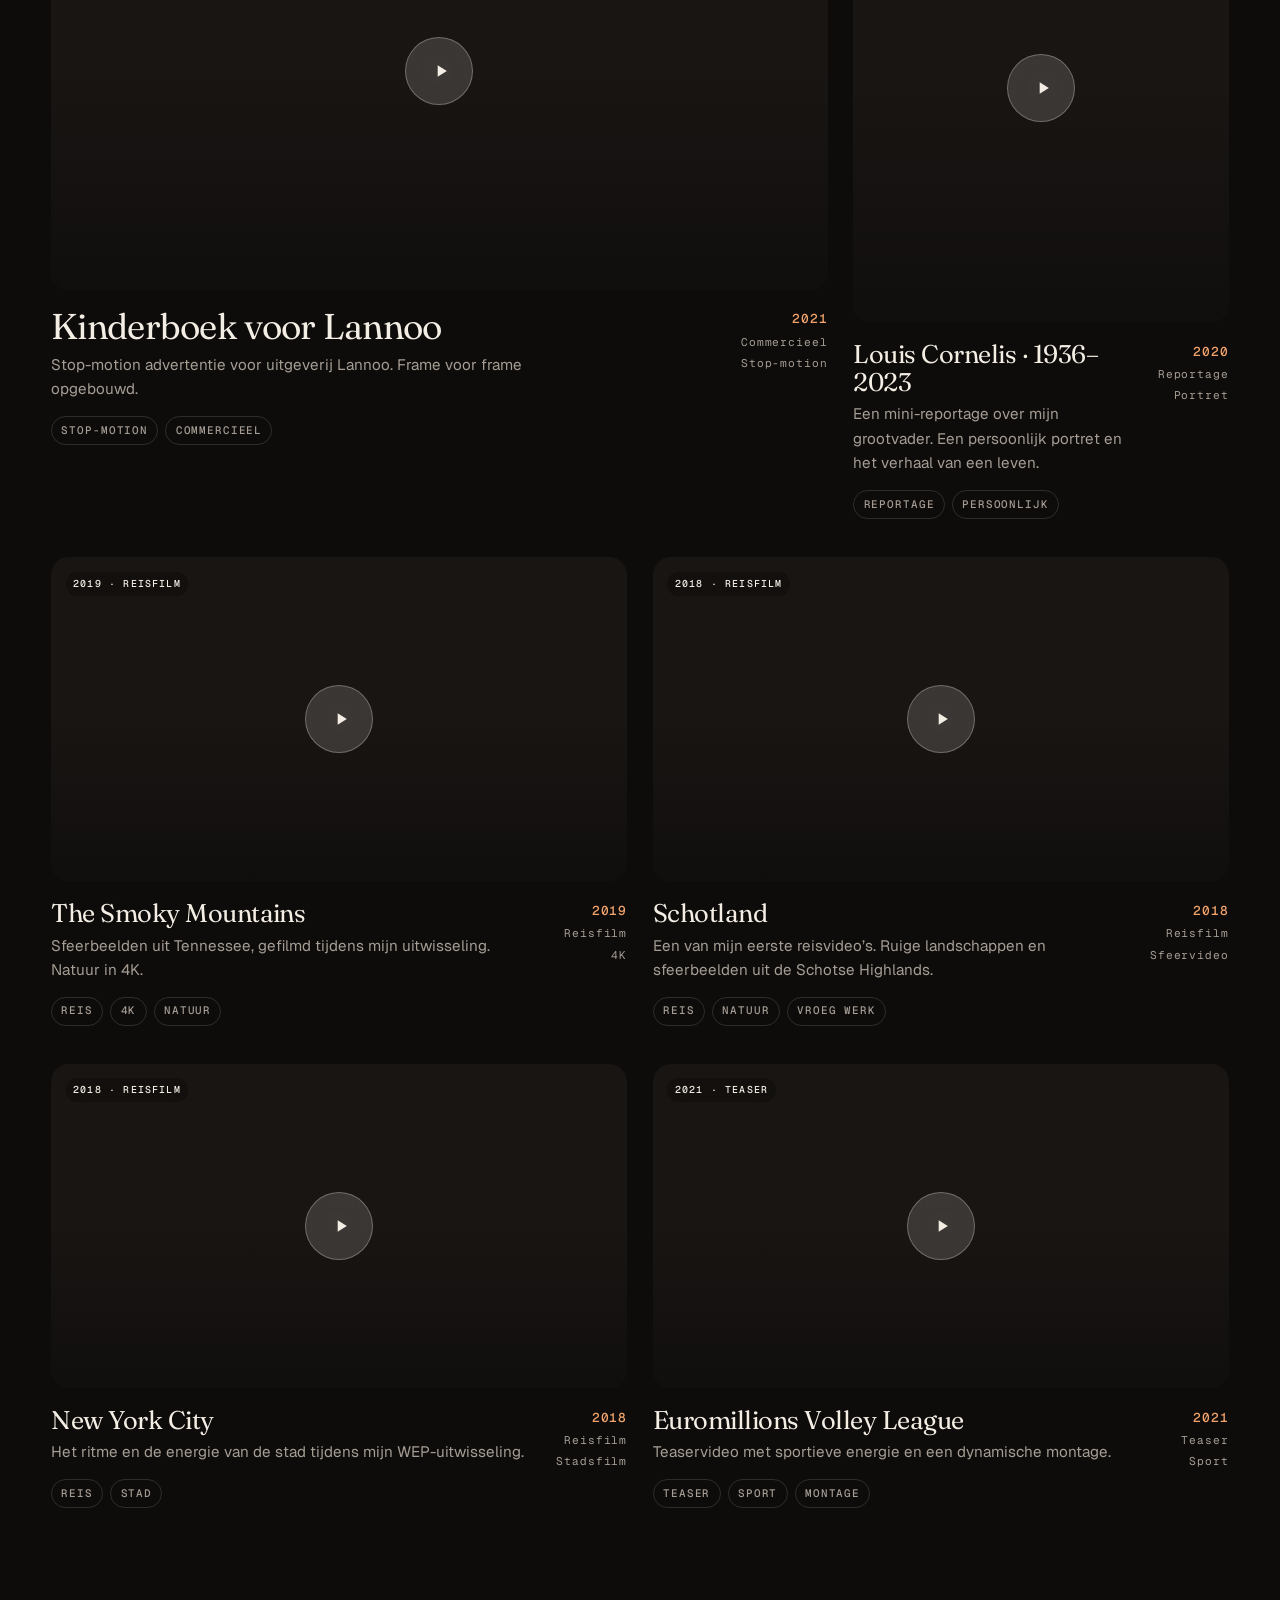
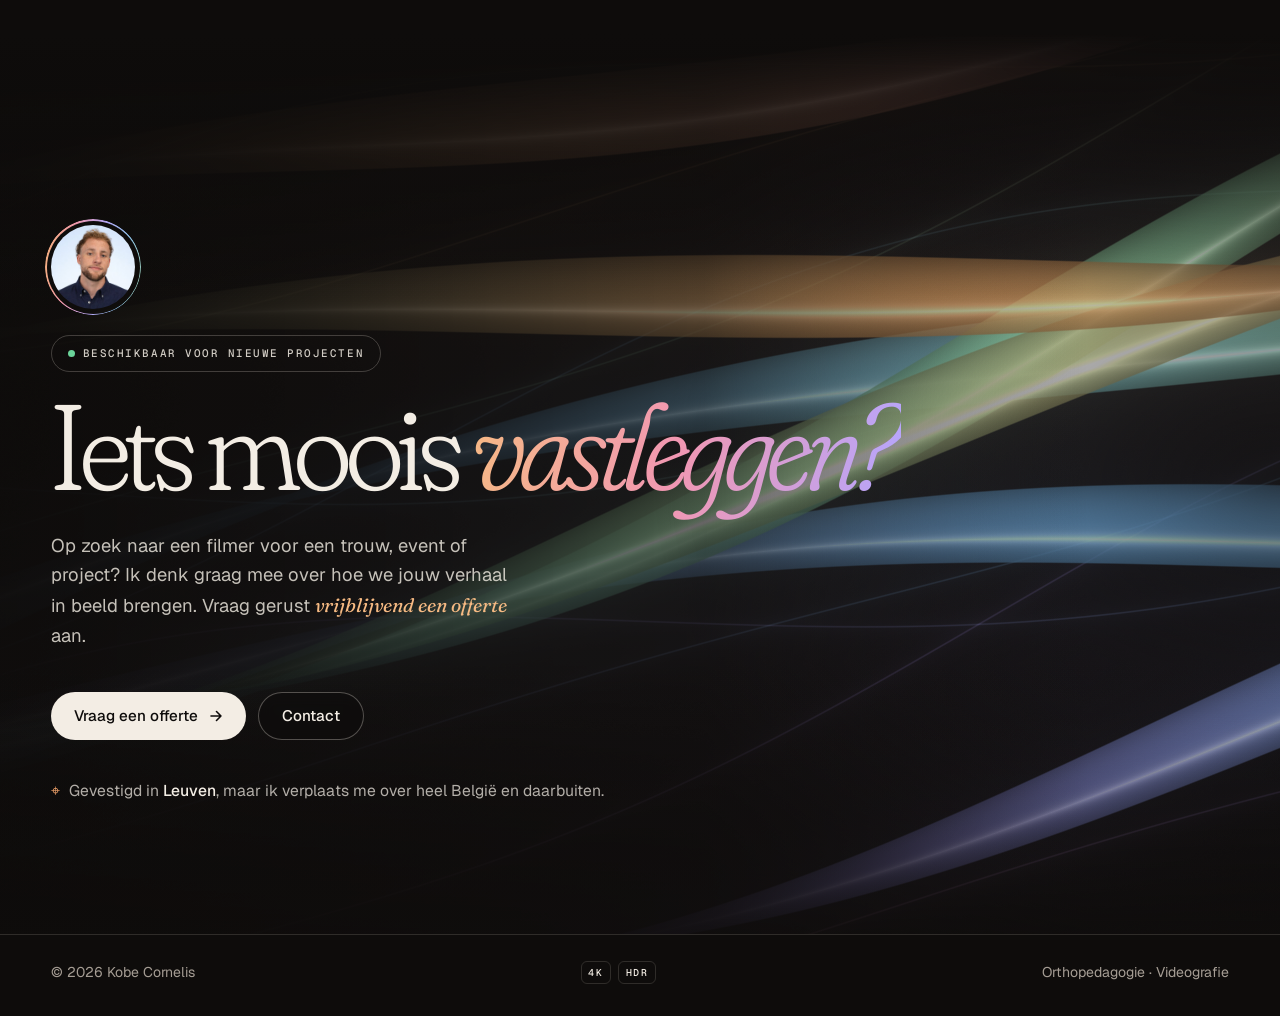
==== commit 622263bc: "Herschrijf teksten zonder gedachtestreepjes Em dashes in zichtbare teksten, titels en aria-labels ve" ====
--- a/video/index.html
+++ b/video/index.html
@@ -3,8 +3,8 @@
 <head>
 <meta charset="UTF-8">
 <meta name="viewport" content="width=device-width, initial-scale=1">
-<title>Kobe Cornelis — Videografie</title>
-<meta name="description" content="Videografie van Kobe Cornelis — trouwfilms, sfeerbeelden en visuele verhalen. Cinematische beelden met oog voor sfeer en emotie.">
+<title>Kobe Cornelis | Videografie</title>
+<meta name="description" content="Videografie van Kobe Cornelis: trouwfilms, sfeerbeelden en visuele verhalen. Cinematische beelden met oog voor sfeer en emotie.">
 <meta name="author" content="Kobe Cornelis">
 <meta name="theme-color" content="#0E0C0B">
 <link rel="canonical" href="https://kobecornelis.com/video/">
@@ -15,7 +15,7 @@
 
 <meta property="og:type" content="website">
 <meta property="og:url" content="https://kobecornelis.com/video/">
-<meta property="og:title" content="Kobe Cornelis — Videografie">
+<meta property="og:title" content="Kobe Cornelis | Videografie">
 <meta property="og:description" content="Trouwfilms, reisbeelden en visuele verhalen. Cinematische beelden met oog voor sfeer en emotie.">
 <meta property="og:image" content="https://i.ytimg.com/vi/1aSgwH5nDEA/maxresdefault.jpg">
 <meta property="og:locale" content="nl_BE">
@@ -43,7 +43,7 @@
 
 <!-- ═══════════ NAVIGATIE ═══════════ -->
 <header class="nav" id="nav">
-  <a class="nav-brand" href="../" aria-label="Kobe Cornelis — naar het portfolio">
+  <a class="nav-brand" href="../" aria-label="Terug naar het portfolio van Kobe Cornelis">
     <span class="nav-mark" aria-hidden="true">K</span>
     <span class="nav-name">Kobe Cornelis</span>
   </a>
@@ -84,7 +84,7 @@
       <h1 class="vhero-title" data-hero-split>Verhalen<br>in <em>beweging.</em></h1>
 
       <div class="vhero-foot">
-        <p class="vhero-lead" data-intro>Trouwfilms, reisbeelden en visuele verhalen. Ik film de momenten die <em>blijven hangen</em> — en monteer ze tot iets dat je voelt.</p>
+        <p class="vhero-lead" data-intro>Trouwfilms, reisbeelden en visuele verhalen. Ik film de momenten die <em>blijven hangen</em> en monteer ze tot iets dat je voelt.</p>
         <dl class="vhero-stats" data-intro>
           <div><dt>Films</dt><dd data-count="9" data-film-count>9</dd></div>
           <div><dt>Actief</dt><dd>Sinds 2019</dd></div>
@@ -103,7 +103,7 @@
           <h2 class="display" data-split>De dag, <em>opnieuw beleefd.</em></h2>
         </div>
         <div class="films-side" data-reveal>
-          <p>De dag zelf vliegt voorbij. Een trouwfilm laat je hem opnieuw beleven — die ene blik, de lach, het feest. Ik beweeg ongezien mee tussen de gasten en vang de echte momenten, en daar maak ik een sfeervideo van waar je jaren later nog naar teruggrijpt.</p>
+          <p>De dag zelf vliegt voorbij. Met een trouwfilm beleef je hem opnieuw. Die ene blik, de lach, het feest. Ik beweeg ongezien mee tussen de gasten en vang de echte momenten, en daar maak ik een sfeervideo van waar je jaren later nog naar teruggrijpt.</p>
           <div class="films-side-foot">
             <span class="films-count" data-count-for="wedding">03 films</span>
             <span class="pride-pill"><i class="pride-dot" aria-hidden="true"></i>LGBTQ+ friendly</span>
@@ -138,7 +138,7 @@
       <div class="film-grid" id="gridOther">
         <noscript>
           <ul class="tags">
-            <li><a href="https://www.youtube.com/watch?v=LOpTFsjrGvw">Lannoo — Kinderboek</a></li>
+            <li><a href="https://www.youtube.com/watch?v=LOpTFsjrGvw">Kinderboek voor Lannoo</a></li>
             <li><a href="https://www.youtube.com/watch?v=s_slyU9heV4">Louis Cornelis · 1936–2023</a></li>
             <li><a href="https://www.youtube.com/watch?v=PwpixmMHLhE">The Smoky Mountains</a></li>
             <li><a href="https://www.youtube.com/watch?v=Aky2uWTmonw">Schotland</a></li>
@@ -168,7 +168,7 @@
         </a>
         <a class="btn btn--line" href="mailto:kobe.cornelis4@gmail.com" data-magnetic><span>Contact</span></a>
       </div>
-      <p class="voutro-loc" data-reveal><span class="loc-pin" aria-hidden="true">⌖</span> Gevestigd in <strong>Leuven</strong> — ik verplaats me over heel België en daarbuiten.</p>
+      <p class="voutro-loc" data-reveal><span class="loc-pin" aria-hidden="true">⌖</span> Gevestigd in <strong>Leuven</strong>, maar ik verplaats me over heel België en daarbuiten.</p>
     </div>
   </section>
 </main>
--- a/assets/css/style.css
+++ b/assets/css/style.css
@@ -840,7 +840,7 @@
   color: var(--muted);
 }
 
-/* Interesses: physics-pillen */
+/* Interesses: Sterrenjacht-minigame */
 .interests { margin-top: clamp(4rem, 10vh, 7rem); }
 .interests-head {
   display: flex;
@@ -860,12 +860,14 @@
 
 .pillbox {
   position: relative;
-  height: clamp(260px, 24vw, 330px);
+  height: clamp(340px, 30vw, 440px);
   border: 1px solid var(--line);
   border-radius: calc(var(--radius) + 8px);
   background: color-mix(in srgb, var(--fg) 3%, transparent);
   overflow: hidden;
-}
+  isolation: isolate;
+}
+html:not(.js) .interests-hint { display: none; }
 .pills {
   display: flex;
   flex-wrap: wrap;
@@ -895,24 +897,294 @@
 .pill--ink { background: var(--ink); color: var(--paper); }
 .pill--line { background: var(--paper); box-shadow: inset 0 0 0 1.5px var(--ink); }
 .pill--spectrum { background: var(--spectrum); }
-.pillbox.is-physics .pills { display: block; padding: 0; }
-.pillbox.is-physics .pill {
+/* Sterrenjacht: een donker arcadescherm in de lichte sectie (via JS) */
+.pillbox.is-game {
+  --sx: 0px;
+  --sy: 0px;
+  border-color: rgba(22, 18, 15, 0.55);
+  background:
+    radial-gradient(55% 75% at 12% 0%, rgba(178, 165, 242, 0.2), transparent 70%),
+    radial-gradient(45% 65% at 92% 6%, rgba(239, 151, 171, 0.15), transparent 70%),
+    radial-gradient(70% 55% at 50% 118%, rgba(244, 180, 116, 0.2), transparent 70%),
+    #110E0D;
+  box-shadow: 0 40px 80px -50px rgba(22, 18, 15, 0.75), inset 0 0 0 1px rgba(243, 237, 228, 0.05);
+  color: var(--paper);
+  cursor: pointer;
+  touch-action: manipulation;
+  user-select: none;
+  -webkit-user-select: none;
+  -webkit-tap-highlight-color: transparent;
+}
+.pillbox.is-game:focus-visible { border-radius: calc(var(--radius) + 8px); }
+/* Tijdens het spelen is het schip de cursor, en stuur je op een gsm zonder dat de pagina meescrolt */
+.pillbox.is-playing { cursor: none; touch-action: none; }
+.pillbox.is-game .pills { display: block; height: 100%; padding: 0; translate: var(--sx) var(--sy); }
+.pillbox.is-game .pill {
   position: absolute;
   left: 0;
   top: 0;
-  cursor: grab;
+  z-index: 2;
+  pointer-events: none;
   will-change: transform;
-}
-.pillbox.is-physics .pill:active { cursor: grabbing; }
-/* Zonder physics (minder beweging, geen JS of Matter.js laadt niet): box groeit mee zodat alle pillen zichtbaar zijn */
+  box-shadow: 0 12px 34px -14px var(--c);
+  transition: filter 0.2s;
+}
+.pillbox.is-game .pill--ink { box-shadow: inset 0 0 0 1.5px rgba(243, 237, 228, 0.42), 0 12px 30px -14px rgba(243, 237, 228, 0.35); }
+.pillbox.is-game .pill--line { box-shadow: inset 0 0 0 1.5px var(--ink), 0 12px 30px -14px rgba(243, 237, 228, 0.55); }
+.pillbox.is-game .pill--spectrum { box-shadow: 0 12px 34px -14px #B2A5F2; }
+.pillbox.is-game .pill.is-hit { filter: brightness(1.5) saturate(1.15); transition: none; }
+.pillbox.is-game .pill.is-out { visibility: hidden; }
+
+.game-bg, .game-fx {
+  position: absolute;
+  inset: 0;
+  width: 100%;
+  height: 100%;
+  pointer-events: none;
+  translate: var(--sx) var(--sy);
+}
+.game-bg { z-index: 0; }
+.game-fx { z-index: 3; }
+
+.hud, .hud-clock, .hud-power {
+  position: absolute;
+  top: 1.1rem;
+  z-index: 5;
+  font-family: var(--font-mono);
+  font-weight: 500;
+  pointer-events: none;
+}
+.hud {
+  left: 1.25rem;
+  display: flex;
+  align-items: center;
+  gap: 0.8rem;
+  font-size: 0.68rem;
+  letter-spacing: 0.12em;
+  text-transform: uppercase;
+  color: rgba(243, 237, 228, 0.6);
+}
+.hud-dots { display: flex; gap: 5px; }
+.hud-dots i {
+  width: 9px;
+  height: 9px;
+  border-radius: 50%;
+  box-shadow: inset 0 0 0 1.5px rgba(243, 237, 228, 0.26);
+  transition: background 0.3s, box-shadow 0.3s;
+}
+.hud-dots i.is-on { background: var(--dot); box-shadow: inset 0 0 0 1px rgba(243, 237, 228, 0.5); }
+.hud-dots i.is-pop { animation: dot-pop 0.6s var(--ease-out); }
+@keyframes dot-pop { 40% { transform: scale(1.9); } }
+.hud-count b { color: var(--paper); font-weight: 500; }
+.hud-clock {
+  right: 1.25rem;
+  font-size: 0.74rem;
+  letter-spacing: 0.06em;
+  color: var(--paper);
+  font-variant-numeric: tabular-nums;
+  transition: opacity 0.4s;
+}
+.pillbox[data-state="idle"] .hud-clock { opacity: 0; }
+.hud-power {
+  top: 2.5rem;
+  right: 1.25rem;
+  display: flex;
+  align-items: center;
+  gap: 0.5rem;
+  font-size: 0.64rem;
+  letter-spacing: 0.08em;
+  color: #F4B474;
+  opacity: 0;
+  transition: opacity 0.3s;
+}
+.hud-power.is-on { opacity: 1; }
+.hud-power i { position: relative; width: 56px; height: 3px; border-radius: 3px; overflow: hidden; background: rgba(243, 237, 228, 0.15); }
+.hud-power i::after {
+  content: '';
+  position: absolute;
+  inset: 0;
+  background: var(--spectrum);
+  transform-origin: 0 50%;
+  transform: scaleX(var(--pw, 0));
+}
+
+.game-prompt {
+  position: absolute;
+  left: 1rem;
+  right: 1rem;
+  bottom: 104px;
+  z-index: 4;
+  display: flex;
+  flex-direction: column;
+  align-items: center;
+  gap: 0.5rem;
+  text-align: center;
+  pointer-events: none;
+  opacity: 0;
+  transition: opacity 0.4s;
+}
+.pillbox[data-state="idle"] .game-prompt { opacity: 1; }
+.game-prompt b {
+  font-family: var(--font-mono);
+  font-size: 0.78rem;
+  font-weight: 500;
+  letter-spacing: 0.18em;
+  text-transform: uppercase;
+  color: var(--paper);
+  animation: blink 1.8s ease-in-out infinite;
+}
+.game-prompt span { font-size: 0.84rem; color: rgba(243, 237, 228, 0.58); }
+@keyframes blink { 50% { opacity: 0.35; } }
+
+.game-banner {
+  position: absolute;
+  left: 50%;
+  top: 48%;
+  z-index: 6;
+  display: flex;
+  flex-direction: column;
+  align-items: center;
+  gap: 0.35rem;
+  max-width: calc(100% - 2rem);
+  text-align: center;
+  pointer-events: none;
+  opacity: 0;
+  transform: translate(-50%, -50%);
+}
+.game-banner span {
+  font-family: var(--font-mono);
+  font-size: 0.7rem;
+  font-weight: 500;
+  letter-spacing: 0.2em;
+  text-transform: uppercase;
+  color: #F4B474;
+}
+.game-banner b {
+  font-family: var(--font-display);
+  font-size: clamp(2rem, 4.4vw, 3.6rem);
+  font-style: italic;
+  font-weight: 320;
+  line-height: 1;
+  letter-spacing: -0.03em;
+  font-variation-settings: "SOFT" 100, "WONK" 1;
+  background: linear-gradient(100deg, #F6BA83 0%, #F197B2 48%, #B4A6FF 100%);
+  -webkit-background-clip: text;
+  background-clip: text;
+  color: transparent;
+  padding: 0 0.1em 0.12em;
+  white-space: nowrap;
+}
+
+.pop-text {
+  position: absolute;
+  z-index: 6;
+  padding: 0.5em 0.85em;
+  border-radius: 999px;
+  background: var(--paper);
+  color: var(--ink);
+  font-family: var(--font-mono);
+  font-size: 0.68rem;
+  font-weight: 500;
+  letter-spacing: 0.08em;
+  text-transform: uppercase;
+  white-space: nowrap;
+  pointer-events: none;
+  box-shadow: 0 10px 24px -12px rgba(0, 0, 0, 0.6);
+}
+
+.game-card {
+  position: absolute;
+  left: 50%;
+  top: 50%;
+  z-index: 7;
+  width: max-content;
+  max-width: calc(100% - 2rem);
+  padding: 1.5rem 2rem 1.6rem;
+  border-radius: 22px;
+  text-align: center;
+  color: var(--paper);
+  background: rgba(17, 14, 13, 0.68);
+  -webkit-backdrop-filter: blur(12px) saturate(1.3);
+  backdrop-filter: blur(12px) saturate(1.3);
+  border: 1px solid rgba(243, 237, 228, 0.14);
+  box-shadow: 0 30px 60px -30px rgba(0, 0, 0, 0.7);
+  cursor: default;
+  opacity: 0;
+  visibility: hidden;
+  transform: translate(-50%, -44%) scale(0.97);
+  transition: opacity 0.4s var(--ease-out), transform 0.6s var(--ease-out), visibility 0s linear 0.4s;
+}
+.game-card.is-on {
+  opacity: 1;
+  visibility: visible;
+  transform: translate(-50%, -50%);
+  transition: opacity 0.4s var(--ease-out), transform 0.6s var(--ease-out), visibility 0s;
+}
+/* Na het winnen onderaan: zo blijven de interesses in formatie erboven zichtbaar */
+.pillbox[data-state="won"] .game-card { top: auto; bottom: 1rem; transform: translate(-50%, 8%) scale(0.97); }
+.pillbox[data-state="won"] .game-card.is-on { transform: translate(-50%, 0); }
+@media (min-width: 601px) {
+  .pillbox[data-state="won"] .game-card {
+    display: flex;
+    align-items: center;
+    gap: 2.2rem;
+    padding: 1.2rem 1.3rem 1.2rem 1.8rem;
+    text-align: left;
+  }
+  .pillbox[data-state="won"] .game-sub { margin-bottom: 0; }
+}
+.game-eyebrow {
+  margin-bottom: 0.55rem;
+  font-family: var(--font-mono);
+  font-size: 0.66rem;
+  font-weight: 500;
+  letter-spacing: 0.16em;
+  text-transform: uppercase;
+  color: #F4B474;
+}
+.game-title {
+  font-family: var(--font-display);
+  font-size: clamp(1.6rem, 2.6vw, 2.3rem);
+  font-weight: 340;
+  line-height: 1.05;
+  letter-spacing: -0.025em;
+  font-variation-settings: "SOFT" 100;
+}
+.game-title em {
+  font-variation-settings: "SOFT" 100, "WONK" 1;
+  background: linear-gradient(100deg, #F6BA83 0%, #F197B2 48%, #B4A6FF 100%);
+  -webkit-background-clip: text;
+  background-clip: text;
+  color: transparent;
+  padding-right: 0.06em;
+}
+.game-sub { margin: 0.55rem 0 1.15rem; color: rgba(243, 237, 228, 0.7); font-size: 0.92rem; line-height: 1.5; }
+.game-btn {
+  flex-shrink: 0;
+  display: inline-flex;
+  align-items: center;
+  white-space: nowrap;
+  gap: 0.5em;
+  padding: 0.75em 1.3em;
+  border-radius: 999px;
+  background: var(--paper);
+  color: var(--ink);
+  font-size: 0.9rem;
+  font-weight: 500;
+  transition: background-color 0.3s;
+}
+.game-btn:hover { background: #F4B474; }
+
+@media (max-width: 600px) and (prefers-reduced-motion: no-preference) {
+  .pillbox { height: 440px; }
+}
+/* Zonder spel (minder beweging of geen JS): box groeit mee zodat alle pillen zichtbaar zijn */
 @media (prefers-reduced-motion: reduce) {
   .pillbox { height: auto; min-height: clamp(260px, 24vw, 330px); }
   .pills { min-height: inherit; }
 }
-html:not(.js) .pillbox,
-.pillbox.is-static { height: auto; min-height: clamp(260px, 24vw, 330px); }
-html:not(.js) .pills,
-.pillbox.is-static .pills { min-height: inherit; }
+html:not(.js) .pillbox { height: auto; min-height: clamp(260px, 24vw, 330px); }
+html:not(.js) .pills { min-height: inherit; }
 
 /* ═══════════════════════════════════════════════════════════
    02 · VISIE
@@ -1018,12 +1290,22 @@
   margin-bottom: 0.7rem;
 }
 .card p { color: var(--muted); max-width: 40ch; }
-.card .icon path, .card .icon circle, .card .icon rect {
-  stroke-dasharray: 160;
+/* Hover: een accentlijn trekt het icoon na (kopie via JS, met de echte padlengte per vorm).
+   Transities i.p.v. keyframes: snel in en uit bewegen keert vloeiend om, zonder flikkeren. */
+.card .icon.has-trace > :not(.icon-trace) { transition: opacity 0.6s var(--ease-out); }
+.card:hover .icon.has-trace > :not(.icon-trace) { opacity: 0.4; }
+.card .icon .icon-trace > * {
+  fill: none;
+  stroke: var(--accent);
+  stroke-width: 1.6;
+  mix-blend-mode: normal;
+  stroke-dashoffset: var(--off);
+  transition: stroke-dashoffset 0.45s var(--ease-out);
+}
+.card:hover .icon .icon-trace > * {
   stroke-dashoffset: 0;
-}
-.card:hover .icon path, .card:hover .icon circle, .card:hover .icon rect { animation: draw 1.4s var(--ease-out); }
-@keyframes draw { from { stroke-dashoffset: 160; } to { stroke-dashoffset: 0; } }
+  transition: stroke-dashoffset 1.15s var(--ease-out) calc(var(--i) * 90ms);
+}
 
 .card--spectrum { border-color: transparent; }
 .card--spectrum::after {
@@ -1154,7 +1436,7 @@
   fill: none; stroke: currentColor; stroke-width: 1.5; stroke-linecap: round; stroke-linejoin: round;
   animation: nudge 1.8s var(--ease-io) infinite;
 }
-@keyframes nudge { 0%, 100% { transform: none; } 50% { transform: translateX(6px); } }
+@keyframes nudge { 0%, 100% { transform: none; } 50% { transform: translateY(5px); } }
 .is-horizontal .journey-hint { display: inline-flex; }
 
 .stops {
@@ -1269,8 +1551,14 @@
   border-style: dashed;
 }
 .stop--next .stop-num { -webkit-text-stroke: 0; color: var(--accent); }
+.stop-links {
+  margin-top: auto;
+  display: flex;
+  flex-direction: column;
+  align-items: flex-start;
+  gap: 1.1rem;
+}
 .stop-link {
-  margin-top: auto;
   display: inline-flex;
   align-items: center;
   gap: 0.6rem;
@@ -1281,7 +1569,10 @@
   transition: border-color 0.3s, gap 0.4s var(--ease-out);
 }
 .stop-link:hover { border-color: var(--fg); gap: 0.9rem; }
-.stop-link svg { width: 1.05em; height: 1.05em; fill: none; stroke: currentColor; stroke-width: 1.6; stroke-linecap: round; stroke-linejoin: round; }
+.stop-link svg { width: 1.05em; height: 1.05em; fill: none; stroke: currentColor; stroke-width: 1.6; stroke-linecap: round; stroke-linejoin: round; transition: transform 0.4s var(--ease-out); }
+/* Pijl naar beneden: schuift omlaag i.p.v. opzij */
+.stop-link--down:hover { gap: 0.6rem; }
+.stop-link--down:hover svg { transform: translateY(3px); }
 
 .journey-progress {
   position: absolute;
@@ -1669,14 +1960,24 @@
    06 · CERTIFICATEN
    ═══════════════════════════════════════════════════════════ */
 .certs { padding: 0 0 var(--section-pad); }
+/* Compact: kop links, lijst rechts (op smallere schermen gewoon onder elkaar) */
+.certs-inner {
+  display: grid;
+  grid-template-columns: minmax(0, 4fr) minmax(0, 8fr);
+  gap: 2rem clamp(2.5rem, 5vw, 6rem);
+  align-items: start;
+}
+.certs-head { margin-bottom: 0; }
+.certs-head .display { font-size: clamp(2.8rem, 4.8vw, 5rem); margin-bottom: 1.2rem; }
+.certs-head .sec-intro { font-size: 1rem; padding-bottom: 0; }
 .cert-list { border-bottom: 1px solid var(--line); }
 .cert {
   position: relative;
   display: grid;
-  grid-template-columns: 5rem minmax(0, 2.2fr) minmax(0, 1.2fr) 7rem 2.6rem;
-  align-items: center;
-  gap: 1.5rem;
-  padding: 1.8rem 1rem;
+  grid-template-columns: 3.4rem minmax(0, 1fr) 6.4rem 2.2rem;
+  align-items: center;
+  gap: 1.25rem;
+  padding: 1.05rem 0.85rem;
   border-top: 1px solid var(--line);
   isolation: isolate;
   transition: color 0.5s var(--ease-out);
@@ -1702,21 +2003,27 @@
   text-transform: uppercase;
   opacity: 0.65;
 }
+.cert-main {
+  display: flex;
+  flex-direction: column;
+  gap: 0.2rem;
+  min-width: 0;
+  transition: transform 0.55s var(--ease-out);
+}
+.cert:hover .cert-main { transform: translateX(0.5rem); }
 .cert-title {
   font-family: var(--font-display);
-  font-size: clamp(1.3rem, 2vw, 1.8rem);
-  font-weight: 360;
-  line-height: 1.15;
-  letter-spacing: -0.02em;
-  transition: transform 0.55s var(--ease-out);
-}
-.cert:hover .cert-title { transform: translateX(0.6rem); }
-.cert-org { font-size: 0.98rem; opacity: 0.75; }
+  font-size: clamp(1.12rem, 1.45vw, 1.34rem);
+  font-weight: 380;
+  line-height: 1.2;
+  letter-spacing: -0.015em;
+}
+.cert-org { font-size: 0.88rem; opacity: 0.7; }
 .cert-arrow {
   display: grid;
   place-items: center;
-  width: 2.6rem;
-  height: 2.6rem;
+  width: 2.2rem;
+  height: 2.2rem;
   border-radius: 50%;
   border: 1px solid var(--line);
   transition: transform 0.55s var(--ease-out), border-color 0.4s, background-color 0.4s;
@@ -2003,6 +2310,167 @@
 }
 .to-top:hover .to-top-arrow { stroke: var(--accent); }
 
+/* ───────── Scroll-meetlat (desktop, via JS) ───────── */
+html.has-rail { scrollbar-width: none; }
+html.has-rail::-webkit-scrollbar { display: none; }
+.has-rail .to-top { display: none; }
+.rail { display: none; }
+.has-rail .rail {
+  --s: 34;
+  --p: 0;
+  --bh: 10;
+  display: block;
+  position: fixed;
+  right: 0;
+  top: var(--nav-h);
+  bottom: 0;
+  z-index: 65;
+  width: 56px;
+  color: var(--fg);
+  user-select: none;
+  -webkit-user-select: none;
+  transition: width 0.6s var(--ease-out);
+}
+.has-rail .rail.is-open { width: 236px; cursor: ns-resize; }
+.rail-panel {
+  position: absolute;
+  inset: 0;
+  background: color-mix(in srgb, var(--bg) 84%, transparent);
+  -webkit-backdrop-filter: blur(16px) saturate(1.4);
+  backdrop-filter: blur(16px) saturate(1.4);
+  border-left: 1px solid var(--line);
+  border-radius: 18px 0 0 0;
+  opacity: 0;
+  transition: opacity 0.5s var(--ease-out);
+}
+.rail.is-open .rail-panel { opacity: 1; }
+.rail-clip {
+  position: absolute;
+  inset: 0;
+  overflow: hidden;
+  /* Ingezoomd lopen de streepjes zacht weg aan de randen */
+  -webkit-mask-image: linear-gradient(transparent, #000 18px, #000 calc(100% - 18px), transparent);
+          mask-image: linear-gradient(transparent, #000 18px, #000 calc(100% - 18px), transparent);
+}
+.rail-track { position: absolute; left: 0; right: 0; top: 22px; bottom: 22px; }
+.rail-tape { position: absolute; inset: 0 0 auto; height: 0; will-change: transform; }
+.rail-tick {
+  position: absolute;
+  font-style: normal;
+  right: 12px;
+  top: 0;
+  width: 6px;
+  height: 1px;
+  background: color-mix(in srgb, var(--fg) 24%, transparent);
+  transform: translateY(calc(var(--v) * var(--s) * 1px));
+}
+.rail-tick.is-major { width: 13px; background: color-mix(in srgb, var(--fg) 50%, transparent); }
+.rail-tick b {
+  position: absolute;
+  right: calc(100% + 5px);
+  top: -0.32rem;
+  font-family: var(--font-mono);
+  font-size: 0.58rem;
+  font-weight: 500;
+  line-height: 1;
+  letter-spacing: 0.04em;
+  color: var(--muted);
+  opacity: 0.75;
+}
+.rail-now {
+  position: absolute;
+  right: 0;
+  top: -1px;
+  width: 34px;
+  height: 2px;
+  border-radius: 2px 0 0 2px;
+  background: var(--accent);
+  transform: translateY(calc(var(--p) * 100 * var(--s) * 1px));
+}
+.rail-now b, .rail-hover b {
+  position: absolute;
+  right: 3px;
+  top: 5px;
+  padding: 2px 3px;
+  border-radius: 3px;
+  background: color-mix(in srgb, var(--bg) 88%, transparent);
+  font-family: var(--font-mono);
+  font-size: 0.56rem;
+  font-weight: 500;
+  line-height: 1;
+  letter-spacing: 0.06em;
+  color: var(--accent);
+}
+/* Het stuk van de pagina dat nu in beeld is */
+.rail-band {
+  position: absolute;
+  right: 0;
+  top: 0;
+  width: 34px;
+  height: calc(var(--bh) * var(--s) * 1px);
+  background: color-mix(in srgb, var(--fg) 7%, transparent);
+  transform: translateY(calc(var(--p) * 100 * var(--s) * 1px));
+  opacity: 0;
+  transition: opacity 0.4s;
+}
+.rail.is-open .rail-band { opacity: 1; }
+.rail-hover {
+  position: absolute;
+  right: 0;
+  top: 0;
+  width: 46px;
+  height: 1px;
+  background: var(--fg);
+  opacity: 0;
+  pointer-events: none;
+  transition: opacity 0.25s;
+}
+.rail-hover b,
+.rail.is-end .rail-now b { top: auto; bottom: 4px; }
+.rail-hover b { color: var(--fg); }
+.rail.is-open.is-hovering .rail-hover { opacity: 0.55; }
+.rail-label {
+  position: absolute;
+  right: 54px;
+  top: 0;
+  display: flex;
+  align-items: center;
+  gap: 0.7em;
+  padding: 0.35em 0;
+  white-space: nowrap;
+  font-family: var(--font-mono);
+  font-size: 0.68rem;
+  font-weight: 500;
+  line-height: 1;
+  letter-spacing: 0.12em;
+  text-transform: uppercase;
+  color: var(--muted);
+  /* Verticaal via transform (volgt de lat elk frame), het inschuiven via translate */
+  transform: translateY(calc(var(--v) * var(--s) * 1px - 50%));
+  translate: 14px 0;
+  opacity: 0;
+  pointer-events: none;
+  cursor: pointer;
+  transition: opacity 0.25s, color 0.3s, translate 0.3s var(--ease-out);
+}
+.rail-label span { opacity: 0.55; }
+.rail-label::after {
+  content: '';
+  width: 12px;
+  height: 1px;
+  background: currentColor;
+  opacity: 0.5;
+}
+.rail.is-open .rail-label {
+  opacity: 1;
+  pointer-events: auto;
+  translate: 0 0;
+  transition: opacity 0.45s var(--ease-out) 0.12s, color 0.3s, translate 0.6s var(--ease-out) 0.08s;
+}
+.rail-label.is-active { color: var(--fg); }
+.rail-label.is-active::after { width: 18px; opacity: 1; background: var(--accent); }
+.rail-label:hover { color: var(--accent); }
+
 /* Toast */
 .toast {
   position: fixed;
@@ -2032,10 +2500,13 @@
   .bento { grid-template-columns: repeat(2, minmax(0, 1fr)); }
   .card--wide { grid-column: span 2; }
   .card--link { grid-column: span 2; min-height: 200px; }
-  .cert { grid-template-columns: 4rem minmax(0, 1fr) 2.6rem; row-gap: 0.4rem; }
-  .cert-org { grid-column: 2; grid-row: 2; }
+  .certs-inner { grid-template-columns: minmax(0, 1fr); }
+  .certs-head { display: flex; flex-wrap: wrap; align-items: flex-end; justify-content: space-between; gap: 0 3rem; margin-bottom: 1rem; }
+  .certs-head .eyebrow { flex-basis: 100%; }
+  .certs-head .display { margin-bottom: 0; }
+  .certs-head .sec-intro { max-width: 30ch; padding-bottom: 0.4rem; }
+  .cert { grid-template-columns: 3.4rem minmax(0, 1fr) 2.2rem; }
   .cert-platform { display: none; }
-  .cert-arrow { grid-column: 3; grid-row: 1 / span 2; }
 }
 
 /* Tussen tablet en kleine laptop: compactere navigatie zodat alle links passen */
@@ -2106,12 +2577,27 @@
 
   .stat-num--text { padding-top: 0.2em; font-size: 1.5rem; hyphens: manual; }
 
+  /* Sterrenjacht op een gsm: kleinere pillen zodat de formatie in vier rijen past */
+  .pill { font-size: 0.84rem; padding: 0.78em 1.1em; }
+  .pill--big { font-size: 0.96rem; }
+  .hud { left: 1rem; top: 0.95rem; gap: 0.55rem; font-size: 0.6rem; }
+  .hud-dots { gap: 4px; }
+  .hud-dots i { width: 7px; height: 7px; }
+  .hud-clock { right: 1rem; top: 0.95rem; font-size: 0.66rem; }
+  .hud-power { right: 1rem; top: 2.2rem; }
+  .game-prompt { bottom: 86px; }
+  .game-prompt span { font-size: 0.76rem; }
+  .game-card { padding: 1.1rem 1.3rem 1.2rem; }
+  .game-title { font-size: 1.5rem; }
+  .game-sub { margin: 0.4rem 0 0.9rem; font-size: 0.84rem; }
+  .game-btn { padding: 0.65em 1.15em; font-size: 0.86rem; }
+
   .card--code { display: flex; }
-  .cert { grid-template-columns: minmax(0, 1fr) 2.4rem; padding: 1.4rem 0.4rem; }
+  .certs-head .sec-intro { margin-top: 1rem; }
+  .cert { grid-template-columns: minmax(0, 1fr) 2.2rem; row-gap: 0.35rem; padding: 1rem 0.3rem; }
   .cert-year { grid-column: 1; grid-row: 1; }
-  .cert-title { grid-column: 1; grid-row: 2; }
-  .cert-org { grid-column: 1; grid-row: 3; }
-  .cert-arrow { grid-column: 2; grid-row: 1 / span 3; }
+  .cert-main { grid-column: 1; grid-row: 2; }
+  .cert-arrow { grid-column: 2; grid-row: 1 / span 2; }
 
   .reel { transform: rotate(-3deg) scale(1.12); }
   .tile { width: 72vw; }
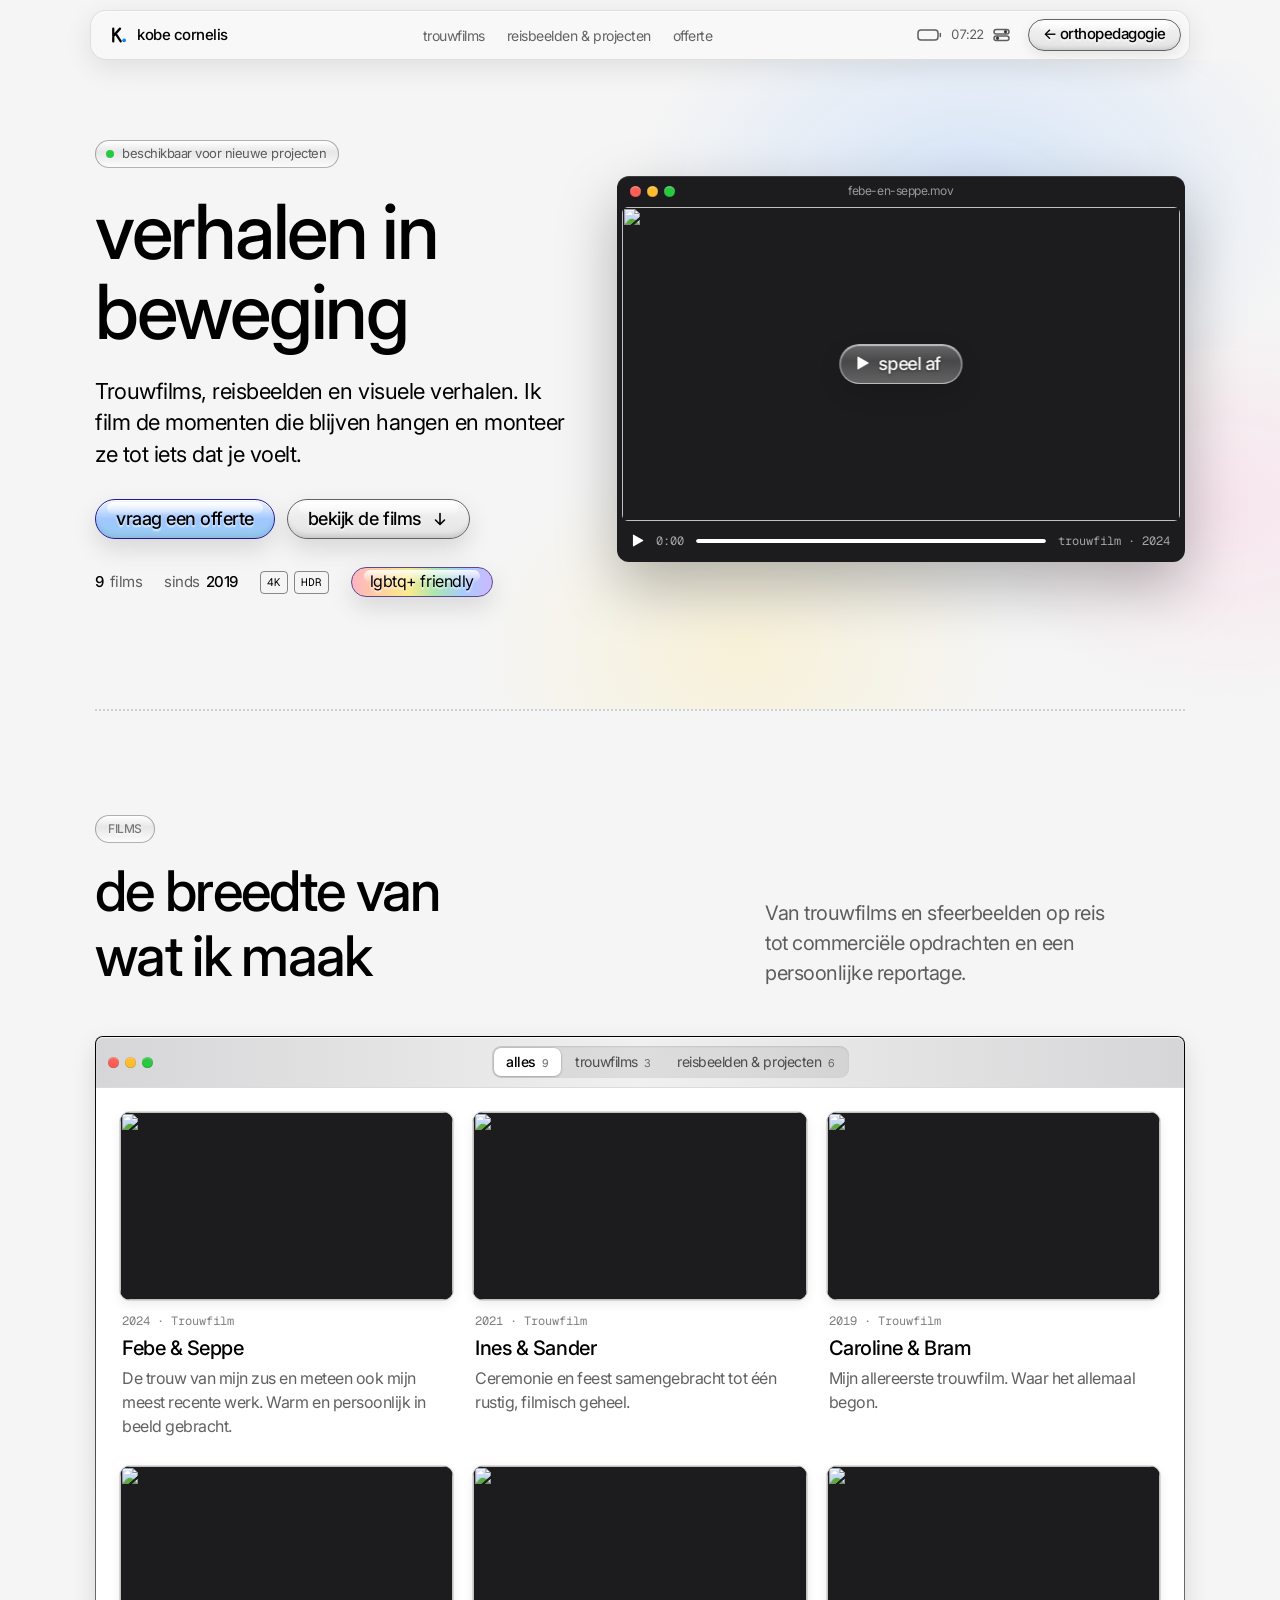
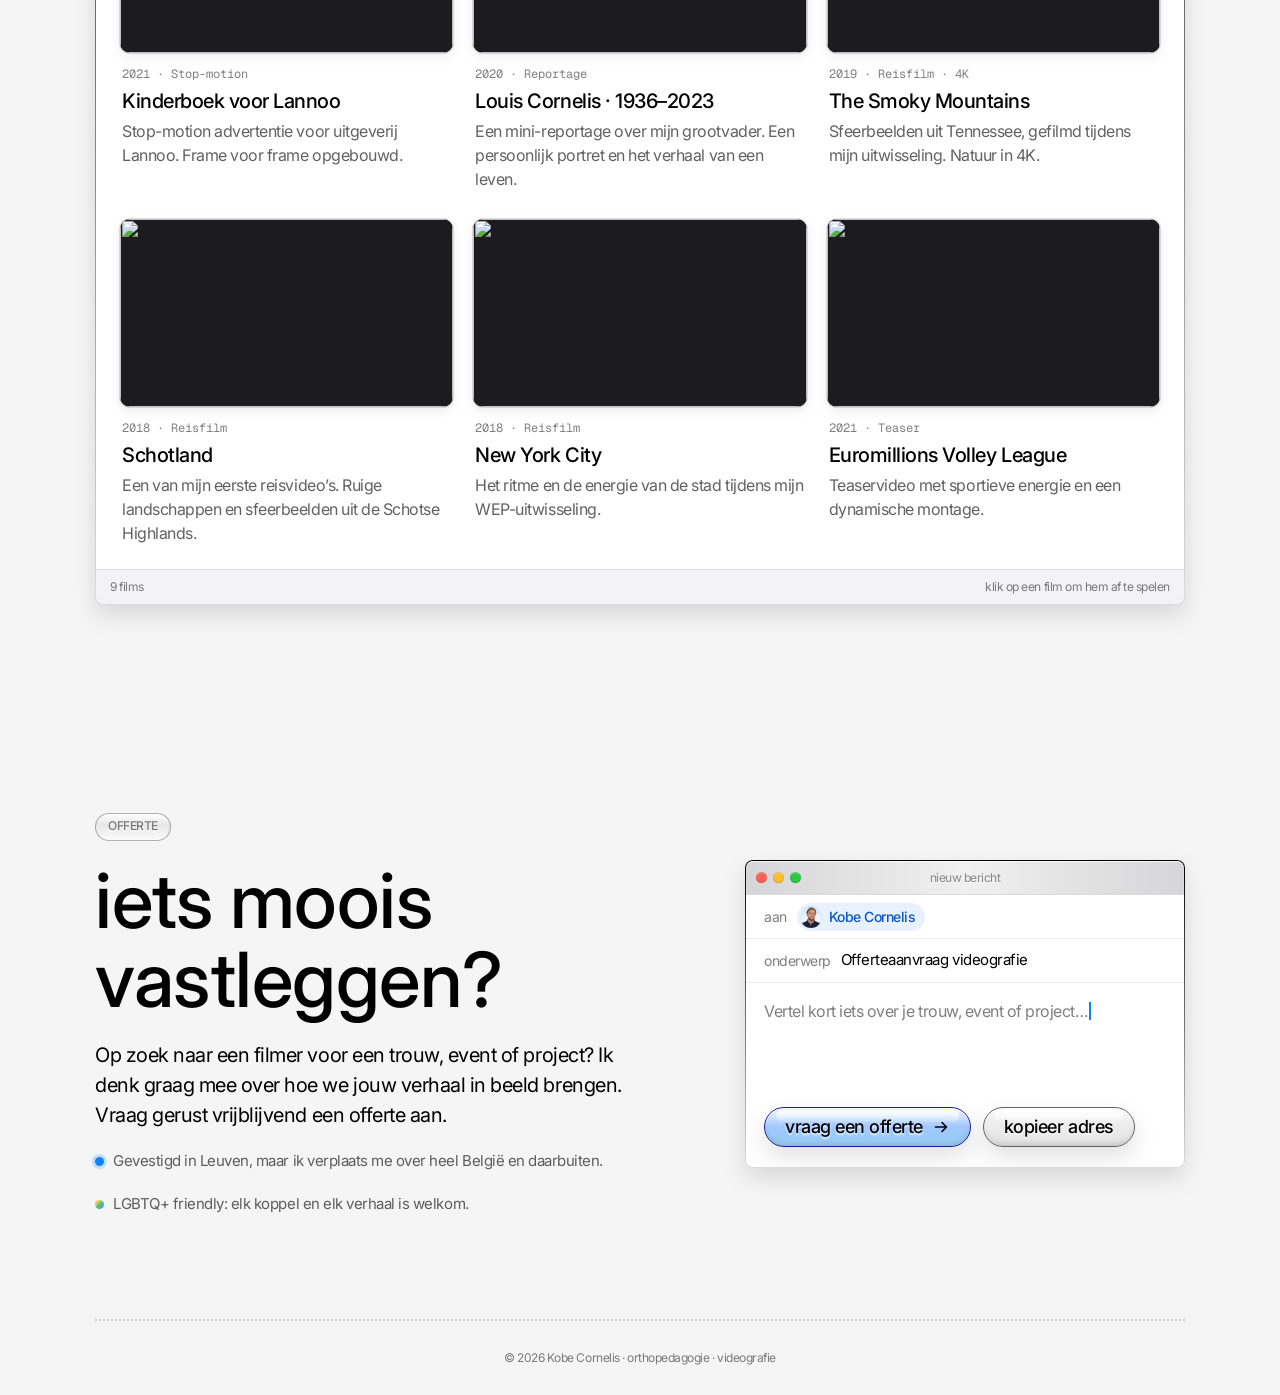
==== commit ceada401: "Apply the desktop-style redesign Replaces the previous over-the-top look with a calmer, OS-inspired " ====
--- a/video/index.html
+++ b/video/index.html
@@ -1,17 +1,18 @@
 <!DOCTYPE html>
-<html lang="nl">
+<html lang="nl-BE">
 <head>
 <meta charset="UTF-8">
 <meta name="viewport" content="width=device-width, initial-scale=1">
 <title>Kobe Cornelis | Videografie</title>
 <meta name="description" content="Videografie van Kobe Cornelis: trouwfilms, sfeerbeelden en visuele verhalen. Cinematische beelden met oog voor sfeer en emotie.">
 <meta name="author" content="Kobe Cornelis">
-<meta name="theme-color" content="#0E0C0B">
+<meta name="theme-color" content="#f5f5f5">
 <link rel="canonical" href="https://kobecornelis.com/video/">
 
 <link rel="icon" type="image/svg+xml" href="../favicon.svg">
 <link rel="icon" type="image/x-icon" href="../favicon.ico">
 <link rel="apple-touch-icon" href="../apple-touch-icon.png">
+<link rel="manifest" href="../site.webmanifest">
 
 <meta property="og:type" content="website">
 <meta property="og:url" content="https://kobecornelis.com/video/">
@@ -21,186 +22,212 @@
 <meta property="og:locale" content="nl_BE">
 <meta name="twitter:card" content="summary_large_image">
 
-<script>
-  document.documentElement.classList.add('js');
-  setTimeout(function () { document.documentElement.classList.add('is-ready'); }, 3500);
-</script>
+<script>document.documentElement.classList.add('js');</script>
 
 <link rel="preconnect" href="https://fonts.googleapis.com">
 <link rel="preconnect" href="https://fonts.gstatic.com" crossorigin>
 <link rel="preconnect" href="https://i.ytimg.com">
-<link rel="preconnect" href="https://cdnjs.cloudflare.com" crossorigin>
-<link rel="preconnect" href="https://cdn.jsdelivr.net" crossorigin>
-<link href="https://fonts.googleapis.com/css2?family=Fraunces:ital,opsz,wght,SOFT,WONK@0,9..144,100..900,0..100,0..1;1,9..144,100..900,0..100,0..1&family=Geist:wght@300..700&family=Geist+Mono:wght@400;500&display=swap" rel="stylesheet">
+<link href="https://fonts.googleapis.com/css2?family=Caveat:wght@500&family=Geist+Mono:wght@400;500&family=Inter:wght@400;500;600;700&display=swap" rel="stylesheet">
 <link rel="stylesheet" href="../assets/css/style.css">
-<link rel="stylesheet" href="../assets/css/video.css">
 </head>
-<body data-theme="dark" class="page-video">
-
-<a class="skip-link" href="#trouwfilms">Naar de films</a>
-<div class="grain" aria-hidden="true"></div>
-<div class="cursor" aria-hidden="true"><span class="cursor-label"></span></div>
+<body>
+
+<a class="skip-link" href="#films">Naar de films</a>
+
+<svg width="0" height="0" style="position:absolute" aria-hidden="true">
+  <symbol id="i-right" viewBox="0 0 18 18"><path d="M3.5 9h11M10 4.5 14.5 9 10 13.5"/></symbol>
+  <symbol id="i-down" viewBox="0 0 18 18"><path d="M9 3.5v11M4.5 10 9 14.5 13.5 10"/></symbol>
+  <symbol id="i-play" viewBox="0 0 13 14"><path d="M1 1.2v11.600a.6.6 0 0 0 .9.500l10-5.800a.6.6 0 0 0 0-1L1.900.700a.6.6 0 0 0-.9.500z"/></symbol>
+</svg>
 
 <!-- ═══════════ NAVIGATIE ═══════════ -->
-<header class="nav" id="nav">
-  <a class="nav-brand" href="../" aria-label="Terug naar het portfolio van Kobe Cornelis">
-    <span class="nav-mark" aria-hidden="true">K</span>
-    <span class="nav-name">Kobe Cornelis</span>
+<header class="nav">
+  <a class="nav-brand" href="../" aria-label="Terug naar het portfolio">
+    <svg viewBox="0 0 64 64" aria-hidden="true"><path d="M22 15v34M22 35 40 15M28.5 28.5 42 49"/><circle cx="51" cy="46" r="5"/></svg>
+    <span>kobe cornelis</span>
   </a>
   <nav class="nav-links" aria-label="Videografie">
-    <a href="#trouwfilms">Trouwfilms</a>
-    <a href="#projecten">Reisbeelden &amp; projecten</a>
-    <a href="#contact">Offerte</a>
+    <i class="nav-ind" aria-hidden="true"></i>
+    <a href="#films" data-filter="wedding">trouwfilms</a>
+    <a href="#films" data-filter="other">reisbeelden &amp; projecten</a>
+    <a href="#contact">offerte</a>
   </nav>
-  <a class="nav-back" href="../" aria-label="Terug naar Orthopedagogie">
-    <span class="nav-back-arrow" aria-hidden="true">←</span>
-    <span class="nav-back-label">Orthopedagogie</span>
-  </a>
+  <div class="nav-right">
+    <button class="cc-btn" type="button" aria-expanded="false" aria-controls="cc" aria-label="Bedieningspaneel">
+      <svg class="bat" viewBox="0 0 25 14" aria-hidden="true"><rect x="1" y="2" width="20" height="10" rx="3"/><path d="M23.300 5.400v3.200"/><rect class="bat-fill" x="3" y="4" width="16" height="6" rx="1.300"/></svg>
+      <span data-clock aria-hidden="true"></span>
+      <svg viewBox="0 0 17 14" aria-hidden="true"><rect x="1" y="1.500" width="15" height="4.500" rx="2.250"/><circle cx="12.500" cy="3.750" r="1" fill="currentColor"/><rect x="1" y="8" width="15" height="4.500" rx="2.250"/><circle cx="4.500" cy="10.250" r="1" fill="currentColor"/></svg>
+    </button>
+    <a class="btn btn--sm nav-cta" href="../">← orthopedagogie</a>
+    <button class="mb-toggle" type="button" aria-expanded="false" aria-controls="dropmenu">menu</button>
+  </div>
 </header>
 
-<main id="main">
+<!-- bedieningspaneel -->
+<div class="cc" id="cc" role="group" aria-label="Bedieningspaneel">
+  <button class="cc-tile" type="button" data-calm aria-pressed="false">
+    <i class="cc-ico"><svg viewBox="0 0 16 16" aria-hidden="true"><path d="M13.500 9.800A5.800 5.800 0 0 1 6.200 2.500a5.800 5.800 0 1 0 7.300 7.300z"/></svg></i>
+    <span><b>rustige modus</b><small data-calm-label>uit</small></span>
+  </button>
+  <div class="cc-tile">
+    <svg class="cc-ring" viewBox="0 0 36 36" aria-hidden="true"><circle class="trk" cx="18" cy="18" r="15"/><circle class="val" cx="18" cy="18" r="15" pathLength="100"/></svg>
+    <span><b data-read>0%</b><small>gelezen</small></span>
+  </div>
+  <div class="cc-tile cc-wide cc-col">
+    <b>accentkleur</b>
+    <div class="cc-colors">
+      <button type="button" data-accent="blue" style="--c:#0f7fff" aria-label="Blauw" aria-pressed="true"></button>
+      <button type="button" data-accent="purple" style="--c:#8a5cf6" aria-label="Paars" aria-pressed="false"></button>
+      <button type="button" data-accent="pink" style="--c:#f0468a" aria-label="Roze" aria-pressed="false"></button>
+      <button type="button" data-accent="orange" style="--c:#f58a1f" aria-label="Oranje" aria-pressed="false"></button>
+      <button type="button" data-accent="green" style="--c:#28a745" aria-label="Groen" aria-pressed="false"></button>
+      <button type="button" data-accent="graphite" style="--c:#6e6e73" aria-label="Grafiet" aria-pressed="false"></button>
+    </div>
+  </div>
+  <div class="cc-tile cc-wide">
+    <span><b data-date></b><small>Leuven · <span data-clock></span></small></span>
+  </div>
+</div>
+
+<nav class="dropmenu" id="dropmenu" aria-label="Menu">
+  <a href="#films" data-filter="wedding">trouwfilms <span>01</span></a>
+  <a href="#films" data-filter="other">reisbeelden &amp; projecten <span>02</span></a>
+  <a href="#contact">offerte <span>@</span></a>
+  <hr>
+  <a href="../">orthopedagogie <span>←</span></a>
+</nav>
+
+<main id="top">
 
   <!-- ═══════════ HERO ═══════════ -->
-  <section class="vhero" id="top" aria-label="Introductie">
-    <div class="vhero-still" aria-hidden="true">
-      <img src="https://i.ytimg.com/vi/1aSgwH5nDEA/maxresdefault.jpg" alt="" data-yt-fallback="1aSgwH5nDEA">
-    </div>
-    <div class="vhero-video" id="heroVidWrap" aria-hidden="true">
-      <iframe id="heroVid"
-        title="Achtergrondvideo"
-        data-src="https://www.youtube-nocookie.com/embed/1aSgwH5nDEA?autoplay=1&mute=1&controls=0&loop=1&playlist=1aSgwH5nDEA&playsinline=1&rel=0&modestbranding=1&disablekb=1&start=5&enablejsapi=1"
-        referrerpolicy="strict-origin-when-cross-origin"
-        allow="autoplay; encrypted-media" tabindex="-1"></iframe>
-    </div>
-    <div class="vhero-shade" aria-hidden="true"></div>
-
-    <div class="container vhero-inner">
-      <div class="hero-meta" data-intro>
-        <span><i class="rec-dot" aria-hidden="true"></i>Rec · 24 fps</span>
-        <span class="hero-meta-mid">Videografie · sinds 2019</span>
-        <span class="hero-meta-end"><i class="avail-dot" aria-hidden="true"></i>Beschikbaar voor projecten</span>
-      </div>
-
-      <h1 class="vhero-title" data-hero-split>Verhalen<br>in <em>beweging.</em></h1>
-
-      <div class="vhero-foot">
-        <p class="vhero-lead" data-intro>Trouwfilms, reisbeelden en visuele verhalen. Ik film de momenten die <em>blijven hangen</em> en monteer ze tot iets dat je voelt.</p>
-        <dl class="vhero-stats" data-intro>
-          <div><dt>Films</dt><dd data-count="9" data-film-count>9</dd></div>
-          <div><dt>Actief</dt><dd>Sinds 2019</dd></div>
-          <div><dt>Specialiteit</dt><dd>Sfeer &amp; emotie</dd></div>
-        </dl>
+  <section class="hero" aria-label="Introductie">
+    <div class="wrap hero-grid hero-grid--video">
+      <div class="hero-copy">
+        <span class="status"><i></i>beschikbaar voor nieuwe projecten</span>
+        <h1 class="hero-title">verhalen in beweging</h1>
+        <p class="hero-sub">Trouwfilms, reisbeelden en visuele verhalen. Ik film de momenten die blijven hangen en monteer ze tot iets dat je voelt.</p>
+        <div class="hero-btns">
+          <a class="btn btn--blue" href="#contact">vraag een offerte</a>
+          <a class="btn" href="#films">bekijk de films <svg aria-hidden="true"><use href="#i-down"/></svg></a>
+        </div>
+        <ul class="specs" aria-label="In het kort">
+          <li><b data-film-count>9</b> films</li>
+          <li>sinds <b>2019</b></li>
+          <li><span class="spec">4K</span><span class="spec">HDR</span></li>
+          <li><span class="pill pill--pride lib-pride">LGBTQ+ friendly</span></li>
+        </ul>
+      </div>
+
+      <!-- speler -->
+      <div class="player" data-reveal>
+        <div class="player-bar"><span class="dots"><i></i><i></i><i></i></span><span class="player-title">febe-en-seppe.mov</span></div>
+        <button class="film-frame" type="button" data-id="1aSgwH5nDEA" data-title="Febe &amp; Seppe" aria-label="Speel Febe &amp; Seppe af">
+          <img src="https://i.ytimg.com/vi/1aSgwH5nDEA/maxresdefault.jpg" alt="" data-yt="1aSgwH5nDEA">
+          <span class="play"><svg aria-hidden="true"><use href="#i-play"/></svg>speel af</span>
+        </button>
+        <div class="player-ctl" aria-hidden="true">
+          <svg viewBox="0 0 13 14"><use href="#i-play"/></svg>
+          <span>0:00</span>
+          <i class="scrub"><i></i></i>
+          <span>trouwfilm · 2024</span>
+        </div>
       </div>
     </div>
   </section>
 
-  <!-- ═══════════ 01 · TROUWFILMS ═══════════ -->
-  <section class="films" id="trouwfilms">
-    <div class="container">
-      <header class="films-head">
+  <hr class="dotline">
+
+  <!-- ═══════════ FILMS: bibliotheek ═══════════ -->
+  <section class="sec" id="films">
+    <div class="wrap">
+      <header class="head head--split" data-reveal>
         <div>
-          <p class="eyebrow"><span>01</span>Trouwfilms</p>
-          <h2 class="display" data-split>De dag, <em>opnieuw beleefd.</em></h2>
-        </div>
-        <div class="films-side" data-reveal>
-          <p>De dag zelf vliegt voorbij. Met een trouwfilm beleef je hem opnieuw. Die ene blik, de lach, het feest. Ik beweeg ongezien mee tussen de gasten en vang de echte momenten, en daar maak ik een sfeervideo van waar je jaren later nog naar teruggrijpt.</p>
-          <div class="films-side-foot">
-            <span class="films-count" data-count-for="wedding">03 films</span>
-            <span class="pride-pill"><i class="pride-dot" aria-hidden="true"></i>LGBTQ+ friendly</span>
+          <span class="plabel">films</span>
+          <h2 class="h-display" data-lib-title>de breedte van wat ik maak</h2>
+        </div>
+        <div>
+          <p class="lead" data-lib-lead>Van trouwfilms en sfeerbeelden op reis tot commerciële opdrachten en een persoonlijke reportage.</p>
+          <span class="pill pill--pride lib-pride" data-lib-pride hidden>LGBTQ+ friendly</span>
+        </div>
+      </header>
+
+      <div class="win lib">
+        <div class="lib-bar">
+          <span class="dots"><i></i><i></i><i></i></span>
+          <div class="seg" role="group" aria-label="Filter films">
+            <button type="button" data-cat="all" aria-pressed="true">alles <small></small></button>
+            <button type="button" data-cat="wedding" aria-pressed="false">trouwfilms <small></small></button>
+            <button type="button" data-cat="other" aria-pressed="false">reisbeelden &amp; projecten <small></small></button>
           </div>
         </div>
-      </header>
-      <div class="film-grid" id="gridWedding">
-        <noscript>
-          <ul class="tags">
-            <li><a href="https://www.youtube.com/watch?v=1aSgwH5nDEA">Febe &amp; Seppe</a></li>
-            <li><a href="https://www.youtube.com/watch?v=4OBGTtQVUYo">Ines &amp; Sander</a></li>
-            <li><a href="https://www.youtube.com/watch?v=Q8kLe0-2gnc">Caroline &amp; Bram</a></li>
-          </ul>
-        </noscript>
+        <div class="lib-body">
+          <div class="film-grid" id="filmGrid">
+            <noscript>
+              <ul class="tags">
+                <li><a href="https://www.youtube.com/watch?v=1aSgwH5nDEA">Febe &amp; Seppe</a></li>
+                <li><a href="https://www.youtube.com/watch?v=4OBGTtQVUYo">Ines &amp; Sander</a></li>
+                <li><a href="https://www.youtube.com/watch?v=Q8kLe0-2gnc">Caroline &amp; Bram</a></li>
+                <li><a href="https://www.youtube.com/watch?v=LOpTFsjrGvw">Kinderboek voor Lannoo</a></li>
+                <li><a href="https://www.youtube.com/watch?v=s_slyU9heV4">Louis Cornelis · 1936–2023</a></li>
+                <li><a href="https://www.youtube.com/watch?v=PwpixmMHLhE">The Smoky Mountains</a></li>
+                <li><a href="https://www.youtube.com/watch?v=Aky2uWTmonw">Schotland</a></li>
+                <li><a href="https://www.youtube.com/watch?v=WDYyBPZgw1M">New York City</a></li>
+                <li><a href="https://www.youtube.com/watch?v=ZKUQl-iN1tE">Euromillions Volley League</a></li>
+              </ul>
+            </noscript>
+          </div>
+        </div>
+        <p class="finder-status"><span data-lib-status>9 films</span><span>klik op een film om hem af te spelen</span></p>
       </div>
     </div>
   </section>
 
-  <!-- ═══════════ 02 · REISBEELDEN & PROJECTEN ═══════════ -->
-  <section class="films" id="projecten">
-    <div class="container">
-      <header class="films-head">
-        <div>
-          <p class="eyebrow"><span>02</span>Reisbeelden &amp; projecten</p>
-          <h2 class="display" data-split>De breedte van <em>wat ik maak.</em></h2>
-        </div>
-        <div class="films-side" data-reveal>
-          <p>Van sfeerbeelden op reis tot commerciële opdrachten en een persoonlijke reportage. Hier zie je de breedte van wat ik maak.</p>
-          <span class="films-count" data-count-for="other">06 films</span>
-        </div>
-      </header>
-      <div class="film-grid" id="gridOther">
-        <noscript>
-          <ul class="tags">
-            <li><a href="https://www.youtube.com/watch?v=LOpTFsjrGvw">Kinderboek voor Lannoo</a></li>
-            <li><a href="https://www.youtube.com/watch?v=s_slyU9heV4">Louis Cornelis · 1936–2023</a></li>
-            <li><a href="https://www.youtube.com/watch?v=PwpixmMHLhE">The Smoky Mountains</a></li>
-            <li><a href="https://www.youtube.com/watch?v=Aky2uWTmonw">Schotland</a></li>
-            <li><a href="https://www.youtube.com/watch?v=WDYyBPZgw1M">New York City</a></li>
-            <li><a href="https://www.youtube.com/watch?v=ZKUQl-iN1tE">Euromillions Volley League</a></li>
-          </ul>
-        </noscript>
-      </div>
-    </div>
-  </section>
-
-  <!-- ═══════════ OFFERTE / CONTACT ═══════════ -->
-  <section class="contact voutro is-fixed-theme" id="contact" data-theme="dark">
-    <canvas class="ribbons" id="outroRibbons" aria-hidden="true"></canvas>
-    <div class="contact-shade" aria-hidden="true"></div>
-    <div class="container voutro-inner">
-      <div class="voutro-avatar">
-        <img src="../assets/img/kobe-avatar.jpg" alt="Kobe Cornelis" width="400" height="400" loading="lazy" decoding="async">
-      </div>
-      <p class="avail-badge"><i class="avail-dot" aria-hidden="true"></i>Beschikbaar voor nieuwe projecten</p>
-      <h2 class="contact-title" data-split>Iets moois <em>vastleggen?</em></h2>
-      <p class="contact-text" data-reveal>Op zoek naar een filmer voor een trouw, event of project? Ik denk graag mee over hoe we jouw verhaal in beeld brengen. Vraag gerust <em>vrijblijvend een offerte</em> aan.</p>
-      <div class="voutro-actions" data-reveal>
-        <a class="btn btn--solid" href="mailto:kobe.cornelis4@gmail.com?subject=Offerteaanvraag%20videografie" data-magnetic>
-          <span>Vraag een offerte</span>
-          <svg viewBox="0 0 16 16" aria-hidden="true"><path d="M3 8h10M8.5 3.5 13 8l-4.5 4.5"/></svg>
-        </a>
-        <a class="btn btn--line" href="mailto:kobe.cornelis4@gmail.com" data-magnetic><span>Contact</span></a>
-      </div>
-      <p class="voutro-loc" data-reveal><span class="loc-pin" aria-hidden="true">⌖</span> Gevestigd in <strong>Leuven</strong>, maar ik verplaats me over heel België en daarbuiten.</p>
+  <!-- ═══════════ OFFERTE: nieuw bericht ═══════════ -->
+  <section class="reach-sec" id="contact">
+    <div class="wrap reach">
+      <div class="reach-copy" data-reveal>
+        <span class="plabel">offerte</span>
+        <h2 class="reach-title">iets moois vastleggen?</h2>
+        <p class="lead">Op zoek naar een filmer voor een trouw, event of project? Ik denk graag mee over hoe we jouw verhaal in beeld brengen. Vraag gerust vrijblijvend een offerte aan.</p>
+        <p class="loc"><i aria-hidden="true"></i>Gevestigd in Leuven, maar ik verplaats me over heel België en daarbuiten.</p>
+        <p class="loc"><i aria-hidden="true" style="background:linear-gradient(135deg,#f0668a,#f2d544,#5cc27a,#4ea4e8,#8a72e0);box-shadow:none"></i>LGBTQ+ friendly: elk koppel en elk verhaal is welkom.</p>
+      </div>
+
+      <div class="win mail" data-reveal>
+        <div class="win-bar"><span class="dots"><i></i><i></i><i></i></span><span class="win-title">nieuw bericht</span></div>
+        <div class="mail-body">
+          <p class="mail-row"><span>aan</span><b><img src="../assets/img/kobe-avatar.jpg" width="40" height="40" alt="" loading="lazy">Kobe Cornelis</b></p>
+          <p class="mail-row"><span>onderwerp</span>Offerteaanvraag videografie</p>
+          <p class="mail-text" aria-hidden="true">Vertel kort iets over je trouw, event of project…<i class="caret"></i></p>
+          <div class="mail-foot">
+            <a class="btn btn--blue" href="mailto:kobe.cornelis4@gmail.com?subject=Offerteaanvraag%20videografie">vraag een offerte <svg aria-hidden="true"><use href="#i-right"/></svg></a>
+            <button class="btn" type="button" data-copy="kobe.cornelis4@gmail.com">kopieer adres</button>
+          </div>
+        </div>
+      </div>
     </div>
   </section>
 </main>
 
-<footer class="footer" data-theme="dark">
-  <div class="container footer-inner">
-    <p>© <span data-year>2026</span> Kobe Cornelis</p>
-    <p class="footer-specs" role="group" aria-label="Opnamekwaliteit"><span class="spec-badge">4K</span><span class="spec-badge">HDR</span></p>
-    <p><a href="../" class="footer-top">Orthopedagogie</a> · Videografie</p>
-  </div>
+<footer class="footer">
+  <hr class="dotline">
+  <p class="copyright">© <span data-year>2026</span> Kobe Cornelis · <a href="../">orthopedagogie</a> · videografie</p>
 </footer>
 
-<!-- Lightbox (native dialog: focus-trap en Escape gratis) -->
-<dialog class="lightbox" id="lightbox" aria-labelledby="lbTitle" data-lenis-prevent>
-  <button class="lightbox-close" id="lbClose" type="button" aria-label="Sluiten">
-    <svg viewBox="0 0 16 16" aria-hidden="true"><path d="M3.5 3.5l9 9M12.5 3.5l-9 9"/></svg>
-  </button>
-  <div class="lightbox-inner">
-    <div class="lightbox-frame">
-      <iframe id="lbFrame" title="Video" allow="accelerometer; autoplay; clipboard-write; encrypted-media; gyroscope; picture-in-picture" allowfullscreen></iframe>
-    </div>
-    <div class="lightbox-cap">
-      <h2 class="lightbox-title" id="lbTitle"></h2>
-      <p class="lightbox-meta" id="lbMeta"></p>
-    </div>
+<!-- Lightbox: een venster dat de film afspeelt -->
+<dialog class="lightbox" id="lightbox" aria-labelledby="lbTitle">
+  <div class="win">
+    <div class="win-bar">
+      <span class="dots"><button type="button" id="lbClose" aria-label="Sluiten"></button><i style="background:#febc2e"></i><i style="background:#28c840"></i></span>
+      <span class="win-title" id="lbTitle"></span>
+    </div>
+    <div class="win-body"><iframe id="lbFrame" title="Video" allow="accelerometer; autoplay; clipboard-write; encrypted-media; gyroscope; picture-in-picture" allowfullscreen></iframe></div>
   </div>
 </dialog>
 
-<script src="https://cdnjs.cloudflare.com/ajax/libs/gsap/3.15.0/gsap.min.js" integrity="sha384-XmJ9SoHtVOHoQUcKvFAzVXwdkKo1Ie3bhmSoIAkcdsHGaIrVJIkmozyq0FJeb/Ly" crossorigin="anonymous" defer></script>
-<script src="https://cdnjs.cloudflare.com/ajax/libs/gsap/3.15.0/ScrollTrigger.min.js" integrity="sha384-wl5TeDVvOWt30Pbf8aSo2ZrzsOjddu3avOBvHe+p+OhJt9gP6w9YXmDkN5DK2/dF" crossorigin="anonymous" defer></script>
-<script src="https://cdn.jsdelivr.net/npm/lenis@1.3.26/dist/lenis.min.js" integrity="sha384-jqpi9VmOdhyLoLURgjCn7EpnG9BbnHW57ibIZoeaIU+erWDH3k8fQQg0xH2ySjnw" crossorigin="anonymous" defer></script>
-<script src="../assets/js/ribbons.js" defer></script>
+<div class="toast" role="status" aria-live="polite"></div>
+
+<script src="../assets/js/main.js" defer></script>
 <script src="../assets/js/video.js" defer></script>
 </body>
 </html>
--- a/assets/css/style.css
+++ b/assets/css/style.css
@@ -1,2654 +1,841 @@
 /* ═══════════════════════════════════════════════════════════
-   KOBE CORNELIS — PORTFOLIO
-   Design system: warme inkt & papier, Fraunces + Geist,
-   een zacht spectrum als accent (inclusie), veel ademruimte.
+   KOBE CORNELIS — portfolio
+   Design systeem: retro macOS in een moderne jas.
+   1. Tokens   2. Basis   3. Componenten   4. Secties (+ verfijningen)   5. Videopagina
    ═══════════════════════════════════════════════════════════ */
 
-/* ───────── Thema-tokens (registreerbaar → vloeiend overvloeien) ───────── */
-@property --bg     { syntax: '<color>'; inherits: true; initial-value: #0E0C0B; }
-@property --fg     { syntax: '<color>'; inherits: true; initial-value: #F3EDE4; }
-@property --muted  { syntax: '<color>'; inherits: true; initial-value: #A59D94; }
-@property --line   { syntax: '<color>'; inherits: true; initial-value: rgba(243, 237, 228, 0.14); }
-@property --accent { syntax: '<color>'; inherits: true; initial-value: #F2A36B; }
-
+/* ── 1. TOKENS ─────────────────────────────────────────── */
 :root {
-  --ink: #0E0C0B;
-  --ink-2: #181513;
-  --paper: #F3EDE4;
-  --paper-2: #E9E1D5;
-
-  --amber: #F4B474;
-  --rose: #EF97AB;
-  --lilac: #B2A5F2;
-  --sky: #8EC2E8;
-  --sage: #9CCDAB;
-  --spectrum: linear-gradient(100deg, #F4B474 0%, #EF97AB 28%, #B2A5F2 55%, #8EC2E8 78%, #9CCDAB 100%);
-
-  --font-display: 'Fraunces', ui-serif, Georgia, 'Times New Roman', serif;
-  --font-body: 'Geist', ui-sans-serif, system-ui, -apple-system, 'Segoe UI', Roboto, sans-serif;
-  --font-mono: 'Geist Mono', ui-monospace, 'SF Mono', Menlo, Consolas, monospace;
-
-  --gutter: clamp(1rem, 4vw, 3.5rem);
-  --maxw: 1560px;
-  --nav-h: 76px;
-  --radius: 24px;
-  --ease-out: cubic-bezier(0.16, 1, 0.3, 1);
-  --ease-io: cubic-bezier(0.76, 0, 0.24, 1);
-  --section-pad: clamp(6rem, 14vh, 11rem);
-}
-
-[data-theme="dark"] {
-  --bg: #0E0C0B;
-  --fg: #F3EDE4;
-  --muted: #A59D94;
-  --line: rgba(243, 237, 228, 0.14);
-  --accent: #F2A36B;
-  --em-grad: linear-gradient(100deg, #F6BA83 0%, #F197B2 48%, #B4A6FF 100%);
-}
-
-[data-theme="light"] {
-  --bg: #F3EDE4;
-  --fg: #16120F;
-  --muted: #6A6057;
-  --line: rgba(22, 18, 15, 0.14);
-  --accent: #B24A1B;
-  --em-grad: linear-gradient(100deg, #B9501F 0%, #A8345F 62%, #6646BE 100%);
-}
-
-/* ───────── Reset & basis ───────── */
-*, *::before, *::after { margin: 0; padding: 0; box-sizing: border-box; }
-
-html {
-  -webkit-text-size-adjust: 100%;
-  text-size-adjust: 100%;
-  overflow-x: hidden; /* fallback: Safari < 16 kent geen clip */
-  overflow-x: clip;
-}
-html:not(.lenis) { scroll-behavior: smooth; }
-html.lenis, html.lenis body { height: auto; }
-.lenis.lenis-smooth { scroll-behavior: auto !important; }
-.lenis.lenis-stopped { overflow: clip; }
-
+  color-scheme: light;
+
+  --bg: #f5f5f5;
+  --surface: #fff;
+  --ink: #000;
+  --ink-2: rgba(0, 0, 0, .62);   /* lopende tekst */
+  --ink-3: rgba(0, 0, 0, .5);    /* labels, bijschriften */
+  --ink-4: rgba(0, 0, 0, .3);
+  --line: rgba(0, 0, 0, .08);
+  --accent: #0f7fff;
+  --focus: #1d6ee5;
+
+  /* chroom: het metaal van vensters en knoppen */
+  --chrome: linear-gradient(90deg, #d6d5d7 0%, #f0f0f0 50%, #d6d5d7 100%);
+  --chrome-edge: linear-gradient(#000 0%, rgba(0, 0, 0, .1) 100%);
+  --gloss-grey: linear-gradient(#fbfbfb 0%, #ededed 42%, #e4e4e4 100%);
+  --gloss-label: linear-gradient(#fff 0%, #e7e7e7 42%, #fbfbfb 100%);
+  --gloss-blue: linear-gradient(#edf4ff 0%, #d6e7ff 18%, #a2c7ff 50%, #99cbf8 80%, #a2d2f7 100%);
+  --edge-grey: #626262;
+  --edge-blue: #221898;
+
+  /* tinten voor titelbalken en pillen */
+  --t-blue: rgba(76, 140, 255, .28);
+  --t-green: rgba(64, 190, 100, .26);
+  --t-pink: rgba(255, 105, 140, .24);
+  --t-orange: rgba(255, 160, 70, .28);
+  --t-teal: rgba(0, 190, 180, .24);
+  --t-purple: rgba(150, 110, 255, .24);
+  --t-yellow: rgba(254, 234, 61, .32);
+
+  --shadow: 0 10px 24px rgba(0, 0, 0, .12);
+  --shadow-sm: 0 4px 12px rgba(0, 0, 0, .08);
+  --hi: inset 0 1px 1px rgba(255, 255, 255, .8);
+  --emboss: 0 2px 2px rgba(255, 255, 255, .8);
+
+  --r-win: 8px;
+  --r-screen: 4px;
+  --r-panel: 16px;
+
+  --font: "Inter", -apple-system, BlinkMacSystemFont, "Segoe UI", sans-serif;
+  --mono: "Geist Mono", ui-monospace, SFMono-Regular, Menlo, monospace;
+  --hand: "Caveat", "Bradley Hand", cursive;
+
+  --wrap: 1090px;
+  --gutter: 24px;
+  --bar-h: 70px;
+}
+
+/* ── 2. BASIS ──────────────────────────────────────────── */
+*, *::before, *::after { box-sizing: border-box; }
+html { scroll-behavior: smooth; -webkit-text-size-adjust: 100%; }
 body {
+  margin: 0;
   background: var(--bg);
-  color: var(--fg);
-  font-family: var(--font-body);
-  font-size: 1.0625rem;
-  line-height: 1.6;
-  font-weight: 400;
+  color: var(--ink);
+  font-family: var(--font);
+  font-size: 16px;
+  line-height: 1.5;
+  letter-spacing: -.03em;
   -webkit-font-smoothing: antialiased;
-  -moz-osx-font-smoothing: grayscale;
-  overflow-x: clip;
-  transition: --bg 0.8s var(--ease-out), --fg 0.8s var(--ease-out), --muted 0.8s var(--ease-out),
-              --line 0.8s var(--ease-out), --accent 0.8s var(--ease-out);
-}
-
-img, svg, canvas { display: block; max-width: 100%; }
+  overflow-x: hidden;
+}
+h1, h2, h3, h4, p, ul, ol, dl, dd, figure, blockquote { margin: 0; padding: 0; }
+ul, ol { list-style: none; }
+img, svg { display: block; max-width: 100%; }
 a { color: inherit; text-decoration: none; }
-button { font: inherit; color: inherit; background: none; border: 0; cursor: pointer; }
-ul, ol { list-style: none; }
-em { font-style: italic; }
-::selection { background: var(--accent); color: var(--bg); }
-
-:focus-visible {
-  outline: 2px solid var(--accent);
-  outline-offset: 4px;
-  border-radius: 6px;
-}
-
-.skip-link {
-  position: fixed;
-  left: 1rem;
-  top: 1rem;
-  z-index: 200;
-  padding: 0.7rem 1.1rem;
-  border-radius: 999px;
-  background: var(--paper);
-  color: var(--ink);
-  font-weight: 500;
-  transform: translateY(-160%);
-  transition: transform 0.3s var(--ease-out);
-}
-.skip-link:focus-visible { transform: none; }
-
-/* Secties volgen het thema van <body> zodra JS de thema-wissel aanstuurt */
-section[data-theme], footer[data-theme] { background: var(--bg); color: var(--fg); }
-#certificaten { scroll-margin-top: calc(var(--nav-h) + 1rem); }
-/* Secties krijgen programmatisch focus na een ankerlink: geen grote focusrand */
-section[tabindex="-1"]:focus { outline: none; }
-.theme-sync section[data-theme]:not(.is-fixed-theme),
-.theme-sync footer[data-theme] {
-  --bg: inherit;
-  --fg: inherit;
-  --muted: inherit;
-  --line: inherit;
-  --accent: inherit;
-  --em-grad: inherit;
-  background: transparent;
-}
-
-.container {
-  width: 100%;
-  max-width: var(--maxw);
-  margin-inline: auto;
-  padding-inline: var(--gutter);
-}
-
-/* ───────── Korrel ───────── */
-.grain {
-  position: fixed;
-  inset: 0;
-  z-index: 90;
+button { font: inherit; letter-spacing: inherit; color: inherit; background: none; border: 0; padding: 0; cursor: pointer; }
+:focus-visible { outline: 2px solid var(--focus); outline-offset: 3px; border-radius: 4px; }
+::selection { background: rgba(254, 234, 61, .6); }
+
+.wrap { width: 100%; max-width: calc(var(--wrap) + var(--gutter) * 2); margin-inline: auto; padding-inline: var(--gutter); }
+.sr-only { position: absolute; width: 1px; height: 1px; overflow: hidden; clip-path: inset(50%); white-space: nowrap; }
+.skip-link { position: fixed; top: 8px; left: 8px; z-index: 500; padding: 8px 14px; background: #fff; border: 1px solid var(--edge-grey); border-radius: 999px; transform: translateY(-200%); }
+.skip-link:focus { transform: none; }
+
+section { position: relative; scroll-margin-top: calc(var(--bar-h) + 12px); }
+.sec { padding-block: 104px; }
+.h-display { font-size: clamp(36px, 6vw, 56px); font-weight: 500; line-height: 1.15; letter-spacing: -.03em; text-wrap: balance; }
+.lead { font-size: clamp(17px, 2.2vw, 20px); line-height: 1.5; max-width: 560px; text-wrap: pretty; }
+.dotline { border: 0; border-top: 2px dotted rgba(0, 0, 0, .15); max-width: var(--wrap); margin: 0 auto; width: calc(100% - var(--gutter) * 2); }
+
+/* scroll-onthulling (alleen met JS) */
+.js [data-reveal] { opacity: 0; transform: translateY(14px); transition: opacity .6s ease, transform .6s cubic-bezier(.2, .7, .25, 1); transition-delay: var(--d, 0ms); }
+.js [data-reveal].is-in { opacity: 1; transform: none; }
+
+/* ── 3. COMPONENTEN ────────────────────────────────────── */
+
+/* sectielabel: kleine chromen pil */
+.plabel {
+  display: inline-flex; align-items: center; justify-content: center;
+  height: 28px; padding: 0 12px 1px;
+  font-size: 12px; font-weight: 500; text-transform: uppercase; white-space: nowrap;
+  color: var(--ink-3); text-shadow: var(--emboss);
+  background: var(--gloss-label);
+  border: 1px solid var(--ink-4); border-radius: 999px;
+}
+
+/* glanzende pilknop */
+.btn {
+  position: relative; isolation: isolate; overflow: hidden;
+  display: inline-flex; align-items: center; justify-content: center; gap: 9px;
+  height: 40px; padding: 0 20px 1px;
+  font-size: 18px; font-weight: 500; white-space: nowrap;
+  color: #000; text-shadow: var(--emboss);
+  background: var(--gloss-grey);
+  border: 1px solid var(--edge-grey); border-radius: 999px;
+  box-shadow: var(--shadow), inset 0 -7px 6px -5px rgba(0, 0, 0, .16), inset 0 1px 0 rgba(255, 255, 255, .9);
+  transition: transform .12s, opacity .15s;
+  -webkit-user-select: none; user-select: none;
+}
+.btn::before { /* glans */
+  content: ""; position: absolute; z-index: -1; top: 2px; left: 11px; right: 11px; height: 12px;
+  border-radius: 999px; background: linear-gradient(rgba(255, 255, 255, .95), rgba(255, 255, 255, .12));
   pointer-events: none;
-  opacity: 0.07;
-  mix-blend-mode: overlay;
-  background-image: url("data:image/svg+xml,%3Csvg xmlns='http://www.w3.org/2000/svg' width='180' height='180'%3E%3Cfilter id='n'%3E%3CfeTurbulence type='fractalNoise' baseFrequency='0.9' numOctaves='3' stitchTiles='stitch'/%3E%3C/filter%3E%3Crect width='100%25' height='100%25' filter='url(%23n)'/%3E%3C/svg%3E");
-}
-
-/* ───────── Typografie-bouwstenen ───────── */
-.eyebrow {
-  display: inline-flex;
-  align-items: center;
-  gap: 0.9em;
-  font-family: var(--font-mono);
-  font-size: 0.74rem;
-  font-weight: 500;
-  letter-spacing: 0.16em;
-  text-transform: uppercase;
-  color: var(--muted);
-  margin-bottom: 1.6rem;
-}
-.eyebrow span {
-  display: inline-grid;
-  place-items: center;
-  min-width: 2.4em;
-  height: 2.4em;
-  padding: 0 0.4em;
-  border: 1px solid var(--line);
-  border-radius: 999px;
-  color: var(--fg);
-  letter-spacing: 0.04em;
-}
-
-.display {
-  font-family: var(--font-display);
-  font-weight: 330;
-  font-size: clamp(3rem, 7.4vw, 7.6rem);
-  line-height: 0.95;
-  letter-spacing: -0.035em;
-  font-variation-settings: "SOFT" 100, "WONK" 0;
-  text-wrap: balance;
-}
-
-.display em,
-.hero-tagline em,
-.contact-title em,
-.quote em,
-.stat-num em {
-  font-style: italic;
-  font-weight: 300;
-  font-variation-settings: "SOFT" 100, "WONK" 1;
-  background: var(--em-grad);
-  -webkit-background-clip: text;
-  background-clip: text;
-  color: transparent;
-  padding-right: 0.06em;
-}
-/* Na het opsplitsen krijgt elk woord z'n eigen verloop (background-clip werkt niet door transforms heen) */
-.is-split em { background: none; color: inherit; padding-right: 0; }
-.is-split em .wi,
-.is-split em .sw {
-  background: var(--em-grad);
-  -webkit-background-clip: text;
-  background-clip: text;
-  color: transparent;
-  /* ruimte zodat het verloop ook onder de schreef (g, j) geschilderd wordt */
-  padding: 0.06em 0.08em 0.24em 0;
-  margin: -0.06em 0 -0.24em 0;
-}
-.is-split em .sw { display: inline-block; }
-
-/* Woord-maskers voor reveal-animaties */
-.w {
-  display: inline-block;
-  overflow: hidden;
-  overflow: clip;
-  vertical-align: top;
-  padding: 0.1em 0.08em 0.26em 0.04em;
-  margin: -0.1em -0.08em -0.26em -0.04em;
-}
-.wi { display: inline-block; will-change: transform; }
-
-.sec-head { margin-bottom: clamp(3rem, 8vh, 6rem); }
-.sec-head--split {
-  display: flex;
-  justify-content: space-between;
-  align-items: flex-end;
-  gap: 2rem 4rem;
-  flex-wrap: wrap;
-}
-.sec-intro {
-  max-width: 34ch;
-  color: var(--muted);
-  font-size: 1.08rem;
-  padding-bottom: 0.6rem;
-}
-
-.tags { display: flex; flex-wrap: wrap; gap: 0.45rem; }
-.tags li {
-  font-family: var(--font-mono);
-  font-size: 0.68rem;
-  font-weight: 500;
-  letter-spacing: 0.08em;
-  text-transform: uppercase;
-  padding: 0.45em 0.85em;
-  border: 1px solid var(--line);
-  border-radius: 999px;
-  color: var(--muted);
-  white-space: nowrap;
-}
-
-.icon {
-  width: 52px;
-  height: 52px;
-  fill: none;
-  stroke: currentColor;
-  stroke-width: 1.4;
-  stroke-linecap: round;
-  stroke-linejoin: round;
-}
-
-/* ───────── Knoppen ───────── */
-.btn {
-  position: relative;
-  display: inline-flex;
-  align-items: center;
-  gap: 0.65em;
-  padding: 1em 1.5em;
-  border-radius: 999px;
-  font-size: 0.95rem;
-  font-weight: 500;
-  line-height: 1;
-  white-space: nowrap;
-  overflow: hidden;
-  isolation: isolate;
-  transition: color 0.45s var(--ease-out), border-color 0.45s var(--ease-out), background-color 0.45s;
-  will-change: transform;
-}
-.btn svg {
-  width: 1.05em;
-  height: 1.05em;
-  fill: none;
-  stroke: currentColor;
-  stroke-width: 1.6;
-  stroke-linecap: round;
-  stroke-linejoin: round;
-  transition: transform 0.45s var(--ease-out);
-}
-.btn:hover svg { transform: translate(2px, 1px); }
-.btn::before {
-  content: '';
-  position: absolute;
-  z-index: -1;
-  left: var(--x, 50%);
-  top: var(--y, 50%);
-  width: 0;
-  aspect-ratio: 1;
-  border-radius: 50%;
-  transform: translate(-50%, -50%);
-  transition: width 0.6s var(--ease-out);
-}
-.btn:hover::before { width: 260%; }
-
-.btn--solid { background: var(--fg); color: var(--bg); }
-.btn--solid::before { background: var(--accent); }
-.btn--solid:hover { color: var(--ink); }
-
-.btn--line { border: 1px solid var(--line); color: var(--fg); }
-.btn--line::before { background: var(--fg); }
-.btn--line:hover { color: var(--bg); border-color: var(--fg); }
-
-/* ───────── Cursor-label (alleen fijne pointers) ───────── */
-.cursor {
-  position: fixed;
-  left: 0;
-  top: 0;
-  z-index: 120;
-  width: 92px;
-  height: 92px;
-  margin: -46px 0 0 -46px;
-  border-radius: 50%;
-  display: grid;
-  place-items: center;
-  pointer-events: none;
-  background: var(--fg);
-  color: var(--bg);
-  font-size: 0.82rem;
-  font-weight: 500;
-  letter-spacing: 0.01em;
-  scale: 0;
-  transition: scale 0.45s var(--ease-out);
-}
-.cursor.is-active { scale: 1; }
-@media (hover: none), (pointer: coarse) {
-  .cursor { display: none; }
-  /* Overlay-blending over het hele scherm is duur op gsm's */
-  .grain { mix-blend-mode: normal; opacity: 0.035; }
-}
-
-/* ═══════════════════════════════════════════════════════════
-   NAVIGATIE
-   ═══════════════════════════════════════════════════════════ */
-.nav {
-  position: fixed;
-  inset: 0 0 auto;
-  z-index: 80;
-  height: var(--nav-h);
-  display: flex;
-  align-items: center;
-  gap: 2rem;
-  padding-inline: var(--gutter);
-  color: var(--fg);
-  transition: transform 0.6s var(--ease-out), color 0.4s;
-}
-.nav::before {
-  content: '';
-  position: absolute;
-  inset: 10px calc(var(--gutter) - 14px);
-  z-index: -1;
-  border-radius: 999px;
-  background: color-mix(in srgb, var(--bg) 74%, transparent);
-  -webkit-backdrop-filter: blur(18px) saturate(1.5);
-  backdrop-filter: blur(18px) saturate(1.5);
-  border: 1px solid var(--line);
-  opacity: 0;
-  transform: scale(0.98);
-  transition: opacity 0.5s var(--ease-out), transform 0.5s var(--ease-out);
-}
-.nav.is-scrolled::before { opacity: 1; transform: none; }
-/* Zonder JavaScript is er geen scrollstatus: toon de achtergrond van de navigatie altijd */
-html:not(.js) .nav::before { opacity: 1; transform: none; }
-.nav.is-hidden { transform: translateY(-115%); }
-.nav:has(:focus-visible) { transform: none; }
-@supports not selector(:has(*)) { .nav:focus-within { transform: none; } }
-.nav.is-scrolled .nav-toggle { border-color: transparent; }
-
-.nav-brand {
-  display: inline-flex;
-  align-items: center;
-  gap: 0.7rem;
-  font-family: var(--font-display);
-  font-size: 1.12rem;
-  font-weight: 450;
-  letter-spacing: -0.01em;
-  margin-right: auto;
-}
-.nav-mark {
-  display: grid;
-  place-items: center;
-  width: 34px;
-  height: 34px;
-  border-radius: 50%;
-  background: var(--fg);
-  color: var(--bg);
-  font-style: italic;
-  font-size: 1.05rem;
-  font-variation-settings: "SOFT" 100, "WONK" 1;
-  transition: transform 0.6s var(--ease-out);
-}
-.nav-brand:hover .nav-mark { transform: rotate(-12deg) scale(1.06); }
-
-.nav-links { display: flex; gap: 0.4rem; }
-.nav-links a {
-  position: relative;
-  padding: 0.5rem 0.85rem;
-  border-radius: 999px;
-  font-size: 0.92rem;
-  font-weight: 450;
-  color: color-mix(in srgb, var(--fg) 78%, transparent);
-  transition: color 0.3s, background-color 0.3s;
-}
-.nav-links a:hover { color: var(--fg); background: color-mix(in srgb, var(--fg) 7%, transparent); }
-.nav-links a[aria-current="true"] { color: var(--fg); }
-.nav-links a[aria-current="true"]::after {
-  content: '';
-  position: absolute;
-  left: 50%;
-  bottom: 0.15rem;
-  width: 4px;
-  height: 4px;
-  margin-left: -2px;
-  border-radius: 50%;
-  background: var(--accent);
-}
-
-.nav-cta {
-  display: inline-flex;
-  align-items: center;
-  gap: 0.55rem;
-  padding: 0.7rem 1.15rem;
-  border-radius: 999px;
-  background: var(--fg);
-  color: var(--bg);
-  font-size: 0.9rem;
-  font-weight: 500;
-  transition: transform 0.4s var(--ease-out), background-color 0.3s;
-}
-.nav-cta:hover { transform: translateY(-1px); background: var(--accent); color: var(--ink); }
-.nav-cta-dot {
-  width: 7px;
-  height: 7px;
-  border-radius: 50%;
-  background: #6BD49A;
-  box-shadow: 0 0 0 0 rgba(107, 212, 154, 0.6);
-  animation: pulse 2.4s ease-out infinite;
-}
-@keyframes pulse {
-  0% { box-shadow: 0 0 0 0 rgba(107, 212, 154, 0.55); }
-  70%, 100% { box-shadow: 0 0 0 8px rgba(107, 212, 154, 0); }
-}
-
-.nav-toggle {
-  display: none;
-  align-items: center;
-  gap: 0.7rem;
-  padding: 0.65rem 0.75rem 0.65rem 1.05rem;
-  border-radius: 999px;
-  border: 1px solid var(--line);
-  font-size: 0.9rem;
-  font-weight: 500;
-}
-.nav-toggle-icon { position: relative; width: 18px; height: 10px; }
-.nav-toggle-icon i {
-  position: absolute;
-  left: 0;
-  width: 100%;
-  height: 1.5px;
-  border-radius: 2px;
-  background: currentColor;
-  transition: transform 0.5s var(--ease-out), top 0.5s var(--ease-out);
-}
-.nav-toggle-icon i:first-child { top: 0; }
-.nav-toggle-icon i:last-child { top: calc(100% - 1.5px); }
-.menu-open .nav-toggle-icon i:first-child { top: 4.25px; transform: rotate(45deg); }
-.menu-open .nav-toggle-icon i:last-child { top: 4.25px; transform: rotate(-45deg); }
-
-/* Menu-overlay */
-.menu {
-  position: fixed;
-  inset: 0;
-  z-index: 70;
-  background: var(--ink);
-  color: var(--paper);
-  clip-path: circle(0% at calc(100% - 3rem) 2.4rem);
-  visibility: hidden;
-  transition: clip-path 0.85s var(--ease-io), visibility 0s linear 0.85s;
-  overflow-y: auto;
-}
-.menu-open .menu {
-  clip-path: circle(150% at calc(100% - 3rem) 2.4rem);
-  visibility: visible;
-  transition: clip-path 0.85s var(--ease-io), visibility 0s;
-}
-.menu-open .nav {
-  color: var(--paper);
-  /* Zodra het menu volledig open is: effen balk, zodat gescrolde links niet onder logo/knop schuiven */
-  background-color: var(--ink);
-  transition: transform 0.6s var(--ease-out), color 0.4s, background-color 0s 0.85s;
-}
-.menu-open .nav::before { opacity: 0; }
-.menu-inner {
-  min-height: 100%;
-  display: flex;
-  flex-direction: column;
-  justify-content: space-between;
-  gap: 3rem;
-  padding: calc(var(--nav-h) + 2rem) var(--gutter) 2rem;
-}
-.menu-list a {
-  display: flex;
-  align-items: baseline;
-  gap: 1rem;
-  padding: 0.35rem 0;
-  font-family: var(--font-display);
-  font-size: clamp(2.2rem, 9vw, 4.4rem);
-  font-weight: 330;
-  line-height: 1.05;
-  letter-spacing: -0.03em;
-  border-bottom: 1px solid rgba(243, 237, 228, 0.1);
-}
-@media (max-height: 500px) {
-  .menu-list a { font-size: clamp(1.8rem, 11vh, 4.4rem); }
-}
-.menu-list a span {
-  font-family: var(--font-mono);
-  font-size: 0.72rem;
-  letter-spacing: 0.1em;
-  color: #A59D94;
-  transform: translateY(-0.6em);
-}
-.menu-list li {
-  opacity: 0;
-  transform: translateY(30px);
-  transition: opacity 0.6s var(--ease-out), transform 0.8s var(--ease-out);
-}
-.menu-open .menu-list li { opacity: 1; transform: none; }
-.menu-open .menu-list li:nth-child(1) { transition-delay: 0.18s; }
-.menu-open .menu-list li:nth-child(2) { transition-delay: 0.22s; }
-.menu-open .menu-list li:nth-child(3) { transition-delay: 0.26s; }
-.menu-open .menu-list li:nth-child(4) { transition-delay: 0.3s; }
-.menu-open .menu-list li:nth-child(5) { transition-delay: 0.34s; }
-.menu-open .menu-list li:nth-child(6) { transition-delay: 0.38s; }
-.menu-open .menu-list li:nth-child(7) { transition-delay: 0.42s; }
-.menu-open .menu-list li:nth-child(8) { transition-delay: 0.46s; }
-.menu-foot {
-  display: flex;
-  flex-wrap: wrap;
-  justify-content: space-between;
-  gap: 1rem;
-  font-size: 0.95rem;
-  color: #A59D94;
-}
-.menu-foot div { display: flex; gap: 1.2rem; }
-.menu-foot a:hover { color: var(--paper); }
-
-/* ═══════════════════════════════════════════════════════════
-   HERO
-   ═══════════════════════════════════════════════════════════ */
-.hero {
-  position: relative;
-  min-height: 100vh;
-  min-height: 100svh;
-  display: flex;
-  isolation: isolate;
-  overflow: hidden;
-  overflow: clip;
+}
+.btn:hover { opacity: .82; }
+.btn:active { transform: scale(.97); }
+.btn--blue { background: var(--gloss-blue); border-color: var(--edge-blue); }
+.btn svg { width: 18px; height: 18px; flex: none; fill: none; stroke: currentColor; stroke-width: 1.6; stroke-linecap: round; stroke-linejoin: round; }
+
+/* venster */
+.win {
+  --tint: transparent;
+  position: relative; display: flex; flex-direction: column;
+  padding: 8px 4px 4px;
+  border: 1px solid transparent; border-radius: var(--r-win);
   background:
-    radial-gradient(60% 55% at 72% 46%, rgba(239, 151, 171, 0.22), transparent 70%),
-    radial-gradient(45% 45% at 88% 70%, rgba(142, 194, 232, 0.16), transparent 70%),
-    radial-gradient(50% 50% at 60% 25%, rgba(244, 180, 116, 0.18), transparent 70%),
-    var(--ink);
-  color: var(--paper);
-}
-.ribbons {
-  position: absolute;
-  inset: 0;
-  z-index: -2;
-  width: 100%;
-  height: 100%;
-  opacity: 0;
-  transition: opacity 2s ease;
-}
-.ribbons.is-on { opacity: 1; }
-.hero-shade {
-  position: absolute;
-  inset: 0;
-  z-index: -1;
-  pointer-events: none;
-  background:
-    linear-gradient(180deg, rgba(14, 12, 11, 0.55) 0%, rgba(14, 12, 11, 0) 22%, rgba(14, 12, 11, 0) 58%, rgba(14, 12, 11, 0.78) 100%),
-    radial-gradient(90% 70% at 0% 60%, rgba(14, 12, 11, 0.55), transparent 70%);
-}
-
-.hero-inner {
-  position: relative;
-  min-width: 0;
-  display: flex;
-  flex-direction: column;
-  min-height: 100vh;
-  min-height: 100svh;
-  padding-top: calc(var(--nav-h) + 1.4rem);
-  padding-bottom: 2rem;
-}
-
-.hero-meta {
-  display: flex;
-  justify-content: space-between;
-  gap: 1rem;
-  padding-top: 1rem;
-  border-top: 1px solid rgba(243, 237, 228, 0.16);
-  font-family: var(--font-mono);
-  font-size: 0.72rem;
-  font-weight: 500;
-  letter-spacing: 0.14em;
-  text-transform: uppercase;
-  color: rgba(243, 237, 228, 0.72);
-}
-
-.hero-title {
-  margin: auto 0;
-  padding: 3vh 0;
-  font-family: var(--font-display);
-  font-weight: 300;
-  font-size: clamp(4.4rem, min(16.5vw, 29vh), 19rem);
-  line-height: 0.84;
-  letter-spacing: -0.045em;
-  font-variation-settings: "SOFT" 100, "WONK" 0;
-}
-.hero-line {
-  display: block;
-  overflow: hidden;
-  overflow: clip;
-  padding: 0.04em 0 0.1em;
-  margin-bottom: -0.06em;
-}
-.hero-line--2 { padding-left: 17vw; }
-.hero-word { display: inline-block; white-space: nowrap; }
-.ch { display: inline-block; will-change: transform; }
-
-.hero-foot {
-  display: grid;
-  grid-template-columns: 1fr minmax(0, 29rem);
-  align-items: end;
-  gap: 2rem 4rem;
-}
-.hero-tagline {
-  font-family: var(--font-display);
-  font-weight: 330;
-  font-size: clamp(1.7rem, 3.2vw, 3rem);
-  line-height: 1.02;
-  letter-spacing: -0.025em;
-  font-variation-settings: "SOFT" 100;
-}
-.hero-intro {
-  color: rgba(243, 237, 228, 0.8);
-  font-size: 1.02rem;
-  line-height: 1.6;
-  margin-bottom: 1.5rem;
-}
-.hero-actions { display: flex; flex-wrap: wrap; gap: 0.7rem; }
-.hero .btn--solid { background: var(--paper); color: var(--ink); }
-.hero .btn--line { border-color: rgba(243, 237, 228, 0.3); color: var(--paper); }
-.hero .btn--line::before { background: var(--paper); }
-.hero .btn--line:hover { color: var(--ink); }
-
-.hero-scroll {
-  position: absolute;
-  left: var(--gutter);
-  bottom: 2rem;
-  display: none;
-}
-
-/* Intro-animatie vangnet: zonder JS/GSAP staat alles gewoon zichtbaar */
-.js .hero [data-intro] { opacity: 0; }
-.js .hero .ch { transform: translateY(110%); }
-.is-ready:not(.has-gsap) .hero [data-intro] { opacity: 1; transition: opacity 1s ease; }
-.is-ready:not(.has-gsap) .hero .ch { transform: none; transition: transform 1.2s var(--ease-out); }
-
-/* ═══════════════════════════════════════════════════════════
-   BAND (marquee)
-   ═══════════════════════════════════════════════════════════ */
-.band {
-  overflow: hidden;
-  overflow: clip;
-  padding: clamp(2.5rem, 6vh, 4rem) 0;
-  border-bottom: 1px solid var(--line);
-  margin-bottom: var(--section-pad);
-}
-.band-track, .reel-track {
-  display: flex;
-  width: max-content;
-  will-change: transform;
-  animation: marquee 48s linear infinite;
-}
-.reel-track[data-marquee="-1"] { animation-direction: reverse; }
-.marquee-js .band-track, .marquee-js .reel-track { animation: none; }
-@keyframes marquee { to { transform: translate3d(-50%, 0, 0); } }
-
-.band-group {
-  display: flex;
-  align-items: center;
-  flex-shrink: 0;
-  gap: clamp(1.4rem, 3vw, 3rem);
-  padding-right: clamp(1.4rem, 3vw, 3rem);
-  font-family: var(--font-display);
-  font-size: clamp(2.6rem, 6.4vw, 6.6rem);
-  font-weight: 300;
-  line-height: 1;
-  letter-spacing: -0.03em;
-  white-space: nowrap;
-  font-variation-settings: "SOFT" 100;
-}
-.band-group em { font-variation-settings: "SOFT" 100, "WONK" 1; color: var(--muted); }
-.band-group i {
-  flex-shrink: 0;
-  width: 0.32em;
-  height: 0.32em;
-  border-radius: 50%;
-  background: var(--spectrum);
-  background-size: 500% 100%;
-}
-.band-group i:nth-of-type(5n+1) { background: var(--amber); }
-.band-group i:nth-of-type(5n+2) { background: var(--rose); }
-.band-group i:nth-of-type(5n+3) { background: var(--lilac); }
-.band-group i:nth-of-type(5n+4) { background: var(--sky); }
-.band-group i:nth-of-type(5n+5) { background: var(--sage); }
-
-/* ═══════════════════════════════════════════════════════════
-   01 · OVER MIJ
-   ═══════════════════════════════════════════════════════════ */
-.about { padding-bottom: var(--section-pad); }
-
-.about-grid {
-  display: grid;
-  grid-template-columns: minmax(0, 5fr) minmax(0, 6fr);
-  gap: clamp(2.5rem, 7vw, 8rem);
-  align-items: start;
-}
-
-.about-photo { position: relative; }
-.about-photo-frame {
-  position: relative;
-  aspect-ratio: 4 / 5;
-  border-radius: 999px 999px var(--radius) var(--radius);
-  overflow: hidden;
-  background: #D9E4F2;
-  transform: translateZ(0);
-}
-.about-photo-frame img {
-  width: 100%;
-  height: 118%;
-  object-fit: cover;
-  object-position: 50% 30%;
-  will-change: transform;
-}
-.about-photo figcaption {
-  display: flex;
-  justify-content: space-between;
-  margin-top: 1rem;
-  font-family: var(--font-mono);
-  font-size: 0.7rem;
-  font-weight: 500;
-  letter-spacing: 0.14em;
-  text-transform: uppercase;
-  color: var(--muted);
-}
-
-.about-copy { padding-top: clamp(0rem, 4vw, 4rem); }
-.about-copy > p {
-  max-width: 54ch;
-  color: var(--muted);
-  font-size: 1.1rem;
-  margin-bottom: 1.2rem;
-}
-.about-copy > .about-lead {
-  color: var(--fg);
-  font-family: var(--font-display);
-  font-size: clamp(1.6rem, 2.5vw, 2.3rem);
-  font-weight: 340;
-  line-height: 1.18;
-  letter-spacing: -0.02em;
-  max-width: 24ch;
-  margin-bottom: 2rem;
-  font-variation-settings: "SOFT" 100;
-}
-
-.facts {
-  display: grid;
-  grid-template-columns: repeat(2, minmax(0, 1fr));
-  margin-top: 3rem;
-  border-top: 1px solid var(--line);
-}
-.facts > div {
-  padding: 1.3rem 1.5rem 1.3rem 0;
-  border-bottom: 1px solid var(--line);
-}
-.facts > div:nth-child(odd) { padding-right: 1.5rem; border-right: 1px solid var(--line); }
-.facts > div:nth-child(even) { padding-left: 1.5rem; }
-.facts dt {
-  font-family: var(--font-mono);
-  font-size: 0.68rem;
-  font-weight: 500;
-  letter-spacing: 0.14em;
-  text-transform: uppercase;
-  color: var(--muted);
-  margin-bottom: 0.45rem;
-}
-.facts dd { font-size: 1rem; line-height: 1.5; }
-.facts small { color: var(--muted); font-size: 0.86rem; margin-left: 0.25rem; }
-
-.stats {
-  display: grid;
-  grid-template-columns: repeat(4, minmax(0, 1fr));
-  margin-top: clamp(4rem, 10vh, 7rem);
-  border-top: 1px solid var(--line);
-}
-.stats li {
-  min-width: 0;
-  padding: 2rem 1.5rem 0 0;
-  display: flex;
-  flex-direction: column;
-  gap: 0.6rem;
-}
-.stats li + li { padding-left: 1.5rem; border-left: 1px solid var(--line); }
-.stat-num {
-  font-family: var(--font-display);
-  font-size: clamp(3rem, 5.6vw, 5.4rem);
-  font-weight: 280;
-  line-height: 0.9;
-  letter-spacing: -0.04em;
-  font-variant-numeric: tabular-nums;
-  font-variation-settings: "SOFT" 100;
-}
-.stat-num--text { font-size: clamp(1.7rem, 2.6vw, 2.5rem); line-height: 1; letter-spacing: -0.02em; padding-top: 0.4em; }
-.stat-label {
-  font-family: var(--font-mono);
-  font-size: 0.7rem;
-  font-weight: 500;
-  letter-spacing: 0.12em;
-  text-transform: uppercase;
-  color: var(--muted);
-}
-
-/* Interesses: Sterrenjacht-minigame */
-.interests { margin-top: clamp(4rem, 10vh, 7rem); }
-.interests-head {
-  display: flex;
-  justify-content: space-between;
-  align-items: baseline;
-  flex-wrap: wrap;
-  gap: 0.5rem 2rem;
-  margin-bottom: 1.4rem;
-}
-.interests-head h3 {
-  font-family: var(--font-display);
-  font-size: clamp(1.6rem, 2.4vw, 2.2rem);
-  font-weight: 350;
-  letter-spacing: -0.02em;
-}
-.interests-hint { color: var(--muted); font-size: 0.95rem; }
-
-.pillbox {
-  position: relative;
-  height: clamp(340px, 30vw, 440px);
-  border: 1px solid var(--line);
-  border-radius: calc(var(--radius) + 8px);
-  background: color-mix(in srgb, var(--fg) 3%, transparent);
-  overflow: hidden;
-  isolation: isolate;
-}
-html:not(.js) .interests-hint { display: none; }
-.pills {
-  display: flex;
-  flex-wrap: wrap;
-  align-content: center;
-  justify-content: center;
-  gap: 0.6rem;
-  height: 100%;
-  padding: 1.5rem;
-}
+    linear-gradient(var(--tint), var(--tint)) padding-box,
+    var(--chrome) padding-box,
+    var(--chrome-edge) border-box;
+  box-shadow: var(--shadow), var(--hi);
+}
+.win-bar { position: relative; display: flex; align-items: center; min-height: 12px; padding: 0 4px 8px; }
+.dots { display: flex; gap: 6px; flex: none; }
+.dots i { width: 11px; height: 11px; border-radius: 50%; box-shadow: inset 0 0 0 .5px rgba(0, 0, 0, .22), inset 0 1px 1px rgba(255, 255, 255, .45); }
+.dots i:nth-child(1) { background: #ff5f57; }
+.dots i:nth-child(2) { background: #febc2e; }
+.dots i:nth-child(3) { background: #28c840; }
+.win-title {
+  flex: 1; min-width: 0; margin-right: 45px; padding-inline: 8px;
+  display: block; overflow: hidden; text-overflow: ellipsis; text-align: center;
+  font-size: 12px; line-height: 1.1; white-space: nowrap;
+  color: rgba(0, 0, 0, .45); text-shadow: 0 1px 1px rgba(255, 255, 255, .8);
+}
+.win-body { position: relative; background: var(--surface); border-radius: var(--r-screen); overflow: hidden; flex: 1; }
+.win-body > img { width: 100%; height: 100%; object-fit: cover; }
+.win--blue { --tint: var(--t-blue); } .win--green { --tint: var(--t-green); } .win--pink { --tint: var(--t-pink); }
+.win--orange { --tint: var(--t-orange); } .win--teal { --tint: var(--t-teal); } .win--purple { --tint: var(--t-purple); }
+.win--yellow { --tint: var(--t-yellow); }
+.win--pride { background: linear-gradient(90deg, rgba(255, 105, 140, .3), rgba(255, 160, 70, .3), rgba(254, 220, 61, .32), rgba(64, 190, 100, .28), rgba(76, 140, 255, .3), rgba(150, 110, 255, .3)) padding-box, var(--chrome) padding-box, var(--chrome-edge) border-box; }
+
+@keyframes blink { 50% { opacity: 0; } }
+
+/* gekleurde glaspil (interesses) */
 .pill {
-  --c: var(--paper-2);
-  display: inline-flex;
-  align-items: center;
-  padding: 0.85em 1.35em;
-  border-radius: 999px;
-  background: var(--c);
-  color: var(--ink);
-  font-size: clamp(0.98rem, 1.45vw, 1.2rem);
-  font-weight: 500;
-  line-height: 1;
-  white-space: nowrap;
-  user-select: none;
-  -webkit-user-select: none;
-  touch-action: manipulation;
-}
-.pill--big { font-size: clamp(1.15rem, 1.9vw, 1.55rem); }
-.pill--ink { background: var(--ink); color: var(--paper); }
-.pill--line { background: var(--paper); box-shadow: inset 0 0 0 1.5px var(--ink); }
-.pill--spectrum { background: var(--spectrum); }
-/* Sterrenjacht: een donker arcadescherm in de lichte sectie (via JS) */
-.pillbox.is-game {
-  --sx: 0px;
-  --sy: 0px;
-  border-color: rgba(22, 18, 15, 0.55);
-  background:
-    radial-gradient(55% 75% at 12% 0%, rgba(178, 165, 242, 0.2), transparent 70%),
-    radial-gradient(45% 65% at 92% 6%, rgba(239, 151, 171, 0.15), transparent 70%),
-    radial-gradient(70% 55% at 50% 118%, rgba(244, 180, 116, 0.2), transparent 70%),
-    #110E0D;
-  box-shadow: 0 40px 80px -50px rgba(22, 18, 15, 0.75), inset 0 0 0 1px rgba(243, 237, 228, 0.05);
-  color: var(--paper);
-  cursor: pointer;
-  touch-action: manipulation;
-  user-select: none;
-  -webkit-user-select: none;
-  -webkit-tap-highlight-color: transparent;
-}
-.pillbox.is-game:focus-visible { border-radius: calc(var(--radius) + 8px); }
-/* Tijdens het spelen is het schip de cursor, en stuur je op een gsm zonder dat de pagina meescrolt */
-.pillbox.is-playing { cursor: none; touch-action: none; }
-.pillbox.is-game .pills { display: block; height: 100%; padding: 0; translate: var(--sx) var(--sy); }
-.pillbox.is-game .pill {
-  position: absolute;
-  left: 0;
-  top: 0;
-  z-index: 2;
-  pointer-events: none;
-  will-change: transform;
-  box-shadow: 0 12px 34px -14px var(--c);
-  transition: filter 0.2s;
-}
-.pillbox.is-game .pill--ink { box-shadow: inset 0 0 0 1.5px rgba(243, 237, 228, 0.42), 0 12px 30px -14px rgba(243, 237, 228, 0.35); }
-.pillbox.is-game .pill--line { box-shadow: inset 0 0 0 1.5px var(--ink), 0 12px 30px -14px rgba(243, 237, 228, 0.55); }
-.pillbox.is-game .pill--spectrum { box-shadow: 0 12px 34px -14px #B2A5F2; }
-.pillbox.is-game .pill.is-hit { filter: brightness(1.5) saturate(1.15); transition: none; }
-.pillbox.is-game .pill.is-out { visibility: hidden; }
-
-.game-bg, .game-fx {
-  position: absolute;
-  inset: 0;
-  width: 100%;
-  height: 100%;
-  pointer-events: none;
-  translate: var(--sx) var(--sy);
-}
-.game-bg { z-index: 0; }
-.game-fx { z-index: 3; }
-
-.hud, .hud-clock, .hud-power {
-  position: absolute;
-  top: 1.1rem;
-  z-index: 5;
-  font-family: var(--font-mono);
-  font-weight: 500;
-  pointer-events: none;
-}
-.hud {
-  left: 1.25rem;
-  display: flex;
-  align-items: center;
-  gap: 0.8rem;
-  font-size: 0.68rem;
-  letter-spacing: 0.12em;
-  text-transform: uppercase;
-  color: rgba(243, 237, 228, 0.6);
-}
-.hud-dots { display: flex; gap: 5px; }
-.hud-dots i {
-  width: 9px;
-  height: 9px;
-  border-radius: 50%;
-  box-shadow: inset 0 0 0 1.5px rgba(243, 237, 228, 0.26);
-  transition: background 0.3s, box-shadow 0.3s;
-}
-.hud-dots i.is-on { background: var(--dot); box-shadow: inset 0 0 0 1px rgba(243, 237, 228, 0.5); }
-.hud-dots i.is-pop { animation: dot-pop 0.6s var(--ease-out); }
-@keyframes dot-pop { 40% { transform: scale(1.9); } }
-.hud-count b { color: var(--paper); font-weight: 500; }
-.hud-clock {
-  right: 1.25rem;
-  font-size: 0.74rem;
-  letter-spacing: 0.06em;
-  color: var(--paper);
-  font-variant-numeric: tabular-nums;
-  transition: opacity 0.4s;
-}
-.pillbox[data-state="idle"] .hud-clock { opacity: 0; }
-.hud-power {
-  top: 2.5rem;
-  right: 1.25rem;
-  display: flex;
-  align-items: center;
-  gap: 0.5rem;
-  font-size: 0.64rem;
-  letter-spacing: 0.08em;
-  color: #F4B474;
-  opacity: 0;
-  transition: opacity 0.3s;
-}
-.hud-power.is-on { opacity: 1; }
-.hud-power i { position: relative; width: 56px; height: 3px; border-radius: 3px; overflow: hidden; background: rgba(243, 237, 228, 0.15); }
-.hud-power i::after {
-  content: '';
-  position: absolute;
-  inset: 0;
-  background: var(--spectrum);
-  transform-origin: 0 50%;
-  transform: scaleX(var(--pw, 0));
-}
-
-.game-prompt {
-  position: absolute;
-  left: 1rem;
-  right: 1rem;
-  bottom: 104px;
-  z-index: 4;
-  display: flex;
-  flex-direction: column;
-  align-items: center;
-  gap: 0.5rem;
-  text-align: center;
-  pointer-events: none;
-  opacity: 0;
-  transition: opacity 0.4s;
-}
-.pillbox[data-state="idle"] .game-prompt { opacity: 1; }
-.game-prompt b {
-  font-family: var(--font-mono);
-  font-size: 0.78rem;
-  font-weight: 500;
-  letter-spacing: 0.18em;
-  text-transform: uppercase;
-  color: var(--paper);
-  animation: blink 1.8s ease-in-out infinite;
-}
-.game-prompt span { font-size: 0.84rem; color: rgba(243, 237, 228, 0.58); }
-@keyframes blink { 50% { opacity: 0.35; } }
-
-.game-banner {
-  position: absolute;
-  left: 50%;
-  top: 48%;
-  z-index: 6;
-  display: flex;
-  flex-direction: column;
-  align-items: center;
-  gap: 0.35rem;
-  max-width: calc(100% - 2rem);
-  text-align: center;
-  pointer-events: none;
-  opacity: 0;
-  transform: translate(-50%, -50%);
-}
-.game-banner span {
-  font-family: var(--font-mono);
-  font-size: 0.7rem;
-  font-weight: 500;
-  letter-spacing: 0.2em;
-  text-transform: uppercase;
-  color: #F4B474;
-}
-.game-banner b {
-  font-family: var(--font-display);
-  font-size: clamp(2rem, 4.4vw, 3.6rem);
-  font-style: italic;
-  font-weight: 320;
-  line-height: 1;
-  letter-spacing: -0.03em;
-  font-variation-settings: "SOFT" 100, "WONK" 1;
-  background: linear-gradient(100deg, #F6BA83 0%, #F197B2 48%, #B4A6FF 100%);
-  -webkit-background-clip: text;
-  background-clip: text;
-  color: transparent;
-  padding: 0 0.1em 0.12em;
-  white-space: nowrap;
-}
-
-.pop-text {
-  position: absolute;
-  z-index: 6;
-  padding: 0.5em 0.85em;
-  border-radius: 999px;
-  background: var(--paper);
-  color: var(--ink);
-  font-family: var(--font-mono);
-  font-size: 0.68rem;
-  font-weight: 500;
-  letter-spacing: 0.08em;
-  text-transform: uppercase;
-  white-space: nowrap;
-  pointer-events: none;
-  box-shadow: 0 10px 24px -12px rgba(0, 0, 0, 0.6);
-}
-
-.game-card {
-  position: absolute;
-  left: 50%;
-  top: 50%;
-  z-index: 7;
-  width: max-content;
-  max-width: calc(100% - 2rem);
-  padding: 1.5rem 2rem 1.6rem;
-  border-radius: 22px;
-  text-align: center;
-  color: var(--paper);
-  background: rgba(17, 14, 13, 0.68);
-  -webkit-backdrop-filter: blur(12px) saturate(1.3);
-  backdrop-filter: blur(12px) saturate(1.3);
-  border: 1px solid rgba(243, 237, 228, 0.14);
-  box-shadow: 0 30px 60px -30px rgba(0, 0, 0, 0.7);
-  cursor: default;
-  opacity: 0;
-  visibility: hidden;
-  transform: translate(-50%, -44%) scale(0.97);
-  transition: opacity 0.4s var(--ease-out), transform 0.6s var(--ease-out), visibility 0s linear 0.4s;
-}
-.game-card.is-on {
-  opacity: 1;
-  visibility: visible;
-  transform: translate(-50%, -50%);
-  transition: opacity 0.4s var(--ease-out), transform 0.6s var(--ease-out), visibility 0s;
-}
-/* Na het winnen onderaan: zo blijven de interesses in formatie erboven zichtbaar */
-.pillbox[data-state="won"] .game-card { top: auto; bottom: 1rem; transform: translate(-50%, 8%) scale(0.97); }
-.pillbox[data-state="won"] .game-card.is-on { transform: translate(-50%, 0); }
-@media (min-width: 601px) {
-  .pillbox[data-state="won"] .game-card {
-    display: flex;
-    align-items: center;
-    gap: 2.2rem;
-    padding: 1.2rem 1.3rem 1.2rem 1.8rem;
-    text-align: left;
-  }
-  .pillbox[data-state="won"] .game-sub { margin-bottom: 0; }
-}
-.game-eyebrow {
-  margin-bottom: 0.55rem;
-  font-family: var(--font-mono);
-  font-size: 0.66rem;
-  font-weight: 500;
-  letter-spacing: 0.16em;
-  text-transform: uppercase;
-  color: #F4B474;
-}
-.game-title {
-  font-family: var(--font-display);
-  font-size: clamp(1.6rem, 2.6vw, 2.3rem);
-  font-weight: 340;
-  line-height: 1.05;
-  letter-spacing: -0.025em;
-  font-variation-settings: "SOFT" 100;
-}
-.game-title em {
-  font-variation-settings: "SOFT" 100, "WONK" 1;
-  background: linear-gradient(100deg, #F6BA83 0%, #F197B2 48%, #B4A6FF 100%);
-  -webkit-background-clip: text;
-  background-clip: text;
-  color: transparent;
-  padding-right: 0.06em;
-}
-.game-sub { margin: 0.55rem 0 1.15rem; color: rgba(243, 237, 228, 0.7); font-size: 0.92rem; line-height: 1.5; }
-.game-btn {
-  flex-shrink: 0;
-  display: inline-flex;
-  align-items: center;
-  white-space: nowrap;
-  gap: 0.5em;
-  padding: 0.75em 1.3em;
-  border-radius: 999px;
-  background: var(--paper);
-  color: var(--ink);
-  font-size: 0.9rem;
-  font-weight: 500;
-  transition: background-color 0.3s;
-}
-.game-btn:hover { background: #F4B474; }
-
-@media (max-width: 600px) and (prefers-reduced-motion: no-preference) {
-  .pillbox { height: 440px; }
-}
-/* Zonder spel (minder beweging of geen JS): box groeit mee zodat alle pillen zichtbaar zijn */
+  --pg: var(--gloss-grey); --pe: var(--edge-grey);
+  position: relative; isolation: isolate; overflow: hidden;
+  display: inline-flex; align-items: center; gap: 8px;
+  min-height: 37px; padding: 4px 18px 5px;
+  font-size: clamp(17px, 2.4vw, 22px); line-height: 1.2; text-transform: lowercase;
+  color: #000; text-shadow: var(--emboss);
+  background: var(--pg); border: 1px solid var(--pe); border-radius: 999px;
+  box-shadow: var(--shadow);
+}
+.pill::before { content: ""; position: absolute; z-index: -1; top: 2px; left: 12px; right: 12px; height: 12px; border-radius: 999px; background: linear-gradient(rgba(255, 255, 255, .9), rgba(255, 255, 255, .1)); }
+.pill--blue { --pg: linear-gradient(#d6e6ff 0%, #9ec5ff 42%, #d2f1f7 100%); --pe: #221898; }
+.pill--orange { --pg: linear-gradient(#ffe9d6 0%, #ffc999 42%, #ffe9d6 100%); --pe: #9a5518; }
+.pill--teal { --pg: linear-gradient(#d6fffb 0%, #6fe0d2 42%, #d6fffb 100%); --pe: #158479; }
+.pill--pink { --pg: linear-gradient(#ffe1ea 0%, #ffaec4 42%, #ffe6ee 100%); --pe: #a02a55; }
+.pill--yellow { --pg: linear-gradient(#fff8d2 0%, #fde46a 42%, #fff8d6 100%); --pe: #8a6a0c; }
+.pill--purple { --pg: linear-gradient(#ece4ff 0%, #c3adff 42%, #efe8ff 100%); --pe: #4b2aa8; }
+.pill--green { --pg: linear-gradient(#e0f9e4 0%, #9fe3ad 42%, #e4fbe8 100%); --pe: #1f7a37; }
+.pill--pride { --pg: linear-gradient(90deg, #ffb3c4, #ffd09e, #fdeb8a, #a9e6b4, #a8cbff, #cdb8ff); --pe: #5a4a8a; }
+
+/* tags */
+.tags { display: flex; flex-wrap: wrap; gap: 6px; }
+.tags li { height: 24px; padding: 0 10px 1px; display: inline-flex; align-items: center; font-size: 12px; font-weight: 500; color: var(--ink-2); text-shadow: var(--emboss); background: var(--gloss-label); border: 1px solid rgba(0, 0, 0, .22); border-radius: 999px; }
+
+/* ── NAVIGATIE: zwevende glazen balk ── */
+.nav { position: sticky; top: 10px; z-index: 200; display: flex; align-items: center; gap: 12px; height: 50px; width: min(calc(100% - 24px), 1100px); margin: 10px auto 0; padding: 0 8px 0 14px; border-radius: 16px; background: rgba(248, 248, 248, .74); -webkit-backdrop-filter: blur(20px) saturate(1.7); backdrop-filter: blur(20px) saturate(1.7); border: 1px solid rgba(0, 0, 0, .1); box-shadow: 0 8px 28px rgba(0, 0, 0, .09), var(--hi); }
+.nav-brand { display: flex; align-items: center; gap: 8px; font-size: 15px; font-weight: 500; white-space: nowrap; }
+.nav-brand svg { width: 24px; height: 24px; fill: none; stroke: #000; stroke-width: 6; stroke-linecap: round; stroke-linejoin: round; transition: transform .4s cubic-bezier(.34, 1.56, .64, 1); }
+.nav-brand svg circle { stroke: none; fill: var(--accent); }
+.nav-brand:hover svg { transform: rotate(-10deg) scale(1.1); }
+.nav-links { position: relative; display: flex; align-items: center; gap: 2px; margin-inline: auto; font-size: 14px; color: rgba(0, 0, 0, .6); }
+.nav-links a { position: relative; z-index: 1; padding: 8px 10px; border-radius: 9px; white-space: nowrap; transition: color .15s; }
+.nav-links a:hover, .nav-links a.is-active { color: #000; }
+.nav-ind { position: absolute; top: 50%; left: 0; height: 30px; width: var(--w, 0px); transform: translate(var(--x, 0px), -50%); border-radius: 9px; background: rgba(0, 0, 0, .07); opacity: var(--o, 0); transition: transform .4s cubic-bezier(.3, 1.25, .4, 1), width .4s cubic-bezier(.3, 1.25, .4, 1), opacity .2s; }
+.nav-right { display: flex; align-items: center; gap: 8px; margin-left: auto; }
+.nav-links + .nav-right { margin-left: 0; }
+.cc-btn { display: flex; align-items: center; gap: 9px; height: 34px; padding: 0 10px; border-radius: 10px; font-size: 13px; color: rgba(0, 0, 0, .62); font-variant-numeric: tabular-nums; white-space: nowrap; transition: background .15s, color .15s; }
+.cc-btn:hover, .cc-btn[aria-expanded="true"] { background: rgba(0, 0, 0, .07); color: #000; }
+.cc-btn svg { width: 17px; height: 14px; fill: none; stroke: currentColor; stroke-width: 1.5; stroke-linecap: round; stroke-linejoin: round; }
+.cc-btn .bat { width: 25px; }
+.bat-fill { fill: currentColor; stroke: none; transform-box: fill-box; transform-origin: left; transform: scaleX(var(--read, 0)); transition: transform .2s linear; }
+.mb-toggle { display: none; font-size: 14px; font-weight: 500; padding: 8px 6px; }
+
+/* bedieningspaneel */
+.cc { position: fixed; z-index: 195; top: 68px; right: max(12px, calc((100vw - 1100px) / 2)); width: 304px; display: grid; grid-template-columns: 1fr 1fr; gap: 8px; padding: 10px; border-radius: 20px; background: rgba(240, 240, 242, .8); -webkit-backdrop-filter: blur(28px) saturate(1.8); backdrop-filter: blur(28px) saturate(1.8); border: 1px solid rgba(0, 0, 0, .1); box-shadow: 0 20px 50px rgba(0, 0, 0, .2), var(--hi); opacity: 0; visibility: hidden; transform: translateY(-8px) scale(.96); transform-origin: top right; transition: opacity .18s, transform .25s cubic-bezier(.3, 1.3, .4, 1), visibility .18s; }
+.cc.is-open { opacity: 1; visibility: visible; transform: none; }
+.cc-tile { display: flex; align-items: center; gap: 10px; min-height: 62px; padding: 10px 12px; text-align: left; border-radius: 14px; background: rgba(255, 255, 255, .78); box-shadow: 0 0 0 .5px rgba(0, 0, 0, .1), 0 1px 3px rgba(0, 0, 0, .06); font-size: 13px; line-height: 1.25; }
+.cc-tile b { display: block; font-weight: 600; }
+.cc-tile small { font-size: 12px; color: var(--ink-3); }
+.cc-wide { grid-column: span 2; }
+.cc-col { flex-direction: column; align-items: stretch; gap: 9px; }
+button.cc-tile { transition: transform .15s; }
+button.cc-tile:active { transform: scale(.96); }
+.cc-ico { flex: none; width: 30px; height: 30px; border-radius: 50%; display: grid; place-items: center; background: rgba(0, 0, 0, .09); transition: background .2s; }
+.cc-ico svg { width: 16px; height: 16px; fill: none; stroke: #000; stroke-width: 1.7; stroke-linecap: round; stroke-linejoin: round; transition: stroke .2s; }
+[aria-pressed="true"] .cc-ico { background: var(--accent); }
+[aria-pressed="true"] .cc-ico svg { stroke: #fff; }
+.cc-ring { flex: none; width: 30px; height: 30px; transform: rotate(-90deg); }
+.cc-ring circle { fill: none; stroke-width: 4; stroke-linecap: round; }
+.cc-ring .trk { stroke: rgba(0, 0, 0, .1); }
+.cc-ring .val { stroke: var(--accent); stroke-dasharray: 100; stroke-dashoffset: calc(100 - var(--read, 0) * 100); }
+.cc-colors { display: flex; justify-content: space-between; }
+.cc-colors button { width: 26px; height: 26px; border-radius: 50%; background: var(--c); box-shadow: inset 0 0 0 .5px rgba(0, 0, 0, .25), inset 0 1px 1px rgba(255, 255, 255, .4); transition: transform .2s cubic-bezier(.34, 1.56, .64, 1); }
+.cc-colors button:hover { transform: scale(1.15); }
+.cc-colors button[aria-pressed="true"] { box-shadow: inset 0 0 0 .5px rgba(0, 0, 0, .25), 0 0 0 2px #f0f0f2, 0 0 0 4px var(--c); }
+
+/* rustige modus: alles wat vanzelf beweegt staat stil */
+.calm *, .calm *::before, .calm *::after { animation-play-state: paused !important; }
+
+/* uitklapmenu (mobiel), als een macOS-menu */
+.dropmenu {
+  position: fixed; z-index: 190; top: 68px; right: 12px; left: 12px;
+  padding: 6px; border-radius: 12px;
+  background: rgba(246, 246, 246, .97); -webkit-backdrop-filter: blur(20px) saturate(1.6); backdrop-filter: blur(20px) saturate(1.6);
+  border: 1px solid rgba(0, 0, 0, .14); box-shadow: 0 18px 44px rgba(0, 0, 0, .2), var(--hi);
+  opacity: 0; transform: translateY(-6px) scale(.98); transform-origin: top right; pointer-events: none; visibility: hidden;
+  transition: opacity .16s, transform .16s, visibility .16s;
+}
+.dropmenu.is-open { opacity: 1; transform: none; pointer-events: auto; visibility: visible; }
+.dropmenu a { display: flex; justify-content: space-between; align-items: center; padding: 11px 12px; border-radius: 7px; font-size: 17px; }
+.dropmenu a:active, .dropmenu a:hover { background: var(--accent); color: #fff; }
+.dropmenu a span { font-size: 12px; opacity: .5; font-family: var(--mono); }
+.dropmenu hr { border: 0; border-top: 1px solid rgba(0, 0, 0, .1); margin: 5px 10px; }
+
+/* ── 4. SECTIES ────────────────────────────────────────── */
+
+/* sectiekop: links uitgelijnd, optioneel met inleiding rechts */
+.head { display: flex; flex-direction: column; align-items: flex-start; gap: 16px; margin-bottom: 48px; }
+.head--split { display: grid; grid-template-columns: minmax(0, 1fr) minmax(0, 420px); align-items: end; gap: 16px 48px; }
+.head--split > div { display: flex; flex-direction: column; align-items: flex-start; gap: 16px; }
+.head .lead { color: var(--ink-2); }
+
+/* markeerstift: veegt in zodra de tekst in beeld komt */
+mark { color: #000; border-radius: 3px; padding: 1px 3px; -webkit-box-decoration-break: clone; box-decoration-break: clone; background: linear-gradient(rgba(254, 234, 61, .5), rgba(254, 234, 61, .5)) no-repeat 0 0 / 100% 100%; }
+.js [data-watch] mark { background-size: 0% 100%; transition: background-size .9s cubic-bezier(.3, .7, .2, 1) .35s; }
+.js [data-watch].is-in mark { background-size: 100% 100%; }
+.js [data-watch].is-in mark + mark, .js [data-watch].is-in p + p mark { transition-delay: .9s; }
+
+/* app-icoon: gekleurde squircle */
+.app-ico { flex: none; width: 56px; height: 56px; border-radius: 26%; display: grid; place-items: center; background: var(--ig, var(--gloss-grey)); box-shadow: 0 3px 8px rgba(0, 0, 0, .16), inset 0 1px 1px rgba(255, 255, 255, .5), inset 0 0 0 .5px rgba(0, 0, 0, .22); }
+.app-ico svg { width: 52%; height: 52%; fill: none; stroke: #fff; stroke-width: 1.7; stroke-linecap: round; stroke-linejoin: round; }
+.ig-green { --ig: linear-gradient(#6fdc8c, #24a148); } .ig-blue { --ig: linear-gradient(#5bb4ff, #1a73f0); }
+.ig-orange { --ig: linear-gradient(#ffb866, #f57c1f); } .ig-pink { --ig: linear-gradient(#ff8fb0, #e8386d); }
+.ig-purple { --ig: linear-gradient(#b79bff, #6b45e0); } .ig-teal { --ig: linear-gradient(#6fe0d2, #0f9c8d); }
+.ig-dark { --ig: linear-gradient(#4a4a4f, #1c1c1e); }
+.ig-pride { --ig: linear-gradient(135deg, #f0668a, #f5a04a 28%, #e9c93a 46%, #5cc27a 64%, #4ea4e8 82%, #8a72e0); }
+
+/* ── HERO ── */
+.hero { padding: 56px 0 88px; overflow: hidden; }
+.hero-grid { position: relative; z-index: 2; display: grid; grid-template-columns: minmax(0, 1fr) minmax(0, 520px); gap: 48px; align-items: center; min-height: min(620px, calc(100vh - var(--bar-h) - 144px)); }
+.hero-copy { display: flex; flex-direction: column; align-items: flex-start; gap: 24px; }
+.hero-title { font-size: clamp(52px, 9.4vw, 88px); font-weight: 500; line-height: 1.05; letter-spacing: -.03em; }
+.hero-role { margin-top: -14px; font-size: clamp(25px, 3.6vw, 36px); font-weight: 500; line-height: 1.15; color: #0c66cc; color: color-mix(in srgb, var(--accent) 82%, #000); }
+.hero-sub { font-size: clamp(18px, 2.4vw, 22px); line-height: 1.45; max-width: 480px; text-wrap: balance; }
+.hero-copy .hero-sub { text-wrap: wrap; }
+.hero-btns { display: flex; flex-wrap: wrap; justify-content: center; gap: 16px 12px; margin-top: 4px; }
+.hero-copy .hero-btns { justify-content: flex-start; }
+.status { display: inline-flex; align-items: center; gap: 8px; height: 28px; padding: 0 12px 1px 10px; font-size: 13px; color: var(--ink-2); text-shadow: var(--emboss); background: var(--gloss-label); border: 1px solid var(--ink-4); border-radius: 999px; }
+.status i { width: 8px; height: 8px; border-radius: 50%; background: #28c840; box-shadow: 0 0 0 0 rgba(40, 200, 64, .5); animation: ping 2.4s ease-out infinite; }
+@keyframes ping { 70%, 100% { box-shadow: 0 0 0 7px rgba(40, 200, 64, 0); } }
+.rotator { white-space: nowrap; background: rgba(254, 234, 61, .5); border-radius: 3px; padding: 1px 4px; }
+.rotator.is-typing::after { content: ""; display: inline-block; width: 2px; height: 1em; margin-left: 2px; background: rgba(0, 0, 0, .6); vertical-align: -.14em; animation: blink .8s step-end infinite; }
+
+/* het bureaublad: alles is versleepbaar */
+.desk { position: relative; height: 540px; }
+.desk-item { position: absolute; left: var(--x); top: var(--y); display: flex; flex-direction: column; align-items: center; transform: translate(var(--dx, 0px), var(--dy, 0px)) rotate(var(--rot, 0deg)); cursor: grab; touch-action: none; -webkit-user-select: none; user-select: none; animation: pop .7s cubic-bezier(.2, 1.2, .3, 1) both; animation-delay: calc(var(--i, 0) * 90ms + 150ms); }
+@keyframes pop { from { opacity: 0; scale: .8; } }
+.desk-item.is-drag { cursor: grabbing; }
+.desk-item.is-drag .win, .desk-item.is-drag .sticky { box-shadow: 0 22px 44px rgba(0, 0, 0, .22), var(--hi); }
+.desk-item img { pointer-events: none; -webkit-user-drag: none; }
+.desk-item .win { width: var(--w); }
+/* in smalle vensters telt elke pixel: titel centreert rechts van de bolletjes */
+.gif .win-title { margin-right: 0; }
+.desk-item .win-body { aspect-ratio: var(--ar, 16 / 10); background: #e9e8ea; }
+.folder svg { width: 54px; height: 47px; filter: drop-shadow(0 3px 4px rgba(0, 0, 0, .14)); }
+.folder span, .file span { margin-top: 5px; font-size: 12px; color: var(--ink-2); text-shadow: 0 1px 1px rgba(255, 255, 255, .8); white-space: nowrap; }
+.file svg { width: 40px; height: 50px; filter: drop-shadow(0 3px 4px rgba(0, 0, 0, .16)); }
+.sticky { width: 172px; padding: 22px 16px 16px; background: linear-gradient(#fff6ad, #fde974); box-shadow: 0 8px 18px rgba(0, 0, 0, .14), inset 0 14px 0 rgba(240, 200, 60, .35); font-family: var(--hand); font-size: 23px; line-height: 1.15; letter-spacing: 0; color: #3a3210; }
+.sticky b { display: block; font-weight: 500; margin-bottom: 4px; text-decoration: underline; text-underline-offset: 3px; }
+.sticky li { display: flex; gap: 7px; }
+
+/* ── OVER MIJ ── */
+.about { display: grid; grid-template-columns: minmax(0, 5fr) minmax(0, 7fr); gap: 56px; align-items: start; }
+.about-text { display: flex; flex-direction: column; align-items: flex-start; gap: 18px; }
+.about-text .h-display { margin-bottom: 8px; }
+.about-text p { font-size: 18px; color: var(--ink-2); text-wrap: pretty; }
+.about-text p.big { font-size: clamp(21px, 2.6vw, 24px); line-height: 1.35; color: #000; }
+.signature { font-family: var(--hand); font-size: 52px; line-height: 1; letter-spacing: 0; color: #000; transform: rotate(-5deg); margin: 6px 0 0 4px; }
+
+/* "Over deze Mac": één venster met tabbladen */
+.aboutmac { padding: 0; overflow: hidden; }
+.am-bar { display: flex; align-items: center; padding: 9px 12px; }
+.am-bar .seg { margin-inline: auto; transform: translateX(-20px); }
+.seg button[aria-selected="true"] { background: #fff; color: #000; font-weight: 500; box-shadow: 0 1px 3px rgba(0, 0, 0, .2), 0 0 0 .5px rgba(0, 0, 0, .1); }
+.am-body { display: grid; align-items: center; min-height: 318px; padding: 30px 34px; background: linear-gradient(#fcfcfd, #f1f1f3); border-top: 1px solid rgba(0, 0, 0, .14); }
+.am-pane[hidden] { display: none; }
+.js .am-pane { grid-area: 1 / 1; }
+.js .am-pane[hidden] { display: block; visibility: hidden; pointer-events: none; }
+.js .am-overview[hidden] { display: grid; }
+.js .am-pane:not([hidden]) { animation: panel .4s cubic-bezier(.2, .7, .25, 1); }
+.about-side { min-width: 0; }
+.am-pane + .am-pane { margin-top: 28px; }
+.js .am-pane + .am-pane { margin-top: 0; }
+.am-pane h3 { font-size: 24px; font-weight: 600; line-height: 1.15; }
+.am-sub { margin-top: 3px; font-size: 13px; color: var(--ink-3); }
+
+.am-overview { display: grid; grid-template-columns: 148px minmax(0, 1fr); gap: 32px; align-items: center; }
+.am-pic { width: 148px; height: 148px; border-radius: 50%; object-fit: cover; box-shadow: 0 0 0 1px rgba(0, 0, 0, .16), 0 0 0 5px #fff, 0 0 0 6px rgba(0, 0, 0, .1), 0 14px 28px rgba(0, 0, 0, .16); }
+.am-specs { margin-top: 16px; display: grid; gap: 5px; font-size: 13.5px; line-height: 1.35; }
+.am-specs div { display: grid; grid-template-columns: 82px minmax(0, 1fr); gap: 10px; }
+.am-specs dt { font-weight: 600; text-align: right; }
+.am-specs dd { color: var(--ink-2); }
+.am-btns { display: flex; flex-wrap: wrap; gap: 8px; margin-top: 18px; }
+
+/* ervaring als opslagbalk */
+.am-disk { display: grid; grid-template-columns: 60px minmax(0, 1fr); gap: 20px; align-items: start; }
+.am-disk .app-ico { width: 60px; height: 60px; }
+.am-storage { display: flex; height: 24px; margin-top: 16px; border-radius: 6px; overflow: hidden; background: #e2e2e6; box-shadow: inset 0 1px 2px rgba(0, 0, 0, .2), 0 0 0 .5px rgba(0, 0, 0, .25); }
+.am-storage i { flex: var(--f); background: linear-gradient(rgba(255, 255, 255, .4), rgba(255, 255, 255, 0) 55%), var(--c); box-shadow: inset -1px 0 0 rgba(255, 255, 255, .75); transform-origin: left; transition: transform .8s cubic-bezier(.2, .7, .2, 1) var(--d, 0s); }
+.js .am-pane:not(.is-in) .am-storage i { transform: scaleX(0); }
+.am-legend { display: flex; flex-wrap: wrap; gap: 6px 18px; margin-top: 12px; font-size: 13px; color: var(--ink-2); }
+.am-legend li { display: flex; align-items: center; gap: 6px; }
+.am-legend i { width: 10px; height: 10px; border-radius: 3px; background: var(--c); box-shadow: inset 0 0 0 .5px rgba(0, 0, 0, .25); }
+.am-legend b { color: #000; font-weight: 500; }
+
+/* talen met niveaubalkjes */
+.am-langs { width: 100%; max-width: 420px; margin-inline: auto; display: grid; gap: 4px; }
+.am-langs li { display: grid; grid-template-columns: minmax(0, 1fr) auto; gap: 16px; align-items: center; padding: 11px 0; border-bottom: 1px solid var(--line); font-size: 15px; line-height: 1.25; }
+.am-langs li:last-child { border-bottom: 0; }
+.am-langs b { display: block; font-weight: 600; }
+.am-langs small { font-size: 13px; color: var(--ink-3); }
+.lvl { display: flex; gap: 3px; }
+.lvl i { width: 24px; height: 13px; border-radius: 3px; background: #dcdce0; box-shadow: inset 0 1px 1px rgba(0, 0, 0, .16); transition: background .3s calc(var(--n) * 90ms + .15s); }
+.lvl i.on { background: linear-gradient(#77e592, #2fc251); box-shadow: inset 0 1px 0 rgba(255, 255, 255, .4), inset 0 0 0 .5px rgba(0, 0, 0, .2); }
+.js .am-pane:not(.is-in) .lvl i.on { background: #dcdce0; }
+
+.interests { margin-top: 26px; }
+.interests h3 { margin-bottom: 12px; font-size: 13px; font-weight: 500; color: var(--ink-3); }
+.pills { display: flex; flex-wrap: wrap; gap: 9px 8px; }
+.interests .pill { min-height: 30px; padding: 3px 13px 4px; font-size: 15.5px; box-shadow: var(--shadow-sm); }
+.interests .pill::before { height: 9px; left: 9px; right: 9px; }
+.pills .pill { transition: transform .25s cubic-bezier(.34, 1.56, .64, 1); animation: bob 5s ease-in-out infinite; animation-delay: calc(var(--n, 0) * -.7s); }
+.pills .pill:hover { transform: translateY(-3px) rotate(-2deg); animation-play-state: paused; }
+@keyframes bob { 50% { translate: 0 -3px; } }
+
+/* ── VISIE ── */
+.vision { text-align: center; }
+.quote { max-width: 860px; margin: 24px auto 28px; font-size: clamp(26px, 4.2vw, 44px); line-height: 1.25; font-weight: 500; text-wrap: balance; }
+.ftags { display: flex; flex-wrap: wrap; justify-content: center; gap: 8px 20px; max-width: 760px; margin-inline: auto; font-size: 15px; color: var(--ink-2); }
+.ftags li { display: inline-flex; align-items: center; gap: 7px; }
+.ftags i { width: 10px; height: 10px; border-radius: 50%; background: var(--c); box-shadow: inset 0 0 0 .5px rgba(0, 0, 0, .25); }
+.pillars { display: grid; grid-template-columns: repeat(3, 1fr); margin-top: 72px; text-align: left; }
+.pillar { display: flex; flex-direction: column; align-items: flex-start; gap: 10px; padding: 4px 32px; border-left: 2px dotted rgba(0, 0, 0, .15); }
+.pillar:first-child { border-left: 0; padding-left: 0; }
+.pillar:last-child { padding-right: 0; }
+.pillar .app-ico { margin-bottom: 8px; transition: transform .35s cubic-bezier(.34, 1.56, .64, 1); }
+.pillar:hover .app-ico { transform: translateY(-5px) rotate(-4deg); }
+.pillar h3 { font-size: 22px; font-weight: 500; line-height: 1.2; }
+.pillar p { color: var(--ink-2); text-wrap: pretty; }
+
+/* ── COMPETENTIES: instellingenpaneel ── */
+.skills { display: grid; grid-template-columns: minmax(0, 4fr) minmax(0, 7fr); gap: 56px; align-items: start; }
+.skills-head { position: sticky; top: calc(var(--bar-h) + 32px); display: flex; flex-direction: column; align-items: flex-start; gap: 16px; }
+.skills-head .lead { color: var(--ink-2); }
+.settings .win-body { background: #f0f0f2; padding: 14px; }
+.set-group { background: #fff; border-radius: 10px; box-shadow: 0 0 0 1px rgba(0, 0, 0, .07); }
+.set-row { display: grid; grid-template-columns: 34px minmax(0, 1fr) auto; gap: 14px; align-items: center; padding: 15px 16px; border-bottom: 1px solid var(--line); }
+.set-row:last-child { border-bottom: 0; }
+.set-row .app-ico { width: 34px; height: 34px; border-radius: 8px; }
+.set-row h3 { font-size: 17px; font-weight: 500; line-height: 1.25; }
+.set-row p { font-size: 14.5px; color: var(--ink-2); line-height: 1.4; margin-top: 2px; text-wrap: pretty; }
+.switch { position: relative; flex: none; width: 42px; height: 26px; border-radius: 13px; background: #34c759; box-shadow: inset 0 0 0 .5px rgba(0, 0, 0, .12), inset 0 1px 2px rgba(0, 0, 0, .1); transition: background .35s var(--d, 0s); }
+.switch::after { content: ""; position: absolute; top: 2px; left: 2px; width: 22px; height: 22px; border-radius: 50%; background: #fff; box-shadow: 0 1px 3px rgba(0, 0, 0, .3); transform: translateX(16px); transition: transform .35s cubic-bezier(.3, 1.4, .5, 1) var(--d, 0s); }
+.js [data-watch]:not(.is-in) .switch { background: #d9d9de; }
+.js [data-watch]:not(.is-in) .switch::after { transform: none; }
+.set-more { display: flex; flex-wrap: wrap; justify-content: space-between; align-items: center; gap: 10px; padding: 14px 4px 2px; font-size: 14.5px; color: var(--ink-2); }
+.btn--sm { height: 32px; font-size: 15px; padding: 0 14px 1px; box-shadow: var(--shadow-sm), inset 0 -6px 5px -5px rgba(0, 0, 0, .16), inset 0 1px 0 rgba(255, 255, 255, .9); }
+.btn--sm::before { height: 9px; }
+
+/* ── TRAJECT: tijdlijn ── */
+.tl-wrap { max-width: 900px; margin-inline: auto; }
+/* totaalbalk: loopt bovenaan met je mee */
+.tl-total { position: sticky; top: 70px; z-index: 5; display: grid; grid-template-columns: auto minmax(0, 1fr); gap: 14px; align-items: center; margin-bottom: 20px; padding: 9px 14px; border-radius: 14px; background: rgba(250, 250, 250, .8); -webkit-backdrop-filter: blur(16px) saturate(1.6); backdrop-filter: blur(16px) saturate(1.6); border: 1px solid rgba(0, 0, 0, .09); box-shadow: 0 6px 18px rgba(0, 0, 0, .07), var(--hi); font-size: 13px; color: var(--ink-2); white-space: nowrap; }
+.tl-total b { display: inline-block; min-width: 3ch; text-align: right; font-size: 15px; font-weight: 600; color: #000; font-variant-numeric: tabular-nums; }
+.tl-total-bar { display: flex; gap: 3px; height: 10px; }
+.tl-total-bar i { position: relative; flex: var(--f); border-radius: 5px; background: #e3e3e7; box-shadow: inset 0 1px 2px rgba(0, 0, 0, .14); overflow: hidden; }
+.tl-total-bar i::after { content: ""; position: absolute; inset: 0; border-radius: 5px; background: var(--accent); box-shadow: inset 0 1px 0 rgba(255, 255, 255, .45); transform: scaleX(0); transform-origin: left; transition: transform .7s cubic-bezier(.2, .7, .2, 1); }
+.tl-total-bar i.is-on::after { transform: none; }
+
+.tl { position: relative; --p: 1; --rail: 130px; }
+.js .tl { --p: 0; }
+.tl::before, .tl-fill { content: ""; position: absolute; left: calc(var(--rail) - 1px); top: 22px; bottom: 44px; width: 2px; border-radius: 1px; }
+.tl::before { background: rgba(0, 0, 0, .1); }
+.tl-fill { background: var(--accent); transform-origin: top; transform: scaleY(var(--p)); }
+.tl-item { position: relative; display: grid; grid-template-columns: 110px 40px minmax(0, 1fr); padding-bottom: 16px; }
+.tl-item:last-child { padding-bottom: 0; }
+.tl-date { padding-top: 17px; text-align: right; font-family: var(--mono); font-size: 12.5px; letter-spacing: 0; color: var(--ink-3); line-height: 1.4; }
+.tl-node { position: relative; z-index: 1; justify-self: center; margin-top: 15px; width: 18px; height: 18px; border-radius: 50%; display: grid; place-items: center; background: var(--gloss-blue); border: 1px solid var(--edge-blue); box-shadow: 0 0 0 5px color-mix(in srgb, var(--accent) 16%, transparent), var(--hi); transition: transform .4s cubic-bezier(.34, 1.56, .64, 1), background .3s, border-color .3s, box-shadow .3s; }
+.tl-node--big { width: 34px; height: 34px; margin-top: 8px; }
+.tl-node svg { width: 18px; height: 18px; fill: none; stroke: #000; stroke-width: 1.6; stroke-linecap: round; stroke-linejoin: round; }
+.tl-node--live::after { content: ""; position: absolute; inset: -1px; border-radius: 50%; border: 2px solid var(--accent); animation: live 2s ease-out infinite; }
+@keyframes live { to { transform: scale(2.4); opacity: 0; } }
+.tl-card { background: var(--surface); border-radius: 14px; padding: 14px 18px 16px; box-shadow: 0 0 0 1px rgba(0, 0, 0, .06), var(--shadow-sm); transition: opacity .5s, transform .6s cubic-bezier(.2, .7, .25, 1); }
+.js .tl-item:not(.is-on) .tl-card { opacity: .3; transform: translateX(14px); }
+.js .tl-item:not(.is-on) .tl-node { transform: scale(.7); background: var(--gloss-label); border-color: var(--edge-grey); box-shadow: var(--hi); }
+.tl-top { display: flex; justify-content: space-between; align-items: flex-start; gap: 12px; }
+.tl-kicker { display: flex; flex-wrap: wrap; align-items: center; gap: 8px; font-size: 12.5px; color: var(--ink-3); font-family: var(--mono); letter-spacing: 0; }
+.tl-badge { height: 20px; padding: 0 8px 1px; display: inline-flex; align-items: center; font-family: var(--font); font-size: 12.5px; font-weight: 500; letter-spacing: -.03em; color: #000; text-shadow: var(--emboss); background: var(--gloss-blue); border: 1px solid var(--edge-blue); border-radius: 999px; }
+.tl-card h3 { margin-top: 2px; font-size: clamp(19px, 2.4vw, 22px); font-weight: 500; line-height: 1.2; }
+.tl-hours { flex: none; margin-top: 2px; height: 24px; padding: 0 10px 1px; display: inline-flex; align-items: center; font-size: 13px; font-weight: 500; white-space: nowrap; text-shadow: var(--emboss); background: var(--gloss-label); border: 1px solid rgba(0, 0, 0, .25); border-radius: 999px; }
+.tl-org { margin-top: 3px; font-size: 15px; line-height: 1.3; }
+.tl-desc { margin-top: 8px; font-size: 15px; line-height: 1.5; color: var(--ink-2); text-wrap: pretty; }
+.tl-desc strong { color: #000; font-weight: 500; }
+.tl-card .tags { margin-top: 10px; }
+.tl-foot { display: flex; flex-wrap: wrap; align-items: center; gap: 10px 14px; margin-top: 12px; }
+.tl-item--key .tl-card { background: linear-gradient(color-mix(in srgb, var(--accent) 9%, #fff), #fff 52%); box-shadow: 0 0 0 1px color-mix(in srgb, var(--accent) 45%, transparent), 0 10px 26px color-mix(in srgb, var(--accent) 12%, transparent); }
+.tl-item--dark .tl-card { background: rgba(26, 26, 26, .94); color: #fff; }
+.tl-item--dark .tl-kicker, .tl-item--dark .tl-desc { color: rgba(255, 255, 255, .62); }
+.tl-item--dark .tl-desc strong { color: #fff; }
+.busy { flex: 1; min-width: 120px; display: flex; align-items: center; gap: 10px; font-family: var(--mono); font-size: 12.5px; letter-spacing: 0; color: var(--ink-2); }
+.busy i { position: relative; flex: 1; height: 8px; border-radius: 4px; background: #ececf0; box-shadow: inset 0 1px 2px rgba(0, 0, 0, .12); overflow: hidden; }
+.busy i::after { content: ""; position: absolute; top: 0; bottom: 0; left: 0; width: 38%; border-radius: 4px; background: var(--accent); animation: busy 1.8s ease-in-out infinite alternate; }
+@keyframes busy { from { transform: translateX(-20%); } to { transform: translateX(185%); } }
+
+/* ── PROJECTEN: Finder ── */
+.finder { padding: 0; overflow: hidden; }
+.finder-bar { display: flex; align-items: center; gap: 16px; padding: 11px 14px; }
+.finder-nav { display: flex; gap: 12px; color: rgba(0, 0, 0, .35); }
+.finder-bar svg { width: 16px; height: 16px; fill: none; stroke: currentColor; stroke-width: 1.8; stroke-linecap: round; stroke-linejoin: round; }
+.finder-title { font-size: 14px; font-weight: 600; color: rgba(0, 0, 0, .7); text-shadow: 0 1px 1px rgba(255, 255, 255, .8); }
+.finder-tools { margin-left: auto; display: flex; gap: 14px; color: rgba(0, 0, 0, .4); }
+.finder-main { display: grid; grid-template-columns: 250px minmax(0, 1fr); background: #fff; border-top: 1px solid rgba(0, 0, 0, .14); }
+.finder-list { display: flex; flex-direction: column; gap: 2px; padding: 10px; background: #f3f3f5; border-right: 1px solid var(--line); }
+.finder-list h3 { padding: 4px 10px 6px; font-size: 11px; font-weight: 600; color: var(--ink-3); }
+.finder-list button { display: grid; grid-template-columns: 30px minmax(0, 1fr); gap: 10px; align-items: center; padding: 8px 10px; border-radius: 8px; text-align: left; line-height: 1.2; transition: background .12s; }
+.finder-list button:hover { background: rgba(0, 0, 0, .05); }
+.finder-list button b { display: block; font-size: 14px; font-weight: 500; overflow: hidden; text-overflow: ellipsis; white-space: nowrap; }
+.finder-list button small { font-size: 12px; color: var(--ink-3); }
+.finder-list button[aria-selected="true"] { background: var(--accent); color: #fff; }
+.finder-list button[aria-selected="true"] small { color: rgba(255, 255, 255, .8); }
+.fico { width: 30px; height: 30px; border-radius: 7px; display: grid; place-items: center; font-size: 9px; font-weight: 700; letter-spacing: 0; color: #fff; background: var(--ig); box-shadow: 0 1px 3px rgba(0, 0, 0, .2), inset 0 0 0 .5px rgba(0, 0, 0, .2); }
+.fico--pdf { background: linear-gradient(#fff 58%, #e5484d 58%); color: #fff; align-items: end; padding-bottom: 2px; }
+.proj { display: grid; grid-template-columns: minmax(0, 1.05fr) minmax(0, 1fr); gap: 32px; padding: 28px; align-items: center; }
+.proj[hidden] { display: none; }
+/* alle projecten delen één cel, zodat het venster altijd even groot blijft */
+.js .finder-preview { display: grid; }
+.js .proj { grid-area: 1 / 1; }
+.js .proj[hidden] { display: grid; visibility: hidden; pointer-events: none; }
+.js .proj:not([hidden]) { animation: panel .4s cubic-bezier(.2, .7, .25, 1); }
+.js .proj + .proj { border-top: 0; }
+@keyframes panel { from { opacity: 0; transform: translateY(8px); } }
+.proj + .proj { border-top: 1px solid var(--line); }
+.proj-info { display: flex; flex-direction: column; align-items: flex-start; gap: 12px; }
+.proj-info h3 { font-size: clamp(24px, 3vw, 30px); font-weight: 500; line-height: 1.15; }
+.proj-kind { font-size: 12px; color: var(--ink-3); font-family: var(--mono); letter-spacing: 0; }
+.proj-info p { color: var(--ink-2); text-wrap: pretty; }
+.proj-info .btn { margin-top: 8px; }
+.finder-status { display: flex; flex-wrap: wrap; justify-content: space-between; gap: 6px 16px; padding: 8px 14px; font-size: 12px; color: var(--ink-3); background: #f3f3f5; border-top: 1px solid var(--line); }
+.finder-status a { color: #0a6fe6; font-weight: 500; }
+
+.desktop { position: relative; display: block; border: 1px solid rgba(0, 0, 0, .5); border-radius: 12px; padding: clamp(16px, 3vw, 28px); overflow: hidden; background: var(--wall, linear-gradient(135deg, #cfe0ff, #f4d9ff)); box-shadow: inset 0 1px 1px rgba(255, 255, 255, .8); }
+.desktop .win { transition: transform .4s cubic-bezier(.2, .7, .25, 1); }
+.desktop:hover .win { transform: translateY(-4px) rotate(-.6deg); }
+.wall-paper { --wall: radial-gradient(120% 90% at 10% 0%, #ffe3ec 0%, transparent 55%), radial-gradient(120% 90% at 100% 10%, #dfe9ff 0%, transparent 55%), radial-gradient(120% 100% at 50% 100%, #fff3c9 0%, transparent 60%), #f3ecff; }
+.wall-green { --wall: radial-gradient(110% 90% at 80% 0%, #cdeedd 0%, transparent 60%), linear-gradient(160deg, #2e6b58, #1d4a3d); }
+.wall-rainbow { --wall: radial-gradient(90% 80% at 0% 0%, #ffd7e2 0%, transparent 60%), radial-gradient(90% 80% at 100% 0%, #d3ecf5 0%, transparent 60%), radial-gradient(100% 90% at 50% 100%, #fdf0c8 0%, transparent 60%), #faf6f1; }
+.paper-view { background: #8d8d92; padding: 18px; display: flex; justify-content: center; }
+.paper { width: min(100%, 230px); aspect-ratio: 210 / 285; background: #fff; box-shadow: 0 6px 18px rgba(0, 0, 0, .3); padding: 9% 9% 7%; display: flex; flex-direction: column; text-align: left; }
+.paper-stripes { height: 6px; border-radius: 3px; background: linear-gradient(90deg, #f0668a, #f5a04a, #f2d544, #5cc27a, #4ea4e8, #8a72e0); margin-bottom: 14%; }
+.paper small { font-size: 9px; color: var(--ink-3); font-family: var(--mono); letter-spacing: 0; }
+.paper strong { margin-top: 8px; font-size: 17px; line-height: 1.15; font-weight: 600; text-wrap: balance; }
+.paper-lines { margin-top: 12%; display: grid; gap: 7px; }
+.paper-lines i { height: 4px; border-radius: 2px; background: #e6e6e9; }
+.paper-lines i:nth-child(2) { width: 88%; } .paper-lines i:nth-child(4) { width: 62%; }
+.paper em { margin-top: auto; display: flex; justify-content: space-between; font-style: normal; font-size: 10px; color: var(--ink-2); }
+.paper em b { font-family: var(--mono); font-weight: 500; color: #d33; letter-spacing: 0; }
+.browser-shot { aspect-ratio: 1800 / 1125; }
+
+/* ── CERTIFICATEN ── */
+/* kop links, één gegroepeerde lijst rechts */
+.certs-sec { display: grid; grid-template-columns: minmax(0, 4fr) minmax(0, 7fr); gap: 56px; align-items: center; }
+.certs-head { display: flex; flex-direction: column; align-items: flex-start; gap: 16px; }
+.certs-head .lead { color: var(--ink-2); }
+.certs { background: var(--surface); border-radius: 14px; box-shadow: 0 0 0 1px rgba(0, 0, 0, .07), var(--shadow-sm); overflow: hidden; }
+.certs li + li { border-top: 1px solid var(--line); }
+.cert { display: grid; grid-template-columns: 34px minmax(0, 1fr) auto 16px; gap: 14px; align-items: center; padding: 11px 16px; transition: background .15s; }
+.cert:hover { background: rgba(0, 0, 0, .03); }
+.cert-year { font-family: var(--mono); font-size: 12.5px; letter-spacing: 0; color: var(--ink-3); }
+.seal { width: 34px; height: 39px; overflow: visible; transition: transform .5s cubic-bezier(.34, 1.56, .64, 1); }
+.cert:hover .seal { transform: rotate(-8deg) scale(1.1); }
+.seal text { font: 600 11px var(--font); fill: #fff; letter-spacing: 0; }
+.cert-title { display: block; font-size: 15.5px; font-weight: 500; line-height: 1.25; }
+.cert-org { display: block; margin-top: 2px; font-size: 13px; color: var(--ink-2); line-height: 1.3; }
+.cert > svg:last-child { width: 16px; height: 16px; fill: none; stroke: #000; stroke-width: 1.5; stroke-linecap: round; stroke-linejoin: round; transition: transform .2s; }
+.cert:hover > svg:last-child { transform: translate(2px, -2px); }
+
+/* ── VIDEOGRAFIE-teaser: Cover Flow in een Finder-venster ── */
+.cfwin { padding: 0; overflow: hidden; max-width: 820px; margin-inline: auto; }
+.cflow { position: relative; padding: 30px 0 16px; border-top: 1px solid rgba(0, 0, 0, .14); background: linear-gradient(#fff 0%, #f1f1f3 61%, #dcdce1 61.2%, #ededf0 78%, #f5f5f6 100%); outline-offset: -3px; overflow: hidden; }
+.cflow-stage { --cw: min(38vw, 300px); position: relative; height: calc(var(--cw) * .5625 * 1.5); perspective: 1000px; opacity: 0; transition: opacity .5s; }
+.cflow-stage.is-ready { opacity: 1; }
+.cflow-item { position: absolute; left: 50%; top: 0; width: var(--cw); display: block; transform: translateX(-50%); transition: transform .55s cubic-bezier(.2, .8, .25, 1), opacity .4s, filter .4s; will-change: transform; cursor: pointer; }
+.cflow-item img { display: block; width: 100%; aspect-ratio: 16 / 9; object-fit: cover; border-radius: 5px; }
+.cflow-item .cover { box-shadow: 0 0 0 1px rgba(0, 0, 0, .18), 0 12px 26px -8px rgba(0, 0, 0, .35); }
+/* de spiegeling zit vast aan de kaft en beweegt dus altijd mee */
+.cflow-item .refl { margin-top: 3px; transform: scaleY(-1); opacity: .34; -webkit-mask-image: linear-gradient(transparent 42%, #000); mask-image: linear-gradient(transparent 42%, #000); pointer-events: none; }
+.cflow-item:not(.is-current) { filter: brightness(.8) saturate(.9); }
+.cflow-item.is-current::after { content: ""; position: absolute; left: 50%; top: calc(var(--cw) * .28125); width: 58px; height: 58px; margin: -29px; border-radius: 50%; background: rgba(255, 255, 255, .26) url("data:image/svg+xml,%3Csvg xmlns='http://www.w3.org/2000/svg' viewBox='0 0 24 24'%3E%3Cpath d='M9 6.500v11l9.500-5.500z' fill='%23fff'/%3E%3C/svg%3E") center / 60% no-repeat; -webkit-backdrop-filter: blur(8px); backdrop-filter: blur(8px); border: 1px solid rgba(255, 255, 255, .6); box-shadow: 0 6px 16px rgba(0, 0, 0, .25); opacity: 0; transform: scale(.8); transition: opacity .2s, transform .25s cubic-bezier(.34, 1.56, .64, 1); }
+.cflow-item.is-current:hover::after { opacity: 1; transform: none; }
+.cflow-cap { position: relative; margin-top: -6px; text-align: center; line-height: 1.3; }
+.cflow-cap b { display: block; font-size: 17px; font-weight: 500; }
+.cflow-cap span { font-size: 12.5px; color: var(--ink-3); font-family: var(--mono); letter-spacing: 0; }
+.cflow-ctl { display: flex; justify-content: center; align-items: center; gap: 10px; margin-top: 14px; padding-inline: 20px; }
+.cflow-ctl button { flex: none; width: 28px; height: 28px; border-radius: 50%; display: grid; place-items: center; color: #000; background: var(--gloss-grey); border: 1px solid var(--edge-grey); box-shadow: var(--shadow-sm), inset 0 1px 0 rgba(255, 255, 255, .9); transition: transform .12s, opacity .15s; }
+.cflow-ctl button:hover { opacity: .8; }
+.cflow-ctl button:active { transform: scale(.92); }
+.cflow-ctl svg { width: 13px; height: 13px; fill: none; stroke: currentColor; stroke-width: 2; stroke-linecap: round; stroke-linejoin: round; }
+.cflow-ctl input { -webkit-appearance: none; appearance: none; width: min(100%, 320px); height: 14px; border-radius: 7px; background: #dadade; box-shadow: inset 0 1px 2px rgba(0, 0, 0, .22), 0 1px 0 rgba(255, 255, 255, .8); cursor: pointer; }
+.cflow-ctl input::-webkit-slider-thumb { -webkit-appearance: none; width: 58px; height: 14px; border-radius: 7px; background: var(--gloss-grey); border: 1px solid var(--edge-grey); box-shadow: 0 1px 2px rgba(0, 0, 0, .2), inset 0 1px 0 rgba(255, 255, 255, .9); }
+.cflow-ctl input::-moz-range-thumb { width: 56px; height: 12px; border-radius: 7px; background: var(--gloss-grey); border: 1px solid var(--edge-grey); }
+
+/* ── CONTACT: Berichten ── */
+.reach-sec { padding-block: 104px; overflow: hidden; }
+.reach { position: relative; z-index: 1; display: grid; grid-template-columns: minmax(0, 1fr) minmax(0, 440px); gap: 56px; align-items: center; }
+.reach-copy { display: flex; flex-direction: column; align-items: flex-start; gap: 20px; }
+.reach-title { font-size: clamp(42px, 7vw, 76px); font-weight: 500; line-height: 1.05; }
+.reach-copy .hero-btns { justify-content: flex-start; }
+.socials { display: flex; flex-wrap: wrap; gap: 8px 22px; margin-top: 8px; color: var(--ink-2); }
+.socials a:hover { color: #000; }
+.msg { padding: 0; overflow: hidden; }
+.msg-bar { position: relative; display: flex; flex-direction: column; align-items: center; gap: 4px; padding: 10px 12px 9px; font-size: 12px; color: var(--ink-2); }
+.msg-bar .dots { position: absolute; left: 12px; top: 12px; }
+.msg-bar img { width: 38px; height: 38px; border-radius: 50%; object-fit: cover; box-shadow: 0 0 0 1px rgba(0, 0, 0, .2); }
+.msg-body { background: #fff; border-top: 1px solid rgba(0, 0, 0, .14); padding: 18px 16px 14px; display: flex; flex-direction: column; gap: 5px; min-height: 250px; }
+.msg-body time { align-self: center; font-size: 11px; color: var(--ink-3); margin-bottom: 6px; }
+.b { max-width: 84%; padding: 8px 14px 9px; border-radius: 19px; font-size: 16.5px; line-height: 1.3; }
+.b--in { align-self: flex-start; background: #e9e9eb; border-bottom-left-radius: 6px; }
+.js .msg .b { display: none; }
+.js .msg .b.is-shown { display: block; animation: bub .35s cubic-bezier(.3, 1.3, .5, 1); transform-origin: 0 100%; }
+@keyframes bub { from { opacity: 0; transform: scale(.7); } }
+.typing { align-self: flex-start; display: none; gap: 4px; padding: 13px 14px; border-radius: 19px; border-bottom-left-radius: 6px; background: #e9e9eb; }
+.typing.is-on { display: flex; }
+.typing i { width: 7px; height: 7px; border-radius: 50%; background: #9a9aa0; animation: dot 1s ease-in-out infinite; }
+.typing i:nth-child(2) { animation-delay: .15s; } .typing i:nth-child(3) { animation-delay: .3s; }
+@keyframes dot { 30% { transform: translateY(-4px); opacity: .5; } }
+.composer { margin-top: auto; display: flex; align-items: center; justify-content: space-between; gap: 10px; height: 38px; padding: 0 5px 0 15px; border: 1px solid rgba(0, 0, 0, .18); border-radius: 19px; font-size: 16px; color: var(--ink-3); transition: border-color .2s, box-shadow .2s, color .2s; }
+.composer:hover { border-color: var(--accent); box-shadow: 0 0 0 4px rgba(15, 127, 255, .14); color: #000; }
+.composer i { flex: none; width: 28px; height: 28px; border-radius: 50%; display: grid; place-items: center; background: linear-gradient(#3b9bff, #0a7cff); }
+.composer svg { width: 14px; height: 14px; fill: none; stroke: #fff; stroke-width: 2.2; stroke-linecap: round; stroke-linejoin: round; }
+
+
+.toast { position: fixed; z-index: 400; left: 50%; bottom: 28px; transform: translate(-50%, 20px); opacity: 0; pointer-events: none; height: 34px; padding: 0 14px 1px; display: inline-flex; align-items: center; font-size: 14px; font-weight: 500; text-shadow: var(--emboss); background: var(--gloss-label); border: 1px solid var(--edge-grey); border-radius: 999px; box-shadow: var(--shadow); transition: opacity .2s, transform .2s; white-space: nowrap; }
+.toast.is-on { opacity: 1; transform: translate(-50%, 0); }
+
+/* ── FOOTER + DOCK ── */
+.footer { padding: 0 0 28px; }
+.dock { display: flex; justify-content: center; align-items: flex-end; gap: 10px; width: fit-content; max-width: 100%; margin: 56px auto 0; padding: 8px 10px; border-radius: 22px; background: linear-gradient(rgba(255, 255, 255, .7), rgba(235, 235, 235, .6)); border: 1px solid rgba(0, 0, 0, .16); box-shadow: var(--shadow), var(--hi); }
+.dock a { position: relative; display: block; width: clamp(40px, 11vw, 52px); aspect-ratio: 1; border-radius: 26%; background: var(--ig, var(--gloss-grey)); box-shadow: 0 3px 8px rgba(0, 0, 0, .18), inset 0 1px 1px rgba(255, 255, 255, .5), inset 0 0 0 .5px rgba(0, 0, 0, .25); transition: transform .2s cubic-bezier(.34, 1.56, .64, 1); transform-origin: bottom; }
+.dock a:hover, .dock a:focus-visible { transform: scale(1.22) translateY(-4px); }
+.dock a:active { animation: bounce .5s; }
+@keyframes bounce { 40% { translate: 0 -14px; } }
+.dock svg { position: absolute; inset: 22%; width: 56%; height: 56%; fill: none; stroke: var(--is, #fff); stroke-width: 1.7; stroke-linecap: round; stroke-linejoin: round; }
+.dock a span { position: absolute; bottom: calc(100% + 10px); left: 50%; transform: translateX(-50%); padding: 3px 9px; font-size: 12px; white-space: nowrap; background: rgba(240, 240, 240, .95); border: 1px solid rgba(0, 0, 0, .2); border-radius: 6px; box-shadow: var(--shadow-sm); opacity: 0; pointer-events: none; transition: opacity .15s; }
+.dock a:hover span, .dock a:focus-visible span { opacity: 1; }
+.dock-sep { width: 1px; align-self: stretch; margin: 4px 2px; background: rgba(0, 0, 0, .18); }
+.copyright { margin-top: 28px; text-align: center; font-size: 12px; color: var(--ink-3); text-wrap: balance; }
+
+/* ── hero: zachte kleurwaas en bewegende bureaubladdingen ── */
+.hero::before { content: ""; position: absolute; inset: -80px 0 0; pointer-events: none; background: radial-gradient(38% 46% at 76% 30%, rgba(150, 195, 255, .34), transparent 70%), radial-gradient(28% 38% at 96% 72%, rgba(255, 185, 215, .26), transparent 70%), radial-gradient(30% 40% at 58% 92%, rgba(255, 232, 150, .3), transparent 70%); }
+.gif .win-body { background: linear-gradient(#bfe3ff 0 64%, #93d48c 64%); }
+.gif-sun { position: absolute; right: 13%; top: 13%; width: 17%; aspect-ratio: 1; border-radius: 50%; background: #ffd94a; box-shadow: 0 0 0 6px rgba(255, 217, 74, .3); animation: sun 2.4s ease-in-out infinite alternate; }
+@keyframes sun { to { box-shadow: 0 0 0 11px rgba(255, 217, 74, .16); } }
+.gif-cloud { position: absolute; top: 20%; left: -30%; width: 26%; height: 11%; border-radius: 99px; background: #fff; box-shadow: 14px -6px 0 -1px #fff; opacity: .9; animation: cloud 11s linear infinite; }
+.gif-cloud + .gif-cloud { top: 38%; width: 18%; animation-duration: 16s; animation-delay: -7s; }
+@keyframes cloud { to { transform: translateX(620%); } }
+.gif-ground { position: absolute; left: 0; right: 0; bottom: 15%; height: 3px; background: repeating-linear-gradient(90deg, rgba(0, 0, 0, .22) 0 14px, transparent 14px 34px); animation: ground .7s linear infinite; }
+@keyframes ground { to { background-position: 34px 0; } }
+.gif-dog { position: absolute; left: 34%; bottom: 20%; font-size: 44px; line-height: 1; transform-origin: 50% 100%; animation: trot .32s ease-in-out infinite alternate; }
+@keyframes trot { from { transform: translateY(0) rotate(-4deg); } to { transform: translateY(-5px) rotate(4deg); } }
+.gif-woof { position: absolute; left: 8%; top: 10%; padding: 2px 9px 3px; border-radius: 12px 12px 12px 3px; background: #fff; font-size: 13px; font-weight: 600; box-shadow: 0 2px 6px rgba(0, 0, 0, .15); opacity: 0; transform: scale(.6); transform-origin: 0 100%; transition: opacity .15s, transform .25s cubic-bezier(.34, 1.56, .64, 1); }
+.is-woof .gif-woof { opacity: 1; transform: none; }
+.is-woof .gif-dog { animation-duration: .12s; }
+.sticky li { cursor: pointer; }
+.sticky li span { display: inline-block; width: 18px; transition: transform .3s cubic-bezier(.34, 1.56, .64, 1); }
+.sticky li.is-done span { transform: scale(1.25) rotate(-8deg); }
+
+/* ── iPhone-behuizing ── */
+.iphone { --pw: 226px; position: relative; width: var(--pw); max-width: 100%; margin-inline: auto; aspect-ratio: 788 / 1704; padding: calc(var(--pw) * .034); border-radius: calc(var(--pw) * .175); background: #0a0a0b; box-shadow: inset 0 0 0 calc(var(--pw) * .008) #77777c, inset 0 0 0 calc(var(--pw) * .016) #2b2b2e, 0 0 0 1px #3a3a3e, 0 30px 50px -14px rgba(0, 0, 0, .55), 0 10px 18px rgba(0, 0, 0, .25); transition: transform .5s cubic-bezier(.2, .7, .25, 1); }
+/* knoppen: actieknop + volume links, aan/uit rechts */
+.iphone::before, .iphone::after, .iphone-keys, .iphone-keys::after { content: ""; position: absolute; width: 3px; border-radius: 2px; background: #5d5d62; }
+.iphone::before { left: -3px; top: 19%; height: 4.500%; }
+.iphone::after { right: -3px; top: 27%; height: 11%; }
+.iphone-keys { left: -3px; top: 27%; height: 7.500%; }
+.iphone-keys::after { left: 0; top: 128%; height: 100%; }
+.iphone-screen { position: relative; width: 100%; height: 100%; border-radius: calc(var(--pw) * .142); overflow: hidden; background: #f3f1ec; }
+.iphone-screen img { position: absolute; left: -1.6%; top: -.75%; width: 103.2%; max-width: none; height: 101.500%; object-fit: fill; }
+.iphone-screen::after { content: ""; position: absolute; inset: 0; pointer-events: none; background: linear-gradient(118deg, rgba(255, 255, 255, .16) 0%, transparent 32%); }
+.desktop:hover .iphone { transform: translateY(-5px) rotate(-1.2deg); }
+.desktop.wall-green { padding-block: clamp(22px, 3vw, 34px); }
+
+/* ── meldingen (rechtsboven, onder de navigatie) ── */
+.notif { position: fixed; z-index: 190; top: 70px; right: max(12px, calc((100vw - 1100px) / 2)); width: min(336px, calc(100vw - 24px)); display: grid; grid-template-columns: 38px minmax(0, 1fr); gap: 10px; align-items: center; padding: 10px 12px; text-align: left; border-radius: 16px; background: rgba(250, 250, 250, .86); -webkit-backdrop-filter: blur(18px) saturate(1.6); backdrop-filter: blur(18px) saturate(1.6); border: 1px solid rgba(0, 0, 0, .1); box-shadow: 0 10px 30px rgba(0, 0, 0, .16), var(--hi); font-size: 13px; line-height: 1.3; cursor: pointer; opacity: 0; pointer-events: none; transform: translateX(calc(100% + 40px)); transition: transform .6s cubic-bezier(.2, .9, .25, 1), opacity .3s; }
+.notif.is-on { opacity: 1; pointer-events: auto; transform: none; }
+.notif .app-ico { width: 38px; height: 38px; border-radius: 9px; }
+.notif .app-ico svg { width: 62%; height: 62%; stroke: #000; stroke-width: 6; }
+.notif strong { font-weight: 600; display: flex; justify-content: space-between; gap: 8px; }
+.notif strong small { font-weight: 400; font-size: 11px; color: var(--ink-3); }
+.notif span { color: var(--ink-2); }
+
+/* ── regenboog die zichzelf tekent ── */
+.rainbow { display: flex; flex-direction: column; align-items: center; }
+.rainbow svg { width: 66px; height: 38px; overflow: visible; filter: drop-shadow(0 3px 4px rgba(0, 0, 0, .14)); }
+.rainbow path { fill: none; stroke-width: 5; stroke-linecap: round; stroke-dasharray: 100; animation: draw 4.6s cubic-bezier(.4, 0, .2, 1) infinite; animation-delay: calc(var(--n) * 110ms); }
+@keyframes draw { 0% { stroke-dashoffset: 100; opacity: 1; } 42%, 82% { stroke-dashoffset: 0; opacity: 1; } 96%, 100% { stroke-dashoffset: 0; opacity: 0; } }
+.rainbow span { margin-top: 5px; font-size: 12px; color: var(--ink-2); text-shadow: 0 1px 1px rgba(255, 255, 255, .8); white-space: nowrap; }
+
+/* ── competenties: zoekveld en klikbare schakelaars ── */
+.set-search { display: flex; align-items: center; gap: 8px; height: 32px; margin-bottom: 12px; padding: 0 10px; border-radius: 8px; background: rgba(0, 0, 0, .06); box-shadow: inset 0 1px 2px rgba(0, 0, 0, .06); transition: box-shadow .2s, background .2s; }
+.set-search:focus-within { background: #fff; box-shadow: 0 0 0 3px color-mix(in srgb, var(--accent) 35%, transparent), inset 0 0 0 1px var(--accent); }
+.set-search svg { flex: none; width: 14px; height: 14px; fill: none; stroke: rgba(0, 0, 0, .5); stroke-width: 1.8; stroke-linecap: round; }
+.set-search input { flex: 1; min-width: 0; border: 0; background: none; outline: none; font: inherit; font-size: 14px; letter-spacing: inherit; color: #000; -webkit-appearance: none; appearance: none; }
+.set-search input::placeholder { color: rgba(0, 0, 0, .45); }
+.set-row[hidden], .set-empty[hidden] { display: none; }
+.set-row { transition: background .15s; }
+.set-row:hover { background: rgba(0, 0, 0, .025); }
+.set-row:first-child { border-radius: 10px 10px 0 0; } .set-row:last-child { border-radius: 0 0 10px 10px; }
+.set-empty { padding: 18px 16px; font-size: 14.5px; color: var(--ink-2); text-align: center; }
+button.switch { display: block; border: 0; padding: 0; cursor: pointer; }
+button.switch.is-off { background: #d9d9de; transition-delay: 0s; }
+button.switch.is-off::after { transform: none; transition-delay: 0s; }
+
+/* ── VERFIJNINGEN: kleine details die het geheel afwerken ── */
+
+/* verkeerslichtjes tonen hun symbool wanneer je erover gaat, zoals in macOS */
+.dots i { position: relative; font-style: normal; }
+.dots i::after { position: absolute; inset: 0; display: grid; place-items: center; font: 700 8.5px/1 var(--font); letter-spacing: 0; color: rgba(0, 0, 0, .55); opacity: 0; transition: opacity .12s; }
+.dots i:nth-child(1)::after { content: "×"; }
+.dots i:nth-child(2)::after { content: "−"; }
+.dots i:nth-child(3)::after { content: "+"; }
+.dots:hover i::after { opacity: 1; }
+
+/* de navigatie schuift zacht binnen bij het laden */
+.nav { animation: nav-in .7s cubic-bezier(.2, .8, .25, 1) both; }
+@keyframes nav-in { from { opacity: 0; transform: translateY(-14px); } }
+
+/* pijltjes in knoppen bewegen mee in hun eigen richting */
+.btn svg { transition: transform .22s cubic-bezier(.2, .7, .25, 1); }
+.btn:hover svg:has(use[href="#i-right"]) { transform: translateX(3px); }
+.btn:hover svg:has(use[href="#i-down"]) { transform: translateY(2px); }
+.btn:hover svg:has(use[href="#i-arrow"]) { transform: translate(2px, -2px); }
+
+/* de handtekening wordt geschreven zodra de tekst in beeld is */
+.js [data-watch] .signature { clip-path: inset(-12% 100% -12% -6%); transition: clip-path 1.3s cubic-bezier(.5, 0, .3, 1) 1.5s; }
+.js [data-watch].is-in .signature { clip-path: inset(-12% -6% -12% -6%); }
+
+/* waarden verschijnen één voor één */
+.js .ftags li { opacity: 0; transform: translateY(6px) scale(.96); transition: opacity .4s, transform .5s cubic-bezier(.34, 1.56, .64, 1); }
+.js .ftags.is-in li { opacity: 1; transform: none; }
+.ftags li:nth-child(2) { transition-delay: 70ms; } .ftags li:nth-child(3) { transition-delay: 140ms; }
+.ftags li:nth-child(4) { transition-delay: 210ms; } .ftags li:nth-child(5) { transition-delay: 280ms; }
+.ftags li:nth-child(6) { transition-delay: 350ms; }
+
+/* Dock: de buren van het icoon onder je muis groeien een beetje mee */
+.dock a:has(+ a:hover), .dock a:hover + a { transform: scale(1.1) translateY(-2px); }
+
+/* hartje in de voettekst */
+.heart { display: inline-block; color: #e8386d; animation: beat 1.8s ease-in-out infinite; }
+@keyframes beat { 0%, 30%, 100% { transform: scale(1); } 12% { transform: scale(1.25); } 22% { transform: scale(1.08); } }
+
+/* de eerste regel van de hero staat apart, zodat het wisselende woord de rest niet verschuift */
+.hero-line { display: block; }
+
+/* ── 5. VIDEOPAGINA ────────────────────────────────────── */
+.hero-grid--video { grid-template-columns: minmax(0, 5fr) minmax(0, 6fr); min-height: 0; padding-block: 24px; }
+.hero-grid--video .hero-title { font-size: clamp(46px, 6.4vw, 76px); }
+.specs { display: flex; flex-wrap: wrap; align-items: center; gap: 8px 22px; margin-top: 4px; font-size: 15px; color: var(--ink-2); }
+.specs li { display: flex; align-items: center; gap: 6px; }
+.specs b { color: #000; font-weight: 500; }
+.spec { padding: 2px 6px; font-family: var(--mono); font-size: 11px; letter-spacing: 0; color: #000; border: 1px solid rgba(0, 0, 0, .45); border-radius: 4px; }
+
+/* speler */
+.player { padding: 0 5px 5px; border-radius: 12px; background: #1c1c1e; box-shadow: 0 24px 60px rgba(0, 0, 0, .28), inset 0 1px 0 rgba(255, 255, 255, .14); transform: rotate(1deg); transition: transform .4s cubic-bezier(.2, .7, .25, 1); }
+.player:hover { transform: none; }
+.player-bar { position: relative; display: flex; align-items: center; padding: 10px 8px; }
+.player-title { position: absolute; left: 50%; transform: translateX(-50%); font-size: 12px; color: rgba(255, 255, 255, .55); white-space: nowrap; }
+.player .film-frame { border-radius: 6px; }
+.player-ctl { display: grid; grid-template-columns: 12px auto 1fr auto; gap: 12px; align-items: center; padding: 11px 10px 7px; font-family: var(--mono); font-size: 12px; letter-spacing: 0; color: rgba(255, 255, 255, .6); }
+.player-ctl svg { width: 12px; height: 13px; fill: #fff; }
+.scrub { display: block; height: 4px; border-radius: 2px; background: rgba(255, 255, 255, .18); overflow: hidden; }
+.scrub i { display: block; height: 100%; width: 100%; border-radius: 2px; background: #fff; transform-origin: left; animation: scrub 14s linear infinite; }
+@keyframes scrub { from { transform: scaleX(0); } to { transform: scaleX(1); } }
+
+/* bibliotheek */
+.lib { padding: 0; overflow: hidden; }
+.lib-bar { display: flex; align-items: center; gap: 16px; padding: 9px 12px; }
+.seg { display: flex; gap: 2px; padding: 2px; margin-inline: auto; border-radius: 9px; background: rgba(0, 0, 0, .08); box-shadow: inset 0 1px 2px rgba(0, 0, 0, .1); overflow-x: auto; max-width: 100%; }
+.seg button { flex: none; height: 28px; padding: 0 12px 1px; border-radius: 7px; font-size: 14px; white-space: nowrap; color: rgba(0, 0, 0, .65); transition: background .15s, color .15s; }
+.seg button small { margin-left: 3px; font-family: var(--mono); font-size: 11px; letter-spacing: 0; color: var(--ink-3); }
+.seg button[aria-pressed="true"] { background: #fff; color: #000; font-weight: 500; box-shadow: 0 1px 3px rgba(0, 0, 0, .2), 0 0 0 .5px rgba(0, 0, 0, .1); }
+.lib-body { background: #fff; border-top: 1px solid rgba(0, 0, 0, .14); padding: 24px; }
+.lib-pride { font-size: 16px; min-height: 30px; }
+.lib-pride[hidden] { display: none; }
+.film[hidden] { display: none; }
+.js .film { animation: panel .45s cubic-bezier(.2, .7, .25, 1) both; animation-delay: calc(var(--n, 0) * 50ms); }
+.film .film-frame { border-radius: 10px; box-shadow: 0 0 0 1px rgba(0, 0, 0, .12), var(--shadow-sm); transition: transform .3s cubic-bezier(.2, .7, .25, 1), box-shadow .3s; }
+.film .film-frame:hover { transform: translateY(-3px); box-shadow: 0 0 0 1px rgba(0, 0, 0, .12), var(--shadow); }
+
+/* nieuw bericht */
+.mail { padding: 0; overflow: hidden; }
+.mail .win-bar { padding: 10px; }
+.mail-body { background: #fff; border-top: 1px solid rgba(0, 0, 0, .14); }
+.mail-row { display: flex; align-items: center; gap: 10px; min-height: 44px; padding: 6px 18px; border-bottom: 1px solid var(--line); font-size: 15px; }
+.mail-row > span { color: var(--ink-3); font-size: 14px; }
+.mail-row b { display: inline-flex; align-items: center; gap: 7px; height: 28px; padding: 0 10px 0 3px; font-weight: 500; font-size: 14px; background: #e8f1ff; color: #0a56c2; border-radius: 14px; }
+.mail-row img { width: 22px; height: 22px; border-radius: 50%; object-fit: cover; }
+.mail-text { min-height: 120px; padding: 16px 18px; font-size: 16px; color: var(--ink-3); }
+.mail-text .caret { display: inline-block; width: 2px; height: 1.1em; margin-left: 2px; background: var(--accent); vertical-align: -.18em; animation: blink 1.06s step-end infinite; }
+.mail-foot { display: flex; flex-wrap: wrap; gap: 12px; padding: 4px 18px 20px; }
+.loc { display: flex; align-items: baseline; gap: 9px; font-size: 15px; color: var(--ink-2); }
+.loc i { flex: none; width: 9px; height: 9px; border-radius: 50%; background: #0a84ff; box-shadow: 0 0 0 3px rgba(10, 132, 255, .2); }
+.film-frame { position: relative; display: block; width: 100%; aspect-ratio: 16 / 9; background: #1c1c1e; overflow: hidden; border-radius: var(--r-screen); }
+.film-frame img { width: 100%; height: 100%; object-fit: cover; transition: transform .5s cubic-bezier(.2, .7, .25, 1); }
+.film-frame:hover img { transform: scale(1.03); }
+.play { position: absolute; left: 50%; top: 50%; transform: translate(-50%, -50%); display: inline-flex; align-items: center; gap: 9px; height: 40px; padding: 0 20px 1px 16px; font-size: 18px; font-weight: 500; color: #fff; white-space: nowrap; border-radius: 999px; border: 1px solid rgba(255, 255, 255, .55); background: linear-gradient(rgba(255, 255, 255, .34), rgba(231, 231, 231, .22) 42%, rgba(251, 251, 251, .32)); -webkit-backdrop-filter: blur(6px); backdrop-filter: blur(6px); box-shadow: var(--shadow), inset 0 1px 1px rgba(255, 255, 255, .6); text-shadow: 0 1px 3px rgba(0, 0, 0, .4); transition: transform .15s; }
+.play svg { width: 13px; height: 14px; fill: #fff; }
+.film-frame:hover .play { transform: translate(-50%, -50%) scale(1.05); }
+.play--sm { height: 32px; font-size: 14px; padding: 0 14px 1px 12px; opacity: 0; transition: opacity .2s, transform .15s; }
+.film-frame:hover .play--sm, .film-frame:focus-visible .play--sm { opacity: 1; }
+.film-grid { display: grid; grid-template-columns: repeat(3, minmax(0, 1fr)); gap: 28px 20px; }
+.film-meta { padding: 12px 2px 0; display: flex; flex-direction: column; gap: 6px; }
+.film-meta h3 { font-size: 20px; font-weight: 500; line-height: 1.2; }
+.film-meta p { color: var(--ink-2); }
+.film-meta small { font-size: 12px; font-family: var(--mono); color: var(--ink-3); letter-spacing: 0; }
+.lightbox { width: min(96vw, 1040px); max-width: none; max-height: none; padding: 0; border: 0; background: none; overflow: visible; }
+.lightbox::backdrop { background: rgba(245, 245, 245, .78); -webkit-backdrop-filter: blur(10px); backdrop-filter: blur(10px); }
+.lightbox .win { box-shadow: 0 30px 80px rgba(0, 0, 0, .3), var(--hi); }
+.lightbox .win-body { aspect-ratio: 16 / 9; background: #000; }
+.lightbox iframe { width: 100%; height: 100%; border: 0; display: block; }
+.lightbox .dots button { width: 11px; height: 11px; border-radius: 50%; background: #ff5f57; box-shadow: inset 0 0 0 .5px rgba(0, 0, 0, .22); position: relative; }
+.lightbox .dots button::after { content: ""; position: absolute; inset: -12px; }
+
+/* ── RESPONSIEF ────────────────────────────────────────── */
+@media (max-width: 1100px) {
+  .cc-btn > span { display: none; }
+}
+@media (max-width: 999px) {
+  .nav-links, .nav-cta { display: none; }
+  .nav .nav-right { margin-left: auto; gap: 2px; }
+  .mb-toggle { display: block; }
+  .hero { padding-block: 48px 64px; }
+  .hero-grid { grid-template-columns: 1fr; min-height: 0; gap: 40px; }
+  .desk { height: auto; display: flex; justify-content: center; align-items: flex-start; gap: 0; }
+  .desk-item { position: static; cursor: default; touch-action: auto; display: none; transform: rotate(var(--rot, 0deg)); }
+  .desk-item.keep { display: flex; }
+  .desk-item .win { width: min(52vw, 250px); }
+  .desk-item.keep + .keep { margin: 36px 0 0 -28px; }
+  .head--split { grid-template-columns: 1fr; }
+  .about, .skills, .reach, .certs-sec { grid-template-columns: 1fr; gap: 40px; }
+  .certs-sec { gap: 28px; }
+  .skills-head { position: static; }
+  .interests { grid-template-columns: 1fr; }
+  .pillars { grid-template-columns: 1fr; gap: 36px; margin-top: 56px; }
+  .pillar, .pillar:first-child, .pillar:last-child { border-left: 0; padding: 0; flex-direction: row; gap: 16px; }
+  .pillar .app-ico { margin: 0; }
+  .finder-main { grid-template-columns: 1fr; }
+  .finder-list { flex-direction: row; overflow-x: auto; border-right: 0; border-bottom: 1px solid var(--line); }
+  .finder-list h3 { display: none; }
+  .finder-list button { flex: none; }
+  .finder-tools { display: none; }
+  .reach { max-width: 560px; }
+  .hero-grid--video { grid-template-columns: 1fr; }
+  .film-grid { grid-template-columns: repeat(2, minmax(0, 1fr)); }
+  .lib-bar .dots { display: none; }
+  .lib-body { padding: 16px; }
+  .cc { right: 12px; }
+}
+@media (max-width: 760px) {
+  .cert { grid-template-columns: 34px minmax(0, 1fr) 16px; }
+  .cert-year { display: none; }
+  .proj { grid-template-columns: 1fr; padding: 20px; gap: 24px; }
+  .tl { --rail: 12px; }
+  .tl-item { grid-template-columns: 24px minmax(0, 1fr); }
+  .tl-date { grid-column: 2; grid-row: 1; text-align: left; padding: 0 0 6px 10px; }
+  .tl-date br { display: none; }
+  .tl-node { grid-column: 1; grid-row: 1 / span 2; margin-top: 0; }
+  .tl-node--big { width: 24px; height: 24px; }
+  .tl-node--big svg { width: 14px; height: 14px; }
+  .tl-card { grid-column: 2; margin-left: 10px; }
+  .tl::before, .tl-fill { top: 8px; }
+  .cflow-stage { --cw: 62vw; }
+}
+@media (max-width: 640px) {
+  :root { --gutter: 16px; }
+  .sec, .reach-sec { padding-block: 72px; }
+  .head { margin-bottom: 36px; }
+  .am-bar .dots { display: none; }
+  .am-bar .seg { transform: none; }
+  .am-body { padding: 24px 18px; min-height: 0; }
+  .am-overview { grid-template-columns: 1fr; gap: 18px; justify-items: start; }
+  .am-pic { width: 96px; height: 96px; }
+  .am-specs div { grid-template-columns: 74px minmax(0, 1fr); }
+  .am-disk { grid-template-columns: 1fr; gap: 14px; }
+  .am-disk .app-ico { width: 46px; height: 46px; }
+  .lvl i { width: 18px; }
+  .set-row { padding: 14px 12px; gap: 12px; }
+  .tl-total { grid-template-columns: 1fr; gap: 6px; }
+  .film-grid { grid-template-columns: 1fr; }
+  .signature { font-size: 44px; }
+  .btn { font-size: 17px; }
+  .btn--sm { font-size: 15px; }
+  .dock { gap: 8px; }
+}
+
 @media (prefers-reduced-motion: reduce) {
-  .pillbox { height: auto; min-height: clamp(260px, 24vw, 330px); }
-  .pills { min-height: inherit; }
-}
-html:not(.js) .pillbox { height: auto; min-height: clamp(260px, 24vw, 330px); }
-html:not(.js) .pills { min-height: inherit; }
-
-/* ═══════════════════════════════════════════════════════════
-   02 · VISIE
-   ═══════════════════════════════════════════════════════════ */
-.vision { padding: var(--section-pad) 0; border-top: 1px solid var(--line); }
-.quote p {
-  font-family: var(--font-display);
-  font-size: clamp(2.1rem, 5vw, 5.2rem);
-  font-weight: 300;
-  line-height: 1.04;
-  letter-spacing: -0.035em;
-  max-width: 19ch;
-  font-variation-settings: "SOFT" 100;
-  text-wrap: pretty;
-}
-.sw { transition: none; }
-
-.pillars {
-  display: grid;
-  grid-template-columns: repeat(3, minmax(0, 1fr));
-  gap: clamp(1.5rem, 3vw, 3rem);
-  margin-top: clamp(4rem, 12vh, 8rem);
-}
-.pillar { position: relative; padding-top: 1.6rem; }
-.pillar::before {
-  content: '';
-  position: absolute;
-  inset: 0 0 auto;
-  height: 1px;
-  background: var(--fg);
-  transform-origin: 0 50%;
-  transform: scaleX(var(--draw, 1));
-}
-.pillar-top {
-  display: flex;
-  justify-content: space-between;
-  align-items: flex-start;
-  margin-bottom: 2.4rem;
-}
-.pillar-num {
-  font-family: var(--font-mono);
-  font-size: 0.74rem;
-  font-weight: 500;
-  letter-spacing: 0.1em;
-  color: var(--muted);
-}
-.pillar h3 {
-  font-family: var(--font-display);
-  font-size: clamp(1.6rem, 2.2vw, 2.1rem);
-  font-weight: 380;
-  letter-spacing: -0.02em;
-  line-height: 1.1;
-  margin-bottom: 0.9rem;
-}
-.pillar p { color: var(--muted); max-width: 36ch; }
-.icon--spectrum { stroke: var(--accent); }
-
-/* ═══════════════════════════════════════════════════════════
-   03 · COMPETENTIES (bento)
-   ═══════════════════════════════════════════════════════════ */
-.skills { padding: var(--section-pad) 0; }
-
-.bento {
-  display: grid;
-  grid-template-columns: repeat(3, minmax(0, 1fr));
-  gap: 1rem;
-}
-.card {
-  position: relative;
-  display: flex;
-  flex-direction: column;
-  justify-content: space-between;
-  gap: 3rem;
-  min-height: 300px;
-  padding: clamp(1.5rem, 2.4vw, 2.2rem);
-  border-radius: var(--radius);
-  border: 1px solid var(--line);
-  background: color-mix(in srgb, var(--fg) 3.5%, transparent);
-  overflow: hidden;
-  isolation: isolate;
-  transition: border-color 0.4s, translate 0.6s var(--ease-out);
-}
-.card::before {
-  content: '';
-  position: absolute;
-  inset: 0;
-  z-index: -1;
-  background: radial-gradient(420px circle at var(--mx, 50%) var(--my, 50%), color-mix(in srgb, var(--accent) 16%, transparent), transparent 60%);
-  opacity: 0;
-  transition: opacity 0.5s;
-}
-.card:hover::before { opacity: 1; }
-.card:hover { border-color: color-mix(in srgb, var(--fg) 28%, transparent); }
-.card--wide { grid-column: span 2; }
-html:not(.theme-sync) [data-theme="light"] .card:not(.card--link),
-.theme-sync body[data-theme="light"] .card:not(.card--link) { background: rgba(255, 255, 255, 0.42); }
-.card h3 {
-  font-family: var(--font-display);
-  font-size: clamp(1.5rem, 2vw, 1.95rem);
-  font-weight: 380;
-  letter-spacing: -0.02em;
-  line-height: 1.1;
-  margin-bottom: 0.7rem;
-}
-.card p { color: var(--muted); max-width: 40ch; }
-/* Hover: een accentlijn trekt het icoon na (kopie via JS, met de echte padlengte per vorm).
-   Transities i.p.v. keyframes: snel in en uit bewegen keert vloeiend om, zonder flikkeren. */
-.card .icon.has-trace > :not(.icon-trace) { transition: opacity 0.6s var(--ease-out); }
-.card:hover .icon.has-trace > :not(.icon-trace) { opacity: 0.4; }
-.card .icon .icon-trace > * {
-  fill: none;
-  stroke: var(--accent);
-  stroke-width: 1.6;
-  mix-blend-mode: normal;
-  stroke-dashoffset: var(--off);
-  transition: stroke-dashoffset 0.45s var(--ease-out);
-}
-.card:hover .icon .icon-trace > * {
-  stroke-dashoffset: 0;
-  transition: stroke-dashoffset 1.15s var(--ease-out) calc(var(--i) * 90ms);
-}
-
-.card--spectrum { border-color: transparent; }
-.card--spectrum::after {
-  content: '';
-  position: absolute;
-  inset: 0;
-  border-radius: inherit;
-  padding: 1px;
-  background: var(--spectrum);
-  -webkit-mask: linear-gradient(#000 0 0) content-box, linear-gradient(#000 0 0);
-  -webkit-mask-composite: xor;
-  mask: linear-gradient(#000 0 0) content-box exclude, linear-gradient(#000 0 0);
-  pointer-events: none;
-}
-.icon--venn circle { mix-blend-mode: multiply; }
-.icon--venn circle:nth-child(1) { stroke: #D9822F; fill: color-mix(in srgb, var(--amber) 35%, transparent); }
-.icon--venn circle:nth-child(2) { stroke: #C24B72; fill: color-mix(in srgb, var(--rose) 35%, transparent); }
-.icon--venn circle:nth-child(3) { stroke: #6650C8; fill: color-mix(in srgb, var(--lilac) 35%, transparent); }
-
-.card--code {
-  display: grid;
-  grid-template-columns: minmax(0, 1fr) auto;
-  grid-template-rows: auto 1fr;
-  column-gap: 2rem;
-}
-.card--code .card-body { grid-column: 1; grid-row: 2; align-self: end; }
-.card--code .icon { grid-column: 1; grid-row: 1; }
-.code {
-  grid-column: 2;
-  grid-row: 1 / span 2;
-  align-self: end;
-  padding: 1.1rem 1.3rem;
-  border-radius: 14px;
-  background: var(--ink);
-  color: #CFC6BB;
-  font-family: var(--font-mono);
-  font-size: 0.82rem;
-  line-height: 1.7;
-  box-shadow: 0 20px 40px -20px rgba(0, 0, 0, 0.45);
-}
-.code b { color: var(--rose); font-weight: 500; }
-.code i { color: var(--sage); font-style: normal; }
-
-.card--link {
-  background: var(--fg);
-  color: var(--bg);
-  border-color: transparent;
-  justify-content: space-between;
-}
-.card--link::before { display: none; }
-.card--link span {
-  font-family: var(--font-display);
-  font-size: clamp(1.5rem, 2.1vw, 2rem);
-  font-weight: 340;
-  line-height: 1.12;
-  letter-spacing: -0.02em;
-  max-width: 14ch;
-}
-.card--link strong { display: inline-flex; align-items: center; gap: 0.6rem; font-weight: 500; }
-.card--link svg {
-  width: 1.1em; height: 1.1em;
-  fill: none; stroke: currentColor; stroke-width: 1.6; stroke-linecap: round; stroke-linejoin: round;
-  transition: transform 0.5s var(--ease-out);
-}
-.card--link:hover svg { transform: translateX(6px); }
-.card--link:hover { translate: 0 -4px; }
-
-/* ═══════════════════════════════════════════════════════════
-   04 · TRAJECT (horizontaal, gepind op desktop)
-   ═══════════════════════════════════════════════════════════ */
-.journey { position: relative; }
-/* Standaard (geen GSAP, minder beweging, smalle schermen): een gewone grid */
-.journey-pin { position: relative; padding: var(--section-pad) 0; }
-.journey-track {
-  display: flex;
-  flex-direction: column;
-  gap: 3rem;
-  width: 100%;
-  max-width: var(--maxw);
-  margin-inline: auto;
-  padding-inline: var(--gutter);
-}
-.journey-intro { max-width: 44rem; }
-/* Desktop met animaties: gepind en horizontaal scrollend (klasse via JS) */
-.is-horizontal .journey-pin {
-  min-height: 100vh;
-  min-height: 100svh;
-  display: flex;
-  flex-direction: column;
-  justify-content: center;
-  overflow: hidden;
-  overflow: clip;
-  padding: calc(var(--nav-h) + 2rem) 0 4rem;
-}
-.is-horizontal .journey-track {
-  flex-direction: row;
-  align-items: stretch;
-  gap: clamp(1.5rem, 3vw, 3rem);
-  width: max-content;
-  max-width: none;
-  margin: 0;
-  will-change: transform;
-}
-.is-horizontal .journey-intro {
-  width: clamp(320px, 36vw, 560px);
-  max-width: none;
-  display: flex;
-  flex-direction: column;
-  justify-content: center;
-  padding-right: clamp(1rem, 4vw, 4rem);
-}
-.journey-intro .display { font-size: clamp(3rem, 6.4vw, 6.6rem); margin-bottom: 1.6rem; }
-.journey-intro > p:not(.eyebrow) { color: var(--muted); max-width: 36ch; font-size: 1.08rem; }
-.journey-hint {
-  display: none;
-  align-items: center;
-  gap: 0.6rem;
-  margin-top: 2.4rem;
-  font-family: var(--font-mono);
-  font-size: 0.72rem;
-  font-weight: 500;
-  letter-spacing: 0.14em;
-  text-transform: uppercase;
-  color: var(--muted);
-}
-.journey-hint svg {
-  width: 1.1rem; height: 1.1rem;
-  fill: none; stroke: currentColor; stroke-width: 1.5; stroke-linecap: round; stroke-linejoin: round;
-  animation: nudge 1.8s var(--ease-io) infinite;
-}
-@keyframes nudge { 0%, 100% { transform: none; } 50% { transform: translateY(5px); } }
-.is-horizontal .journey-hint { display: inline-flex; }
-
-.stops {
-  display: grid;
-  grid-template-columns: repeat(auto-fill, minmax(min(100%, 320px), 1fr));
-  gap: 1rem;
-}
-.is-horizontal .stops { display: flex; gap: clamp(1rem, 2vw, 1.75rem); }
-.is-horizontal .stop { width: clamp(310px, 29vw, 440px); }
-.stop {
-  position: relative;
-  display: flex;
-  flex-direction: column;
-  padding: 1.7rem 1.7rem 1.9rem;
-  border: 1px solid var(--line);
-  border-radius: var(--radius);
-  background: color-mix(in srgb, var(--fg) 3.5%, transparent);
-  overflow: hidden;
-  isolation: isolate;
-}
-.stop-head {
-  display: flex;
-  align-items: center;
-  gap: 0.7rem;
-  font-family: var(--font-mono);
-  font-size: 0.72rem;
-  font-weight: 500;
-  letter-spacing: 0.1em;
-  text-transform: uppercase;
-  color: var(--muted);
-}
-.stop-dot {
-  width: 9px; height: 9px;
-  border-radius: 50%;
-  background: var(--accent);
-  box-shadow: 0 0 0 4px color-mix(in srgb, var(--accent) 22%, transparent);
-}
-.stop-badge {
-  margin-left: auto;
-  padding: 0.35em 0.75em;
-  border-radius: 999px;
-  background: var(--accent);
-  color: var(--ink);
-  letter-spacing: 0.08em;
-}
-.stop-num {
-  display: block;
-  margin: clamp(2rem, 7vh, 4.5rem) 0 1.4rem;
-  font-family: var(--font-display);
-  font-size: clamp(5rem, 9vw, 8rem);
-  font-weight: 200;
-  line-height: 0.8;
-  letter-spacing: -0.05em;
-  color: transparent;
-  -webkit-text-stroke: 1px color-mix(in srgb, var(--fg) 45%, transparent);
-  font-variation-settings: "SOFT" 100;
-}
-.stop-num--icon svg {
-  width: clamp(4.5rem, 7vw, 6rem);
-  height: auto;
-  fill: none;
-  stroke: color-mix(in srgb, var(--fg) 70%, transparent);
-  stroke-width: 1.4;
-  stroke-linejoin: round;
-  stroke-linecap: round;
-}
-.stop-kicker {
-  font-family: var(--font-mono);
-  font-size: 0.72rem;
-  font-weight: 500;
-  letter-spacing: 0.12em;
-  text-transform: uppercase;
-  color: var(--accent);
-  margin-bottom: 0.6rem;
-}
-.stop-title {
-  font-family: var(--font-display);
-  font-size: clamp(1.7rem, 2.3vw, 2.2rem);
-  font-weight: 380;
-  line-height: 1.05;
-  letter-spacing: -0.025em;
-  margin-bottom: 0.5rem;
-}
-.stop-org { color: var(--fg); opacity: 0.85; font-size: 0.98rem; margin-bottom: 1rem; }
-.stop-desc { color: var(--muted); font-size: 0.96rem; line-height: 1.6; margin-bottom: 1.4rem; }
-.stop-desc strong { color: var(--fg); font-weight: 500; }
-.stop .tags { margin-top: auto; }
-
-.stop--key { border-color: color-mix(in srgb, var(--accent) 55%, transparent); }
-.stop--key::before {
-  content: '';
-  position: absolute;
-  inset: 0;
-  z-index: -1;
-  background: radial-gradient(120% 60% at 100% 0%, color-mix(in srgb, var(--accent) 16%, transparent), transparent 70%);
-}
-.stop--grad::before {
-  content: '';
-  position: absolute;
-  inset: -40% -40% auto auto;
-  width: 90%;
-  aspect-ratio: 1;
-  z-index: -1;
-  border-radius: 50%;
-  background: conic-gradient(from 90deg, var(--amber), var(--rose), var(--lilac), var(--sky), var(--sage), var(--amber));
-  filter: blur(60px);
-  opacity: 0.35;
-}
-.stop--next {
-  justify-content: flex-start;
-  background: transparent;
-  border-style: dashed;
-}
-.stop--next .stop-num { -webkit-text-stroke: 0; color: var(--accent); }
-.stop-links {
-  margin-top: auto;
-  display: flex;
-  flex-direction: column;
-  align-items: flex-start;
-  gap: 1.1rem;
-}
-.stop-link {
-  display: inline-flex;
-  align-items: center;
-  gap: 0.6rem;
-  font-weight: 500;
-  border-bottom: 1px solid var(--line);
-  padding-bottom: 0.4rem;
-  align-self: flex-start;
-  transition: border-color 0.3s, gap 0.4s var(--ease-out);
-}
-.stop-link:hover { border-color: var(--fg); gap: 0.9rem; }
-.stop-link svg { width: 1.05em; height: 1.05em; fill: none; stroke: currentColor; stroke-width: 1.6; stroke-linecap: round; stroke-linejoin: round; transition: transform 0.4s var(--ease-out); }
-/* Pijl naar beneden: schuift omlaag i.p.v. opzij */
-.stop-link--down:hover { gap: 0.6rem; }
-.stop-link--down:hover svg { transform: translateY(3px); }
-
-.journey-progress {
-  position: absolute;
-  left: var(--gutter);
-  right: var(--gutter);
-  bottom: 2.2rem;
-  right: calc(var(--gutter) + 72px);
-  height: 2px;
-  border-radius: 2px;
-  background: var(--line);
-  overflow: hidden;
-  display: none;
-}
-.journey-progress span {
-  display: block;
-  height: 100%;
-  background: var(--spectrum);
-  transform-origin: 0 50%;
-  transform: scaleX(0);
-}
-.is-horizontal .journey-progress { display: block; }
-/* Lagere laptop-/tabletschermen: compacter zodat de kaarten en de voortgangsbalk volledig in beeld passen */
-@media (min-width: 901px) and (max-height: 899px) {
-  .is-horizontal .stop { width: clamp(400px, 32vw, 440px); }
-  .is-horizontal .journey-pin { padding: calc(var(--nav-h) + 0.5rem) 0 2.75rem; }
-  .is-horizontal .stop { padding: 1.3rem 1.5rem 1.4rem; }
-  .is-horizontal .stop-num { margin: 0.9rem 0 0.8rem; font-size: clamp(3.2rem, 8.5vh, 6rem); }
-  .is-horizontal .stop-num--icon svg { width: clamp(3rem, 7vh, 5rem); }
-  .is-horizontal .journey-progress { bottom: 1.25rem; }
-}
-
-/* ═══════════════════════════════════════════════════════════
-   05 · PROJECTEN (gestapelde kaarten)
-   ═══════════════════════════════════════════════════════════ */
-.work { padding: var(--section-pad) 0; }
-
-.stack { display: grid; grid-template-columns: minmax(0, 1fr); gap: 6vh; }
-.stack-item {
-  position: sticky;
-  top: calc(var(--nav-h) + 1rem + var(--i) * 20px);
-}
-.project {
-  --dim: 0;
-  position: relative;
-  display: grid;
-  grid-template-columns: minmax(0, 1fr) minmax(0, 1.08fr);
-  min-height: min(76vh, 680px);
-  border-radius: calc(var(--radius) + 10px);
-  overflow: hidden;
-  isolation: isolate;
-  background: var(--pc-bg);
-  color: var(--pc-fg);
-  transform-origin: 50% 0;
-  box-shadow: 0 -1px 0 rgba(255, 255, 255, 0.04) inset, 0 30px 80px -40px rgba(22, 18, 15, 0.55);
-}
-.project::after {
-  content: '';
-  position: absolute;
-  inset: 0;
-  z-index: 5;
-  background: #000;
-  opacity: var(--dim);
-  pointer-events: none;
-}
-.project--thesis { --pc-bg: #1D1828; --pc-fg: #F3EDE4; --pc-muted: #B3A9C2; --pc-line: rgba(243, 237, 228, 0.16); }
-.project--emfi   { --pc-bg: #E5D7C1; --pc-fg: #231D18; --pc-muted: #62554A; --pc-line: rgba(35, 29, 24, 0.16); }
-.project--gids   { --pc-bg: #FBF8F4; --pc-fg: #17162A; --pc-muted: #46435A; --pc-line: #DAD1C3; }
-
-.project-copy {
-  display: flex;
-  flex-direction: column;
-  padding: clamp(1.8rem, 3.5vw, 3.4rem);
-}
-.project-top {
-  display: flex;
-  align-items: center;
-  gap: 1rem;
-  font-family: var(--font-mono);
-  font-size: 0.72rem;
-  font-weight: 500;
-  letter-spacing: 0.12em;
-  text-transform: uppercase;
-  color: var(--pc-muted);
-  margin-bottom: auto;
-}
-.project-num {
-  display: inline-grid;
-  place-items: center;
-  width: 2.6em;
-  height: 2.6em;
-  border-radius: 50%;
-  border: 1px solid var(--pc-line);
-  color: var(--pc-fg);
-}
-.project-title {
-  margin-top: 3rem;
-  font-family: var(--font-display);
-  font-size: clamp(2.4rem, 4.6vw, 4.6rem);
-  font-weight: 320;
-  line-height: 0.95;
-  letter-spacing: -0.04em;
-  margin-bottom: 1.2rem;
-  font-variation-settings: "SOFT" 100;
-}
-.project-desc { color: var(--pc-muted); max-width: 46ch; margin-bottom: 1.6rem; }
-.project .tags li { border-color: var(--pc-line); color: var(--pc-muted); }
-.project-cta {
-  display: inline-flex;
-  align-items: center;
-  gap: 0.6rem;
-  align-self: flex-start;
-  margin-top: 2rem;
-  padding: 0.95em 1.4em;
-  border-radius: 999px;
-  background: var(--pc-fg);
-  color: var(--pc-bg);
-  font-weight: 500;
-  font-size: 0.95rem;
-  transition: transform 0.5s var(--ease-out);
-}
-.project-cta svg { width: 1.05em; height: 1.05em; fill: none; stroke: currentColor; stroke-width: 1.6; stroke-linecap: round; stroke-linejoin: round; transition: transform 0.5s var(--ease-out); }
-.project:hover .project-cta svg { transform: translate(2px, -2px); }
-
-.project-visual {
-  position: relative;
-  overflow: hidden;
-  display: grid;
-  place-items: center;
-}
-
-/* Graduaatsproef — document-stapel */
-.project--thesis .project-visual {
-  background:
-    radial-gradient(60% 60% at 60% 40%, rgba(178, 165, 242, 0.22), transparent 70%),
-    radial-gradient(50% 50% at 30% 80%, rgba(239, 151, 171, 0.16), transparent 70%);
-}
-.doc {
-  position: absolute;
-  width: min(62%, 340px);
-  aspect-ratio: 1 / 1.414;
-  border-radius: 10px;
-  background: #F6F1E9;
-  box-shadow: 0 40px 70px -30px rgba(0, 0, 0, 0.6);
-  transition: transform 0.9s var(--ease-out);
-}
-.doc--back { transform: rotate(-9deg) translate(-14%, 4%); background: #DCD3C6; }
-.doc--mid { transform: rotate(5deg) translate(10%, -2%); background: #E9E2D6; }
-.doc--front {
-  display: flex;
-  flex-direction: column;
-  padding: 11% 10%;
-  color: #1D1828;
-  transform: rotate(-1.5deg);
-}
-.project:hover .doc--back { transform: rotate(-14deg) translate(-26%, 6%); }
-.project:hover .doc--mid { transform: rotate(10deg) translate(22%, -4%); }
-.project:hover .doc--front { transform: rotate(0deg) translateY(-3%); }
-.doc-stripes {
-  display: block;
-  height: 10px;
-  border-radius: 10px;
-  background: var(--spectrum);
-  margin-bottom: 14%;
-}
-.doc-kicker {
-  font-family: var(--font-mono);
-  font-size: clamp(0.5rem, 0.8vw, 0.66rem);
-  letter-spacing: 0.14em;
-  text-transform: uppercase;
-  color: #6E6585;
-  margin-bottom: 0.8em;
-}
-.doc-title {
-  font-family: var(--font-display);
-  font-size: clamp(1.1rem, 2vw, 1.75rem);
-  font-weight: 380;
-  line-height: 1.08;
-  letter-spacing: -0.02em;
-  hyphens: manual;
-}
-.doc-lines { display: grid; gap: 7px; margin-top: auto; margin-bottom: 12%; }
-.doc-lines i { display: block; height: 5px; border-radius: 4px; background: #E3DCD0; }
-.doc-lines i:nth-child(2) { width: 88%; }
-.doc-lines i:nth-child(3) { width: 94%; }
-.doc-lines i:nth-child(4) { width: 60%; }
-.doc-meta {
-  display: flex;
-  justify-content: space-between;
-  align-items: center;
-  font-size: clamp(0.62rem, 0.9vw, 0.78rem);
-  color: #6E6585;
-}
-.doc-meta b {
-  font-family: var(--font-mono);
-  font-weight: 500;
-  letter-spacing: 0.1em;
-  padding: 0.3em 0.6em;
-  border-radius: 6px;
-  background: #1D1828;
-  color: #F6F1E9;
-}
-
-/* EMFI — telefoon */
-.project--emfi .project-visual {
-  background: radial-gradient(70% 60% at 60% 50%, rgba(255, 255, 255, 0.55), transparent 70%);
-}
-.phone {
-  position: relative;
-  width: min(46%, 270px);
-  aspect-ratio: 860 / 1800;
-  border-radius: 38px;
-  padding: 9px;
-  background: #1C1714;
-  box-shadow: 0 50px 80px -40px rgba(60, 40, 20, 0.6), inset 0 0 0 1.5px #3B332D;
-  transform: rotate(4deg) translateY(10%);
-  transition: transform 0.9s var(--ease-out);
-}
-.phone img {
-  width: 100%;
-  height: 100%;
-  object-fit: cover;
-  object-position: top;
-  border-radius: 30px;
-}
-.project:hover .phone { transform: rotate(0deg) translateY(4%); }
-.float-chip {
-  position: absolute;
-  padding: 0.75em 1.1em;
-  border-radius: 999px;
-  background: #FFFDF9;
-  color: #231D18;
-  font-size: clamp(0.72rem, 1vw, 0.88rem);
-  font-weight: 500;
-  white-space: nowrap;
-  box-shadow: 0 18px 40px -18px rgba(60, 40, 20, 0.45);
-  transition: transform 0.9s var(--ease-out);
-}
-.float-chip--a { left: 8%; top: 24%; transform: rotate(-6deg); }
-.float-chip--b { right: 7%; bottom: 22%; background: #2D5A4E; color: #EAF4F1; transform: rotate(5deg); }
-.project:hover .float-chip--a { transform: rotate(-2deg) translate(-8px, -10px); }
-.project:hover .float-chip--b { transform: rotate(2deg) translate(8px, 10px); }
-
-/* Regenbooggids — in de stijl van de site zelf: warm papier, de zesbandige boog, teal */
-.project--gids {
-  background:
-    radial-gradient(40% 55% at 0% 6%, rgba(238, 111, 156, 0.2), transparent 70%),
-    radial-gradient(45% 60% at 100% 0%, rgba(70, 179, 214, 0.2), transparent 70%),
-    radial-gradient(40% 50% at 46% 108%, rgba(245, 210, 63, 0.2), transparent 70%),
-    var(--pc-bg);
-}
-.project--gids .project-top { color: #6E6A82; }
-.project--gids .project-num {
-  border: 1.5px solid transparent;
-  background:
-    linear-gradient(var(--pc-bg), var(--pc-bg)) padding-box,
-    conic-gradient(#EE6F9C, #F4A44A, #F5D23F, #5BBF7A, #46B3D6, #7B6FD4, #EE6F9C) border-box;
-}
-.project--gids .project-title { font-weight: 560; font-variation-settings: "SOFT" 50; }
-.project--gids .tags li { border-color: transparent; background: var(--tone-bg); color: var(--tone); }
-.project--gids .tags li:nth-child(1) { --tone: #5B3FC4; --tone-bg: #ECE8FB; }
-.project--gids .tags li:nth-child(2) { --tone: #B4234F; --tone-bg: #FCE6EC; }
-.project--gids .tags li:nth-child(3) { --tone: #0B6B5D; --tone-bg: #DFF2EC; }
-.project--gids .tags li:nth-child(4) { --tone: #A4510B; --tone-bg: #FBEEDA; }
-.project--gids .project-cta {
-  background: #0B6B5D;
-  color: #FFFFFF;
-  font-weight: 600;
-  box-shadow: 0 1px 0 rgba(255, 255, 255, 0.18) inset, 0 10px 24px -10px rgba(11, 107, 93, 0.75);
-  transition: transform 0.5s var(--ease-out), background-color 0.3s;
-}
-.project--gids:hover .project-cta { background: #075247; }
-
-/* De kaart zelf knipt af; zo krijgt de gloed geen harde naad op de kolomrand */
-.project--gids .project-visual { place-items: center start; overflow: visible; }
-/* Stippenraster, zoals achter de boog op de site */
-.project--gids .project-visual::before {
-  content: '';
-  position: absolute;
-  inset: 0;
-  background-image: radial-gradient(circle at 1px 1px, rgba(23, 22, 42, 0.16) 1px, transparent 0);
-  background-size: 26px 26px;
-  -webkit-mask-image: radial-gradient(ellipse 60% 60% at 55% 45%, #000 10%, transparent 72%);
-          mask-image: radial-gradient(ellipse 60% 60% at 55% 45%, #000 10%, transparent 72%);
-  opacity: 0.55;
-}
-/* Zachte regenbooggloed achter het venster */
-.gids-glow {
-  position: absolute;
-  left: 4%;
-  top: -6%;
-  width: 104%;
-  height: auto;
-  overflow: visible;
-  filter: blur(28px);
-  opacity: 0.5;
-  pointer-events: none;
-}
-.gids-glow path { fill: none; stroke-width: 30; stroke-linecap: round; }
-.gids-glow path:nth-child(1) { stroke: #EE6F9C; }
-.gids-glow path:nth-child(2) { stroke: #F4A44A; }
-.gids-glow path:nth-child(3) { stroke: #F5D23F; }
-.gids-glow path:nth-child(4) { stroke: #5BBF7A; }
-.gids-glow path:nth-child(5) { stroke: #46B3D6; }
-.gids-glow path:nth-child(6) { stroke: #7B6FD4; }
-.browser {
-  position: relative;
-  width: 118%;
-  margin-left: 4%;
-  border-radius: 16px;
-  overflow: hidden;
-  background: #FFFFFF;
-  border: 1px solid #E9E2D7;
-  box-shadow: 0 2px 6px rgba(23, 22, 42, 0.05), 0 50px 90px -40px rgba(23, 22, 42, 0.45);
-  transform: perspective(1400px) rotateY(-10deg) rotateX(4deg);
-  transform-origin: 0 50%;
-  transition: transform 1s var(--ease-out);
-}
-.project:hover .browser { transform: perspective(1400px) rotateY(-4deg) rotateX(1deg) translateX(-2%); }
-.browser-bar {
-  display: flex;
-  align-items: center;
-  gap: 6px;
-  padding: 10px 14px;
-  background: #F5F0E8;
-  border-bottom: 1px solid #E9E2D7;
-}
-.browser-bar i { width: 10px; height: 10px; border-radius: 50%; background: #DAD1C3; }
-.browser-bar i:nth-child(1) { background: #EE8C7E; }
-.browser-bar i:nth-child(2) { background: #F0C46B; }
-.browser-bar i:nth-child(3) { background: #8BCB8F; }
-.browser-bar span {
-  display: inline-flex;
-  align-items: center;
-  gap: 6px;
-  margin-left: 12px;
-  padding: 3px 14px 3px 10px;
-  border-radius: 999px;
-  background: #FFFFFF;
-  border: 1px solid #E9E2D7;
-  font-family: var(--font-mono);
-  font-size: 0.66rem;
-  color: #6E6A82;
-}
-.browser-fav { width: 13px; height: 13px; fill: none; stroke-width: 6; stroke-linecap: round; }
-.browser-fav path:nth-child(1) { stroke: #EE6F9C; }
-.browser-fav path:nth-child(2) { stroke: #F5D23F; }
-.browser-fav path:nth-child(3) { stroke: #46B3D6; }
-.browser img { width: 100%; height: auto; }
-
-.work-more {
-  display: flex;
-  align-items: center;
-  flex-wrap: wrap;
-  gap: 0.6rem 1.2rem;
-  margin-top: 3rem;
-  padding: 1.6rem 0;
-  border-top: 1px dashed var(--line);
-  border-bottom: 1px dashed var(--line);
-  font-family: var(--font-display);
-  font-size: clamp(1.3rem, 2vw, 1.8rem);
-  font-weight: 340;
-  letter-spacing: -0.02em;
-}
-.work-more-plus {
-  display: inline-grid;
-  place-items: center;
-  width: 1.6em;
-  height: 1.6em;
-  border-radius: 50%;
-  border: 1px solid var(--line);
-  font-size: 0.9em;
-}
-.work-more a {
-  margin-left: auto;
-  font-family: var(--font-body);
-  font-size: 0.95rem;
-  font-weight: 500;
-  letter-spacing: 0;
-  border-bottom: 1px solid var(--line);
-  transition: border-color 0.3s;
-}
-.work-more a:hover { border-color: var(--fg); }
-
-/* ═══════════════════════════════════════════════════════════
-   06 · CERTIFICATEN
-   ═══════════════════════════════════════════════════════════ */
-.certs { padding: 0 0 var(--section-pad); }
-/* Compact: kop links, lijst rechts (op smallere schermen gewoon onder elkaar) */
-.certs-inner {
-  display: grid;
-  grid-template-columns: minmax(0, 4fr) minmax(0, 8fr);
-  gap: 2rem clamp(2.5rem, 5vw, 6rem);
-  align-items: start;
-}
-.certs-head { margin-bottom: 0; }
-.certs-head .display { font-size: clamp(2.8rem, 4.8vw, 5rem); margin-bottom: 1.2rem; }
-.certs-head .sec-intro { font-size: 1rem; padding-bottom: 0; }
-.cert-list { border-bottom: 1px solid var(--line); }
-.cert {
-  position: relative;
-  display: grid;
-  grid-template-columns: 3.4rem minmax(0, 1fr) 6.4rem 2.2rem;
-  align-items: center;
-  gap: 1.25rem;
-  padding: 1.05rem 0.85rem;
-  border-top: 1px solid var(--line);
-  isolation: isolate;
-  transition: color 0.5s var(--ease-out);
-}
-.cert::before {
-  content: '';
-  position: absolute;
-  inset: -1px 0 0;
-  z-index: -1;
-  border-radius: 14px;
-  background: var(--fg);
-  transform: scaleY(0);
-  transform-origin: 50% 100%;
-  transition: transform 0.55s var(--ease-out), border-radius 0.55s;
-}
-.cert:hover::before, .cert:focus-visible::before { transform: scaleY(1); }
-.cert:hover, .cert:focus-visible { color: var(--bg); }
-.cert-year, .cert-platform {
-  font-family: var(--font-mono);
-  font-size: 0.74rem;
-  font-weight: 500;
-  letter-spacing: 0.1em;
-  text-transform: uppercase;
-  opacity: 0.65;
-}
-.cert-main {
-  display: flex;
-  flex-direction: column;
-  gap: 0.2rem;
-  min-width: 0;
-  transition: transform 0.55s var(--ease-out);
-}
-.cert:hover .cert-main { transform: translateX(0.5rem); }
-.cert-title {
-  font-family: var(--font-display);
-  font-size: clamp(1.12rem, 1.45vw, 1.34rem);
-  font-weight: 380;
-  line-height: 1.2;
-  letter-spacing: -0.015em;
-}
-.cert-org { font-size: 0.88rem; opacity: 0.7; }
-.cert-arrow {
-  display: grid;
-  place-items: center;
-  width: 2.2rem;
-  height: 2.2rem;
-  border-radius: 50%;
-  border: 1px solid var(--line);
-  transition: transform 0.55s var(--ease-out), border-color 0.4s, background-color 0.4s;
-}
-.cert-arrow svg { width: 1rem; height: 1rem; fill: none; stroke: currentColor; stroke-width: 1.6; stroke-linecap: round; stroke-linejoin: round; }
-.cert:hover .cert-arrow { transform: rotate(45deg); background: var(--accent); border-color: var(--accent); color: var(--ink); }
-
-/* ═══════════════════════════════════════════════════════════
-   07 · VIDEOGRAFIE (filmstrip)
-   ═══════════════════════════════════════════════════════════ */
-.reel-sec { padding: var(--section-pad) 0; overflow: hidden; overflow: clip; }
-.reel-head {
-  display: flex;
-  justify-content: space-between;
-  align-items: flex-end;
-  flex-wrap: wrap;
-  gap: 2rem 4rem;
-  margin-bottom: clamp(3rem, 8vh, 5rem);
-}
-.reel-side { max-width: 30rem; }
-.reel-side p { color: var(--muted); font-size: 1.08rem; margin-bottom: 1.6rem; }
-
-.reel {
-  display: grid;
-  gap: clamp(0.8rem, 1.4vw, 1.2rem);
-  transform: rotate(-3deg) scale(1.08);
-  padding-block: 2rem;
-}
-.reel-row { overflow: visible; }
-.reel-group {
-  display: flex;
-  flex-shrink: 0;
-  gap: clamp(0.8rem, 1.4vw, 1.2rem);
-  padding-right: clamp(0.8rem, 1.4vw, 1.2rem);
-}
-.tile {
-  position: relative;
-  flex-shrink: 0;
-  width: clamp(260px, 27vw, 440px);
-  aspect-ratio: 16 / 9;
-  border-radius: 16px;
-  overflow: hidden;
-  background: var(--ink-2);
-}
-.tile img {
-  position: absolute;
-  inset: 0;
-  width: 100%;
-  height: 100%;
-  object-fit: cover;
-  filter: saturate(0.85) brightness(0.82);
-  transition: transform 1.2s var(--ease-out), filter 0.6s;
-}
-.tile::after {
-  content: '';
-  position: absolute;
-  inset: 0;
-  background: linear-gradient(to top, rgba(14, 12, 11, 0.85), rgba(14, 12, 11, 0) 55%);
-}
-.tile:hover img { transform: scale(1.06); filter: saturate(1.05) brightness(1); }
-.tile img[data-fb] { scale: 1.34; }
-.tile-cap {
-  position: absolute;
-  left: 1.1rem;
-  right: 1.1rem;
-  bottom: 0.95rem;
-  z-index: 1;
-  display: flex;
-  flex-direction: column;
-  gap: 0.15rem;
-  color: var(--paper);
-}
-.tile-cap b {
-  font-family: var(--font-display);
-  font-size: clamp(1.05rem, 1.5vw, 1.35rem);
-  font-weight: 400;
-  letter-spacing: -0.01em;
-}
-.tile-cap small {
-  font-family: var(--font-mono);
-  font-size: 0.64rem;
-  letter-spacing: 0.12em;
-  text-transform: uppercase;
-  opacity: 0.7;
-}
-
-/* ═══════════════════════════════════════════════════════════
-   08 · CONTACT
-   ═══════════════════════════════════════════════════════════ */
-.contact {
-  position: relative;
-  min-height: 100vh;
-  min-height: 100svh;
-  display: flex;
-  align-items: center;
-  isolation: isolate;
-  overflow: hidden;
-  overflow: clip;
-  background:
-    radial-gradient(55% 55% at 30% 70%, rgba(178, 165, 242, 0.2), transparent 70%),
-    radial-gradient(45% 45% at 15% 30%, rgba(244, 180, 116, 0.14), transparent 70%),
-    var(--ink);
-  color: var(--paper);
-  padding: calc(var(--nav-h) + 3rem) 0 4rem;
-}
-.contact-shade {
-  position: absolute;
-  inset: 0;
-  z-index: -1;
-  pointer-events: none;
-  /* Extra verduistering links, waar de tekst staat: leesbaar boven de lichte linten */
-  background:
-    linear-gradient(180deg, var(--ink) 0%, rgba(14, 12, 11, 0) 30%, rgba(14, 12, 11, 0) 70%, rgba(14, 12, 11, 0.7) 100%),
-    linear-gradient(90deg, rgba(14, 12, 11, 0.62) 0%, rgba(14, 12, 11, 0.5) 40%, rgba(14, 12, 11, 0) 70%),
-    radial-gradient(70% 70% at 100% 50%, rgba(14, 12, 11, 0.6), transparent 70%);
-}
-@media (min-width: 701px) {
-  .contact-shade {
-    background:
-      linear-gradient(180deg, var(--ink) 0%, rgba(14, 12, 11, 0) 30%, rgba(14, 12, 11, 0) 70%, rgba(14, 12, 11, 0.7) 100%),
-      linear-gradient(90deg, rgba(14, 12, 11, 0.7) 0%, rgba(14, 12, 11, 0.62) 55%, rgba(14, 12, 11, 0) 85%),
-      radial-gradient(70% 70% at 100% 50%, rgba(14, 12, 11, 0.6), transparent 70%);
-  }
-}
-/* Gsm en tablet staand: tekst over de volle breedte, dus een egale verduistering */
-@media (max-width: 700px), (max-width: 1024px) and (orientation: portrait) {
-  .contact-shade {
-    background: linear-gradient(180deg, var(--ink) 0%, rgba(14, 12, 11, 0.62) 25%, rgba(14, 12, 11, 0.62) 80%, rgba(14, 12, 11, 0.85) 100%);
-  }
-}
-.contact .eyebrow { color: rgba(243, 237, 228, 0.7); }
-.contact .eyebrow span { border-color: rgba(243, 237, 228, 0.25); color: var(--paper); }
-.contact-title {
-  font-family: var(--font-display);
-  font-size: clamp(3.6rem, 11.5vw, 12rem);
-  font-weight: 290;
-  line-height: 0.86;
-  letter-spacing: -0.045em;
-  margin-bottom: 2rem;
-  font-variation-settings: "SOFT" 100;
-}
-.contact-title em { --em-grad: linear-gradient(100deg, #F6BA83 0%, #F197B2 48%, #B4A6FF 100%); }
-.contact-text { max-width: 38ch; font-size: 1.15rem; color: rgba(243, 237, 228, 0.8); margin-bottom: 2.6rem; }
-
-.contact-mail {
-  display: flex;
-  flex-wrap: wrap;
-  align-items: center;
-  gap: 1rem;
-}
-.mail {
-  display: inline-flex;
-  align-items: center;
-  gap: 0.9rem;
-  padding: 0.6rem 1.7rem 0.6rem 0.6rem;
-  border-radius: 999px;
-  background: var(--paper);
-  color: var(--ink);
-  font-family: var(--font-display);
-  font-size: clamp(1.2rem, 1.9vw, 1.55rem);
-  font-weight: 380;
-  letter-spacing: -0.015em;
-  line-height: 1;
-  white-space: nowrap;
-  transition: background-color 0.4s;
-}
-.mail:hover { background: #fff; }
-.mail-icon {
-  display: grid;
-  place-items: center;
-  width: 54px;
-  height: 54px;
-  flex-shrink: 0;
-  border-radius: 50%;
-  background: var(--ink);
-  color: var(--paper);
-  transition: background-color 0.4s, color 0.4s;
-}
-.mail-icon svg, .mail-arrow {
-  fill: none;
-  stroke: currentColor;
-  stroke-linecap: round;
-  stroke-linejoin: round;
-}
-.mail-icon svg { width: 21px; height: 21px; stroke-width: 1.5; }
-.mail-arrow { width: 0.8em; height: 0.8em; stroke-width: 1.6; transition: transform 0.5s var(--ease-out); }
-.mail:hover .mail-icon { background: var(--accent); color: var(--ink); }
-.mail:hover .mail-arrow { transform: translateX(4px); }
-.copy {
-  align-self: stretch;
-  display: inline-flex;
-  align-items: center;
-  gap: 0.55rem;
-  padding: 0.9rem 1.2rem;
-  border-radius: 999px;
-  border: 1px solid rgba(243, 237, 228, 0.25);
-  background: rgba(14, 12, 11, 0.55);
-  -webkit-backdrop-filter: blur(8px);
-  backdrop-filter: blur(8px);
-  font-size: 0.92rem;
-  font-weight: 500;
-  transition: background-color 0.3s, border-color 0.3s;
-}
-.copy:hover { background-color: rgba(52, 47, 43, 0.72); border-color: rgba(243, 237, 228, 0.5); }
-.copy svg { width: 1rem; height: 1rem; fill: none; stroke: currentColor; stroke-width: 1.5; stroke-linejoin: round; }
-.copy.is-copied { border-color: #6BD49A; color: #A9EBC6; }
-
-.socials { display: flex; flex-wrap: wrap; gap: 0.5rem 2rem; margin-top: 3rem; }
-.socials a {
-  position: relative;
-  font-size: 1.05rem;
-  font-weight: 500;
-  padding-bottom: 0.25rem;
-}
-.socials a::after {
-  content: '';
-  position: absolute;
-  left: 0;
-  right: 0;
-  bottom: 0;
-  height: 1px;
-  background: currentColor;
-  transform: scaleX(0.25);
-  transform-origin: left;
-  opacity: 0.5;
-  transition: transform 0.5s var(--ease-out), opacity 0.3s;
-}
-.socials a:hover::after { transform: scaleX(1); opacity: 1; }
-
-/* Footer */
-.footer { padding: 1.6rem 0 2rem; border-top: 1px solid var(--line); }
-.footer-inner {
-  display: flex;
-  justify-content: space-between;
-  align-items: center;
-  flex-wrap: wrap;
-  gap: 0.8rem 2rem;
-  font-size: 0.88rem;
-  color: var(--muted);
-}
-.heart { color: var(--fg); display: inline-block; animation: beat 1.6s ease-in-out infinite; }
-@keyframes beat { 0%, 100% { transform: scale(1); } 15% { transform: scale(1.25); } 30% { transform: scale(1); } 45% { transform: scale(1.15); } }
-.footer-top:hover { color: var(--fg); }
-
-/* Terug-naar-boven met voortgangsring */
-.to-top {
-  position: fixed;
-  right: var(--gutter);
-  bottom: 1.4rem;
-  z-index: 60;
-  width: 52px;
-  height: 52px;
-  border-radius: 50%;
-  color: var(--fg);
-  background: color-mix(in srgb, var(--bg) 70%, transparent);
-  -webkit-backdrop-filter: blur(12px);
-  backdrop-filter: blur(12px);
-  opacity: 0;
-  transform: translateY(16px) scale(0.9);
-  pointer-events: none;
-  /* Onzichtbaar = ook niet focusbaar met Tab */
-  visibility: hidden;
-  transition: opacity 0.5s var(--ease-out), transform 0.5s var(--ease-out), visibility 0s linear 0.5s;
-}
-.to-top.is-visible {
-  opacity: 1;
-  transform: none;
-  pointer-events: auto;
-  visibility: visible;
-  transition: opacity 0.5s var(--ease-out), transform 0.5s var(--ease-out), visibility 0s;
-}
-.to-top svg { width: 100%; height: 100%; transform: rotate(-90deg); }
-.to-top circle { fill: none; stroke-width: 1.5; }
-.to-top-track { stroke: var(--line); }
-.to-top-bar { stroke: var(--accent); stroke-dasharray: 100; stroke-dashoffset: 100; stroke-linecap: round; }
-.to-top-arrow {
-  fill: none;
-  stroke: currentColor;
-  stroke-width: 1.6;
-  stroke-linecap: round;
-  stroke-linejoin: round;
-  transform: rotate(90deg);
-  transform-origin: 24px 24px;
-}
-.to-top:hover .to-top-arrow { stroke: var(--accent); }
-
-/* ───────── Scroll-meetlat (desktop, via JS) ───────── */
-html.has-rail { scrollbar-width: none; }
-html.has-rail::-webkit-scrollbar { display: none; }
-.has-rail .to-top { display: none; }
-.rail { display: none; }
-.has-rail .rail {
-  --s: 34;
-  --p: 0;
-  --bh: 10;
-  display: block;
-  position: fixed;
-  right: 0;
-  top: var(--nav-h);
-  bottom: 0;
-  z-index: 65;
-  width: 56px;
-  color: var(--fg);
-  user-select: none;
-  -webkit-user-select: none;
-  transition: width 0.6s var(--ease-out);
-}
-.has-rail .rail.is-open { width: 236px; cursor: ns-resize; }
-.rail-panel {
-  position: absolute;
-  inset: 0;
-  background: color-mix(in srgb, var(--bg) 84%, transparent);
-  -webkit-backdrop-filter: blur(16px) saturate(1.4);
-  backdrop-filter: blur(16px) saturate(1.4);
-  border-left: 1px solid var(--line);
-  border-radius: 18px 0 0 0;
-  opacity: 0;
-  transition: opacity 0.5s var(--ease-out);
-}
-.rail.is-open .rail-panel { opacity: 1; }
-.rail-clip {
-  position: absolute;
-  inset: 0;
-  overflow: hidden;
-  /* Ingezoomd lopen de streepjes zacht weg aan de randen */
-  -webkit-mask-image: linear-gradient(transparent, #000 18px, #000 calc(100% - 18px), transparent);
-          mask-image: linear-gradient(transparent, #000 18px, #000 calc(100% - 18px), transparent);
-}
-.rail-track { position: absolute; left: 0; right: 0; top: 22px; bottom: 22px; }
-.rail-tape { position: absolute; inset: 0 0 auto; height: 0; will-change: transform; }
-.rail-tick {
-  position: absolute;
-  font-style: normal;
-  right: 12px;
-  top: 0;
-  width: 6px;
-  height: 1px;
-  background: color-mix(in srgb, var(--fg) 24%, transparent);
-  transform: translateY(calc(var(--v) * var(--s) * 1px));
-}
-.rail-tick.is-major { width: 13px; background: color-mix(in srgb, var(--fg) 50%, transparent); }
-.rail-tick b {
-  position: absolute;
-  right: calc(100% + 5px);
-  top: -0.32rem;
-  font-family: var(--font-mono);
-  font-size: 0.58rem;
-  font-weight: 500;
-  line-height: 1;
-  letter-spacing: 0.04em;
-  color: var(--muted);
-  opacity: 0.75;
-}
-.rail-now {
-  position: absolute;
-  right: 0;
-  top: -1px;
-  width: 34px;
-  height: 2px;
-  border-radius: 2px 0 0 2px;
-  background: var(--accent);
-  transform: translateY(calc(var(--p) * 100 * var(--s) * 1px));
-}
-.rail-now b, .rail-hover b {
-  position: absolute;
-  right: 3px;
-  top: 5px;
-  padding: 2px 3px;
-  border-radius: 3px;
-  background: color-mix(in srgb, var(--bg) 88%, transparent);
-  font-family: var(--font-mono);
-  font-size: 0.56rem;
-  font-weight: 500;
-  line-height: 1;
-  letter-spacing: 0.06em;
-  color: var(--accent);
-}
-/* Het stuk van de pagina dat nu in beeld is */
-.rail-band {
-  position: absolute;
-  right: 0;
-  top: 0;
-  width: 34px;
-  height: calc(var(--bh) * var(--s) * 1px);
-  background: color-mix(in srgb, var(--fg) 7%, transparent);
-  transform: translateY(calc(var(--p) * 100 * var(--s) * 1px));
-  opacity: 0;
-  transition: opacity 0.4s;
-}
-.rail.is-open .rail-band { opacity: 1; }
-.rail-hover {
-  position: absolute;
-  right: 0;
-  top: 0;
-  width: 46px;
-  height: 1px;
-  background: var(--fg);
-  opacity: 0;
-  pointer-events: none;
-  transition: opacity 0.25s;
-}
-.rail-hover b,
-.rail.is-end .rail-now b { top: auto; bottom: 4px; }
-.rail-hover b { color: var(--fg); }
-.rail.is-open.is-hovering .rail-hover { opacity: 0.55; }
-.rail-label {
-  position: absolute;
-  right: 54px;
-  top: 0;
-  display: flex;
-  align-items: center;
-  gap: 0.7em;
-  padding: 0.35em 0;
-  white-space: nowrap;
-  font-family: var(--font-mono);
-  font-size: 0.68rem;
-  font-weight: 500;
-  line-height: 1;
-  letter-spacing: 0.12em;
-  text-transform: uppercase;
-  color: var(--muted);
-  /* Verticaal via transform (volgt de lat elk frame), het inschuiven via translate */
-  transform: translateY(calc(var(--v) * var(--s) * 1px - 50%));
-  translate: 14px 0;
-  opacity: 0;
-  pointer-events: none;
-  cursor: pointer;
-  transition: opacity 0.25s, color 0.3s, translate 0.3s var(--ease-out);
-}
-.rail-label span { opacity: 0.55; }
-.rail-label::after {
-  content: '';
-  width: 12px;
-  height: 1px;
-  background: currentColor;
-  opacity: 0.5;
-}
-.rail.is-open .rail-label {
-  opacity: 1;
-  pointer-events: auto;
-  translate: 0 0;
-  transition: opacity 0.45s var(--ease-out) 0.12s, color 0.3s, translate 0.6s var(--ease-out) 0.08s;
-}
-.rail-label.is-active { color: var(--fg); }
-.rail-label.is-active::after { width: 18px; opacity: 1; background: var(--accent); }
-.rail-label:hover { color: var(--accent); }
-
-/* Toast */
-.toast {
-  position: fixed;
-  left: 50%;
-  bottom: 1.6rem;
-  z-index: 130;
-  width: max-content;
-  max-width: calc(100vw - 2rem);
-  padding: 0.8rem 1.2rem;
-  border-radius: 999px;
-  background: var(--paper);
-  color: var(--ink);
-  font-size: 0.92rem;
-  font-weight: 500;
-  box-shadow: 0 20px 40px -20px rgba(0, 0, 0, 0.5);
-  transform: translate(-50%, calc(100% + 3rem));
-  visibility: hidden;
-  transition: transform 0.6s var(--ease-out), visibility 0s linear 0.6s;
-  pointer-events: none;
-}
-.toast.is-visible { transform: translate(-50%, 0); visibility: visible; transition: transform 0.6s var(--ease-out); }
-
-/* ═══════════════════════════════════════════════════════════
-   RESPONSIVE
-   ═══════════════════════════════════════════════════════════ */
-@media (max-width: 1100px) {
-  .bento { grid-template-columns: repeat(2, minmax(0, 1fr)); }
-  .card--wide { grid-column: span 2; }
-  .card--link { grid-column: span 2; min-height: 200px; }
-  .certs-inner { grid-template-columns: minmax(0, 1fr); }
-  .certs-head { display: flex; flex-wrap: wrap; align-items: flex-end; justify-content: space-between; gap: 0 3rem; margin-bottom: 1rem; }
-  .certs-head .eyebrow { flex-basis: 100%; }
-  .certs-head .display { margin-bottom: 0; }
-  .certs-head .sec-intro { max-width: 30ch; padding-bottom: 0.4rem; }
-  .cert { grid-template-columns: 3.4rem minmax(0, 1fr) 2.2rem; }
-  .cert-platform { display: none; }
-}
-
-/* Tussen tablet en kleine laptop: compactere navigatie zodat alle links passen */
-@media (min-width: 901px) and (max-width: 1180px) {
-  .nav { gap: 1rem; }
-  .nav-name { display: none; }
-  .nav-links { gap: 0.1rem; }
-  .nav-links a { padding: 0.5rem 0.6rem; font-size: 0.88rem; }
-}
-
-@media (max-width: 900px) {
-  :root { --nav-h: 68px; }
-  .nav-links, .nav-cta { display: none; }
-  .nav-toggle { display: inline-flex; }
-
-  .hero-line--2 { padding-left: 9vw; }
-  .hero-foot { grid-template-columns: 1fr; }
-
-  .about-grid { grid-template-columns: 1fr; }
-  .about-photo { max-width: 440px; }
-  .about-copy { padding-top: 0; }
-  .stats { grid-template-columns: repeat(2, minmax(0, 1fr)); }
-  .stats li { padding: 1.6rem 1rem 1.6rem 0; border-bottom: 1px solid var(--line); }
-  .stats li + li { border-left: 0; padding-left: 0; }
-  .stats li:nth-child(even) { padding-left: 1.2rem; border-left: 1px solid var(--line); }
-
-  .pillars { grid-template-columns: 1fr; gap: 2.5rem; }
-
-  .stop-num { margin: 2rem 0 1rem; font-size: 4.5rem; }
-
-  .project { grid-template-columns: 1fr; min-height: 0; }
-  .project-visual { min-height: 340px; order: -1; }
-  .project-title { margin-top: 1.4rem; }
-  .project-top { margin-bottom: 0; }
-  .browser { width: 92%; margin: 2rem auto; transform: none; }
-  .project--gids .project-visual { place-items: center; }
-  .phone { transform: rotate(3deg) translateY(18%); width: 200px; }
-
-  /* Zonder JavaScript: geen dode menuknop, maar een horizontaal scrollbare linkstrook */
-  html:not(.js) .nav-toggle { display: none; }
-  html:not(.js) .nav-name { display: none; }
-  html:not(.js) .nav-links { display: flex; min-width: 0; overflow-x: auto; scrollbar-width: none; }
-  html:not(.js) .nav-links a { white-space: nowrap; }
-}
-
-@media (max-width: 700px) {
-  .stack-item { position: relative; top: 0; }
-  .stack { gap: 1.2rem; }
-}
-/* Gestapelde projectkaarten alleen sticky als een kaart volledig in beeld past (niet op gsm's in landscape / lage vensters) */
-@media (max-width: 900.98px) and (max-height: 959.98px), (max-height: 649.98px) {
-  .stack-item { position: relative; top: 0; }
-}
-
-@media (max-width: 600px) {
-  .hero-title { font-size: clamp(4rem, 23vw, 9rem); padding: 4vh 0 3vh; }
-  .hero-line--2 { padding-left: 0; }
-  .hero-foot { gap: 1.4rem; }
-  .hero-actions .btn { flex: 1 1 auto; justify-content: center; }
-
-  .bento { grid-template-columns: 1fr; }
-  .card--wide, .card--link { grid-column: auto; }
-  .card { min-height: 0; gap: 2rem; }
-  .code { display: none; }
-
-  .facts { grid-template-columns: 1fr; }
-  .facts > div:nth-child(odd), .facts > div:nth-child(even) { padding: 1.1rem 0; border-right: 0; }
-
-  .stat-num--text { padding-top: 0.2em; font-size: 1.5rem; hyphens: manual; }
-
-  /* Sterrenjacht op een gsm: kleinere pillen zodat de formatie in vier rijen past */
-  .pill { font-size: 0.84rem; padding: 0.78em 1.1em; }
-  .pill--big { font-size: 0.96rem; }
-  .hud { left: 1rem; top: 0.95rem; gap: 0.55rem; font-size: 0.6rem; }
-  .hud-dots { gap: 4px; }
-  .hud-dots i { width: 7px; height: 7px; }
-  .hud-clock { right: 1rem; top: 0.95rem; font-size: 0.66rem; }
-  .hud-power { right: 1rem; top: 2.2rem; }
-  .game-prompt { bottom: 86px; }
-  .game-prompt span { font-size: 0.76rem; }
-  .game-card { padding: 1.1rem 1.3rem 1.2rem; }
-  .game-title { font-size: 1.5rem; }
-  .game-sub { margin: 0.4rem 0 0.9rem; font-size: 0.84rem; }
-  .game-btn { padding: 0.65em 1.15em; font-size: 0.86rem; }
-
-  .card--code { display: flex; }
-  .certs-head .sec-intro { margin-top: 1rem; }
-  .cert { grid-template-columns: minmax(0, 1fr) 2.2rem; row-gap: 0.35rem; padding: 1rem 0.3rem; }
-  .cert-year { grid-column: 1; grid-row: 1; }
-  .cert-main { grid-column: 1; grid-row: 2; }
-  .cert-arrow { grid-column: 2; grid-row: 1 / span 2; }
-
-  .reel { transform: rotate(-3deg) scale(1.12); }
-  .tile { width: 72vw; }
-
-  .mail { width: 100%; }
-  .mail-arrow { margin-left: auto; }
-  .copy { width: 100%; justify-content: center; }
-  .work-more a { margin-left: 0; }
-  .to-top { bottom: 1rem; width: 46px; height: 46px; }
-}
-
-@media (max-width: 359px) {
-  .project-title { font-size: clamp(1.75rem, 10vw, 2.4rem); }
-}
-@media (max-width: 339px) {
-  .nav-name { display: none; }
-}
-
-/* Browsers zonder color-mix(): outline-cijfers en iconen in het traject blijven zichtbaar */
-@supports not (color: color-mix(in srgb, red 50%, blue)) {
-  .stop-num { -webkit-text-stroke: 1px rgba(243, 237, 228, 0.45); }
-  .stop-num--icon svg { stroke: rgba(243, 237, 228, 0.7); }
-  .stop-dot { box-shadow: 0 0 0 4px rgba(242, 163, 107, 0.22); }
-  .stop--key { border-color: rgba(242, 163, 107, 0.55); }
-}
-
-/* Lage laptopschermen: hero-titel krimpt mee zodat tagline en knoppen boven de vouw blijven */
-@media (min-width: 901px) {
-  .hero-title { font-size: clamp(4.4rem, min(16.5vw, 29vh, (100svh - 22rem) * 0.47), 19rem); }
-}
-/* Kleine gsm's (bv. 360x640): iets minder lucht rond de titel */
-@media (max-width: 600px) and (max-height: 700px) {
-  .hero-title { padding: 2vh 0 1.5vh; }
-}
-/* Geen flits van titel en navigatie vóór de intro-animatie (het vangnet zet is-ready na 3,5 s) */
-@media (prefers-reduced-motion: no-preference) {
-  .js:not(.is-ready) .hero-word,
-  .js:not(.is-ready) body:not(.page-video) .nav { opacity: 0; }
-}
-
-/* ═══════════════════════════════════════════════════════════
-   MINDER BEWEGING
-   ═══════════════════════════════════════════════════════════ */
-@media (prefers-reduced-motion: reduce) {
-  html:not(.lenis) { scroll-behavior: auto; }
-  *, *::before, *::after {
-    animation-duration: 0.01ms !important;
-    animation-iteration-count: 1 !important;
-    transition-duration: 0.01ms !important;
-  }
-  .band-track, .reel-track { animation: none; }
-  .js .hero [data-intro] { opacity: 1; }
-  .js .hero .ch { transform: none; }
-}
+  html { scroll-behavior: auto; }
+  *, *::before, *::after { animation: none !important; transition-duration: .01ms !important; transition-delay: 0s !important; }
+  .js [data-reveal] { opacity: 1; transform: none; }
+  .cflow-stage { opacity: 1; }
+}
